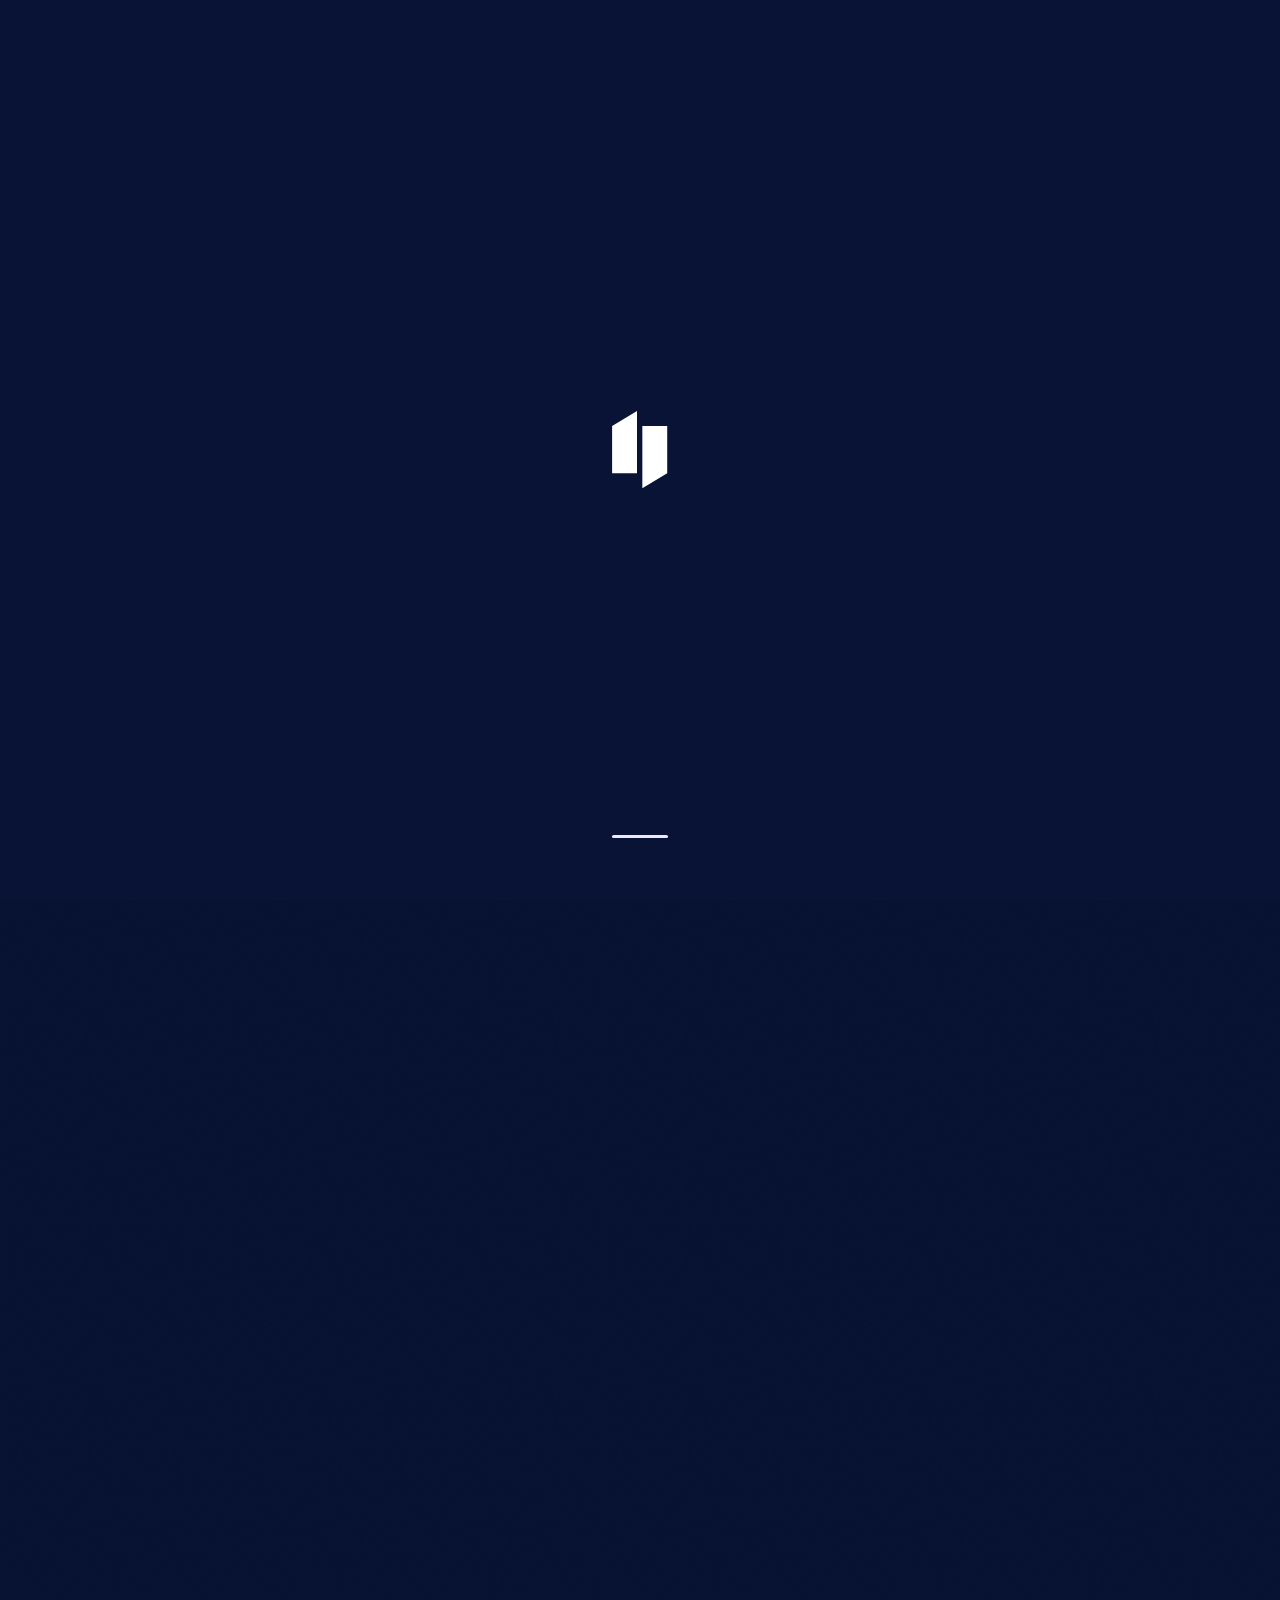
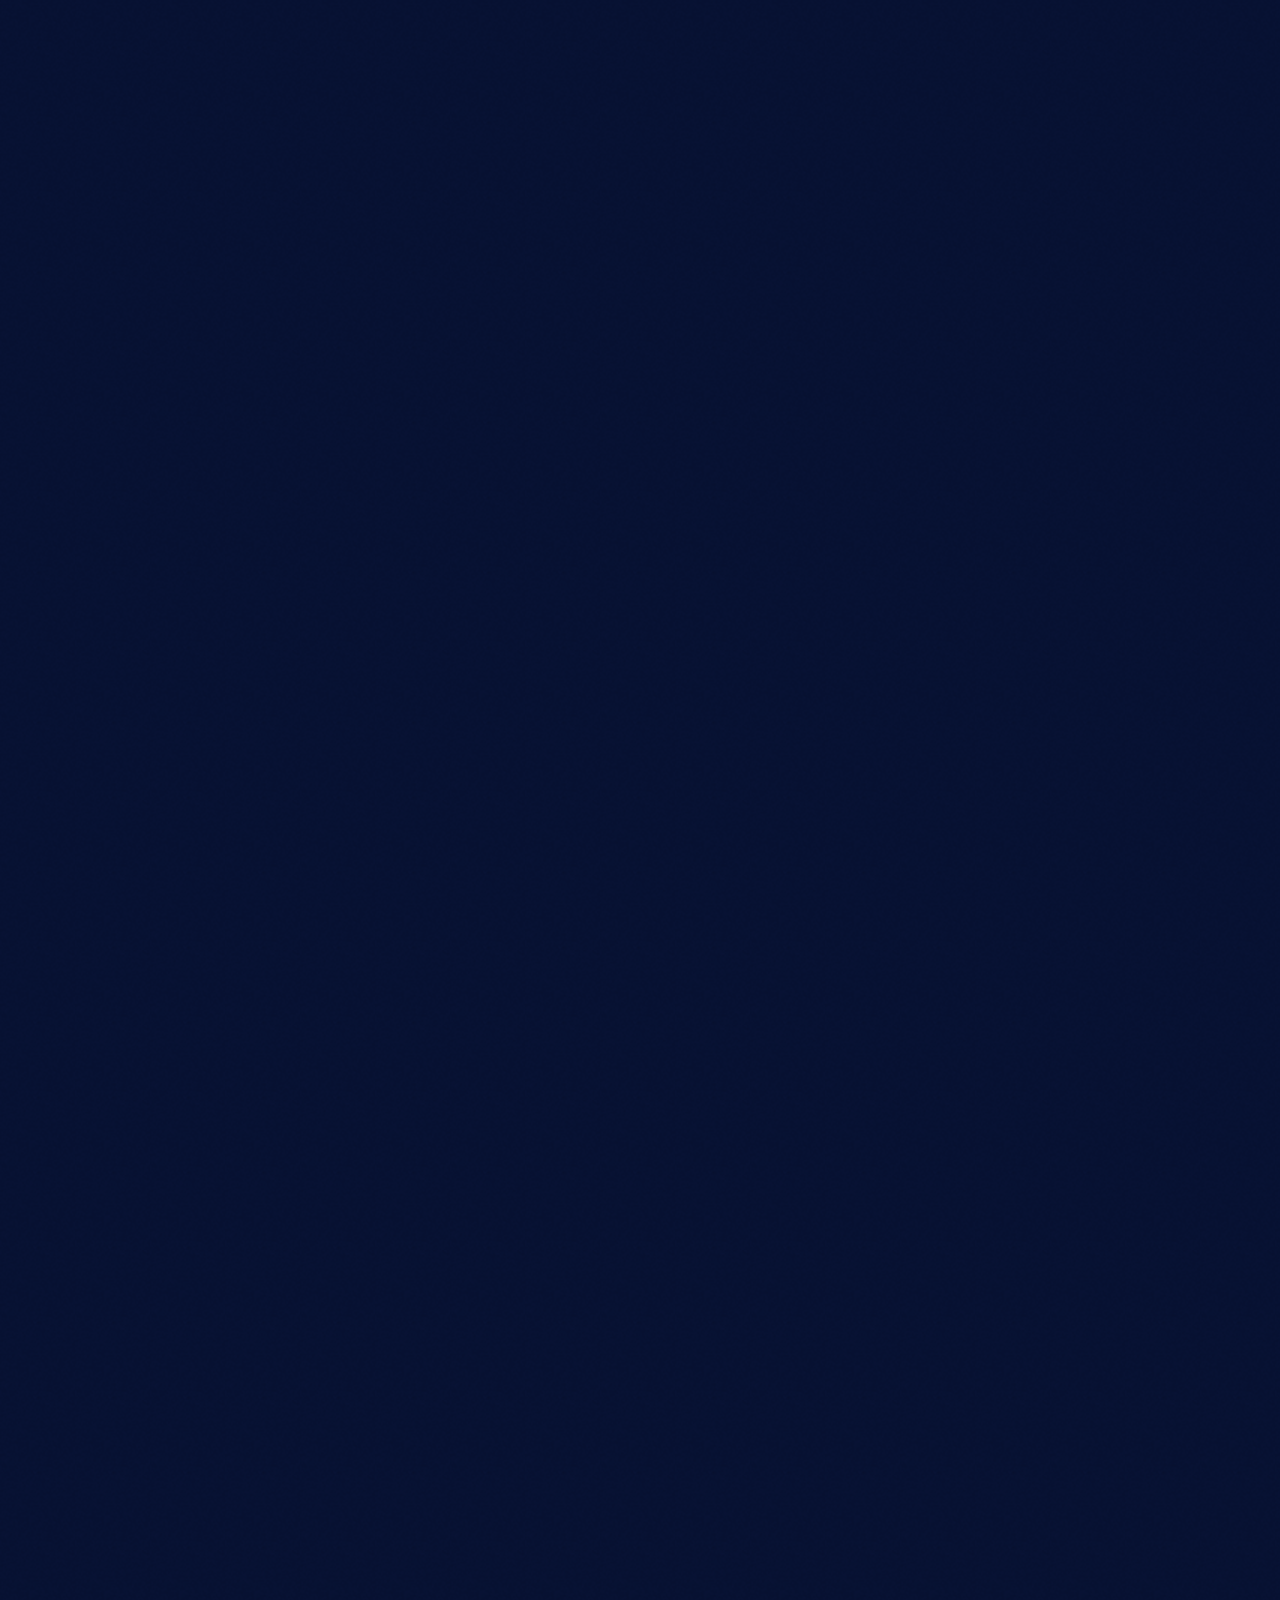
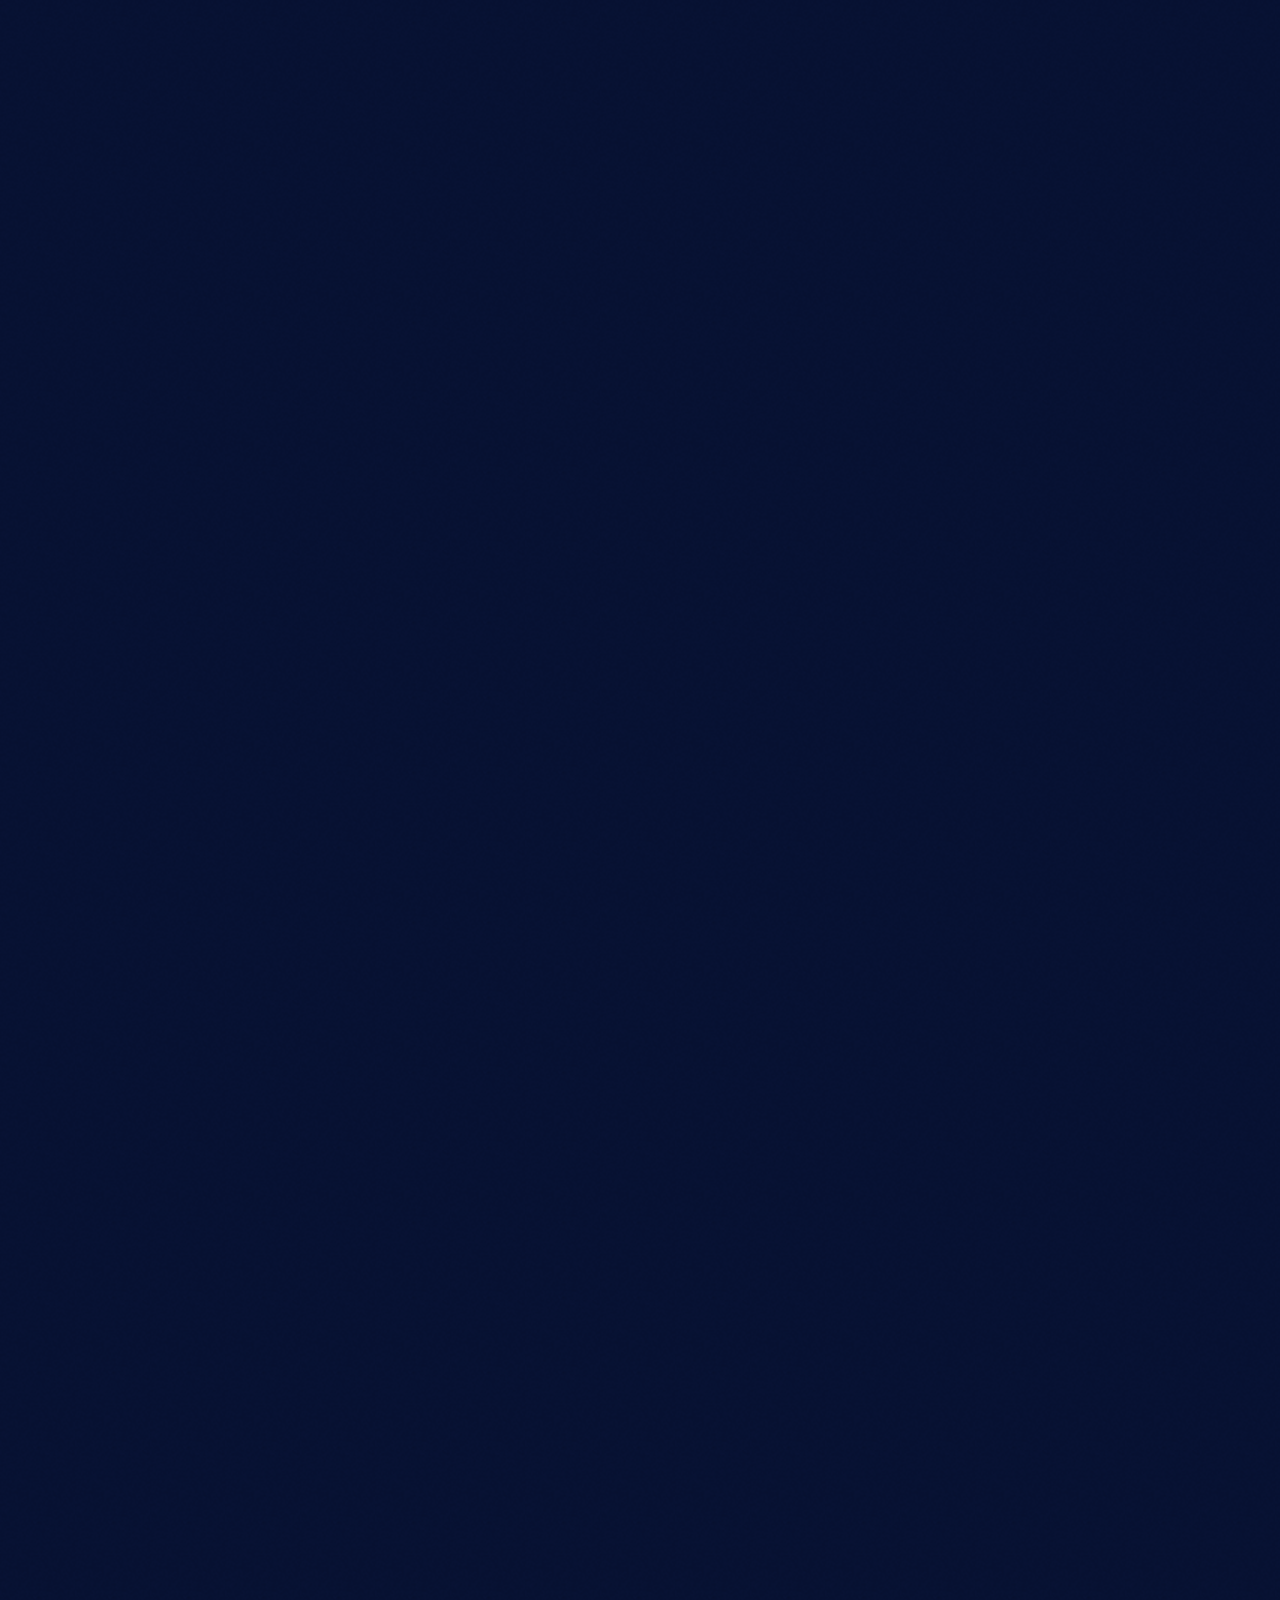
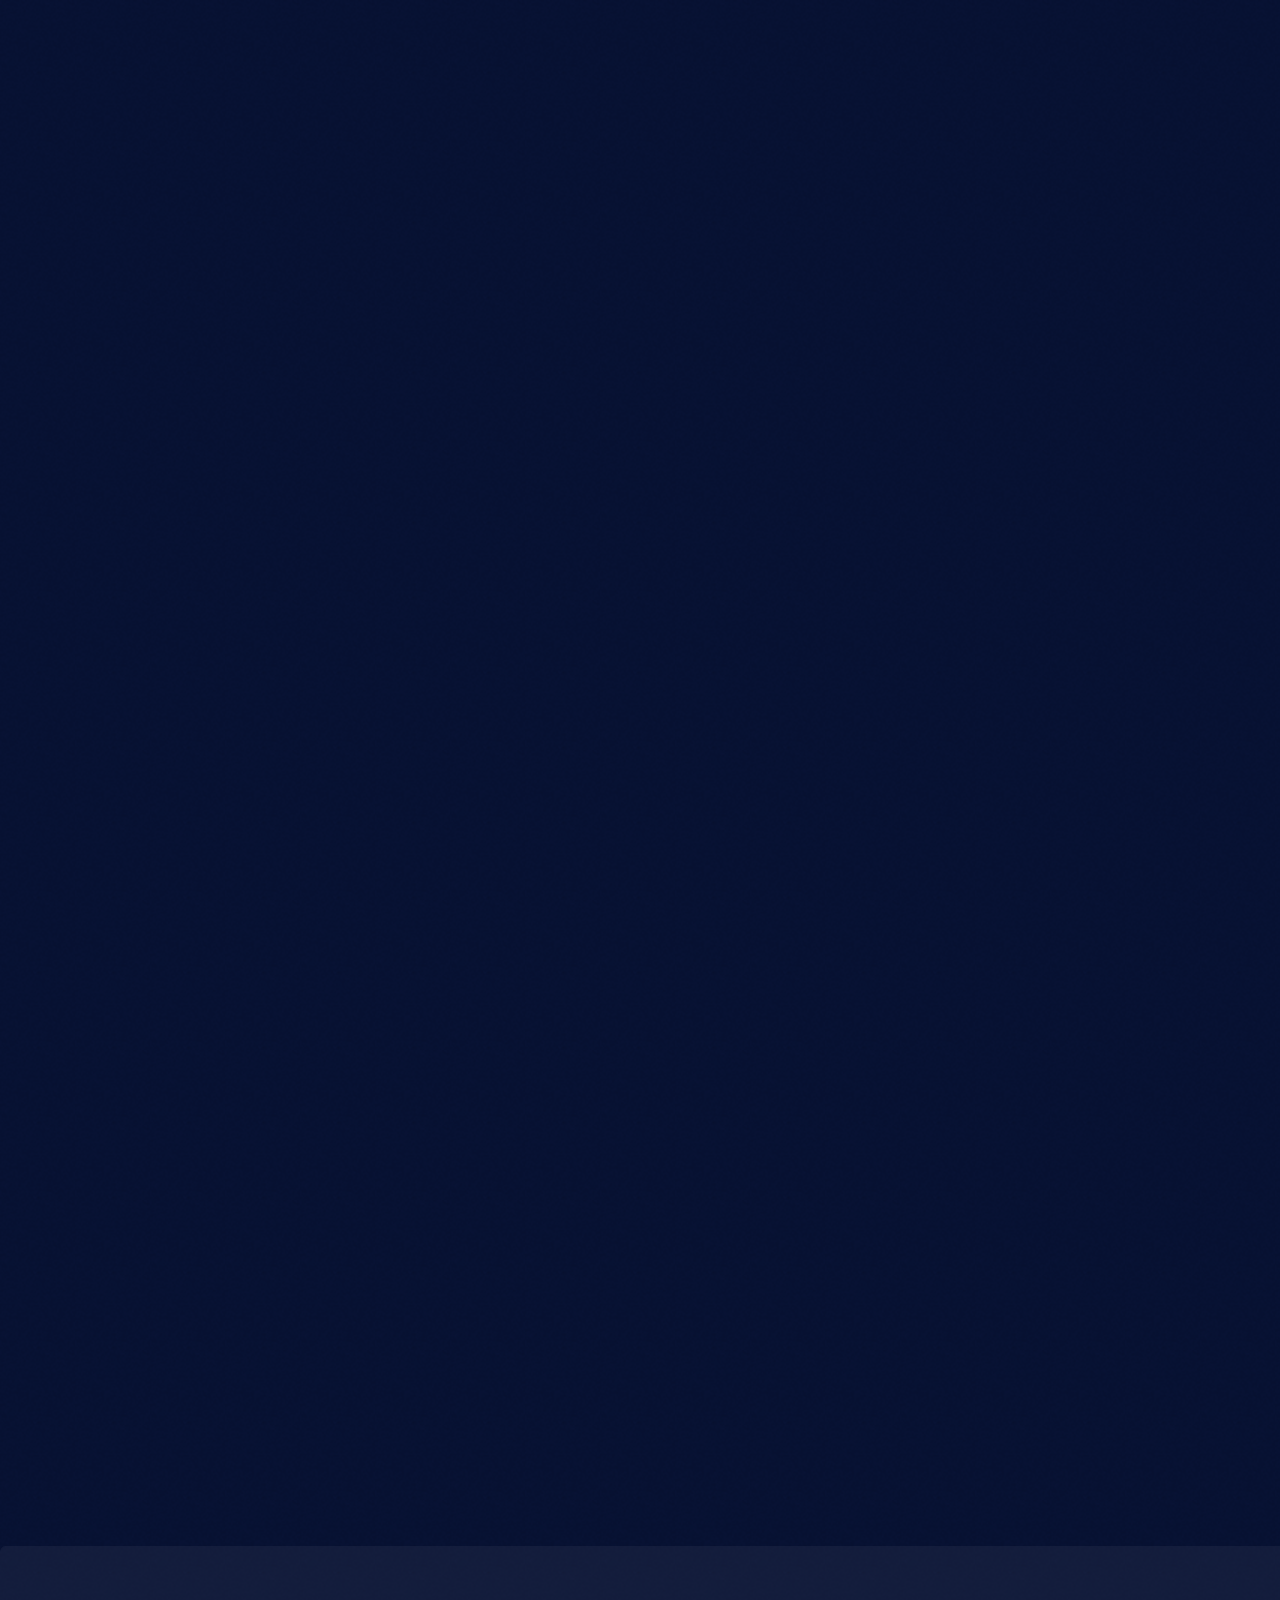
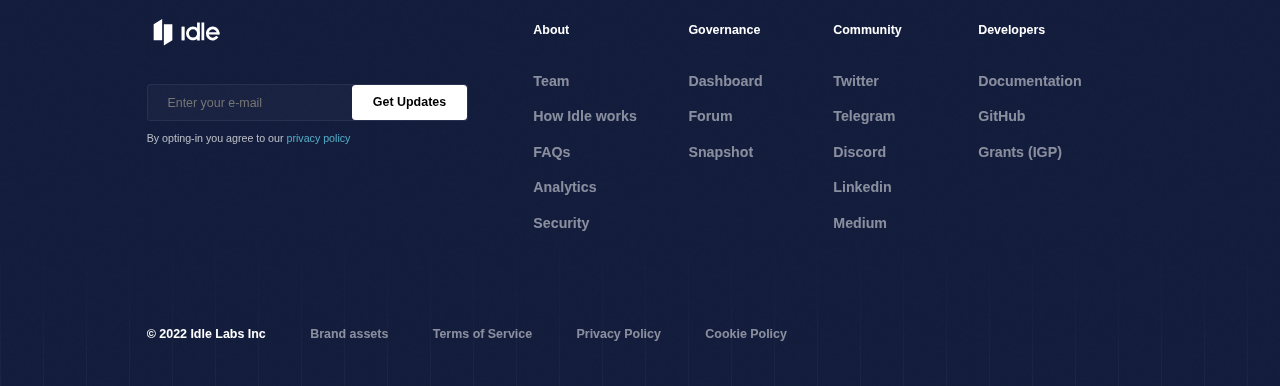
==== index.html @ 17ee65b5 "initial commit" ====
<!DOCTYPE html>
<html lang=en>

<head>
    <meta charset=utf-8>
    <title>Idle Finance - The Yield Automation Protocol</title>
    <meta http-equiv=X-UA-Compatible content="IE=edge">
    <meta name=viewport content="width=device-width,initial-scale=1,maximum-scale=1">
    <meta name=description content="Idle offers first-rate yield optimization and risk tranching strategies. Get the best yield by using, integrating or building on top of Idle’s products.">
    <meta property=og:description content="Idle offers first-rate yield optimization and risk tranching strategies. Get the best yield by using, integrating or building on top of Idle’s products.">
    <meta property=og:title content="Idle Finance - The Yield Automation Protocol">
    <meta property=og:type content=website>
    <meta property=og:url content=http://localhost:8080/>
    <meta property=og:site_name content="Idle Finance - The Yield Automation Protocol">
    <meta property=og:title content="Idle Finance - The Yield Automation Protocol">
    <meta property=og:description content="Idle offers first-rate yield optimization and risk tranching strategies. Get the best yield by using, integrating or building on top of Idle’s products.">
    <meta property=og:image:width content=1200>
    <meta property=og:image:height content=630>
    <meta property=og:image content=http://localhost:8080/assets/img/og-image.3ed44d.png>
    <meta property=og:image:alt content="Idle offers first-rate yield optimization and risk tranching strategies. Get the best yield by using, integrating or building on top of Idle’s products.">
    <meta name=twitter:card content=summary>
    <meta name=twitter:image content=http://localhost:8080/assets/img/og-image.3ed44d.png>
    <meta name=twitter:title content="Idle Finance - The Yield Automation Protocol">
    <meta name=twitter:description content="Idle offers first-rate yield optimization and risk tranching strategies. Get the best yield by using, integrating or building on top of Idle’s products.">
    <noscript>
<meta http-equiv=refresh content="0;url=/no-script.html">
</noscript>
    <link rel=alternate hreflang=x-default href=http://localhost:8080/>
    <link rel=preload as=image href=/assets/img/bgCircles-desktop1.813090.svg>
    <link rel=preload as=image href=/assets/img/bgCircles-tablet1.5742b5.svg>
    <link rel=preload as=image href=/assets/img/video-placeholder.2851c4.png>
    <link rel=apple-touch-icon sizes=180x180 href=/assets/img/apple-touch-icon.627d3f.png>
    <link rel=icon type=image/png sizes=32x32 href=/assets/img/favicon-32x32.289f89.png>
    <link rel=icon type=image/png sizes=16x16 href=/assets/img/favicon-16x16.7bce08.png>
    <link rel=manifest href=/assets/site.webmanifest>
    <link rel=mask-icon href=/assets/img/safari-pinned-tab.f50ffe.svg color=#5bbad5>
    <meta name=msapplication-TileColor content=#2b5797>
    <meta name=theme-color content=#ffffff>
    <script id=window.appReady>
        "use strict";
        var ild = !1,
            cbs = [],
            w = window,
            ercbs = [];
        w.addEventListener("load", (function() {
            ild = !0, cbs.forEach((function(c) {
                try {
                    c()
                } catch (c) {
                    ercbs.forEach((function(n) {
                        return n(c)
                    }))
                }
            })), cbs = null
        })), w.appReady = function(c) {
            c && (ild ? c() : cbs.push(c))
        }, w.appReady.addErrorHandler = function(c) {
            ercbs.push(c)
        }
    </script>
    <link href=/24.f4e182.css rel=stylesheet>
    <link href=/home.3cb82a.css rel=stylesheet>
    <script>
        window.ga = window.ga || function() {
            (ga.q = ga.q || []).push(arguments)
        }, ga.l = +new Date, ga("create", "UA-156373850-1", "auto"), ga("send", "pageview")
    </script>
    <script async src=https://www.google-analytics.com/analytics.js></script>
</head>

<body class=locale-en>
    <div class=preloader>
        <div class=preloader__logo-wrap>
            <svg fill=none height=87 viewBox="0 0 62 87" width=62 xmlns=http://www.w3.org/2000/svg><g clip-rule=evenodd fill=#fff fill-rule=evenodd><path d="M28 0v70H0V16.97zM34 87V17h28v53.132z"/></g></svg>
        </div>
        <div class=loading-line> </div>
    </div>
    <header id=header class=header>
        <div class=bg></div>
        <a class=logo href=/ aria-label="Idle finance">
<svg width=75 height=35 viewBox="0 0 75 35" fill=none xmlns=http://www.w3.org/2000/svg><path fill-rule=evenodd clip-rule=evenodd d="M9.556 2.333v23.915H0V8.13l9.556-5.798zM11.467 32.093V8.033h9.557V26.297l-9.557 5.797z" fill=#fff /><path d="M31.561 10.839h3.058v15.459H31.56v-15.46z" fill=#fff /><path d="M31.561 10.839h3.058v15.459H31.56v-15.46zM51.937 18.52c0 4.27-3.449 7.732-7.703 7.732-4.254 0-7.702-3.462-7.702-7.732 0-4.271 3.449-7.733 7.702-7.733 4.254 0 7.703 3.462 7.703 7.732zm-12.324 0c0 2.562 2.07 4.639 4.621 4.639 2.553 0 4.622-2.077 4.622-4.64 0-2.562-2.07-4.639-4.622-4.639s-4.621 2.077-4.621 4.64z" fill=#fff /><path d="M48.856 6.31h3.08v20.027h-3.08V6.31zM53.807 6.227h3.081v20.027h-3.08V6.227zM74.06 19.77a7.852 7.852 0 0 0-1.151-5.44 7.703 7.703 0 0 0-4.451-3.274 7.62 7.62 0 0 0-5.475.57 7.752 7.752 0 0 0-3.699 4.12 7.863 7.863 0 0 0-.032 5.564 7.755 7.755 0 0 0 3.651 4.164 7.62 7.62 0 0 0 5.468.633 7.699 7.699 0 0 0 4.489-3.22l-2.562-1.727a4.62 4.62 0 0 1-2.693 1.933 4.572 4.572 0 0 1-3.28-.38 4.653 4.653 0 0 1-2.192-2.499 4.718 4.718 0 0 1 .02-3.339 4.65 4.65 0 0 1 2.22-2.472 4.572 4.572 0 0 1 3.284-.341c1.1.3 2.05.998 2.67 1.964.62.965.867 2.128.691 3.265l3.042.48z" fill=#fff /><path d="M60.24 17.074h13.617l.192 2.694h-13.81v-2.694z" fill=#fff /></svg>
</a>
        <div class=navigation>
            <div class=navigation__link>
                <a class="navigation__link-text label-1" href=https://app.idle.finance/#/stats target=_blank>
Analytics
</a>
            </div>
            <div class=navigation__link>
                <a class="navigation__link-text label-1" href=https://docs.idle.finance/ target=_blank>
Docs
</a>
            </div>
            <div class=navigation__link>
                <div class="navigation__link-text label-1 anchor-item" data-anchor=community href="">
                    Governance
                </div>
            </div>
            <div class=navigation__link>
                <a class="navigation__link-text label-1" href=https://docs.idle.finance/developers/security target=_blank>
Security
</a>
            </div>
        </div>
        <div class=buttons-block>
            <a class="btn btn-main" href=https://app.idle.finance target=_blank>
<span class="btn-label btn-label-2">Enter App</span>
</a>
            <div class=mobile-menu-button>
                <div class=burger-btn></div>
            </div>
        </div>
    </header>
    <div class=bg-noise></div>
    <main id=main data-page-id=home>
        <section class=hero-section id=hero>
            <div class=hero-background>
                <div class=bg-ellipse1>
                    <img data-src=/assets/img/Ellipse1.ee547e.png class=lazy data-load-priority=5 alt="">
                </div>
                <div class=bg-ellipse2>
                    <img data-src=/assets/img/Ellipse2.6ad222.png class=lazy data-load-priority=5 alt="">
                </div>
                <div class=bg-circles>
                    <picture>
                        <source data-srcset=/assets/img/bgCircles-tablet1.5742b5.svg media="(max-width: 1024px)">
                        <source data-srcset=/assets/img/bgCircles-desktop1.813090.svg media="(min-width: 1025px)">
                        <img class=lazy data-load-priority=0 alt=circles>
                    </picture>
                </div>
            </div>
            <div class=video-block>
                <div class=video-block__placeholder>
                    <img class="img-placeholder imagePreloader0" alt="placeholder image" data-load-priority=0 src=/assets/img/video-placeholder.2851c4.png>
                </div>
                <video class="video-block__hero-video video-js lazy" playsinline autoplay loop muted data-load-priority=0 title="Idle finance">
<source type='video/webm; codecs="vp9, vorbis"' src=# data-src=/assets/video/hero-mobile.410f60.webm data-src481=/assets/video/hero-tablet.54cf78.webm data-src1025=/assets/video/hero-desktop.5cddc7.webm>
<source type=video/mp4 src=# data-src=/assets/video/hero-mobile.c50a2f.mov data-src481=/assets/video/hero-tablet.1d3a0b.mov data-src1025=/assets/video/hero-desktop.3f8acf.mov>
Your browser does not support the video tag.
</video>
            </div>
            <div class=container>
                <div class=hero-text>
                    <div class=text-block>
                        <h1 class="title-h1 title-anim-js">The Yield Automation Protocol</h1>
                        <p class="desc-1 anim-item-js">DeFi yields aren’t easy to manage.<br>Idle makes you feel like they are</p>
                    </div>
                    <div class=buttons-block>
                        <div class="button anim-item-js">
                            <a class="btn btn-main" href=https://app.idle.finance/ target=_blank aria-label="Enter App">
<span class="btn-label btn-label-2">Enter App</span>
</a>
                        </div>
                        <div class="button anim-item-js">
                            <a class="btn btn-arrow" href=https://docs.idle.finance/ target=_blank aria-label="Read The Documentation">
<span class="btn-label btn-label-2">Read The Documentation</span>
<div class=btn-icon>
<div class=btn-icon__image>
<svg fill=none height=16 viewBox="0 0 12 16" width=12 xmlns=http://www.w3.org/2000/svg><path clip-rule=evenodd d="M2.828 13.641 4 14.813l5.656-5.657L4 3.5 2.828 4.671l4.485 4.485z" fill=#fff fill-rule=evenodd /></svg>
</div>
</div>
</a>
                        </div>
                    </div>
                </div>
            </div>
            <div class="hero-discover-more anchor-item" data-anchor=product>
                <svg fill=none height=11 viewBox="0 0 19 11" width=19 xmlns=http://www.w3.org/2000/svg><path clip-rule=evenodd d="M16.713.743 9.485 7.97 2.257.743 1 2l8.485 8.485L17.971 2z" fill=#fff fill-rule=evenodd /></svg>
                <a href=# class=desc-2>Discover more</a>
            </div>
        </section>
        <section class=product-section id=product>
            <div class=product-background>
                <div class=bg-circles>
                    <picture>
                        <source data-srcset=/assets/img/bgCircles-tablet2.8b6c7d.svg media="(max-width: 1024px)">
                        <source data-srcset=/assets/img/bgCircles-desktop2.0c667e.svg media="(min-width: 1025px)">
                        <img class=lazy data-load-priority=5 alt="">
                    </picture>
                </div>
                <div class=bg-ellipse>
                    <img data-src=/assets/img/Ellipse3.d7a1c0.png class=lazy data-load-priority=5 alt="">
                </div>
            </div>
            <div class=container>
                <div class=text-block>
                    <div class=left-wrap>
                        <h5 class=subtitle-anim-js><span class=subtitle-1>Yield optimization and risk tranching</span></h5>
                        <h2 class="title-anim-js title-h2">Get the yield best suited for your needs</h2>
                    </div>
                    <div class="right-wrap desc-anim-js">
                        <p class=desc-2>Achieve capital efficiency with Idle’s products: as a leading DeFi yield aggregator, Idle offers first-rate yield optimization and risk tranching strategies. Get the best yield by using, integrating or building on top of Idle’s
                            products. Money should never sit still.</p>
                    </div>
                </div>
            </div>
            <div class=slider-container>
                <div class=splide>
                    <div class="splide__arrows nav-anim-js">
                        <button class="splide__arrow splide__arrow--prev">
<svg fill=none height=16 viewBox="0 0 10 16" width=10 xmlns=http://www.w3.org/2000/svg><path clip-rule=evenodd d="m9.15 13.565-1.333 1.333L.813 7.895 7.817.89 9.15 2.224l-5.67 5.67z" fill=#202835 fill-rule=evenodd /></svg>
</button>
                        <button class="splide__arrow splide__arrow--next">
<svg fill=none height=16 viewBox="0 0 10 16" width=10 xmlns=http://www.w3.org/2000/svg><path clip-rule=evenodd d="m.85 13.565 1.333 1.333 7.004-7.003L2.183.89.85 2.224l5.67 5.67z" fill=#202835 fill-rule=evenodd /></svg>
</button>
                    </div>
                    <div class=splide__track>
                        <div class=splide__list>
                            <div class="splide__slide best-yield-strategy card card-anim-js card-lottie">
                                <div class=card__bg-gradient style=background-image:url(/assets/img/best-yield-bg.60f8a6.png)></div>
                                <div class=card__bg-lines></div>
                                <div class=card__logo-wrap>
                                    <div class="logo-lottie lazy" data-lottie-path=../../../assets/lottie/robot-best-yield/lottie.json data-load-priority=1>
                                    </div>
                                    <div class=logo>
                                        <picture>
                                            <source type=image/webp data-srcset=/assets/img/bestYieldRobot.15f65a.webp>
                                            <source type=image/png data-srcset=/assets/img/bestYieldRobot.9c0c55.png>
                                            <img src=# class=lazy data-load-priority=1 alt="Best Yield logo">
                                        </picture>
                                    </div>
                                </div>
                                <div class=card__text>
                                    <h2 class="card__title title-h3">Best Yield</h2>
                                    <p class="card__desc desc-3">Best Yield vaults are designed to maximize yields. Like robo-advisors, deposits are routed through different strategies which seek out the highest yield available in DeFi.</p>
                                </div>
                                <div class=card__carousel>
                                    <div class=carousel_slider>
                                    </div>
                                    <div class="carousel_progress best-yield"></div>
                                </div>
                                <div class=card__features>
                                    <div class=card__feature>
                                        <svg width=24 height=24 viewBox="0 0 24 24" fill=none xmlns=http://www.w3.org/2000/svg><path d="m8.793 15.875-4.17-4.17-1.42 1.41 5.59 5.59 12-12-1.41-1.41-10.59 10.58z" fill=#4DE3B0 /></svg>
                                        <span class=desc-3>Automated and algorithmic rebalance</span>
                                    </div>
                                    <div class=card__feature>
                                        <svg width=24 height=24 viewBox="0 0 24 24" fill=none xmlns=http://www.w3.org/2000/svg><path d="m8.793 15.875-4.17-4.17-1.42 1.41 5.59 5.59 12-12-1.41-1.41-10.59 10.58z" fill=#4DE3B0 /></svg>
                                        <span class=desc-3>Zero gas cost for optimization</span>
                                    </div>
                                    <div class=card__feature>
                                        <svg width=24 height=24 viewBox="0 0 24 24" fill=none xmlns=http://www.w3.org/2000/svg><path d="m8.793 15.875-4.17-4.17-1.42 1.41 5.59 5.59 12-12-1.41-1.41-10.59 10.58z" fill=#4DE3B0 /></svg>
                                        <span class=desc-3>Aggregated Senior/Junior risk exposure</span>
                                    </div>
                                </div>
                                <div class=card__buttons>
                                    <a class="btn btn-border" href=https://docs.idle.finance/developers/best-yield target=_blank aria-label=Integrate>
<span class="btn-label btn-label-2">Integrate</span>
</a>
                                    <a class="btn btn-main" href=https://app.idle.finance/#/earn/best-yield target=_blank aria-label=Enter>
<span class="btn-label btn-label-2">Enter</span>
</a>
                                </div>
                                <div class=card__partners>
                                    <div class=card__partner-logo>
                                        <svg fill=none height=19 viewBox="0 0 81 19" width=81 xmlns=http://www.w3.org/2000/svg><g clip-rule=evenodd fill=#374254 fill-rule=evenodd><path d="M75.541 10.883c0-1.017-.558-1.782-1.44-1.782-.88 0-1.44.765-1.44 1.782 0 1.016.56 1.78 1.44 1.78.884.003 1.44-.762 1.44-1.78zm-.043-2.464V5.757a.38.38 0 0 1 .269-.372l1.317-.377v9.008h-1.461v-.765c-.368.574-1.028.91-1.853.91-1.696 0-2.69-1.459-2.69-3.277 0-1.817.994-3.276 2.69-3.276.823-.002 1.428.38 1.728.811zm-8.991-.67v.765c.268-.539.87-.91 1.74-.91 1.407 0 2.154 1.005 2.154 2.5v3.912h-1.584v-3.719c0-.73-.29-1.232-.993-1.232-.77 0-1.193.525-1.193 1.364v3.587h-1.584V7.749zm-5.164 6.412c-1.707 0-2.657-.79-2.657-2.823V7.75h1.584v3.613c0 .873.368 1.278 1.071 1.278s1.07-.407 1.07-1.278V7.749h1.585v3.587c.003 2.035-.946 2.825-2.653 2.825zm-7.887-3.278c0 1.124.647 1.78 1.483 1.78.836 0 1.484-.658 1.484-1.78S55.775 9.1 54.939 9.1c-.834 0-1.483.657-1.483 1.782zm1.485 3.278c-1.874 0-3.07-1.495-3.07-3.277 0-1.78 1.194-3.276 3.07-3.276 1.874 0 3.07 1.495 3.07 3.276-.002 1.782-1.196 3.277-3.07 3.277zm-7.898-3.278c0 1.016.559 1.78 1.44 1.78.882 0 1.44-.764 1.44-1.78 0-1.017-.558-1.782-1.44-1.782-.881 0-1.44.765-1.44 1.782zm.045 2.465v2.606a.38.38 0 0 1-.268.372l-1.316.371V7.75h1.462v.765c.367-.574 1.027-.91 1.852-.91 1.696 0 2.69 1.459 2.69 3.277 0 1.817-.994 3.276-2.69 3.276-.827.004-1.429-.379-1.73-.81zm-6.29-2.896v3.564h-1.584v-3.719c0-.693-.234-1.232-.937-1.232-.738 0-1.14.514-1.14 1.352v3.6h-1.584V7.75h1.462v.765c.268-.539.849-.91 1.685-.91.793 0 1.36.334 1.696.885.514-.61 1.105-.885 1.941-.885 1.406 0 2.12 1.041 2.12 2.5v3.912h-1.585v-3.719c0-.693-.234-1.232-.937-1.232-.748 0-1.137.514-1.137 1.387zm-10.531.43c0 1.125.647 1.782 1.483 1.782.837 0 1.484-.66 1.484-1.781S32.587 9.1 31.75 9.1c-.836 0-1.483.657-1.483 1.782zm1.483 3.279c-1.874 0-3.069-1.495-3.069-3.277 0-1.78 1.193-3.276 3.07-3.276s3.069 1.495 3.069 3.276c0 1.782-1.195 3.277-3.07 3.277zM20.46 9.758c0-2.654 1.707-4.414 3.984-4.414 1.975 0 3.538 1.256 3.839 3.325h-1.741c-.235-1.065-1.038-1.664-2.098-1.664-1.451 0-2.266 1.076-2.266 2.751 0 1.675.815 2.751 2.266 2.751 1.06 0 1.863-.599 2.098-1.663h1.74c-.3 2.069-1.863 3.325-3.838 3.325-2.277.003-3.983-1.755-3.983-4.41zM4.87 14.543a1.484 1.484 0 0 1-.65-1.242v-2.827c0-.108.026-.212.077-.305a.545.545 0 0 1 .775-.218l5.951 3.719c.348.218.562.616.562 1.049v2.928a.774.774 0 0 1-.099.38c-.196.345-.614.453-.935.242zm8.871-5.367c.348.219.562.617.562 1.05v5.942a.49.49 0 0 1-.23.423l-1.304.786a.254.254 0 0 1-.052.023v-3.3c0-.426-.209-.822-.551-1.043L6.939 9.706V5.98c0-.108.027-.212.078-.305a.545.545 0 0 1 .775-.218zm2.604-4.389c.35.217.564.618.564 1.051v8.68a.494.494 0 0 1-.237.427l-1.235.714V9.617c0-.427-.209-.821-.55-1.041L9.545 5.14V1.607c0-.108.027-.212.076-.305a.547.547 0 0 1 .775-.22z"/></g></svg>
                                    </div>
                                    <div class=card__partner-logo>
                                        <svg fill=none height=19 viewBox="0 0 42 19" width=42 xmlns=http://www.w3.org/2000/svg><g fill=#374254><path d="M25.835 14.567 21.824 4.136a.976.976 0 0 1-.05-.296.854.854 0 0 1 .196-.58.688.688 0 0 1 .244-.173.648.648 0 0 1 .289-.049.69.69 0 0 1 .414.148c.125.1.223.236.284.39l3.815 10.206 3.816-10.205a.934.934 0 0 1 .287-.39.69.69 0 0 1 .414-.149.649.649 0 0 1 .287.05.69.69 0 0 1 .243.172.854.854 0 0 1 .199.58c-.001.1-.018.2-.05.296l-4.011 10.431c-.069.23-.203.43-.383.574s-.397.223-.622.228h-.356c-.225-.005-.442-.085-.623-.228s-.313-.345-.382-.574zM33.968 15.05a.806.806 0 0 1-.207-.559V3.926c-.002-.106.015-.211.05-.31s.089-.189.157-.265a.686.686 0 0 1 .238-.175.646.646 0 0 1 .284-.056h6.519a.61.61 0 0 1 .267.055.65.65 0 0 1 .223.167.754.754 0 0 1 .207.526.712.712 0 0 1-.05.284.672.672 0 0 1-.157.234.688.688 0 0 1-.227.16.65.65 0 0 1-.267.054H35.24v3.847h5.185a.61.61 0 0 1 .267.055.65.65 0 0 1 .224.167c.065.068.118.15.153.24.036.091.054.188.054.286a.712.712 0 0 1-.05.284.672.672 0 0 1-.157.234.69.69 0 0 1-.226.16.65.65 0 0 1-.265.054H35.24v3.864h5.764a.61.61 0 0 1 .27.053.65.65 0 0 1 .224.169c.067.068.12.15.156.241.036.092.053.19.051.289a.712.712 0 0 1-.05.283.673.673 0 0 1-.157.235.649.649 0 0 1-.495.21H34.49a.606.606 0 0 1-.285-.048.645.645 0 0 1-.237-.175zM22.733 14.272 18.718 3.841a1.156 1.156 0 0 0-.38-.573 1.032 1.032 0 0 0-.62-.229h-.353a1.032 1.032 0 0 0-.622.228c-.18.144-.314.344-.383.574l-1.745 4.545h-1.323c-.19.003-.372.085-.506.23s-.21.34-.21.543v.008c0 .204.076.4.21.544s.316.227.506.23h.71l-1.665 4.331a.975.975 0 0 0-.05.296.854.854 0 0 0 .196.58.69.69 0 0 0 .244.173c.092.038.19.055.29.049a.688.688 0 0 0 .413-.148.935.935 0 0 0 .284-.39l1.837-4.892h1.262c.19-.002.372-.084.506-.229s.21-.34.21-.544v-.02c0-.204-.076-.4-.21-.544s-.316-.227-.506-.229h-.683l1.411-3.748 3.816 10.205c.06.155.158.29.284.39.12.095.265.146.414.149.099.006.198-.01.29-.049a.69.69 0 0 0 .247-.173c.131-.16.2-.367.191-.58a.745.745 0 0 0-.046-.296zM10.745 14.272 6.734 3.841c-.069-.23-.203-.431-.384-.575s-.4-.223-.625-.227h-.352a1.032 1.032 0 0 0-.623.228c-.18.144-.313.344-.382.574L2.623 8.386H1.3c-.19.003-.372.085-.506.23s-.21.34-.21.543v.008c0 .204.076.4.21.544s.316.227.506.23h.71L.345 14.271a.975.975 0 0 0-.05.296.854.854 0 0 0 .196.58.69.69 0 0 0 .244.173c.092.038.19.055.29.049a.689.689 0 0 0 .413-.148.935.935 0 0 0 .284-.39L3.559 9.94h1.27a.701.701 0 0 0 .508-.227.806.806 0 0 0 .212-.546v-.02a.806.806 0 0 0-.212-.545.701.701 0 0 0-.509-.228H4.15l1.4-3.748L9.365 14.83c.06.155.158.29.283.39.12.095.265.146.414.149.1.006.199-.01.292-.049a.689.689 0 0 0 .245-.173c.132-.16.2-.367.192-.58a.745.745 0 0 0-.046-.296z"/></g></svg>
                                    </div>
                                </div>
                            </div>
                            <div class="splide__slide tranches-strategy card card-anim-js card-lottie">
                                <div class=card__bg-gradient style=background-image:url(/assets/img/tranches-bg.a353cd.png)></div>
                                <div class=card__bg-lines></div>
                                <div class=card__logo-wrap>
                                    <div class="logo-lottie lazy pos-1" data-lottie-path=../../../assets/lottie/robot-senior/lottie.json data-load-priority=1>
                                    </div>
                                    <div class="logo-lottie lazy pos-2" data-lottie-path=../../../assets/lottie/robot-junior/lottie.json data-load-priority=1>
                                    </div>
                                    <div class=logo>
                                        <picture>
                                            <source type=image/webp data-srcset=/assets/img/tranches.7013ab.webp>
                                            <source type=image/png data-srcset=/assets/img/tranches.7bcf15.png>
                                            <img src=# class=lazy data-load-priority=1 alt="Yield Tranches logo">
                                        </picture>
                                    </div>
                                </div>
                                <div class=card__text>
                                    <h2 class="card__title title-h3">Yield Tranches</h2>
                                    <p class="card__desc desc-3">Diversify your DeFi exposure with Yield Tranches - split your yield source into Senior for stable returns with built-in coverage, and Junior for higher returns while minimizing the risk of loss to the Senior class.</p>
                                </div>
                                <div class=card__carousel>
                                    <div class=carousel_slider>
                                    </div>
                                    <div class="carousel_progress tranches"></div>
                                </div>
                                <div class=card__features>
                                    <div class=card__feature>
                                        <svg width=24 height=24 viewBox="0 0 24 24" fill=none xmlns=http://www.w3.org/2000/svg><path d="m8.793 15.875-4.17-4.17-1.42 1.41 5.59 5.59 12-12-1.41-1.41-10.59 10.58z" fill=#4DE3B0 /></svg>
                                        <span class=desc-3>DeFi risk diversification</span>
                                    </div>
                                    <div class=card__feature>
                                        <svg width=24 height=24 viewBox="0 0 24 24" fill=none xmlns=http://www.w3.org/2000/svg><path d="m8.793 15.875-4.17-4.17-1.42 1.41 5.59 5.59 12-12-1.41-1.41-10.59 10.58z" fill=#4DE3B0 /></svg>
                                        <span class=desc-3>Fully on-chain default settlement</span>
                                    </div>
                                    <div class=card__feature>
                                        <svg width=24 height=24 viewBox="0 0 24 24" fill=none xmlns=http://www.w3.org/2000/svg><path d="m8.793 15.875-4.17-4.17-1.42 1.41 5.59 5.59 12-12-1.41-1.41-10.59 10.58z" fill=#4DE3B0 /></svg>
                                        <span class=desc-3>Adaptive yield split to scale liquidity</span>
                                    </div>
                                </div>
                                <div class=card__buttons>
                                    <a class="btn btn-border" href=https://docs.idle.finance/developers/perpetual-yield-tranches target=_blank aria-label=Integrate>
<span class="btn-label btn-label-2">Integrate</span>
</a>
                                    <a class="btn btn-main" href=https://app.idle.finance/#/earn/yield-tranches target=_blank aria-label=Enter>
<span class="btn-label btn-label-2">Enter</span>
</a>
                                </div>
                                <div class=card__partners>
                                    <div class=card__partner-logo>
                                        <svg width=96 height=23 viewBox="0 0 96 23" fill=none xmlns=http://www.w3.org/2000/svg><path d="M34.09 6.186h2.082l3.928 8.479 3.93-8.48h2.081v11.577h-2.015v-7.519l-3.492 7.519h-1.007l-3.492-7.519v7.519H34.09V6.186zM52.505 18.01c-.94 0-1.768-.166-2.484-.497a3.889 3.889 0 0 1-1.645-1.458c-.392-.64-.588-1.396-.588-2.268 0-.85.19-1.59.57-2.22.392-.64.947-1.131 1.663-1.473.716-.354 1.544-.53 2.484-.53s1.764.176 2.469.53c.716.342 1.27.833 1.662 1.474.392.629.587 1.369.587 2.219 0 .872-.195 1.628-.587 2.268-.392.63-.946 1.116-1.662 1.458-.705.331-1.528.497-2.468.497zm0-1.64c.773 0 1.389-.237 1.847-.712.46-.486.689-1.11.689-1.871 0-.806-.23-1.436-.688-1.888-.448-.464-1.064-.696-1.848-.696-.783 0-1.404.232-1.863.696-.448.453-.672 1.082-.672 1.888 0 .761.23 1.385.689 1.871.459.475 1.074.712 1.846.712zM58.895 9.811h2.049v1.275c.324-.43.783-.75 1.376-.96.605-.21 1.293-.315 2.065-.315v1.59c-.817 0-1.527.127-2.132.38-.593.244-1.007.63-1.242 1.16v4.82h-2.116V9.81zM65.732 9.812h2.048v.96a4.4 4.4 0 0 1 1.427-.91c.515-.199 1.103-.298 1.763-.298.817 0 1.545.176 2.183.53.649.342 1.153.833 1.51 1.474.37.629.555 1.363.555 2.202 0 .828-.185 1.562-.554 2.203a3.861 3.861 0 0 1-1.511 1.507c-.638.353-1.366.53-2.183.53a6.011 6.011 0 0 1-1.746-.249 3.807 3.807 0 0 1-1.377-.778v4.405h-2.115V9.812zm4.718 6.558c.76 0 1.387-.243 1.88-.729.493-.485.739-1.11.739-1.87 0-.763-.246-1.38-.739-1.856-.493-.474-1.12-.712-1.88-.712-.605 0-1.142.16-1.612.48-.47.32-.8.751-.99 1.292v1.607c.178.54.503.977.973 1.308.481.32 1.024.48 1.629.48zM76.898 5.522h2.115v5.3c.761-.84 1.746-1.26 2.955-1.26 1.086 0 1.897.293 2.435.878.537.574.805 1.341.805 2.302v5.018h-2.115v-4.82c0-1.159-.549-1.738-1.645-1.738-.482 0-.935.116-1.36.348-.425.22-.784.557-1.075 1.01v5.2h-2.115V5.522zM91.282 18.01c-.94 0-1.768-.166-2.485-.497a3.889 3.889 0 0 1-1.645-1.458c-.392-.64-.588-1.396-.588-2.268 0-.85.19-1.59.571-2.22.392-.64.946-1.131 1.662-1.473.717-.354 1.545-.53 2.486-.53.94 0 1.762.176 2.468.53.716.342 1.27.833 1.661 1.474.392.629.588 1.369.588 2.219 0 .872-.196 1.628-.588 2.268-.39.63-.945 1.116-1.661 1.458-.706.331-1.529.497-2.469.497zm0-1.64c.773 0 1.388-.237 1.847-.712.459-.486.689-1.11.689-1.871 0-.806-.23-1.436-.689-1.888-.448-.464-1.063-.696-1.847-.696-.783 0-1.404.232-1.863.696-.448.453-.672 1.082-.672 1.888 0 .761.23 1.385.689 1.871.458.475 1.074.712 1.846.712z" fill=#374254 /><path opacity=.9 d="M6.5 15.374v5.515c0 .34.293.48.384.512.09.039.396.122.669-.128l4.785-4.522c.442-.563.604-.916.604-.916.26-.518.26-1.018.007-1.518-.377-.742-1.338-1.498-2.786-2.216L7.69 13.46c-.734.41-1.188 1.134-1.188 1.915z" fill=#374254 /><g filter=url(#a)><path d="M4.02 3.11v5.784a1.65 1.65 0 0 0 1.194 1.57c2.39.678 6.552 2.138 7.559 4.284.13.282.207.557.233.845a6.727 6.727 0 0 0 .831-3.97 6.797 6.797 0 0 0-2.922-4.926l-5.928-4.08a.589.589 0 0 0-.35-.115.596.596 0 0 0-.293.07.616.616 0 0 0-.324.538z" fill=#374254 /></g><path opacity=.9 d="M22.28 15.374v5.515c0 .34-.291.48-.382.512a.633.633 0 0 1-.67-.128l-4.785-4.522c-.441-.563-.604-.916-.604-.916-.26-.518-.26-1.018-.006-1.518.376-.742 1.338-1.498 2.786-2.216l2.474 1.358c.74.41 1.188 1.134 1.188 1.915z" fill=#374254 /><g filter=url(#b)><path d="M24.765 3.108v5.784a1.65 1.65 0 0 1-1.195 1.57c-2.39.678-6.552 2.139-7.558 4.284-.13.282-.208.557-.234.846a6.726 6.726 0 0 1-.831-3.972 6.797 6.797 0 0 1 2.922-4.925l5.928-4.08a.589.589 0 0 1 .351-.115c.104 0 .195.02.292.07a.616.616 0 0 1 .325.538z" fill=#374254 /></g><defs><filter id=a x=-5.98 y=-3.498 width=29.852 height=33.092 filterUnits=userSpaceOnUse color-interpolation-filters=sRGB><feFlood flood-opacity=0 result=BackgroundImageFix /><feColorMatrix in=SourceAlpha values="0 0 0 0 0 0 0 0 0 0 0 0 0 0 0 0 0 0 127 0" result=hardAlpha /><feOffset dy=4 /><feGaussianBlur stdDeviation=5 /><feComposite in2=hardAlpha operator=out /><feColorMatrix values="0 0 0 0 0 0 0 0 0 0 0 0 0 0 0 0 0 0 0.2 0"/><feBlend in2=BackgroundImageFix result=effect1_dropShadow_1_19 /><feBlend in=SourceGraphic in2=effect1_dropShadow_1_19 result=shape /></filter><filter id=b x=4.913 y=-3.5 width=29.852 height=33.092 filterUnits=userSpaceOnUse color-interpolation-filters=sRGB><feFlood flood-opacity=0 result=BackgroundImageFix /><feColorMatrix in=SourceAlpha values="0 0 0 0 0 0 0 0 0 0 0 0 0 0 0 0 0 0 127 0" result=hardAlpha /><feOffset dy=4 /><feGaussianBlur stdDeviation=5 /><feComposite in2=hardAlpha operator=out /><feColorMatrix values="0 0 0 0 0 0 0 0 0 0 0 0 0 0 0 0 0 0 0.2 0"/><feBlend in2=BackgroundImageFix result=effect1_dropShadow_1_19 /><feBlend in=SourceGraphic in2=effect1_dropShadow_1_19 result=shape /></filter></defs></svg>
                                    </div>
                                    <div class=card__partner-logo>
                                        <svg fill=none height=19 viewBox="0 0 69 19" width=69 xmlns=http://www.w3.org/2000/svg><g fill=#777fc2><path d="M20.51 4.664h1.742v7.473h4.28v1.668h-6.021zM34.143 4.664h1.74v9.141h-1.74zM44.219 4.664h2.902c.6 0 1.17.126 1.712.377.542.242 1.02.571 1.436.987.416.416.745.9.987 1.451s.363 1.137.363 1.756-.121 1.204-.363 1.755a4.705 4.705 0 0 1-.987 1.451c-.416.416-.894.75-1.436 1.002a4.153 4.153 0 0 1-1.712.362h-2.902zm2.902 7.473c.358 0 .701-.078 1.03-.232a2.88 2.88 0 0 0 .885-.624c.261-.262.464-.566.61-.915.154-.358.231-.735.231-1.131a2.72 2.72 0 0 0-.232-1.118 2.768 2.768 0 0 0-.609-.928 2.878 2.878 0 0 0-.885-.624 2.392 2.392 0 0 0-1.03-.232H45.96v5.804zM63.372 13.878c-.6 0-1.17-.116-1.712-.348a4.626 4.626 0 0 1-1.408-.987 5.13 5.13 0 0 1-.958-1.48 4.735 4.735 0 0 1-.348-1.828c0-.648.116-1.253.349-1.814.241-.57.56-1.064.957-1.48a4.312 4.312 0 0 1 1.408-.986c.541-.242 1.112-.363 1.712-.363s1.165.12 1.697.363a4.118 4.118 0 0 1 1.408.986c.406.416.725.91.958 1.48.241.561.362 1.166.362 1.814a4.57 4.57 0 0 1-.362 1.828 4.758 4.758 0 0 1-.958 1.48 4.402 4.402 0 0 1-1.408.987 4.199 4.199 0 0 1-1.697.348zm0-1.669a2.564 2.564 0 0 0 1.886-.827c.242-.27.435-.585.58-.943.146-.367.218-.769.218-1.204 0-.435-.073-.832-.218-1.19a2.981 2.981 0 0 0-.58-.943 2.525 2.525 0 0 0-1.886-.842 2.56 2.56 0 0 0-1.045.218c-.32.145-.6.353-.841.624a2.981 2.981 0 0 0-.58.943 3.137 3.137 0 0 0-.218 1.19c0 .435.072.837.217 1.204.145.358.339.673.58.943.242.262.523.465.842.61a2.56 2.56 0 0 0 1.045.217z"/><path clip-rule=evenodd d="m6.789.957 3.997 6.256-3.997 2.33-3.997-2.33zm-2.773 5.96 2.773-4.34 2.773 4.34-2.773 1.617z" fill-rule=evenodd /><path d="M6.783 10.92 2.146 8.216l-.126.198a5.653 5.653 0 1 0 9.527 0l-.127-.198-4.637 2.702z"/></g></svg>
                                    </div>
                                    <div class=card__partner-logo>
                                        <svg width=93 height=19 viewBox="0 0 93 19" fill=none xmlns=http://www.w3.org/2000/svg><path d="M11.633 10.775c-.81 1.506-2.383 2.526-4.19 2.526-2.615 0-4.764-2.15-4.764-4.801 0-2.636 2.133-4.801 4.765-4.801 1.806 0 3.38 1.02 4.189 2.526L14 4.938C12.739 2.585 10.278 1 7.444 1 3.333 1 0 4.358 0 8.5 0 12.642 3.333 16 7.444 16c2.834 0 5.295-1.6 6.556-3.938l-2.367-1.287zM16 0h2v16h-2V0zM25.303 13.95c1.167 0 2.038-.573 2.51-1.304l1.73 1.08C28.64 15.143 27.192 16 25.287 16 22.083 16 20 13.632 20 10.5 20 7.4 22.083 5 25.126 5 28.02 5 30 7.512 30 10.516c0 .318-.044.652-.074.938h-7.725c.325 1.669 1.55 2.495 3.102 2.495zm2.585-4.308c-.296-1.797-1.522-2.576-2.777-2.576-1.58 0-2.644 1.002-2.94 2.576h5.717zM43 5.286V15.73h-2.235v-1.51c-.787 1.112-2.014 1.78-3.62 1.78C34.33 16 32 13.6 32 10.5 32 7.384 34.345 5 37.146 5c1.62 0 2.832.668 3.62 1.749V5.27H43v.016zm-2.235 5.23c0-1.94-1.4-3.338-3.273-3.338-1.857 0-3.273 1.399-3.273 3.338 0 1.94 1.4 3.338 3.273 3.338 1.857 0 3.273-1.399 3.273-3.338zM51 5v2.532c-1.617-.115-3.53.609-3.53 3.025V16H45V5.18h2.47v1.81C48.165 5.543 49.557 5 51 5zM64 10.164c0 2.91-2.586 5.164-5.741 5.164-1.931 0-3.38-.746-4.294-1.94V19H52V5.254h1.965V6.94C54.88 5.746 56.328 5 58.26 5 61.414 5 64 7.254 64 10.164zm-1.983 0c0-2-1.741-3.507-4.017-3.507-2.293 0-4.035 1.507-4.035 3.507s1.742 3.508 4.035 3.508c2.276 0 4.017-1.508 4.017-3.508zM65 10.5C65 7.4 67.444 5 70.492 5S76 7.4 76 10.5 73.54 16 70.492 16A5.458 5.458 0 0 1 65 10.5zm9.19 0c0-2.114-1.603-3.72-3.698-3.72-2.063 0-3.667 1.606-3.667 3.72s1.604 3.72 3.667 3.72c2.08 0 3.698-1.622 3.698-3.72zM78 10.5C78 7.4 80.444 5 83.492 5S89 7.4 89 10.5 86.54 16 83.492 16C80.43 16 78 13.584 78 10.5zm9.175 0c0-2.114-1.604-3.72-3.699-3.72-2.063 0-3.666 1.606-3.666 3.72s1.603 3.72 3.666 3.72c2.095 0 3.699-1.622 3.699-3.72zM91 0h2v16h-2V0z" fill=#374254 /></svg>
                                    </div>
                                </div>
                            </div>
                        </div>
                    </div>
                </div>
            </div>
        </section>
        <section class=stats-section id=stats>
            <div class=stats-background>
                <div class=bg-ellipse>
                    <img data-src=/assets/img/Ellipse7.ad5b1b.png class=lazy data-load-priority=5 alt="">
                </div>
            </div>
            <div class=container>
                <div class=text-block>
                    <h2 class="title-h2 anim-item-js">Grow, save and automate</h2>
                </div>
                <div class=values-block>
                    <div class=value>
                        <h2 id=total-locked-value class="value__title value-1 anim-item-js">-</h2>
                        <div class="value__subtitle anim-item-js"><span class=subtitle-2>Total Value Locked (TVL)</span></div>
                    </div>
                    <div class=value>
                        <h2 id=interests-value class="value__title value-1 anim-item-js">$9.5M</h2>
                        <div class="value__subtitle anim-item-js"><span class=subtitle-2>Interest generated for LPs</span></div>
                    </div>
                    <div class=value>
                        <h2 id=gas-saved-value class="value__title value-1 anim-item-js">+10K</h2>
                        <div class="value__subtitle anim-item-js"><span class=subtitle-2>Rebalance performed</span></div>
                    </div>
                </div>
            </div>
        </section>
        <section class=integration-section id=inegration>
            <div class=container>
                <div class=text-block>
                    <h2 class="title-h2 title-anim-js">The power of DeFi in a single protocol</h2>
                    <div class=desc-anim-js>
                        <p class=desc-2>A one-stop solution for your funds. Stay ahead of the curve with a range of robust DeFi yield products. Scalable, secure and easy to use</p>
                    </div>
                </div>
                <div class=integration-block>
                    <div class=integration>
                        <div class="integration__logo card-icon-anim-js">
                            <div class="logo-lottie lazy" data-lottie-path=../../../assets/lottie/icons/integration/icon1/lottie.json data-load-priority=2>
                            </div>
                        </div>
                        <h4 class="integration__title title-h4 card-title-anim-js">Smart optimizations</h4>
                        <div class=card-desc-anim-js>
                            <p class=desc-3>Maximize yields across several DeFi protocols, diversify your risk and shield liquidity providers from losses</p>
                        </div>
                    </div>
                    <div class=integration>
                        <div class="integration__logo card-icon-anim-js">
                            <div class="logo-lottie lazy" data-lottie-path=../../../assets/lottie/icons/integration/icon2/lottie.json data-load-priority=2>
                            </div>
                        </div>
                        <h4 class="integration__title title-h4 card-title-anim-js">Seamless yield monitoring</h4>
                        <div class=card-desc-anim-js>
                            <p class=desc-3>Use our built-in dashboard to easily track and manage your assets. Real-time and historic performance data just one click away</p>
                        </div>
                    </div>
                    <div class=integration>
                        <div class="integration__logo card-icon-anim-js">
                            <div class="logo-lottie lazy" data-lottie-path=../../../assets/lottie/icons/integration/icon3/lottie.json data-load-priority=2>
                            </div>
                        </div>
                        <h4 class="integration__title title-h4 card-title-anim-js">Easy integration</h4>
                        <div class=card-desc-anim-js>
                            <p class=desc-3>No need to stitch together disparate protocols or spend months integrating and updating yield functionality</p>
                        </div>
                    </div>
                    <div class=integration>
                        <div class="integration__logo card-icon-anim-js">
                            <div class="logo-lottie lazy" data-lottie-path=../../../assets/lottie/icons/integration/icon4/lottie.json data-load-priority=2>
                            </div>
                        </div>
                        <h4 class="integration__title title-h4 card-title-anim-js">Battle-tested reliability</h4>
                        <div class=card-desc-anim-js>
                            <p class=desc-3>Time is the true judge. Considerable effort was invested to create resilient products, with countless reviews and audits</p>
                        </div>
                    </div>
                    <div class=integration>
                        <div class="integration__logo card-icon-anim-js">
                            <div class="logo-lottie lazy" data-lottie-path=../../../assets/lottie/icons/integration/icon5/lottie.json data-load-priority=2>
                            </div>
                        </div>
                        <h4 class="integration__title title-h4 card-title-anim-js">Fast-improving protocol</h4>
                        <div class=card-desc-anim-js>
                            <p class=desc-3>Idle DAO and Leagues release hundreds of features and improvements each year to help you stay ahead of industry shifts</p>
                        </div>
                    </div>
                    <div class=integration>
                        <div class="integration__logo card-icon-anim-js">
                            <div class="logo-lottie lazy" data-lottie-path=../../../assets/lottie/icons/integration/icon6/lottie.json data-load-priority=2>
                            </div>
                        </div>
                        <h4 class="integration__title title-h4 card-title-anim-js">Transparent by design</h4>
                        <div class=card-desc-anim-js>
                            <p class=desc-3>The smart contracts are trustless, decentralized and non-custodial. The code is publicly available and data is verifiable on-chain</p>
                        </div>
                    </div>
                </div>
            </div>
        </section>
        <section class=security-section id=security>
            <div class=security-background>
                <div class=bg-circles>
                    <picture>
                        <source data-srcset=/assets/img/bgCircles-tablet3.54707b.svg media="(max-width: 1024px)">
                        <source data-srcset=/assets/img/bgCircles-desktop3.d6ea7a.svg media="(min-width: 1025px)">
                        <img class=lazy data-load-priority=5 alt="">
                    </picture>
                </div>
                <div class=bg-ellipse>
                    <img data-src=/assets/img/Ellipse4.b4c1ed.png class=lazy data-load-priority=5 alt="">
                </div>
            </div>
            <div class=container>
                <div class=text-block>
                    <div class=subtitle-anim-js></div>
                    <h2 class="title-h2 title-anim-js">Your assets, secured</h2>
                    <p class="desc-2 desc-anim-js">One of the longest-running and battle-tested DeFi protocol, going strong since 2019</p>
                </div>
                <div class=card-block>
                    <div class="card left-card card-anim-js">
                        <div class=card__bg></div>
                        <div class=card-text>
                            <h2 class=title-h2>Security audits</h2>
                            <p class=desc-2>Performed by world-leading security companies</p>
                        </div>
                        <div class=audits>
                            <span class="audits__subtitle subtitle-2">Security reports:</span>
                            <ul class=audits__list>
                                <li class=audits__item>
                                    <a href=https://certificate.quantstamp.com/full/idle-finance class=audits__link target=_blank aria-label="Protocol audit"></a>
                                    <div class="audits__logo logo-lottie lazy" data-lottie-path=../../../assets/lottie/icons/security/icon1/lottie.json data-load-priority=2>
                                    </div>
                                    <div class=audits__text>
                                        <span class="audits__data subtitle-4">December 2019 - April 2021</span>
                                        <h3 class=title-h4>Protocol audit</h3>
                                        <span class="audits__by subtitle-4">by Quantstamp</span>
                                    </div>
                                    <div class=audits__arrow>
                                        <svg fill=none height=16 viewBox="0 0 12 16" width=12 xmlns=http://www.w3.org/2000/svg><path clip-rule=evenodd d="M2.828 13.641 4 14.813l5.656-5.657L4 3.5 2.828 4.671l4.485 4.485z" fill=#fff fill-rule=evenodd /></svg>
                                    </div>
                                </li>
                                <li class=audits__item>
                                    <a href=https://certificate.quantstamp.com/full/idle-goverance class=audits__link target=_blank aria-label="Governance audit"></a>
                                    <div class="audits__logo logo-lottie lazy" data-lottie-path=../../../assets/lottie/icons/security/icon2/lottie.json data-load-priority=2>
                                    </div>
                                    <div class=audits__text>
                                        <span class="audits__data subtitle-4">November 2020</span>
                                        <h3 class=title-h4>Governance audit</h3>
                                        <span class="audits__by subtitle-4">by Quantstamp</span>
                                    </div>
                                    <div class=audits__arrow>
                                        <svg fill=none height=16 viewBox="0 0 12 16" width=12 xmlns=http://www.w3.org/2000/svg><path clip-rule=evenodd d="M2.828 13.641 4 14.813l5.656-5.657L4 3.5 2.828 4.671l4.485 4.485z" fill=#fff fill-rule=evenodd /></svg>
                                    </div>
                                </li>
                                <li class=audits__item>
                                    <a href=https://docs.idle.finance/developers/security/audits class=audits__link target=_blank aria-label="Tranches audit"></a>
                                    <div class="audits__logo logo-lottie lazy" data-lottie-path=../../../assets/lottie/icons/security/icon3/lottie.json data-load-priority=2>
                                    </div>
                                    <div class=audits__text>
                                        <span class="audits__data subtitle-4">December 2021</span>
                                        <h3 class=title-h4>Tranches audit</h3>
                                        <span class="audits__by subtitle-4">by Certik and Consensys Diligence</span>
                                    </div>
                                    <div class=audits__arrow>
                                        <svg fill=none height=16 viewBox="0 0 12 16" width=12 xmlns=http://www.w3.org/2000/svg><path clip-rule=evenodd d="M2.828 13.641 4 14.813l5.656-5.657L4 3.5 2.828 4.671l4.485 4.485z" fill=#fff fill-rule=evenodd /></svg>
                                    </div>
                                </li>
                            </ul>
                            <div class=audits__info>
                                <div class=tooltip>
                                    <div class=tooltip__icon>
                                        <svg fill=none height=9 viewBox="0 0 9 9" width=9 xmlns=http://www.w3.org/2000/svg><circle cx=4.5 cy=4.5 fill=#fff opacity=.2 r=4.5 /><g fill=#fefefe><path d="M3.861 3.857h1.286v3.215H3.861zM3.862 1.93h1.286v1.286H3.862z"/></g></svg>
                                    </div>
                                    <div class=tooltip__dropdown>
                                        <div class=tooltip__info>
                                            <p class=desc-3>Minimum standard requirements needed to implement a new yield source or an asset in Idle protocol include meeting the safety criteria in terms of due diligence, audits & performance of the protocol</p>
                                            <a href=https://docs.idle.finance/developers/security/integration-standard-requirements class=tooltip__link target=_blank>
Security guidelines
<svg fill=none height=11 viewBox="0 0 9 11" width=9 xmlns=http://www.w3.org/2000/svg><path clip-rule=evenodd d="m2.073 9.287.86.86L7.08 5.998 2.933 1.85l-.86.86 3.29 3.288z" fill=#04107a fill-rule=evenodd /></svg>
</a>
                                        </div>
                                    </div>
                                </div>
                                <span class=subtitle-2>Idle also follows strict integration guidelines</span>
                            </div>
                        </div>
                    </div>
                    <div class="card right-card card-anim-js">
                        <div class=card__bg></div>
                        <h2 class=title-h2>Fortified by $100K bug bounty program</h2>
                        <div class=card-logo>
                            <picture>
                                <source type=image/webp media="(max-width: 480px)" data-srcset=/assets/img/safe-mobile.dc6a67.webp>
                                <source type=image/png media="(max-width: 480px)" data-srcset=/assets/img/safe-mobile.410a02.png>
                                <source type=image/webp media="(min-width: 481px) and (max-width: 1024px)" data-srcset=/assets/img/safe-tablet.42c122.webp>
                                <source type=image/png media="(min-width: 481px) and (max-width: 1024px)" data-srcset=/assets/img/safe-tablet.d81b2c.png>
                                <source type=image/webp media="(min-width: 1025px)" data-srcset=/assets/img/safe-desktop.b0d668.webp>
                                <source type=image/png media="(min-width: 1025px)" data-srcset=/assets/img/safe-desktop.256e67.png>
                                <img src=# class=lazy data-load-priority=2 alt="Safe picture">
                            </picture>
                        </div>
                        <div class=desc-large>Highest security standards mean audits alone are not enough. Find a smart contract bug or a security vulnerability and get rewarded</div>
                        <div class=button>
                            <a class="btn btn-main" href=https://immunefi.com/bounty/idlefinance/ target=_blank aria-label="Bounty details">
<span class="btn-label btn-label-2">Bounty details</span>
</a>
                        </div>
                    </div>
                </div>
            </div>
        </section>
        <section class=protocols-section id=protocols>
            <div class=protocols-background>
                <div class=bg-ellipse1>
                    <img data-src=/assets/img/Ellipse5.599df2.png class=lazy data-load-priority=5 alt="">
                </div>
                <div class=bg-ellipse2>
                    <img data-src=/assets/img/Ellipse6.1344e9.png class=lazy data-load-priority=5 alt="">
                </div>
            </div>
            <div class=container>
                <div class=text-block>
                    <h2 class="title-h2 anim-item-js">An ecosystem full of yield</h2>
                    <p class="desc-2 anim-item-js">Growing list of partners, integrators and protocols collaborating with Idle DAO</p>
                </div>
                <div class=protocols>
                    <a class=protocols__logo href=https://ethereum.org/ target=_blank aria-label=https://ethereum.org/>
                    <div class="logo logo-anim-js-1">
                        <img data-src=/assets/img/ethereum.493faa.svg class=lazy data-load-priority=3 alt="">
                    </div>
                    </a>
                    <a class=protocols__logo href=https://lido.fi/ target=_blank aria-label=https://lido.fi/>
                    <div class="logo logo-anim-js-2">
                        <img data-src=/assets/img/lido.39a7d2.svg class=lazy data-load-priority=3 alt="">
                    </div>
                    </a>
                    <a class=protocols__logo href=https://enzyme.finance/ target=_blank aria-label=https://enzyme.finance/>
                    <div class="logo logo-anim-js-3">
                        <img data-src=/assets/img/enzyme.b4a796.svg class=lazy data-load-priority=3 alt="">
                    </div>
                    </a>
                    <a class=protocols__logo href=https://polygon.technology/ target=_blank aria-label=https://polygon.technology/>
                    <div class="logo logo-anim-js-4">
                        <img data-src=/assets/img/polygon.6efe9b.svg class=lazy data-load-priority=3 alt="">
                    </div>
                    </a>
                    <a class=protocols__logo href=https://harvest.finance/ target=_blank aria-label=https://harvest.finance/>
                    <div class="logo logo-anim-js-5">
                        <img data-src=/assets/img/harvest.8674ae.png class=lazy data-load-priority=3 alt="">
                    </div>
                    </a>
                    <a class=protocols__logo href=https://p.network/ target=_blank aria-label=https://p.network/>
                    <div class="logo logo-anim-js-6">
                        <img data-src=/assets/img/pnetwork.0f3b80.png class=lazy data-load-priority=3 alt="">
                    </div>
                    </a>
                </div>
            </div>
        </section>
        <section class=players-section id=players>
            <div class=players-background>
                <div class=bg-circles>
                    <picture>
                        <source data-srcset=/assets/img/bgCircles-tablet4.799b19.svg media="(max-width: 1024px)">
                        <source data-srcset=/assets/img/bgCircles-desktop4.806815.svg media="(min-width: 1025px)">
                        <img class=lazy data-load-priority=5 alt="">
                    </picture>
                </div>
            </div>
            <div class=container>
                <div class=text-block>
                    <div class="text-block__subtitle subtitle-anim-js">
                        <span class=subtitle-1></span>
                    </div>
                    <h2 class="title-h2 title-anim-js">Made for the next generation of financial players</h2>
                </div>
                <div class=points>
                    <div class=point>
                        <div class="point__logo card-icon-anim-js logo-lottie lazy" data-lottie-path=../../../assets/lottie/icons/players/icon1/lottie.json data-load-priority=3>
                        </div>
                        <div class="point__title card-title-anim-js">
                            <h4 class=title-h4>DeFi developers</h4>
                        </div>
                        <div class="point__desc card-desc-anim-js">
                            <p class=desc-3>Avoid the need to integrate multiple yield sources, and achieve the best risk adjusted yield with just one integration. Check the <a href=https://docs.idle.finance/developers/introduction target=_blank>documentation</a> for
                                more info or get help at #dev-support <a href=https://discord.gg/j6QyJQu target=_blank>Discord</a> channel</p>
                        </div>
                    </div>
                    <div class=point>
                        <div class="point__logo card-icon-anim-js logo-lottie lazy" data-lottie-path=../../../assets/lottie/icons/players/icon2/lottie.json data-load-priority=3>
                        </div>
                        <div class="point__title card-title-anim-js">
                            <h4 class=title-h4>Institutionals and DAO treasury managers</h4>
                        </div>
                        <div class="point__desc card-desc-anim-js">
                            <p class=desc-3>Perfect treasury diversification and yield automation solution for any risk profile. Idle’s strategies are scalable as the size of the deposit doesn’t affect the sustainability of the yields. The performance can be tracked
                                in real-time. Visit the <a href=https://app.idle.finance/#/earn/yield-tranches target=_blank>dashboard</a> or fill out <a href=https://docs.google.com/forms/d/e/1FAIpQLSe1NnQLhy5k07WnbjxSE5kff_XT74Rc3GwMyWFsCDnTcEKz1A/viewform
                                    target=_blank>this form</a></p>
                        </div>
                    </div>
                    <div class=point>
                        <div class="point__logo card-icon-anim-js logo-lottie lazy" data-lottie-path=../../../assets/lottie/icons/players/icon3/lottie.json data-load-priority=3>
                        </div>
                        <div class="point__title card-title-anim-js">
                            <h4 class=title-h4>Individual<br>DeFi users</h4>
                        </div>
                        <div class="point__desc card-desc-anim-js">
                            <p class=desc-3>You want the best yield for your savings? Reliable security? Not to think about your yields on a day-to-day basis? All of that is available in one place. Visit the <a href=https://app.idle.finance/#/earn/yield-tranches target=_blank>dashboard</a>,
                                connect your wallet and deposit your funds today!</p>
                        </div>
                    </div>
                </div>
            </div>
        </section>
        <section class=community-section id=community>
            <div class=community-background>
                <div class=bg-ellipse>
                    <img data-src=/assets/img/Ellipse9.4ed048.png class=lazy data-load-priority=5 alt="">
                </div>
            </div>
            <div class=container>
                <div class=text-block>
                    <h2 class="title-h2 anim-item-js">Governance and community</h2>
                    <p class="desc-2 anim-item-js">Idle is a fully decentralized, community-governed protocol</p>
                </div>
                <div class=values-block>
                    <div class=value>
                        <h2 class="value__title value-1 anim-item-js">3.7K</h2>
                        <div class="value__subtitle anim-item-js"><span class=subtitle-2>Token holders</span></div>
                    </div>
                    <div class=value>
                        <h2 class="value__title value-1 anim-item-js">3.6M</h2>
                        <div class="value__subtitle anim-item-js"><span class=subtitle-2>Votes delegated</span></div>
                    </div>
                    <div class=value>
                        <h2 class="value__title value-1 anim-item-js">115</h2>
                        <div class="value__subtitle anim-item-js"><span class=subtitle-2>Delegated addresses</span></div>
                    </div>
                    <div class=value>
                        <h2 class="value__title value-1 anim-item-js">22</h2>
                        <div class="value__subtitle anim-item-js"><span class=subtitle-2>Proposals</span></div>
                    </div>
                </div>
                <div class=buttons-block>
                    <a class="btn btn-border anim-item-js" href=https://gov.idle.finance target=_blank aria-label="Visit Forum">
<span class="btn-label btn-label-2">Visit Forum</span>
</a>
                    <a class="btn btn-main anim-item-js" href=https://www.tally.xyz/gov/eip155:1:0x3D5Fc645320be0A085A32885F078F7121e5E5375 target=_blank aria-label="Enter Governance">
<span class="btn-label btn-label-2">Enter Governance</span>
</a>
                </div>
            </div>
        </section>
        <section class=investors-section id=investors>
            <div class=investors-background>
                <div class=bg-circles>
                    <picture>
                        <source data-srcset=/assets/img/bgCircles-tablet5.362ce1.svg media="(max-width: 1024px)">
                        <source data-srcset=/assets/img/bgCircles-desktop5.d1a29f.svg media="(min-width: 1025px)">
                        <img class=lazy data-load-priority=5 alt="">
                    </picture>
                </div>
            </div>
            <div class=container>
                <div class=text-block>
                    <div class="text-block__subtitle-wrap anim-item-js">
                        <span class=subtitle-1></span>
                    </div>
                    <h2 class="title-h2 anim-item-js">Backed by industry pioneers</h2>
                </div>
                <div class=investors>
                    <div class="investors-wrap desktop">
                        <div class=row>
                            <div class="investors__item desktop-anim-item-js">
                                <a class=investors__logo href=https://consensys.net/ target=_blank>
                                    <picture>
                                        <source type=image/webp media="(min-width: 481px) and (max-width: 1024px)" data-srcset=/assets/img/consensys-tablet.f62e16.webp>
                                        <source type=image/png media="(min-width: 481px) and (max-width: 1024px)" data-srcset=/assets/img/consensys-tablet.1247a7.png>
                                        <source type=image/webp media="(min-width: 1025px)" data-srcset=/assets/img/consensys-desktop.a60329.webp>
                                        <source type=image/png media="(min-width: 1025px)" data-srcset=/assets/img/consensys-desktop.20c01e.png>
                                        <img src=# class=lazy data-load-priority=4 alt="Investor logo">
                                    </picture>
                                </a>
                            </div>
                            <div class="investors__item desktop-anim-item-js">
                                <a class=investors__logo href=https://www.gumi-cryptos.com/ target=_blank>
                                    <picture>
                                        <source type=image/webp media="(min-width: 481px) and (max-width: 1024px)" data-srcset=/assets/img/gumi-tablet.3c31a4.webp>
                                        <source type=image/png media="(min-width: 481px) and (max-width: 1024px)" data-srcset=/assets/img/gumi-tablet.dd9703.png>
                                        <source type=image/webp media="(min-width: 1025px)" data-srcset=/assets/img/gumi-desktop.8bb134.webp>
                                        <source type=image/png media="(min-width: 1025px)" data-srcset=/assets/img/gumi-desktop.476057.png>
                                        <img src=# class=lazy data-load-priority=4 alt="Investor logo">
                                    </picture>
                                </a>
                            </div>
                            <div class="investors__item desktop-anim-item-js">
                                <a class=investors__logo href=https://www.greenfield.one/ target=_blank>
                                    <picture>
                                        <source type=image/webp media="(min-width: 481px) and (max-width: 1024px)" data-srcset=/assets/img/green-tablet.e9d7d8.webp>
                                        <source type=image/png media="(min-width: 481px) and (max-width: 1024px)" data-srcset=/assets/img/green-tablet.20b302.png>
                                        <source type=image/webp media="(min-width: 1025px)" data-srcset=/assets/img/green-desktop.2168e3.webp>
                                        <source type=image/png media="(min-width: 1025px)" data-srcset=/assets/img/green-desktop.eb09a9.png>
                                        <img src=# class=lazy data-load-priority=4 alt="Investor logo">
                                    </picture>
                                </a>
                            </div>
                        </div>
                        <div class=row>
                            <div class="investors__item desktop-anim-item-js">
                                <a class=investors__logo href=https://dialectic.ch/ target=_blank>
                                    <picture>
                                        <source type=image/webp media="(min-width: 481px) and (max-width: 1024px)" data-srcset=/assets/img/dialectic-tablet.092ee5.webp>
                                        <source type=image/png media="(min-width: 481px) and (max-width: 1024px)" data-srcset=/assets/img/dialectic-tablet.23ccb5.png>
                                        <source type=image/webp media="(min-width: 1025px)" data-srcset=/assets/img/dialectic-desktop.404b76.webp>
                                        <source type=image/png media="(min-width: 1025px)" data-srcset=/assets/img/dialectic-desktop.30e8d4.png>
                                        <img src=# class=lazy data-load-priority=4 alt="Investor logo">
                                    </picture>
                                </a>
                            </div>
                            <div class="investors__item desktop-anim-item-js">
                                <a class=investors__logo href=https://www.longhashventures.com/ target=_blank>
                                    <picture>
                                        <source type=image/webp media="(min-width: 481px) and (max-width: 1024px)" data-srcset=/assets/img/longhash-tablet.1a046e.webp>
                                        <source type=image/png media="(min-width: 481px) and (max-width: 1024px)" data-srcset=/assets/img/longhash-tablet.82c795.png>
                                        <source type=image/webp media="(min-width: 1025px)" data-srcset=/assets/img/longhash-desktop.0d4bf8.webp>
                                        <source type=image/png media="(min-width: 1025px)" data-srcset=/assets/img/longhash-desktop.e840d5.png>
                                        <img src=# class=lazy data-load-priority=4 alt="Investor logo">
                                    </picture>
                                </a>
                            </div>
                            <div class="investors__item desktop-anim-item-js">
                                <a class=investors__logo href=https://www.thelao.io/ target=_blank>
                                    <picture>
                                        <source type=image/webp media="(min-width: 481px) and (max-width: 1024px)" data-srcset=/assets/img/lao-tablet.fd217a.webp>
                                        <source type=image/png media="(min-width: 481px) and (max-width: 1024px)" data-srcset=/assets/img/lao-tablet.a654a3.png>
                                        <source type=image/webp media="(min-width: 1025px)" data-srcset=/assets/img/lao-desktop.cef4ad.webp>
                                        <source type=image/png media="(min-width: 1025px)" data-srcset=/assets/img/lao-desktop.7c4a43.png>
                                        <img src=# class=lazy data-load-priority=4 alt="Investor logo">
                                    </picture>
                                </a>
                            </div>
                            <div class="investors__item desktop-anim-item-js">
                                <a class=investors__logo href=https://br.capital/ target=_blank>
                                    <picture>
                                        <source type=image/webp media="(min-width: 481px) and (max-width: 1024px)" data-srcset=/assets/img/brcapital-tablet.b8a0e3.webp>
                                        <source type=image/png media="(min-width: 481px) and (max-width: 1024px)" data-srcset=/assets/img/brcapital-tablet.a35b6e.png>
                                        <source type=image/webp media="(min-width: 1025px)" data-srcset=/assets/img/brcapital-desktop.cc2ac9.webp>
                                        <source type=image/png media="(min-width: 1025px)" data-srcset=/assets/img/brcapital-desktop.c2b414.png>
                                        <img src=# class=lazy data-load-priority=4 alt="Investor logo">
                                    </picture>
                                </a>
                            </div>
                        </div>
                    </div>
                    <div class="investors-wrap mobile">
                        <a class="investors__logo mobile-anim-item-js" href=https://consensys.net/ target=_blank>
                            <picture>
                                <source type=image/webp media="(max-width: 480px)" data-srcset=/assets/img/consensys-mobile.d657a3.webp>
                                <source type=image/png media="(max-width: 480px)" data-srcset=/assets/img/consensys-mobile.c8d77c.png>
                                <img src=# class=lazy data-load-priority=4 alt="Investor logo">
                            </picture>
                        </a>
                        <a class="investors__logo mobile-anim-item-js" href=https://www.gumi-cryptos.com/ target=_blank>
                            <picture>
                                <source type=image/webp media="(max-width: 480px)" data-srcset=/assets/img/gumi-mobile.eb7169.webp>
                                <source type=image/png media="(max-width: 480px)" data-srcset=/assets/img/gumi-mobile.32fc57.png>
                                <img src=# class=lazy data-load-priority=4 alt="Investor logo">
                            </picture>
                        </a>
                        <a class="investors__logo mobile-anim-item-js" href=https://www.greenfield.one/ target=_blank>
                            <picture>
                                <source type=image/webp media="(max-width: 480px)" data-srcset=/assets/img/green-mobile.d0bd3f.webp>
                                <source type=image/png media="(max-width: 480px)" data-srcset=/assets/img/green-mobile.fdd117.png>
                                <img src=# class=lazy data-load-priority=4 alt="Investor logo">
                            </picture>
                        </a>
                        <a class="investors__logo mobile-anim-item-js" href=https://dialectic.ch/ target=_blank>
                            <picture>
                                <source type=image/webp media="(max-width: 480px)" data-srcset=/assets/img/dialectic-mobile.f12c61.webp>
                                <source type=image/png media="(max-width: 480px)" data-srcset=/assets/img/dialectic-mobile.e44c68.png>
                                <img src=# class=lazy data-load-priority=4 alt="Investor logo">
                            </picture>
                        </a>
                        <a class="investors__logo mobile-anim-item-js" href=https://www.longhashventures.com/ target=_blank>
                            <picture>
                                <source type=image/webp media="(max-width: 480px)" data-srcset=/assets/img/longhash-mobile.7c3ac7.webp>
                                <source type=image/png media="(max-width: 480px)" data-srcset=/assets/img/longhash-mobile.489de3.png>
                                <img src=# class=lazy data-load-priority=4 alt="Investor logo">
                            </picture>
                        </a>
                        <a class="investors__logo mobile-anim-item-js" href=https://www.thelao.io/ target=_blank>
                            <picture>
                                <source type=image/webp media="(max-width: 480px)" data-srcset=/assets/img/lao-mobile.597cce.webp>
                                <source type=image/png media="(max-width: 480px)" data-srcset=/assets/img/lao-mobile.24f0b5.png>
                                <img src=# class=lazy data-load-priority=4 alt="Investor logo">
                            </picture>
                        </a>
                        <a class="investors__logo mobile-anim-item-js" href=https://br.capital/ target=_blank>
                            <picture>
                                <source type=image/webp media="(max-width: 480px)" data-srcset=/assets/img/brcapital-mobile.60cdf8.webp>
                                <source type=image/png media="(max-width: 480px)" data-srcset=/assets/img/brcapital-mobile.84cfc6.png>
                                <img src=# class=lazy data-load-priority=4 alt="Investor logo">
                            </picture>
                        </a>
                    </div>
                </div>
            </div>
        </section>
    </main>
    <div class=scroll-top-button>
        <div class=scroll-top-button__icon>
            <svg width=16 height=16 viewBox="0 0 16 16" fill=none xmlns=http://www.w3.org/2000/svg><path fill-rule=evenodd clip-rule=evenodd d="m13.565 9.15 1.333-1.333L7.895.813.89 7.817 2.224 9.15l5.67-5.67 5.671 5.67z" fill=#202835 /><path d="M8 2v13" stroke=#202835 stroke-width=1.9 /></svg>
        </div>
    </div>
    <footer class=footer>
        <div class=footer-background>
            <div class=bg-ellipse1>
                <picture>
                    <source data-srcset=/assets/img/Ellipse10-mobile.5c9f70.png media="(max-width: 1024px)">
                    <source data-srcset=/assets/img/Ellipse10.dc0798.png media="(min-width: 1025px)">
                    <img class=lazy data-load-priority=5 alt="">
                </picture>
            </div>
            <div class=bg-ellipse2>
                <picture>
                    <source data-srcset=/assets/img/Ellipse11-mobile.f8ee05.png media="(max-width: 1024px)">
                    <source data-srcset=/assets/img/Ellipse11.728b00.png media="(min-width: 1025px)">
                    <img class=lazy data-load-priority=5 alt="">
                </picture>
            </div>
        </div>
        <div class=footer__bg></div>
        <div class=container>
            <div class=left-wrap>
                <div class=logo>
                    <svg width=75 height=35 viewBox="0 0 75 35" fill=none xmlns=http://www.w3.org/2000/svg><path fill-rule=evenodd clip-rule=evenodd d="M9.556 2.333v23.915H0V8.13l9.556-5.798zM11.467 32.093V8.033h9.557V26.297l-9.557 5.797z" fill=#fff /><path d="M31.561 10.839h3.058v15.459H31.56v-15.46z" fill=#fff /><path d="M31.561 10.839h3.058v15.459H31.56v-15.46zM51.937 18.52c0 4.27-3.449 7.732-7.703 7.732-4.254 0-7.702-3.462-7.702-7.732 0-4.271 3.449-7.733 7.702-7.733 4.254 0 7.703 3.462 7.703 7.732zm-12.324 0c0 2.562 2.07 4.639 4.621 4.639 2.553 0 4.622-2.077 4.622-4.64 0-2.562-2.07-4.639-4.622-4.639s-4.621 2.077-4.621 4.64z" fill=#fff /><path d="M48.856 6.31h3.08v20.027h-3.08V6.31zM53.807 6.227h3.081v20.027h-3.08V6.227zM74.06 19.77a7.852 7.852 0 0 0-1.151-5.44 7.703 7.703 0 0 0-4.451-3.274 7.62 7.62 0 0 0-5.475.57 7.752 7.752 0 0 0-3.699 4.12 7.863 7.863 0 0 0-.032 5.564 7.755 7.755 0 0 0 3.651 4.164 7.62 7.62 0 0 0 5.468.633 7.699 7.699 0 0 0 4.489-3.22l-2.562-1.727a4.62 4.62 0 0 1-2.693 1.933 4.572 4.572 0 0 1-3.28-.38 4.653 4.653 0 0 1-2.192-2.499 4.718 4.718 0 0 1 .02-3.339 4.65 4.65 0 0 1 2.22-2.472 4.572 4.572 0 0 1 3.284-.341c1.1.3 2.05.998 2.67 1.964.62.965.867 2.128.691 3.265l3.042.48z" fill=#fff /><path d="M60.24 17.074h13.617l.192 2.694h-13.81v-2.694z" fill=#fff /></svg>
                </div>
                <form class=newsletter-form method=POST action=https://dev.lapisgroup.it/idle/newsletter.php onsubmit=return!1>
                    <div class="email email-desktop email-container">
                        <div class=email__input>
                            <input class=email-input type=email placeholder="Enter your e-mail" required>
                            <button type=submit class="btn btn-main" href=# aria-label="Get Updates">
<span class="btn-label btn-label-2">Get Updates</span>
</button>
                        </div>
                        <span class=subtitle-2>By opting-in you agree to our <a href=/privacy-policy target=_blank>privacy policy</a></span>
                    </div>
                </form>
                <form class=newsletter-form method=POST action=https://dev.lapisgroup.it/idle/newsletter.php onsubmit=return!1>
                    <div class="email email-tablet email-container">
                        <div class=email__input>
                            <input class=email-input type=email placeholder="Enter your e-mail" required>
                            <button type=submit class="btn btn-main" href=# target=_blank aria-label="Get Updates">
<span class="btn-label btn-label-2">Get Updates</span>
</button>
                        </div>
                        <span class=subtitle-2>By opting-in you agree to our <a href=/privacy-policy target=_blank>privacy policy</a></span>
                    </div>
                </form>
                <form class=newsletter-form method=POST action=https://dev.lapisgroup.it/idle/newsletter.php onsubmit=return!1>
                    <div class="email email-mobile email-container">
                        <div class=email__input>
                            <input class=email-input type=email placeholder="Enter your e-mail" required>
                        </div>
                        <button type=submit class="btn btn-main" href=# aria-label="Get Updates">
<span class="btn-label btn-label-2">Get Updates</span>
</button>
                        <span class=subtitle-2>By opting-in you agree to our <a href=/privacy-policy target=_blank>privacy policy</a></span>
                    </div>
                </form>
            </div>
            <div class=right-wrap>
                <div class=navigation>
                    <ul class="navigation__list main">
                        <li class="navigation__header label-3">About</li>
                        <li class=navigation__link>
                            <a class=label-2 target=_blank href="https://www.notion.so/idlelabs/ffe8115b7b53489ab0a7f84e656e4bb0?v=916250f54ff24daabad72cf095fd6d88">Team</a>
                        </li>
                        <li class=navigation__link>
                            <a class=label-2 target=_blank href=https://docs.idle.finance/products/introduction>How Idle works</a>
                        </li>
                        <li class=navigation__link>
                            <a class=label-2 target=_blank href=https://docs.idle.finance/other/faqs>FAQs</a>
                        </li>
                        <li class=navigation__link>
                            <a class=label-2 target=_blank href=https://app.idle.finance/#/stats>Analytics</a>
                        </li>
                        <li class=navigation__link>
                            <a class=label-2 target=_blank href=https://docs.idle.finance/developers/security>Security</a>
                        </li>
                    </ul>
                    <ul class="navigation__list about">
                        <li class="navigation__header label-3">Governance</li>
                        <li class=navigation__link>
                            <a class=label-2 target=_blank href=https://idle.finance/#/governance>Dashboard</a>
                        </li>
                        <li class=navigation__link>
                            <a class=label-2 target=_blank href=https://gov.idle.finance/>Forum</a>
                        </li>
                        <li class=navigation__link>
                            <a class=label-2 target=_blank href=https://snapshot.org/#/idlefinance.eth>Snapshot</a>
                        </li>
                    </ul>
                    <ul class="navigation__list community">
                        <li class="navigation__header label-3">Community</li>
                        <li class=navigation__link>
                            <a class=label-2 href=https://twitter.com/idlefinance target=_blank>Twitter</a>
                        </li>
                        <li class=navigation__link>
                            <a class=label-2 href=https://t.me/idlefinance target=_blank>Telegram</a>
                        </li>
                        <li class=navigation__link>
                            <a class=label-2 href=https://discord.gg/mpySAJp target=_blank>Discord</a>
                        </li>
                        <li class=navigation__link>
                            <a class=label-2 href=https://www.linkedin.com/company/idlefinance target=_blank>Linkedin</a>
                        </li>
                        <li class=navigation__link>
                            <a class=label-2 href=https://medium.com/idle-finance target=_blank>Medium</a>
                        </li>
                    </ul>
                    <ul class="navigation__list developers">
                        <li class="navigation__header label-3">Developers</li>
                        <li class=navigation__link>
                            <a class=label-2 href=https://docs.idle.finance/ target=_blank>Documentation</a>
                        </li>
                        <li class=navigation__link>
                            <a class=label-2 href=https://github.com/Idle-Finance/ target=_blank>GitHub</a>
                        </li>
                        <li class=navigation__link>
                            <a class=label-2 href=https://docs.idle.finance/governance/idle-grants-program target=_blank>Grants (IGP)</a>
                        </li>
                    </ul>
                </div>
            </div>
        </div>
        <div class="container copyright">
            <p class="desc-2 copyright">© 2022 Idle Labs Inc</p>
            <li class=navigation__link>
                <a class=label-2 href=https://docs.idle.finance/other/brand-assets target=_blank>Brand assets</a>
            </li>
            <li class=navigation__link>
                <a class=label-2 href=/terms-of-service target=_self>Terms of Service</a>
            </li>
            <li class=navigation__link>
                <a class=label-2 href=/privacy-policy target=_self>Privacy Policy</a>
            </li>
            <li class=navigation__link>
                <a class=label-2 href=https://www.iubenda.com/privacy-policy/61211749/cookie-policy target=_blank>Cookie Policy</a>
            </li>
        </div>
    </footer>
    <div id=mobile-menu class="mobile-menu s-visible">
        <div class=bg-noise></div>
        <div class=mobile-menu-background>
            <div class=bg-ellipse>
                <img data-src=/assets/img/Ellipse3.d7a1c0.png class=lazy data-load-priority=0 alt="">
            </div>
        </div>
        <div class=mobile-menu__header>
            <a class=logo href=# aria-label="Idle finance">
<svg width=75 height=35 viewBox="0 0 75 35" fill=none xmlns=http://www.w3.org/2000/svg><path fill-rule=evenodd clip-rule=evenodd d="M9.556 2.333v23.915H0V8.13l9.556-5.798zM11.467 32.093V8.033h9.557V26.297l-9.557 5.797z" fill=#fff /><path d="M31.561 10.839h3.058v15.459H31.56v-15.46z" fill=#fff /><path d="M31.561 10.839h3.058v15.459H31.56v-15.46zM51.937 18.52c0 4.27-3.449 7.732-7.703 7.732-4.254 0-7.702-3.462-7.702-7.732 0-4.271 3.449-7.733 7.702-7.733 4.254 0 7.703 3.462 7.703 7.732zm-12.324 0c0 2.562 2.07 4.639 4.621 4.639 2.553 0 4.622-2.077 4.622-4.64 0-2.562-2.07-4.639-4.622-4.639s-4.621 2.077-4.621 4.64z" fill=#fff /><path d="M48.856 6.31h3.08v20.027h-3.08V6.31zM53.807 6.227h3.081v20.027h-3.08V6.227zM74.06 19.77a7.852 7.852 0 0 0-1.151-5.44 7.703 7.703 0 0 0-4.451-3.274 7.62 7.62 0 0 0-5.475.57 7.752 7.752 0 0 0-3.699 4.12 7.863 7.863 0 0 0-.032 5.564 7.755 7.755 0 0 0 3.651 4.164 7.62 7.62 0 0 0 5.468.633 7.699 7.699 0 0 0 4.489-3.22l-2.562-1.727a4.62 4.62 0 0 1-2.693 1.933 4.572 4.572 0 0 1-3.28-.38 4.653 4.653 0 0 1-2.192-2.499 4.718 4.718 0 0 1 .02-3.339 4.65 4.65 0 0 1 2.22-2.472 4.572 4.572 0 0 1 3.284-.341c1.1.3 2.05.998 2.67 1.964.62.965.867 2.128.691 3.265l3.042.48z" fill=#fff /><path d="M60.24 17.074h13.617l.192 2.694h-13.81v-2.694z" fill=#fff /></svg>
</a>
            <div class=mobile-menu-button>
                <div class=close-btn></div>
            </div>
        </div>
        <div class=mobile-menu__content>
            <div class=navigation>
                <div class=navigation__link>
                    <a class="navigation__link-text label-1" href=https://app.idle.finance/#/stats target=_blank>
Analytics
</a>
                </div>
                <div class=navigation__link>
                    <a class="navigation__link-text label-1" href=https://docs.idle.finance/ target=_blank>
Docs
</a>
                </div>
                <div class=navigation__link>
                    <div class="navigation__link-text label-1 anchor-item" data-anchor=community href="">
                        Governance
                    </div>
                </div>
                <div class=navigation__link>
                    <a class="navigation__link-text label-1" href=https://docs.idle.finance/developers/security target=_blank>
Security
</a>
                </div>
            </div>
            <div class=button>
                <a class="btn btn-main" href=https://app.idle.finance/ target=_blank aria-label="Enter App">
<span class="btn-label btn-label-1">Enter App</span>
</a>
            </div>
        </div>
    </div>
    <style id=css-variable-test-style>
        html {
            --css-variable-test-val: 1
        }

        #css-variable-test-el {
            display: none;
            opacity: var(--css-variable-test-val)
        }
    </style>
    <span id=css-variable-test-el></span>
    <script id=css-variable-test>
        "use strict";
        window.supportsCssVars = function() {
            var t = document.getElementById("css-variable-test-el");
            if (t) return "1" === window.getComputedStyle(t, null).opacity
        }()
    </script>
    <script id=not-supported-fn>
        "use strict";
        var nsl = !1;
        window.loadNotSupported = function() {
            if (!nsl) {
                nsl = !0;
                var e = document.querySelector("body");
                e.querySelectorAll("main, header, footer, #mobile-menu, #preloader").forEach((function(e) {
                    e.parentNode.removeChild(e)
                })), e.style.cursor = "default";
                var o = document.createElement("main");
                e.insertBefore(o, e.firstChild).classList.add("ie__main"),
                    function(e, o) {
                        var t = new XMLHttpRequest;
                        t.onload = function() {
                            o(this.responseText)
                        }, t.open("GET", e), t.send()
                    }("/not-supported.html", (function(e) {
                        throw o.innerHTML = e, new Error("The browser is not supported. Follow links on the screen or contact site administrator.")
                    }))
            }
        }, ["supportsCssVars"].forEach((function(e) {
            window[e] || window.loadNotSupported()
        }))
    </script>
    <script nomodule id=not-supported>
        window.loadNotSupported()
    </script>
    <script type=module defer=defer src=/runtime~polyfills.362ec9.js></script>
    <script type=module defer=defer src=/594.f8a9fd.js></script>
    <script type=module defer=defer src=/polyfills.07b194.js></script>
    <script type=module defer=defer src=/380.efc47f.js></script>
    <script type=module defer=defer src=/808.09a7ac.js></script>
    <script type=module defer=defer src=/24.defa14.js></script>
    <script type=module defer=defer src=/700.fb30ce.js></script>
    <script type=module defer=defer src=/home.af4871.js></script>
</body>

</html>
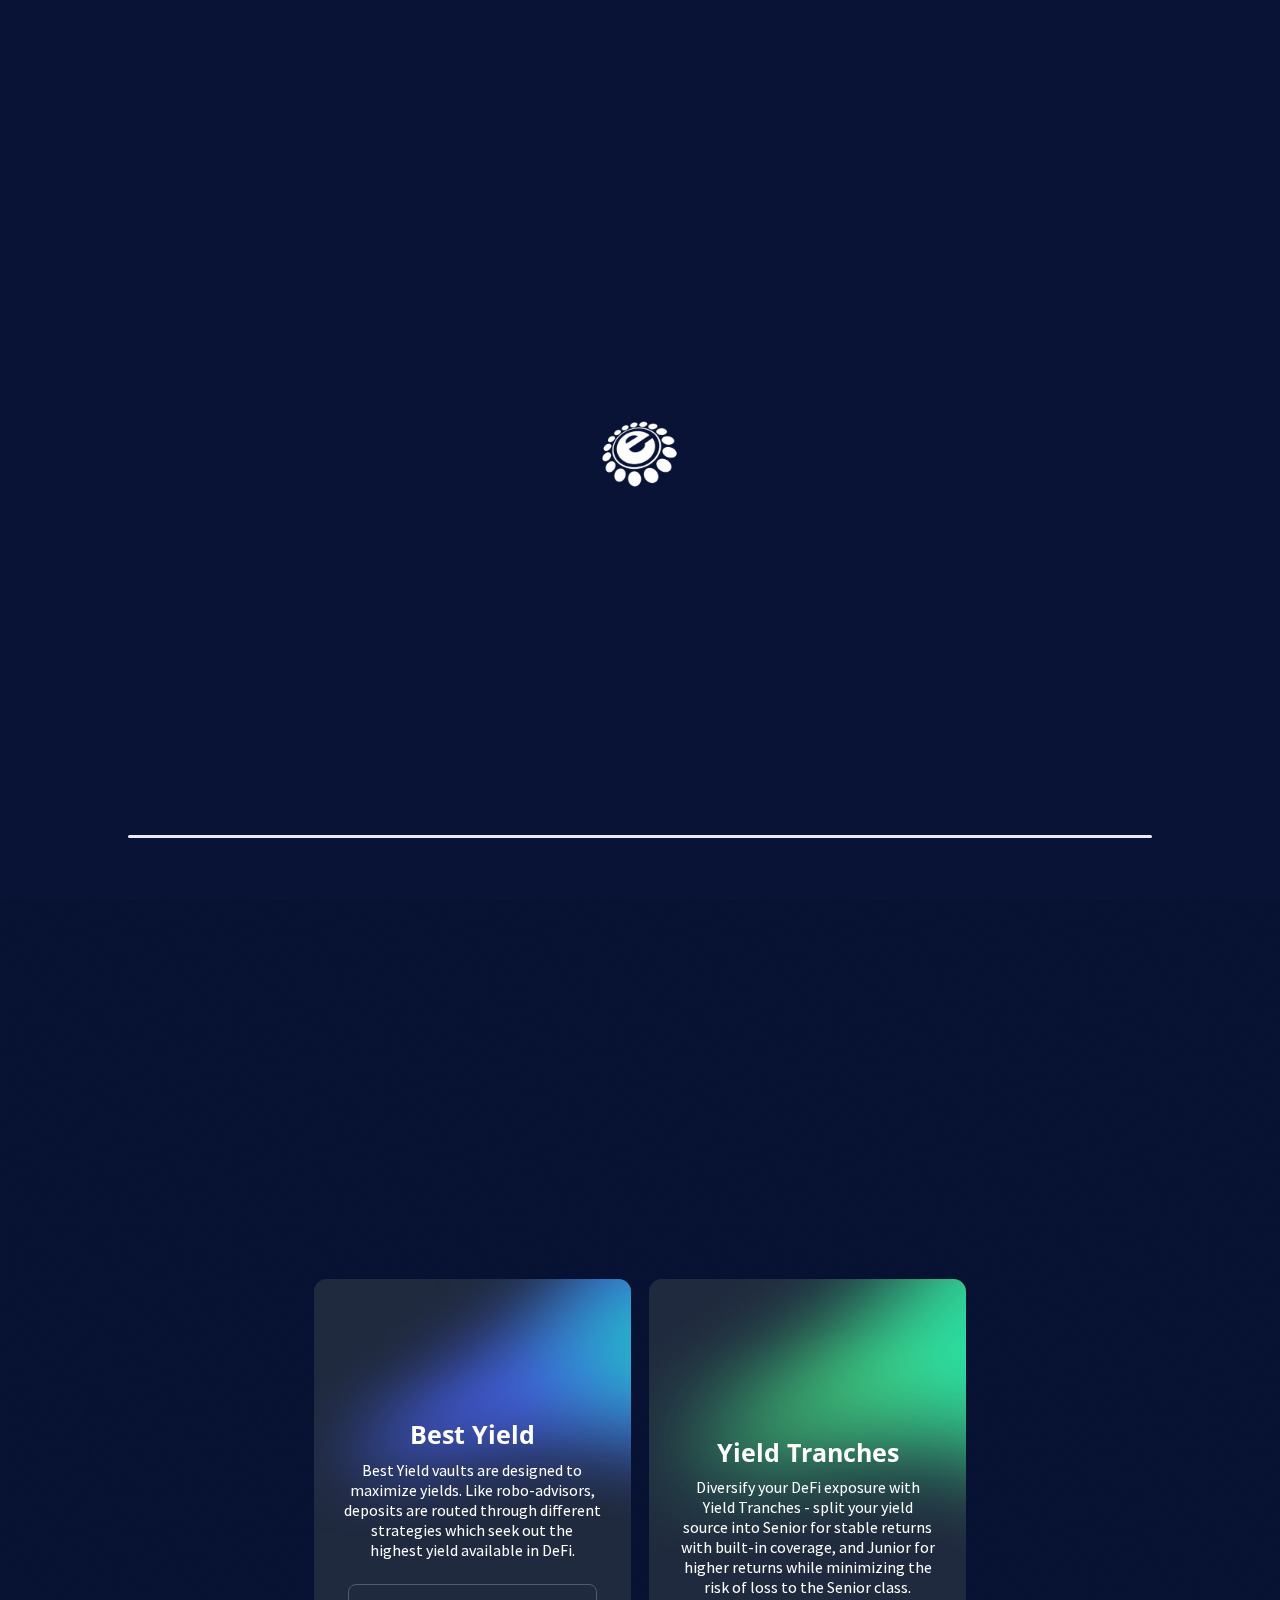
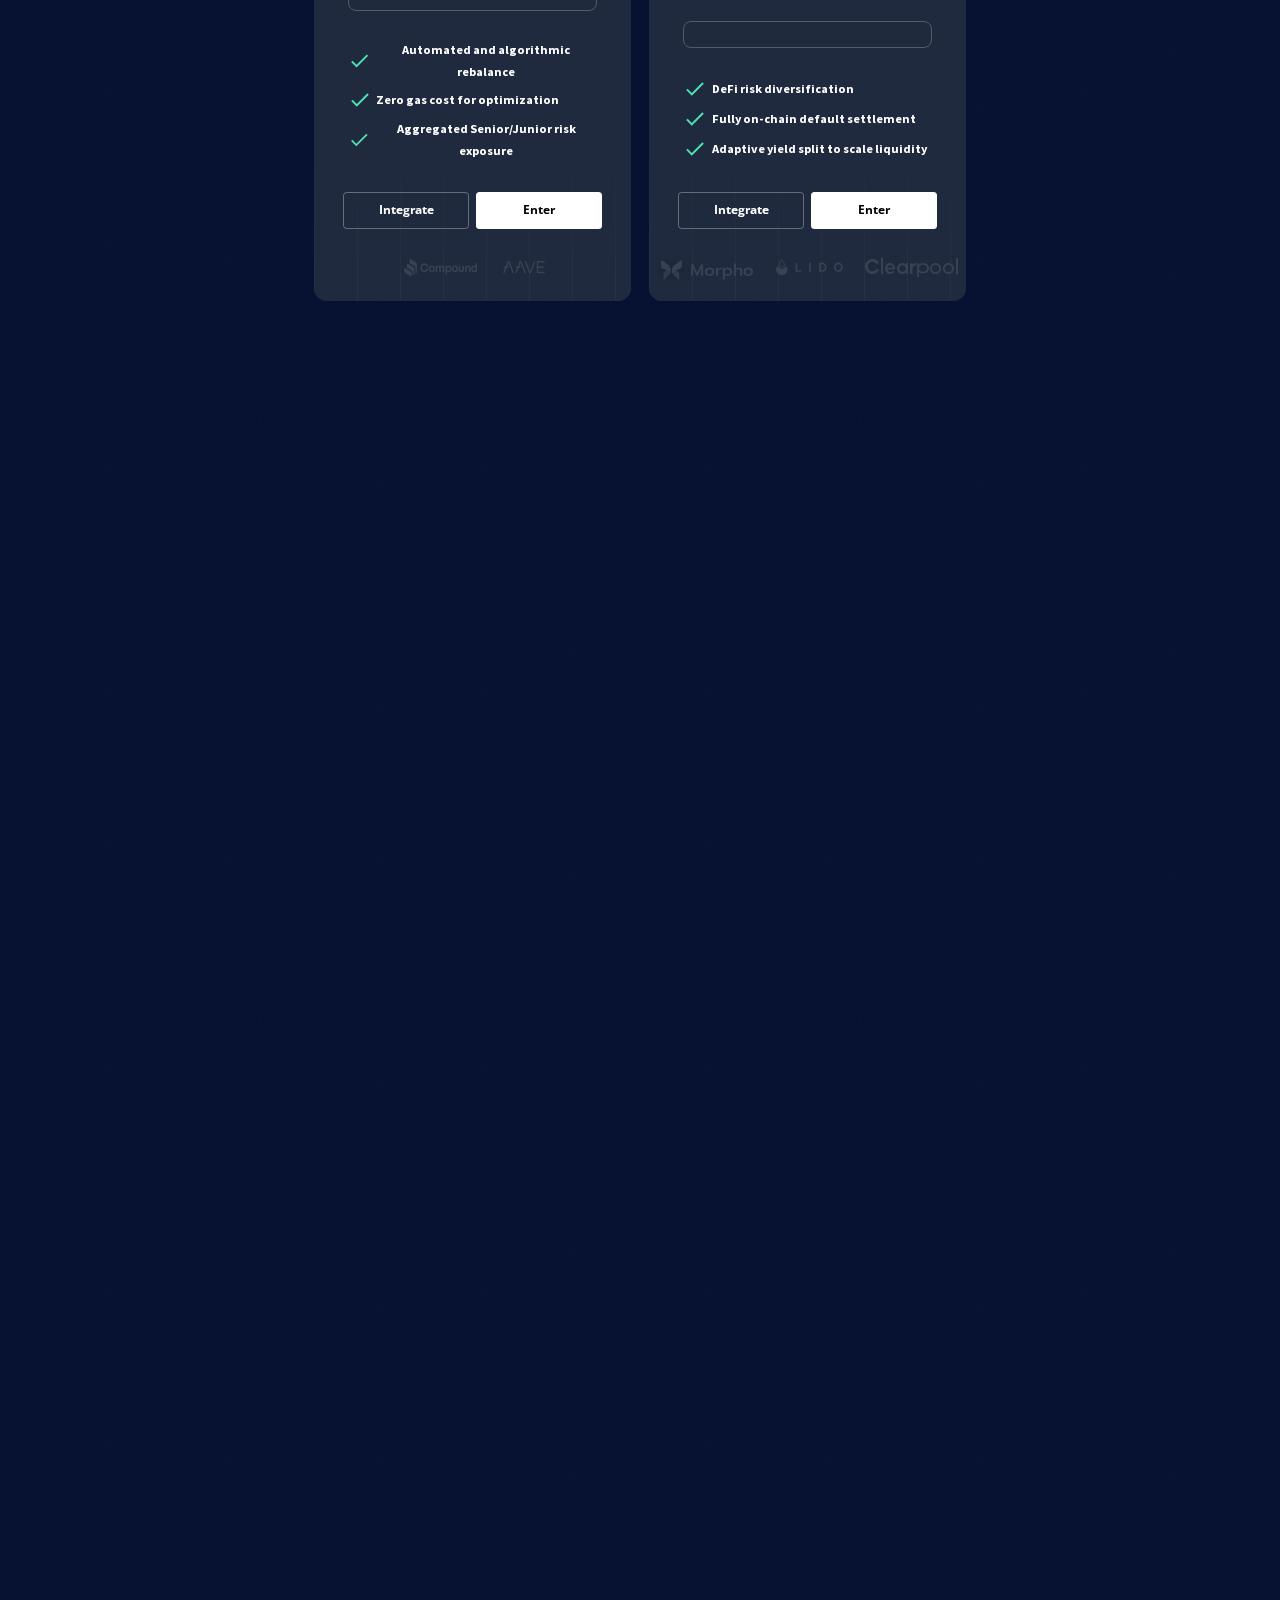
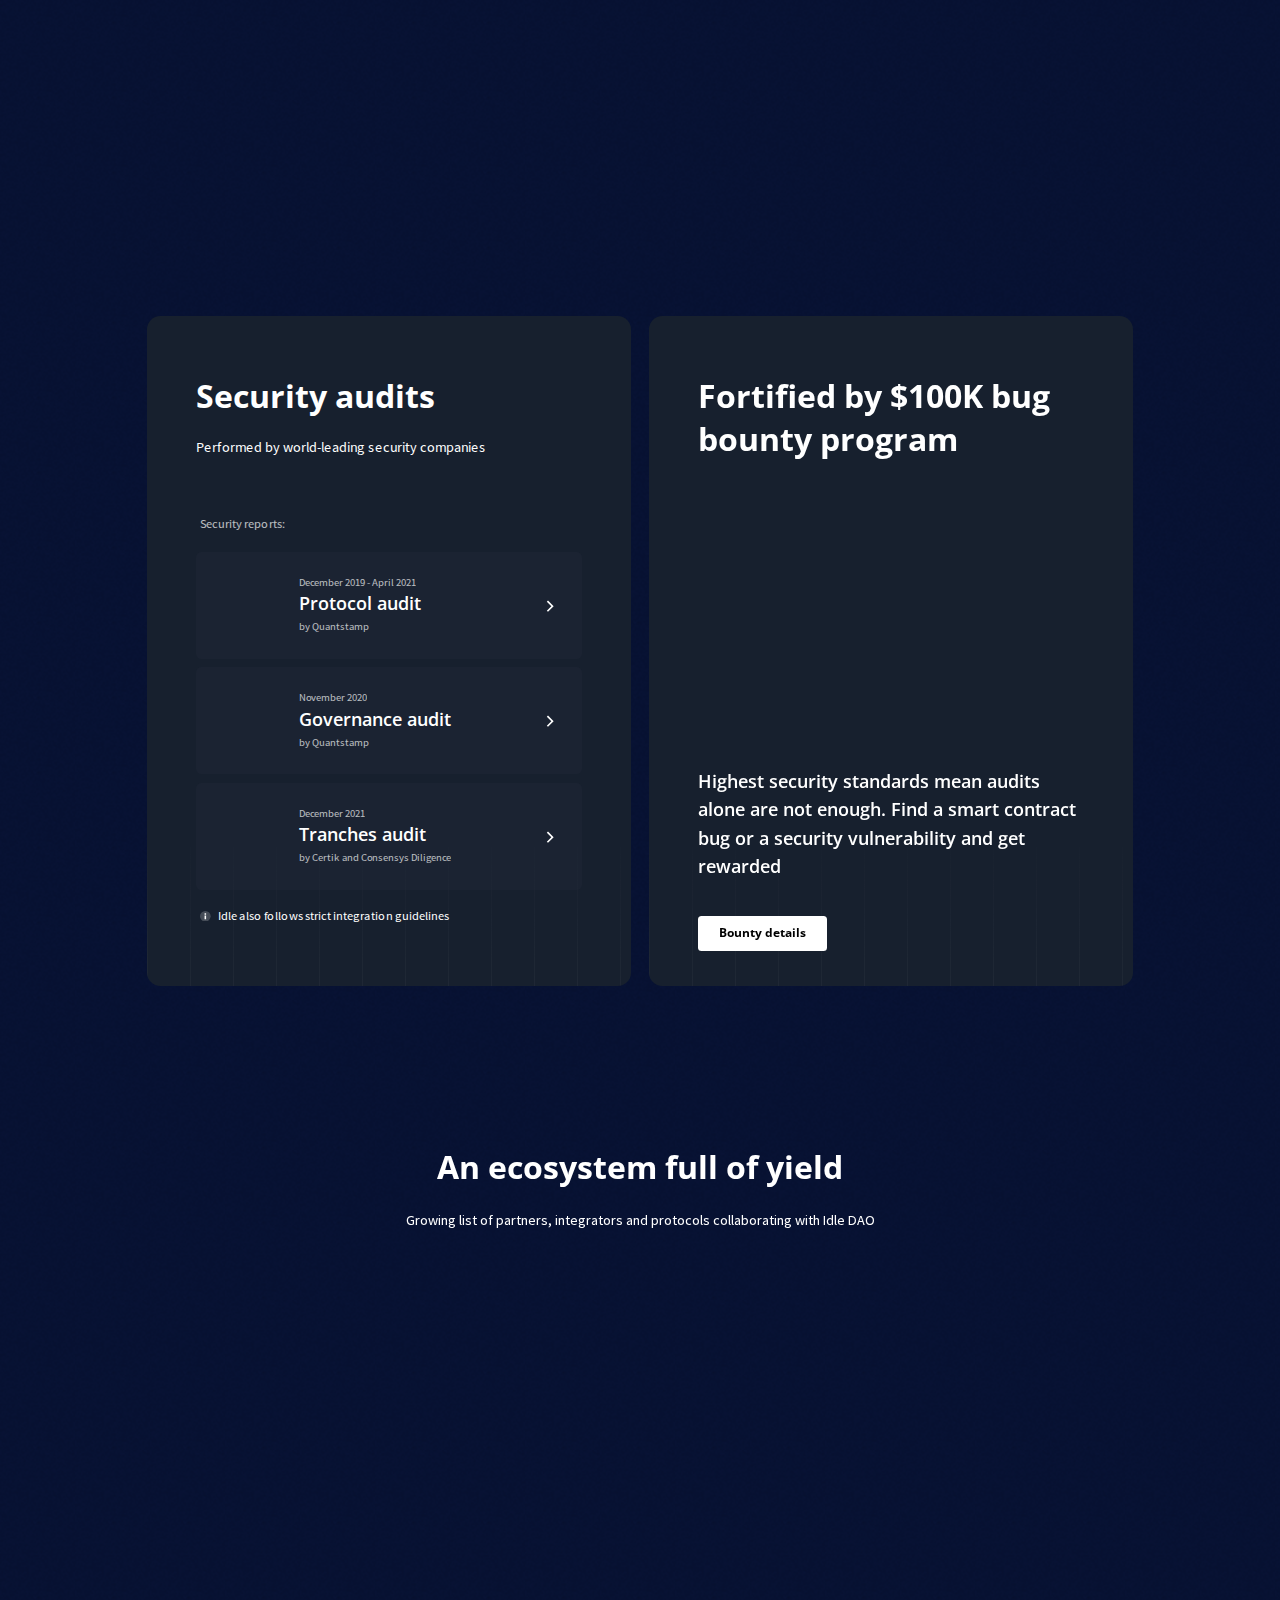
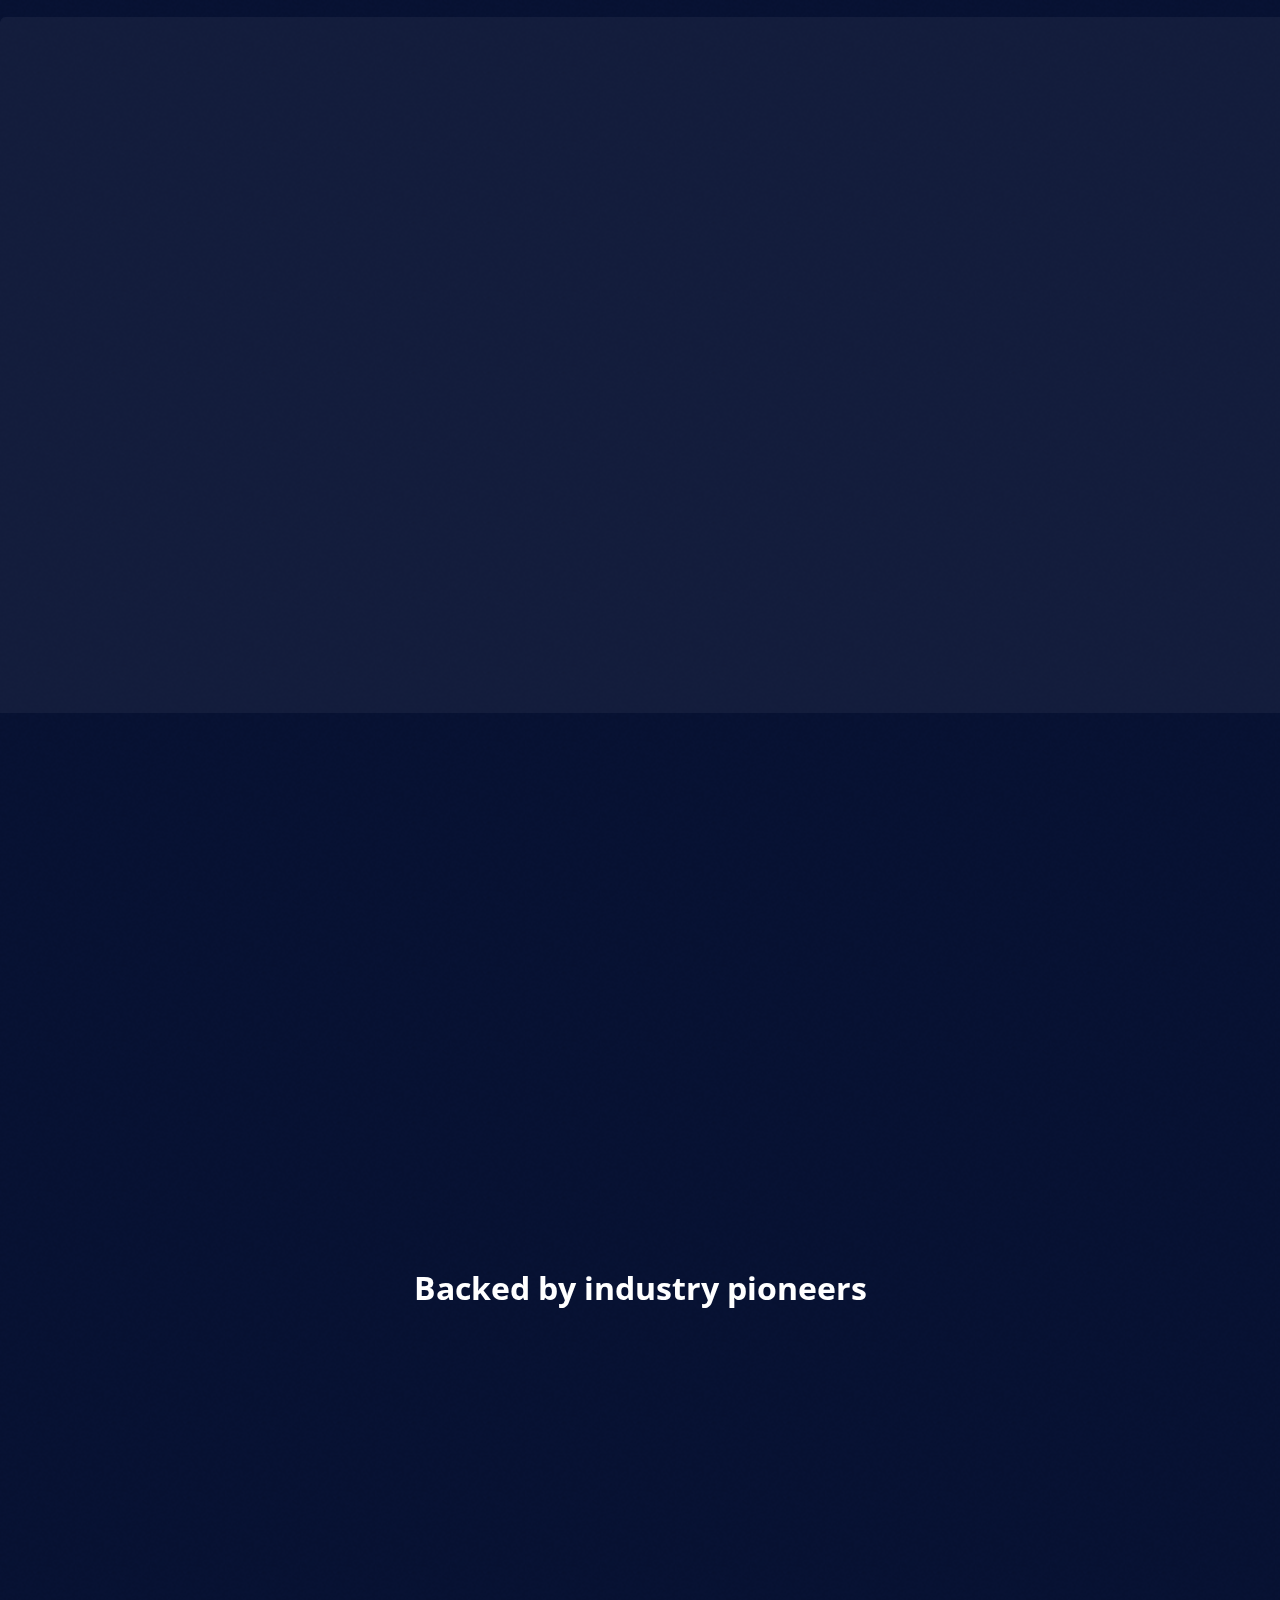
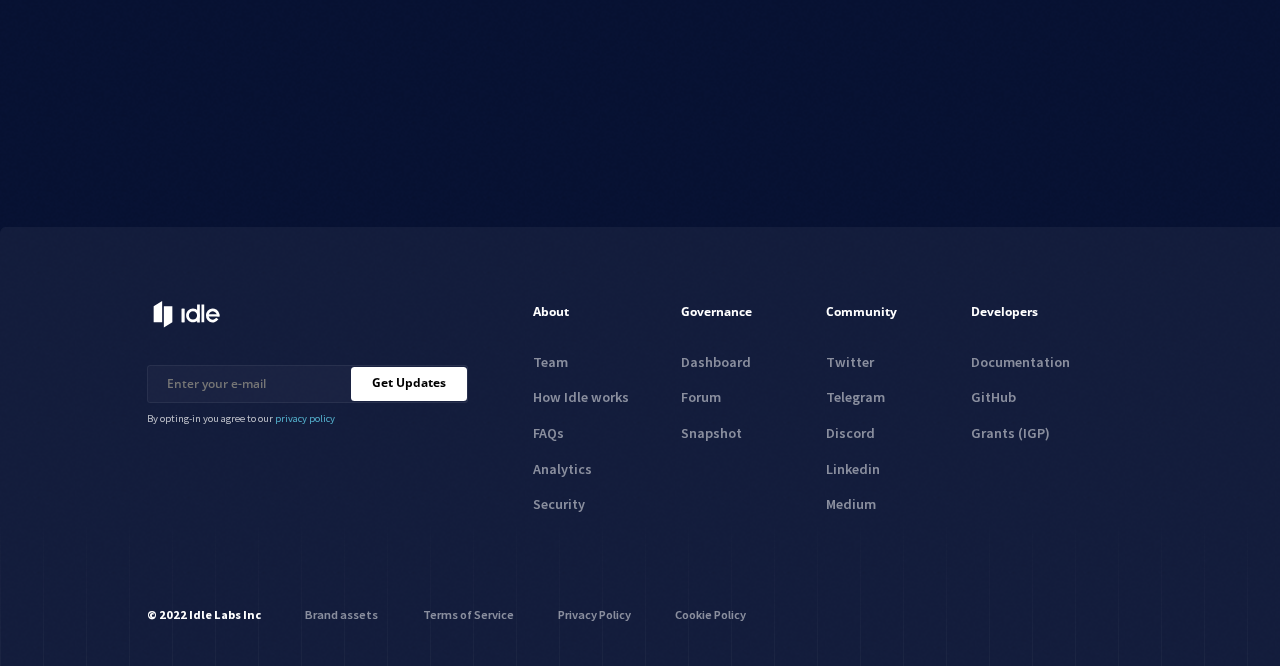
==== commit 6b922070: "initial commit" ====
--- a/index.html
+++ b/index.html
@@ -1,1079 +1,1013 @@
+
 <!DOCTYPE html>
 <html lang=en>
-
 <head>
-    <meta charset=utf-8>
-    <title>Idle Finance - The Yield Automation Protocol</title>
-    <meta http-equiv=X-UA-Compatible content="IE=edge">
-    <meta name=viewport content="width=device-width,initial-scale=1,maximum-scale=1">
-    <meta name=description content="Idle offers first-rate yield optimization and risk tranching strategies. Get the best yield by using, integrating or building on top of Idle’s products.">
-    <meta property=og:description content="Idle offers first-rate yield optimization and risk tranching strategies. Get the best yield by using, integrating or building on top of Idle’s products.">
-    <meta property=og:title content="Idle Finance - The Yield Automation Protocol">
-    <meta property=og:type content=website>
-    <meta property=og:url content=http://localhost:8080/>
-    <meta property=og:site_name content="Idle Finance - The Yield Automation Protocol">
-    <meta property=og:title content="Idle Finance - The Yield Automation Protocol">
-    <meta property=og:description content="Idle offers first-rate yield optimization and risk tranching strategies. Get the best yield by using, integrating or building on top of Idle’s products.">
-    <meta property=og:image:width content=1200>
-    <meta property=og:image:height content=630>
-    <meta property=og:image content=http://localhost:8080/assets/img/og-image.3ed44d.png>
-    <meta property=og:image:alt content="Idle offers first-rate yield optimization and risk tranching strategies. Get the best yield by using, integrating or building on top of Idle’s products.">
-    <meta name=twitter:card content=summary>
-    <meta name=twitter:image content=http://localhost:8080/assets/img/og-image.3ed44d.png>
-    <meta name=twitter:title content="Idle Finance - The Yield Automation Protocol">
-    <meta name=twitter:description content="Idle offers first-rate yield optimization and risk tranching strategies. Get the best yield by using, integrating or building on top of Idle’s products.">
-    <noscript>
-<meta http-equiv=refresh content="0;url=/no-script.html">
+<meta charset=utf-8>
+<title>Idle Finance - The Yield Automation Protocol</title>
+<meta http-equiv=X-UA-Compatible content="IE=edge">
+<meta name=viewport content="width=device-width,initial-scale=1,maximum-scale=1">
+<meta name=description content="Idle offers first-rate yield optimization and risk tranching strategies. Get the best yield by using, integrating or building on top of Idle’s products.">
+<meta property=og:description content="Idle offers first-rate yield optimization and risk tranching strategies. Get the best yield by using, integrating or building on top of Idle’s products.">
+<meta property=og:title content="Idle Finance - The Yield Automation Protocol">
+<meta property=og:type content=website>
+<meta property=og:url content=http://localhost:8080/ >
+<meta property=og:site_name content="Idle Finance - The Yield Automation Protocol">
+<meta property=og:title content="Idle Finance - The Yield Automation Protocol">
+<meta property=og:description content="Idle offers first-rate yield optimization and risk tranching strategies. Get the best yield by using, integrating or building on top of Idle’s products.">
+<meta property=og:image:width content=1200>
+<meta property=og:image:height content=630>
+<meta property=og:image content=http://localhost:8080/assets/img/og-image.3ed44d.png>
+<meta property=og:image:alt content="Idle offers first-rate yield optimization and risk tranching strategies. Get the best yield by using, integrating or building on top of Idle’s products.">
+<meta name=twitter:card content=summary>
+<meta name=twitter:image content=http://localhost:8080/assets/img/og-image.3ed44d.png>
+<meta name=twitter:title content="Idle Finance - The Yield Automation Protocol">
+<meta name=twitter:description content="Idle offers first-rate yield optimization and risk tranching strategies. Get the best yield by using, integrating or building on top of Idle’s products.">
+<noscript>
+<meta http-equiv=refresh content="0; URL=no-script.html">
 </noscript>
-    <link rel=alternate hreflang=x-default href=http://localhost:8080/>
-    <link rel=preload as=image href=/assets/img/bgCircles-desktop1.813090.svg>
-    <link rel=preload as=image href=/assets/img/bgCircles-tablet1.5742b5.svg>
-    <link rel=preload as=image href=/assets/img/video-placeholder.2851c4.png>
-    <link rel=apple-touch-icon sizes=180x180 href=/assets/img/apple-touch-icon.627d3f.png>
-    <link rel=icon type=image/png sizes=32x32 href=/assets/img/favicon-32x32.289f89.png>
-    <link rel=icon type=image/png sizes=16x16 href=/assets/img/favicon-16x16.7bce08.png>
-    <link rel=manifest href=/assets/site.webmanifest>
-    <link rel=mask-icon href=/assets/img/safari-pinned-tab.f50ffe.svg color=#5bbad5>
-    <meta name=msapplication-TileColor content=#2b5797>
-    <meta name=theme-color content=#ffffff>
-    <script id=window.appReady>
-        "use strict";
-        var ild = !1,
-            cbs = [],
-            w = window,
-            ercbs = [];
-        w.addEventListener("load", (function() {
-            ild = !0, cbs.forEach((function(c) {
-                try {
-                    c()
-                } catch (c) {
-                    ercbs.forEach((function(n) {
-                        return n(c)
-                    }))
-                }
-            })), cbs = null
-        })), w.appReady = function(c) {
-            c && (ild ? c() : cbs.push(c))
-        }, w.appReady.addErrorHandler = function(c) {
-            ercbs.push(c)
-        }
-    </script>
-    <link href=/24.f4e182.css rel=stylesheet>
-    <link href=/home.3cb82a.css rel=stylesheet>
-    <script>
-        window.ga = window.ga || function() {
-            (ga.q = ga.q || []).push(arguments)
-        }, ga.l = +new Date, ga("create", "UA-156373850-1", "auto"), ga("send", "pageview")
-    </script>
-    <script async src=https://www.google-analytics.com/analytics.js></script>
+<link rel=alternate hreflang=x-default href=http://localhost:8080/ >
+<link rel=preload as=image href="assets/img/bgCircles-desktop1.813090.svg">
+<link rel=preload as=image href="assets/img/bgCircles-tablet1.5742b5.svg">
+<link rel=preload as=image href="assets/img/video-placeholder.2851c4.png">
+<link rel=apple-touch-icon sizes=180x180 href="assets/img/apple-touch-icon.627d3f.png">
+<link rel=icon type=image/png sizes=32x32 href="assets/img/favicon-32x32.289f89.png">
+<link rel=icon type=image/png sizes=16x16 href="assets/img/favicon-16x16.7bce08.png">
+<link rel=manifest href="assets/site.webmanifest">
+<link rel=mask-icon href="assets/img/safari-pinned-tab.f50ffe.svg" color=#5bbad5>
+<meta name=msapplication-TileColor content=#2b5797>
+<meta name=theme-color content=#ffffff>
+<script id=window.appReady>"use strict";var ild=!1,cbs=[],w=window,ercbs=[];w.addEventListener("load",(function(){ild=!0,cbs.forEach((function(c){try{c()}catch(c){ercbs.forEach((function(n){return n(c)}))}})),cbs=null})),w.appReady=function(c){c&&(ild?c():cbs.push(c))},w.appReady.addErrorHandler=function(c){ercbs.push(c)}</script>
+<link href="24.f4e182.css" rel=stylesheet>
+<link href="home.3cb82a.css" rel=stylesheet>
+<script>window.ga=window.ga||function(){(ga.q=ga.q||[]).push(arguments)},ga.l=+new Date,ga("create","UA-156373850-1","auto"),ga("send","pageview")</script>
 </head>
-
 <body class=locale-en>
-    <div class=preloader>
-        <div class=preloader__logo-wrap>
-            <svg fill=none height=87 viewBox="0 0 62 87" width=62 xmlns=http://www.w3.org/2000/svg><g clip-rule=evenodd fill=#fff fill-rule=evenodd><path d="M28 0v70H0V16.97zM34 87V17h28v53.132z"/></g></svg>
-        </div>
-        <div class=loading-line> </div>
+<div class=preloader>
+<div class=preloader__logo-wrap>
+    <img src="./assets/img/logo.315484.png" style="width:80; height:40;" alt="">
+</div>
+<div class=loading-line> </div>
+</div>
+<header id=header class=header>
+<div class=bg></div>
+<a class=logo href="index.html" aria-label="Idle finance">
+<img src="./assets/img/logo.315484.png" style="width:80; height:40;" alt="">
+</a>
+<div class=navigation>
+<div class=navigation__link>
+<a class="navigation__link-text label-1" href=https://app.idle.finance/#/stats target=_blank>
+Home
+</a>
+</div>
+<div class=navigation__link>
+<a class="navigation__link-text label-1" href=https://docs.idle.finance/ target=_blank>
+About Us
+</a>
+</div>
+<div class=navigation__link>
+    <a class="navigation__link-text label-1" href=https://docs.idle.finance/ target=_blank>
+    Incentives
+    </a>
     </div>
-    <header id=header class=header>
-        <div class=bg></div>
-        <a class=logo href=/ aria-label="Idle finance">
-<svg width=75 height=35 viewBox="0 0 75 35" fill=none xmlns=http://www.w3.org/2000/svg><path fill-rule=evenodd clip-rule=evenodd d="M9.556 2.333v23.915H0V8.13l9.556-5.798zM11.467 32.093V8.033h9.557V26.297l-9.557 5.797z" fill=#fff /><path d="M31.561 10.839h3.058v15.459H31.56v-15.46z" fill=#fff /><path d="M31.561 10.839h3.058v15.459H31.56v-15.46zM51.937 18.52c0 4.27-3.449 7.732-7.703 7.732-4.254 0-7.702-3.462-7.702-7.732 0-4.271 3.449-7.733 7.702-7.733 4.254 0 7.703 3.462 7.703 7.732zm-12.324 0c0 2.562 2.07 4.639 4.621 4.639 2.553 0 4.622-2.077 4.622-4.64 0-2.562-2.07-4.639-4.622-4.639s-4.621 2.077-4.621 4.64z" fill=#fff /><path d="M48.856 6.31h3.08v20.027h-3.08V6.31zM53.807 6.227h3.081v20.027h-3.08V6.227zM74.06 19.77a7.852 7.852 0 0 0-1.151-5.44 7.703 7.703 0 0 0-4.451-3.274 7.62 7.62 0 0 0-5.475.57 7.752 7.752 0 0 0-3.699 4.12 7.863 7.863 0 0 0-.032 5.564 7.755 7.755 0 0 0 3.651 4.164 7.62 7.62 0 0 0 5.468.633 7.699 7.699 0 0 0 4.489-3.22l-2.562-1.727a4.62 4.62 0 0 1-2.693 1.933 4.572 4.572 0 0 1-3.28-.38 4.653 4.653 0 0 1-2.192-2.499 4.718 4.718 0 0 1 .02-3.339 4.65 4.65 0 0 1 2.22-2.472 4.572 4.572 0 0 1 3.284-.341c1.1.3 2.05.998 2.67 1.964.62.965.867 2.128.691 3.265l3.042.48z" fill=#fff /><path d="M60.24 17.074h13.617l.192 2.694h-13.81v-2.694z" fill=#fff /></svg>
-</a>
-        <div class=navigation>
-            <div class=navigation__link>
-                <a class="navigation__link-text label-1" href=https://app.idle.finance/#/stats target=_blank>
-Analytics
-</a>
-            </div>
-            <div class=navigation__link>
-                <a class="navigation__link-text label-1" href=https://docs.idle.finance/ target=_blank>
-Docs
-</a>
-            </div>
-            <div class=navigation__link>
-                <div class="navigation__link-text label-1 anchor-item" data-anchor=community href="">
-                    Governance
-                </div>
-            </div>
-            <div class=navigation__link>
-                <a class="navigation__link-text label-1" href=https://docs.idle.finance/developers/security target=_blank>
-Security
-</a>
-            </div>
-        </div>
-        <div class=buttons-block>
-            <a class="btn btn-main" href=https://app.idle.finance target=_blank>
-<span class="btn-label btn-label-2">Enter App</span>
-</a>
-            <div class=mobile-menu-button>
-                <div class=burger-btn></div>
-            </div>
-        </div>
-    </header>
-    <div class=bg-noise></div>
-    <main id=main data-page-id=home>
-        <section class=hero-section id=hero>
-            <div class=hero-background>
-                <div class=bg-ellipse1>
-                    <img data-src=/assets/img/Ellipse1.ee547e.png class=lazy data-load-priority=5 alt="">
-                </div>
-                <div class=bg-ellipse2>
-                    <img data-src=/assets/img/Ellipse2.6ad222.png class=lazy data-load-priority=5 alt="">
-                </div>
-                <div class=bg-circles>
-                    <picture>
-                        <source data-srcset=/assets/img/bgCircles-tablet1.5742b5.svg media="(max-width: 1024px)">
-                        <source data-srcset=/assets/img/bgCircles-desktop1.813090.svg media="(min-width: 1025px)">
-                        <img class=lazy data-load-priority=0 alt=circles>
-                    </picture>
-                </div>
-            </div>
-            <div class=video-block>
-                <div class=video-block__placeholder>
-                    <img class="img-placeholder imagePreloader0" alt="placeholder image" data-load-priority=0 src=/assets/img/video-placeholder.2851c4.png>
-                </div>
-                <video class="video-block__hero-video video-js lazy" playsinline autoplay loop muted data-load-priority=0 title="Idle finance">
-<source type='video/webm; codecs="vp9, vorbis"' src=# data-src=/assets/video/hero-mobile.410f60.webm data-src481=/assets/video/hero-tablet.54cf78.webm data-src1025=/assets/video/hero-desktop.5cddc7.webm>
-<source type=video/mp4 src=# data-src=/assets/video/hero-mobile.c50a2f.mov data-src481=/assets/video/hero-tablet.1d3a0b.mov data-src1025=/assets/video/hero-desktop.3f8acf.mov>
+<div class=navigation__link>
+<div class="navigation__link-text label-1 anchor-item" data-anchor=community href="">
+Associates
+</div>
+</div>
+<div class=navigation__link>
+<a class="navigation__link-text label-1" href=https://docs.idle.finance/developers/security target=_blank>
+Contact Us
+</a>
+</div>
+</div>
+<div class=buttons-block>
+<a class="btn btn-main" href=https://app.idle.finance target=_blank>
+<span class="btn-label btn-label-2">Sign In/Sign Up</span>
+</a>
+<div class=mobile-menu-button>
+<div class=burger-btn></div>
+</div>
+</div>
+</header>
+<div class=bg-noise></div>
+<main id=main data-page-id=home>
+<section class=hero-section id=hero>
+<div class=hero-background>
+<div class=bg-ellipse1>
+<img data-src=/assets/img/Ellipse1.ee547e.png class=lazy data-load-priority=5 alt="">
+</div>
+<div class=bg-ellipse2>
+<img data-src=/assets/img/Ellipse2.6ad222.png class=lazy data-load-priority=5 alt="">
+</div>
+<div class=bg-circles>
+<picture>
+<source data-srcset=/assets/img/bgCircles-tablet1.5742b5.svg media="(max-width: 1024px)">
+<source data-srcset=/assets/img/bgCircles-desktop1.813090.svg media="(min-width: 1025px)">
+<img class=lazy data-load-priority=0 alt=circles>
+</picture>
+</div>
+</div>
+<div class=video-block>
+<div class=video-block__placeholder>
+<img class="img-placeholder imagePreloader0" alt="placeholder image" data-load-priority=0 src="assets/img/video-placeholder.2851c4.png">
+</div>
+<video class="video-block__hero-video video-js lazy" playsinline autoplay loop muted data-load-priority=0 title="Idle finance">
+<source type='video/webm; codecs="vp9, vorbis"' src="index.html#" data-src=/assets/video/hero-mobile.410f60.webm data-src481=/assets/video/hero-tablet.54cf78.webm data-src1025=/assets/video/hero-desktop.5cddc7.webm>
+<source type=video/mp4 src="index.html#" data-src=/assets/video/hero-mobile.c50a2f.mov data-src481=/assets/video/hero-tablet.1d3a0b.mov data-src1025=/assets/video/hero-desktop.3f8acf.mov>
 Your browser does not support the video tag.
 </video>
-            </div>
-            <div class=container>
-                <div class=hero-text>
-                    <div class=text-block>
-                        <h1 class="title-h1 title-anim-js">The Yield Automation Protocol</h1>
-                        <p class="desc-1 anim-item-js">DeFi yields aren’t easy to manage.<br>Idle makes you feel like they are</p>
-                    </div>
-                    <div class=buttons-block>
-                        <div class="button anim-item-js">
-                            <a class="btn btn-main" href=https://app.idle.finance/ target=_blank aria-label="Enter App">
-<span class="btn-label btn-label-2">Enter App</span>
-</a>
-                        </div>
-                        <div class="button anim-item-js">
-                            <a class="btn btn-arrow" href=https://docs.idle.finance/ target=_blank aria-label="Read The Documentation">
-<span class="btn-label btn-label-2">Read The Documentation</span>
+</div>
+<div class=container>
+<div class=hero-text>
+<div class=text-block>
+    <p class="desc-1 anim-item-js"><img src="./assets/img/logo.315484.png" style="width:50px; height:50px;" alt=""><br>presents</p>
+<h1 class="title-h1 title-anim-js">Campus Ambassador Programme</h1>
+<p class="desc-1 anim-item-js">Entrepreneurship Cell IIT Kharagpur is one of the largest student run non-profit organization of India, <br>which works for the sole motive of fostering the spirit of entrepreneurship among the youth of the nation.</p>
+</div>
+<div class=buttons-block>
+<div class="button anim-item-js">
+<a class="btn btn-main" href=https://app.idle.finance/ target=_blank aria-label="Enter App">
+<span class="btn-label btn-label-2">Register Now</span>
+</a>
+</div>
+<div class="button anim-item-js">
+<a class="btn btn-arrow" href=https://docs.idle.finance/ target=_blank aria-label="Read The Documentation">
+<span class="btn-label btn-label-2">More About Us</span>
 <div class=btn-icon>
 <div class=btn-icon__image>
 <svg fill=none height=16 viewBox="0 0 12 16" width=12 xmlns=http://www.w3.org/2000/svg><path clip-rule=evenodd d="M2.828 13.641 4 14.813l5.656-5.657L4 3.5 2.828 4.671l4.485 4.485z" fill=#fff fill-rule=evenodd /></svg>
 </div>
 </div>
 </a>
-                        </div>
-                    </div>
-                </div>
-            </div>
-            <div class="hero-discover-more anchor-item" data-anchor=product>
-                <svg fill=none height=11 viewBox="0 0 19 11" width=19 xmlns=http://www.w3.org/2000/svg><path clip-rule=evenodd d="M16.713.743 9.485 7.97 2.257.743 1 2l8.485 8.485L17.971 2z" fill=#fff fill-rule=evenodd /></svg>
-                <a href=# class=desc-2>Discover more</a>
-            </div>
-        </section>
-        <section class=product-section id=product>
-            <div class=product-background>
-                <div class=bg-circles>
-                    <picture>
-                        <source data-srcset=/assets/img/bgCircles-tablet2.8b6c7d.svg media="(max-width: 1024px)">
-                        <source data-srcset=/assets/img/bgCircles-desktop2.0c667e.svg media="(min-width: 1025px)">
-                        <img class=lazy data-load-priority=5 alt="">
-                    </picture>
-                </div>
-                <div class=bg-ellipse>
-                    <img data-src=/assets/img/Ellipse3.d7a1c0.png class=lazy data-load-priority=5 alt="">
-                </div>
-            </div>
-            <div class=container>
-                <div class=text-block>
-                    <div class=left-wrap>
-                        <h5 class=subtitle-anim-js><span class=subtitle-1>Yield optimization and risk tranching</span></h5>
-                        <h2 class="title-anim-js title-h2">Get the yield best suited for your needs</h2>
-                    </div>
-                    <div class="right-wrap desc-anim-js">
-                        <p class=desc-2>Achieve capital efficiency with Idle’s products: as a leading DeFi yield aggregator, Idle offers first-rate yield optimization and risk tranching strategies. Get the best yield by using, integrating or building on top of Idle’s
-                            products. Money should never sit still.</p>
-                    </div>
-                </div>
-            </div>
-            <div class=slider-container>
-                <div class=splide>
-                    <div class="splide__arrows nav-anim-js">
-                        <button class="splide__arrow splide__arrow--prev">
+</div>
+</div>
+</div>
+</div>
+<div class="hero-discover-more anchor-item" data-anchor=product>
+<svg fill=none height=11 viewBox="0 0 19 11" width=19 xmlns=http://www.w3.org/2000/svg><path clip-rule=evenodd d="M16.713.743 9.485 7.97 2.257.743 1 2l8.485 8.485L17.971 2z" fill=#fff fill-rule=evenodd /></svg>
+<a href="index.html#" class=desc-2>Discover more</a>
+</div>
+</section>
+<section class=product-section id=product>
+<div class=product-background>
+<div class=bg-circles>
+<picture>
+<source data-srcset=/assets/img/bgCircles-tablet2.8b6c7d.svg media="(max-width: 1024px)">
+<source data-srcset=/assets/img/bgCircles-desktop2.0c667e.svg media="(min-width: 1025px)">
+<img class=lazy data-load-priority=5 alt="">
+</picture>
+</div>
+<div class=bg-ellipse>
+<img data-src=/assets/img/Ellipse3.d7a1c0.png class=lazy data-load-priority=5 alt="">
+</div>
+</div>
+<div class=container>
+<div class=text-block>
+<div class=left-wrap>
+<h5 class=subtitle-anim-js><span class=subtitle-1>Yield optimization and risk tranching</span></h5>
+<h2 class="title-anim-js title-h2">Get the yield best suited for your needs</h2>
+</div>
+<div class="right-wrap desc-anim-js">
+<p class=desc-2>Achieve capital efficiency with Idle’s products: as a leading DeFi yield aggregator, Idle offers first-rate yield optimization and risk tranching strategies. Get the best yield by using, integrating or building on top of Idle’s products. Money should never sit still.</p>
+</div>
+</div>
+</div>
+<div class=slider-container>
+<div class=splide>
+<div class="splide__arrows nav-anim-js">
+<button class="splide__arrow splide__arrow--prev">
 <svg fill=none height=16 viewBox="0 0 10 16" width=10 xmlns=http://www.w3.org/2000/svg><path clip-rule=evenodd d="m9.15 13.565-1.333 1.333L.813 7.895 7.817.89 9.15 2.224l-5.67 5.67z" fill=#202835 fill-rule=evenodd /></svg>
 </button>
-                        <button class="splide__arrow splide__arrow--next">
+<button class="splide__arrow splide__arrow--next">
 <svg fill=none height=16 viewBox="0 0 10 16" width=10 xmlns=http://www.w3.org/2000/svg><path clip-rule=evenodd d="m.85 13.565 1.333 1.333 7.004-7.003L2.183.89.85 2.224l5.67 5.67z" fill=#202835 fill-rule=evenodd /></svg>
 </button>
-                    </div>
-                    <div class=splide__track>
-                        <div class=splide__list>
-                            <div class="splide__slide best-yield-strategy card card-anim-js card-lottie">
-                                <div class=card__bg-gradient style=background-image:url(/assets/img/best-yield-bg.60f8a6.png)></div>
-                                <div class=card__bg-lines></div>
-                                <div class=card__logo-wrap>
-                                    <div class="logo-lottie lazy" data-lottie-path=../../../assets/lottie/robot-best-yield/lottie.json data-load-priority=1>
-                                    </div>
-                                    <div class=logo>
-                                        <picture>
-                                            <source type=image/webp data-srcset=/assets/img/bestYieldRobot.15f65a.webp>
-                                            <source type=image/png data-srcset=/assets/img/bestYieldRobot.9c0c55.png>
-                                            <img src=# class=lazy data-load-priority=1 alt="Best Yield logo">
-                                        </picture>
-                                    </div>
-                                </div>
-                                <div class=card__text>
-                                    <h2 class="card__title title-h3">Best Yield</h2>
-                                    <p class="card__desc desc-3">Best Yield vaults are designed to maximize yields. Like robo-advisors, deposits are routed through different strategies which seek out the highest yield available in DeFi.</p>
-                                </div>
-                                <div class=card__carousel>
-                                    <div class=carousel_slider>
-                                    </div>
-                                    <div class="carousel_progress best-yield"></div>
-                                </div>
-                                <div class=card__features>
-                                    <div class=card__feature>
-                                        <svg width=24 height=24 viewBox="0 0 24 24" fill=none xmlns=http://www.w3.org/2000/svg><path d="m8.793 15.875-4.17-4.17-1.42 1.41 5.59 5.59 12-12-1.41-1.41-10.59 10.58z" fill=#4DE3B0 /></svg>
-                                        <span class=desc-3>Automated and algorithmic rebalance</span>
-                                    </div>
-                                    <div class=card__feature>
-                                        <svg width=24 height=24 viewBox="0 0 24 24" fill=none xmlns=http://www.w3.org/2000/svg><path d="m8.793 15.875-4.17-4.17-1.42 1.41 5.59 5.59 12-12-1.41-1.41-10.59 10.58z" fill=#4DE3B0 /></svg>
-                                        <span class=desc-3>Zero gas cost for optimization</span>
-                                    </div>
-                                    <div class=card__feature>
-                                        <svg width=24 height=24 viewBox="0 0 24 24" fill=none xmlns=http://www.w3.org/2000/svg><path d="m8.793 15.875-4.17-4.17-1.42 1.41 5.59 5.59 12-12-1.41-1.41-10.59 10.58z" fill=#4DE3B0 /></svg>
-                                        <span class=desc-3>Aggregated Senior/Junior risk exposure</span>
-                                    </div>
-                                </div>
-                                <div class=card__buttons>
-                                    <a class="btn btn-border" href=https://docs.idle.finance/developers/best-yield target=_blank aria-label=Integrate>
+</div>
+<div class=splide__track>
+<div class=splide__list>
+<div class="splide__slide best-yield-strategy card card-anim-js card-lottie">
+<div class=card__bg-gradient style=background-image:url(assets/img/best-yield-bg.60f8a6.png)></div>
+<div class=card__bg-lines></div>
+<div class=card__logo-wrap>
+<div class="logo-lottie lazy" data-lottie-path=../../../assets/lottie/robot-best-yield/lottie.json data-load-priority=1>
+</div>
+<div class=logo>
+<picture>
+<source type=image/webp data-srcset=/assets/img/bestYieldRobot.15f65a.webp>
+<source type=image/png data-srcset=/assets/img/bestYieldRobot.9c0c55.png>
+<img src="index.html#" class=lazy data-load-priority=1 alt="Best Yield logo">
+</picture>
+</div>
+</div>
+<div class=card__text>
+<h2 class="card__title title-h3">Best Yield</h2>
+<p class="card__desc desc-3">Best Yield vaults are designed to maximize yields. Like robo-advisors, deposits are routed through different strategies which seek out the highest yield available in DeFi.</p>
+</div>
+<div class=card__carousel>
+<div class=carousel_slider>
+</div>
+<div class="carousel_progress best-yield"></div>
+</div>
+<div class=card__features>
+<div class=card__feature>
+<svg width=24 height=24 viewBox="0 0 24 24" fill=none xmlns=http://www.w3.org/2000/svg><path d="m8.793 15.875-4.17-4.17-1.42 1.41 5.59 5.59 12-12-1.41-1.41-10.59 10.58z" fill=#4DE3B0 /></svg>
+<span class=desc-3>Automated and algorithmic rebalance</span>
+</div>
+<div class=card__feature>
+<svg width=24 height=24 viewBox="0 0 24 24" fill=none xmlns=http://www.w3.org/2000/svg><path d="m8.793 15.875-4.17-4.17-1.42 1.41 5.59 5.59 12-12-1.41-1.41-10.59 10.58z" fill=#4DE3B0 /></svg>
+<span class=desc-3>Zero gas cost for optimization</span>
+</div>
+<div class=card__feature>
+<svg width=24 height=24 viewBox="0 0 24 24" fill=none xmlns=http://www.w3.org/2000/svg><path d="m8.793 15.875-4.17-4.17-1.42 1.41 5.59 5.59 12-12-1.41-1.41-10.59 10.58z" fill=#4DE3B0 /></svg>
+<span class=desc-3>Aggregated Senior/Junior risk exposure</span>
+</div>
+</div>
+<div class=card__buttons>
+<a class="btn btn-border" href=https://docs.idle.finance/developers/best-yield target=_blank aria-label=Integrate>
 <span class="btn-label btn-label-2">Integrate</span>
 </a>
-                                    <a class="btn btn-main" href=https://app.idle.finance/#/earn/best-yield target=_blank aria-label=Enter>
+<a class="btn btn-main" href=https://app.idle.finance/#/earn/best-yield target=_blank aria-label=Enter>
 <span class="btn-label btn-label-2">Enter</span>
 </a>
-                                </div>
-                                <div class=card__partners>
-                                    <div class=card__partner-logo>
-                                        <svg fill=none height=19 viewBox="0 0 81 19" width=81 xmlns=http://www.w3.org/2000/svg><g clip-rule=evenodd fill=#374254 fill-rule=evenodd><path d="M75.541 10.883c0-1.017-.558-1.782-1.44-1.782-.88 0-1.44.765-1.44 1.782 0 1.016.56 1.78 1.44 1.78.884.003 1.44-.762 1.44-1.78zm-.043-2.464V5.757a.38.38 0 0 1 .269-.372l1.317-.377v9.008h-1.461v-.765c-.368.574-1.028.91-1.853.91-1.696 0-2.69-1.459-2.69-3.277 0-1.817.994-3.276 2.69-3.276.823-.002 1.428.38 1.728.811zm-8.991-.67v.765c.268-.539.87-.91 1.74-.91 1.407 0 2.154 1.005 2.154 2.5v3.912h-1.584v-3.719c0-.73-.29-1.232-.993-1.232-.77 0-1.193.525-1.193 1.364v3.587h-1.584V7.749zm-5.164 6.412c-1.707 0-2.657-.79-2.657-2.823V7.75h1.584v3.613c0 .873.368 1.278 1.071 1.278s1.07-.407 1.07-1.278V7.749h1.585v3.587c.003 2.035-.946 2.825-2.653 2.825zm-7.887-3.278c0 1.124.647 1.78 1.483 1.78.836 0 1.484-.658 1.484-1.78S55.775 9.1 54.939 9.1c-.834 0-1.483.657-1.483 1.782zm1.485 3.278c-1.874 0-3.07-1.495-3.07-3.277 0-1.78 1.194-3.276 3.07-3.276 1.874 0 3.07 1.495 3.07 3.276-.002 1.782-1.196 3.277-3.07 3.277zm-7.898-3.278c0 1.016.559 1.78 1.44 1.78.882 0 1.44-.764 1.44-1.78 0-1.017-.558-1.782-1.44-1.782-.881 0-1.44.765-1.44 1.782zm.045 2.465v2.606a.38.38 0 0 1-.268.372l-1.316.371V7.75h1.462v.765c.367-.574 1.027-.91 1.852-.91 1.696 0 2.69 1.459 2.69 3.277 0 1.817-.994 3.276-2.69 3.276-.827.004-1.429-.379-1.73-.81zm-6.29-2.896v3.564h-1.584v-3.719c0-.693-.234-1.232-.937-1.232-.738 0-1.14.514-1.14 1.352v3.6h-1.584V7.75h1.462v.765c.268-.539.849-.91 1.685-.91.793 0 1.36.334 1.696.885.514-.61 1.105-.885 1.941-.885 1.406 0 2.12 1.041 2.12 2.5v3.912h-1.585v-3.719c0-.693-.234-1.232-.937-1.232-.748 0-1.137.514-1.137 1.387zm-10.531.43c0 1.125.647 1.782 1.483 1.782.837 0 1.484-.66 1.484-1.781S32.587 9.1 31.75 9.1c-.836 0-1.483.657-1.483 1.782zm1.483 3.279c-1.874 0-3.069-1.495-3.069-3.277 0-1.78 1.193-3.276 3.07-3.276s3.069 1.495 3.069 3.276c0 1.782-1.195 3.277-3.07 3.277zM20.46 9.758c0-2.654 1.707-4.414 3.984-4.414 1.975 0 3.538 1.256 3.839 3.325h-1.741c-.235-1.065-1.038-1.664-2.098-1.664-1.451 0-2.266 1.076-2.266 2.751 0 1.675.815 2.751 2.266 2.751 1.06 0 1.863-.599 2.098-1.663h1.74c-.3 2.069-1.863 3.325-3.838 3.325-2.277.003-3.983-1.755-3.983-4.41zM4.87 14.543a1.484 1.484 0 0 1-.65-1.242v-2.827c0-.108.026-.212.077-.305a.545.545 0 0 1 .775-.218l5.951 3.719c.348.218.562.616.562 1.049v2.928a.774.774 0 0 1-.099.38c-.196.345-.614.453-.935.242zm8.871-5.367c.348.219.562.617.562 1.05v5.942a.49.49 0 0 1-.23.423l-1.304.786a.254.254 0 0 1-.052.023v-3.3c0-.426-.209-.822-.551-1.043L6.939 9.706V5.98c0-.108.027-.212.078-.305a.545.545 0 0 1 .775-.218zm2.604-4.389c.35.217.564.618.564 1.051v8.68a.494.494 0 0 1-.237.427l-1.235.714V9.617c0-.427-.209-.821-.55-1.041L9.545 5.14V1.607c0-.108.027-.212.076-.305a.547.547 0 0 1 .775-.22z"/></g></svg>
-                                    </div>
-                                    <div class=card__partner-logo>
-                                        <svg fill=none height=19 viewBox="0 0 42 19" width=42 xmlns=http://www.w3.org/2000/svg><g fill=#374254><path d="M25.835 14.567 21.824 4.136a.976.976 0 0 1-.05-.296.854.854 0 0 1 .196-.58.688.688 0 0 1 .244-.173.648.648 0 0 1 .289-.049.69.69 0 0 1 .414.148c.125.1.223.236.284.39l3.815 10.206 3.816-10.205a.934.934 0 0 1 .287-.39.69.69 0 0 1 .414-.149.649.649 0 0 1 .287.05.69.69 0 0 1 .243.172.854.854 0 0 1 .199.58c-.001.1-.018.2-.05.296l-4.011 10.431c-.069.23-.203.43-.383.574s-.397.223-.622.228h-.356c-.225-.005-.442-.085-.623-.228s-.313-.345-.382-.574zM33.968 15.05a.806.806 0 0 1-.207-.559V3.926c-.002-.106.015-.211.05-.31s.089-.189.157-.265a.686.686 0 0 1 .238-.175.646.646 0 0 1 .284-.056h6.519a.61.61 0 0 1 .267.055.65.65 0 0 1 .223.167.754.754 0 0 1 .207.526.712.712 0 0 1-.05.284.672.672 0 0 1-.157.234.688.688 0 0 1-.227.16.65.65 0 0 1-.267.054H35.24v3.847h5.185a.61.61 0 0 1 .267.055.65.65 0 0 1 .224.167c.065.068.118.15.153.24.036.091.054.188.054.286a.712.712 0 0 1-.05.284.672.672 0 0 1-.157.234.69.69 0 0 1-.226.16.65.65 0 0 1-.265.054H35.24v3.864h5.764a.61.61 0 0 1 .27.053.65.65 0 0 1 .224.169c.067.068.12.15.156.241.036.092.053.19.051.289a.712.712 0 0 1-.05.283.673.673 0 0 1-.157.235.649.649 0 0 1-.495.21H34.49a.606.606 0 0 1-.285-.048.645.645 0 0 1-.237-.175zM22.733 14.272 18.718 3.841a1.156 1.156 0 0 0-.38-.573 1.032 1.032 0 0 0-.62-.229h-.353a1.032 1.032 0 0 0-.622.228c-.18.144-.314.344-.383.574l-1.745 4.545h-1.323c-.19.003-.372.085-.506.23s-.21.34-.21.543v.008c0 .204.076.4.21.544s.316.227.506.23h.71l-1.665 4.331a.975.975 0 0 0-.05.296.854.854 0 0 0 .196.58.69.69 0 0 0 .244.173c.092.038.19.055.29.049a.688.688 0 0 0 .413-.148.935.935 0 0 0 .284-.39l1.837-4.892h1.262c.19-.002.372-.084.506-.229s.21-.34.21-.544v-.02c0-.204-.076-.4-.21-.544s-.316-.227-.506-.229h-.683l1.411-3.748 3.816 10.205c.06.155.158.29.284.39.12.095.265.146.414.149.099.006.198-.01.29-.049a.69.69 0 0 0 .247-.173c.131-.16.2-.367.191-.58a.745.745 0 0 0-.046-.296zM10.745 14.272 6.734 3.841c-.069-.23-.203-.431-.384-.575s-.4-.223-.625-.227h-.352a1.032 1.032 0 0 0-.623.228c-.18.144-.313.344-.382.574L2.623 8.386H1.3c-.19.003-.372.085-.506.23s-.21.34-.21.543v.008c0 .204.076.4.21.544s.316.227.506.23h.71L.345 14.271a.975.975 0 0 0-.05.296.854.854 0 0 0 .196.58.69.69 0 0 0 .244.173c.092.038.19.055.29.049a.689.689 0 0 0 .413-.148.935.935 0 0 0 .284-.39L3.559 9.94h1.27a.701.701 0 0 0 .508-.227.806.806 0 0 0 .212-.546v-.02a.806.806 0 0 0-.212-.545.701.701 0 0 0-.509-.228H4.15l1.4-3.748L9.365 14.83c.06.155.158.29.283.39.12.095.265.146.414.149.1.006.199-.01.292-.049a.689.689 0 0 0 .245-.173c.132-.16.2-.367.192-.58a.745.745 0 0 0-.046-.296z"/></g></svg>
-                                    </div>
-                                </div>
-                            </div>
-                            <div class="splide__slide tranches-strategy card card-anim-js card-lottie">
-                                <div class=card__bg-gradient style=background-image:url(/assets/img/tranches-bg.a353cd.png)></div>
-                                <div class=card__bg-lines></div>
-                                <div class=card__logo-wrap>
-                                    <div class="logo-lottie lazy pos-1" data-lottie-path=../../../assets/lottie/robot-senior/lottie.json data-load-priority=1>
-                                    </div>
-                                    <div class="logo-lottie lazy pos-2" data-lottie-path=../../../assets/lottie/robot-junior/lottie.json data-load-priority=1>
-                                    </div>
-                                    <div class=logo>
-                                        <picture>
-                                            <source type=image/webp data-srcset=/assets/img/tranches.7013ab.webp>
-                                            <source type=image/png data-srcset=/assets/img/tranches.7bcf15.png>
-                                            <img src=# class=lazy data-load-priority=1 alt="Yield Tranches logo">
-                                        </picture>
-                                    </div>
-                                </div>
-                                <div class=card__text>
-                                    <h2 class="card__title title-h3">Yield Tranches</h2>
-                                    <p class="card__desc desc-3">Diversify your DeFi exposure with Yield Tranches - split your yield source into Senior for stable returns with built-in coverage, and Junior for higher returns while minimizing the risk of loss to the Senior class.</p>
-                                </div>
-                                <div class=card__carousel>
-                                    <div class=carousel_slider>
-                                    </div>
-                                    <div class="carousel_progress tranches"></div>
-                                </div>
-                                <div class=card__features>
-                                    <div class=card__feature>
-                                        <svg width=24 height=24 viewBox="0 0 24 24" fill=none xmlns=http://www.w3.org/2000/svg><path d="m8.793 15.875-4.17-4.17-1.42 1.41 5.59 5.59 12-12-1.41-1.41-10.59 10.58z" fill=#4DE3B0 /></svg>
-                                        <span class=desc-3>DeFi risk diversification</span>
-                                    </div>
-                                    <div class=card__feature>
-                                        <svg width=24 height=24 viewBox="0 0 24 24" fill=none xmlns=http://www.w3.org/2000/svg><path d="m8.793 15.875-4.17-4.17-1.42 1.41 5.59 5.59 12-12-1.41-1.41-10.59 10.58z" fill=#4DE3B0 /></svg>
-                                        <span class=desc-3>Fully on-chain default settlement</span>
-                                    </div>
-                                    <div class=card__feature>
-                                        <svg width=24 height=24 viewBox="0 0 24 24" fill=none xmlns=http://www.w3.org/2000/svg><path d="m8.793 15.875-4.17-4.17-1.42 1.41 5.59 5.59 12-12-1.41-1.41-10.59 10.58z" fill=#4DE3B0 /></svg>
-                                        <span class=desc-3>Adaptive yield split to scale liquidity</span>
-                                    </div>
-                                </div>
-                                <div class=card__buttons>
-                                    <a class="btn btn-border" href=https://docs.idle.finance/developers/perpetual-yield-tranches target=_blank aria-label=Integrate>
+</div>
+<div class=card__partners>
+<div class=card__partner-logo>
+<svg fill=none height=19 viewBox="0 0 81 19" width=81 xmlns=http://www.w3.org/2000/svg><g clip-rule=evenodd fill=#374254 fill-rule=evenodd><path d="M75.541 10.883c0-1.017-.558-1.782-1.44-1.782-.88 0-1.44.765-1.44 1.782 0 1.016.56 1.78 1.44 1.78.884.003 1.44-.762 1.44-1.78zm-.043-2.464V5.757a.38.38 0 0 1 .269-.372l1.317-.377v9.008h-1.461v-.765c-.368.574-1.028.91-1.853.91-1.696 0-2.69-1.459-2.69-3.277 0-1.817.994-3.276 2.69-3.276.823-.002 1.428.38 1.728.811zm-8.991-.67v.765c.268-.539.87-.91 1.74-.91 1.407 0 2.154 1.005 2.154 2.5v3.912h-1.584v-3.719c0-.73-.29-1.232-.993-1.232-.77 0-1.193.525-1.193 1.364v3.587h-1.584V7.749zm-5.164 6.412c-1.707 0-2.657-.79-2.657-2.823V7.75h1.584v3.613c0 .873.368 1.278 1.071 1.278s1.07-.407 1.07-1.278V7.749h1.585v3.587c.003 2.035-.946 2.825-2.653 2.825zm-7.887-3.278c0 1.124.647 1.78 1.483 1.78.836 0 1.484-.658 1.484-1.78S55.775 9.1 54.939 9.1c-.834 0-1.483.657-1.483 1.782zm1.485 3.278c-1.874 0-3.07-1.495-3.07-3.277 0-1.78 1.194-3.276 3.07-3.276 1.874 0 3.07 1.495 3.07 3.276-.002 1.782-1.196 3.277-3.07 3.277zm-7.898-3.278c0 1.016.559 1.78 1.44 1.78.882 0 1.44-.764 1.44-1.78 0-1.017-.558-1.782-1.44-1.782-.881 0-1.44.765-1.44 1.782zm.045 2.465v2.606a.38.38 0 0 1-.268.372l-1.316.371V7.75h1.462v.765c.367-.574 1.027-.91 1.852-.91 1.696 0 2.69 1.459 2.69 3.277 0 1.817-.994 3.276-2.69 3.276-.827.004-1.429-.379-1.73-.81zm-6.29-2.896v3.564h-1.584v-3.719c0-.693-.234-1.232-.937-1.232-.738 0-1.14.514-1.14 1.352v3.6h-1.584V7.75h1.462v.765c.268-.539.849-.91 1.685-.91.793 0 1.36.334 1.696.885.514-.61 1.105-.885 1.941-.885 1.406 0 2.12 1.041 2.12 2.5v3.912h-1.585v-3.719c0-.693-.234-1.232-.937-1.232-.748 0-1.137.514-1.137 1.387zm-10.531.43c0 1.125.647 1.782 1.483 1.782.837 0 1.484-.66 1.484-1.781S32.587 9.1 31.75 9.1c-.836 0-1.483.657-1.483 1.782zm1.483 3.279c-1.874 0-3.069-1.495-3.069-3.277 0-1.78 1.193-3.276 3.07-3.276s3.069 1.495 3.069 3.276c0 1.782-1.195 3.277-3.07 3.277zM20.46 9.758c0-2.654 1.707-4.414 3.984-4.414 1.975 0 3.538 1.256 3.839 3.325h-1.741c-.235-1.065-1.038-1.664-2.098-1.664-1.451 0-2.266 1.076-2.266 2.751 0 1.675.815 2.751 2.266 2.751 1.06 0 1.863-.599 2.098-1.663h1.74c-.3 2.069-1.863 3.325-3.838 3.325-2.277.003-3.983-1.755-3.983-4.41zM4.87 14.543a1.484 1.484 0 0 1-.65-1.242v-2.827c0-.108.026-.212.077-.305a.545.545 0 0 1 .775-.218l5.951 3.719c.348.218.562.616.562 1.049v2.928a.774.774 0 0 1-.099.38c-.196.345-.614.453-.935.242zm8.871-5.367c.348.219.562.617.562 1.05v5.942a.49.49 0 0 1-.23.423l-1.304.786a.254.254 0 0 1-.052.023v-3.3c0-.426-.209-.822-.551-1.043L6.939 9.706V5.98c0-.108.027-.212.078-.305a.545.545 0 0 1 .775-.218zm2.604-4.389c.35.217.564.618.564 1.051v8.68a.494.494 0 0 1-.237.427l-1.235.714V9.617c0-.427-.209-.821-.55-1.041L9.545 5.14V1.607c0-.108.027-.212.076-.305a.547.547 0 0 1 .775-.22z"/></g></svg>
+</div>
+<div class=card__partner-logo>
+<svg fill=none height=19 viewBox="0 0 42 19" width=42 xmlns=http://www.w3.org/2000/svg><g fill=#374254><path d="M25.835 14.567 21.824 4.136a.976.976 0 0 1-.05-.296.854.854 0 0 1 .196-.58.688.688 0 0 1 .244-.173.648.648 0 0 1 .289-.049.69.69 0 0 1 .414.148c.125.1.223.236.284.39l3.815 10.206 3.816-10.205a.934.934 0 0 1 .287-.39.69.69 0 0 1 .414-.149.649.649 0 0 1 .287.05.69.69 0 0 1 .243.172.854.854 0 0 1 .199.58c-.001.1-.018.2-.05.296l-4.011 10.431c-.069.23-.203.43-.383.574s-.397.223-.622.228h-.356c-.225-.005-.442-.085-.623-.228s-.313-.345-.382-.574zM33.968 15.05a.806.806 0 0 1-.207-.559V3.926c-.002-.106.015-.211.05-.31s.089-.189.157-.265a.686.686 0 0 1 .238-.175.646.646 0 0 1 .284-.056h6.519a.61.61 0 0 1 .267.055.65.65 0 0 1 .223.167.754.754 0 0 1 .207.526.712.712 0 0 1-.05.284.672.672 0 0 1-.157.234.688.688 0 0 1-.227.16.65.65 0 0 1-.267.054H35.24v3.847h5.185a.61.61 0 0 1 .267.055.65.65 0 0 1 .224.167c.065.068.118.15.153.24.036.091.054.188.054.286a.712.712 0 0 1-.05.284.672.672 0 0 1-.157.234.69.69 0 0 1-.226.16.65.65 0 0 1-.265.054H35.24v3.864h5.764a.61.61 0 0 1 .27.053.65.65 0 0 1 .224.169c.067.068.12.15.156.241.036.092.053.19.051.289a.712.712 0 0 1-.05.283.673.673 0 0 1-.157.235.649.649 0 0 1-.495.21H34.49a.606.606 0 0 1-.285-.048.645.645 0 0 1-.237-.175zM22.733 14.272 18.718 3.841a1.156 1.156 0 0 0-.38-.573 1.032 1.032 0 0 0-.62-.229h-.353a1.032 1.032 0 0 0-.622.228c-.18.144-.314.344-.383.574l-1.745 4.545h-1.323c-.19.003-.372.085-.506.23s-.21.34-.21.543v.008c0 .204.076.4.21.544s.316.227.506.23h.71l-1.665 4.331a.975.975 0 0 0-.05.296.854.854 0 0 0 .196.58.69.69 0 0 0 .244.173c.092.038.19.055.29.049a.688.688 0 0 0 .413-.148.935.935 0 0 0 .284-.39l1.837-4.892h1.262c.19-.002.372-.084.506-.229s.21-.34.21-.544v-.02c0-.204-.076-.4-.21-.544s-.316-.227-.506-.229h-.683l1.411-3.748 3.816 10.205c.06.155.158.29.284.39.12.095.265.146.414.149.099.006.198-.01.29-.049a.69.69 0 0 0 .247-.173c.131-.16.2-.367.191-.58a.745.745 0 0 0-.046-.296zM10.745 14.272 6.734 3.841c-.069-.23-.203-.431-.384-.575s-.4-.223-.625-.227h-.352a1.032 1.032 0 0 0-.623.228c-.18.144-.313.344-.382.574L2.623 8.386H1.3c-.19.003-.372.085-.506.23s-.21.34-.21.543v.008c0 .204.076.4.21.544s.316.227.506.23h.71L.345 14.271a.975.975 0 0 0-.05.296.854.854 0 0 0 .196.58.69.69 0 0 0 .244.173c.092.038.19.055.29.049a.689.689 0 0 0 .413-.148.935.935 0 0 0 .284-.39L3.559 9.94h1.27a.701.701 0 0 0 .508-.227.806.806 0 0 0 .212-.546v-.02a.806.806 0 0 0-.212-.545.701.701 0 0 0-.509-.228H4.15l1.4-3.748L9.365 14.83c.06.155.158.29.283.39.12.095.265.146.414.149.1.006.199-.01.292-.049a.689.689 0 0 0 .245-.173c.132-.16.2-.367.192-.58a.745.745 0 0 0-.046-.296z"/></g></svg>
+</div>
+</div>
+</div>
+<div class="splide__slide tranches-strategy card card-anim-js card-lottie">
+<div class=card__bg-gradient style=background-image:url(assets/img/tranches-bg.a353cd.png)></div>
+<div class=card__bg-lines></div>
+<div class=card__logo-wrap>
+<div class="logo-lottie lazy pos-1" data-lottie-path=../../../assets/lottie/robot-senior/lottie.json data-load-priority=1>
+</div>
+<div class="logo-lottie lazy pos-2" data-lottie-path=../../../assets/lottie/robot-junior/lottie.json data-load-priority=1>
+</div>
+<div class=logo>
+<picture>
+<source type=image/webp data-srcset=/assets/img/tranches.7013ab.webp>
+<source type=image/png data-srcset=/assets/img/tranches.7bcf15.png>
+<img src="index.html#" class=lazy data-load-priority=1 alt="Yield Tranches logo">
+</picture>
+</div>
+</div>
+<div class=card__text>
+<h2 class="card__title title-h3">Yield Tranches</h2>
+<p class="card__desc desc-3">Diversify your DeFi exposure with Yield Tranches - split your yield source into Senior for stable returns with built-in coverage, and Junior for higher returns while minimizing the risk of loss to the Senior class.</p>
+</div>
+<div class=card__carousel>
+<div class=carousel_slider>
+</div>
+<div class="carousel_progress tranches"></div>
+</div>
+<div class=card__features>
+<div class=card__feature>
+<svg width=24 height=24 viewBox="0 0 24 24" fill=none xmlns=http://www.w3.org/2000/svg><path d="m8.793 15.875-4.17-4.17-1.42 1.41 5.59 5.59 12-12-1.41-1.41-10.59 10.58z" fill=#4DE3B0 /></svg>
+<span class=desc-3>DeFi risk diversification</span>
+</div>
+<div class=card__feature>
+<svg width=24 height=24 viewBox="0 0 24 24" fill=none xmlns=http://www.w3.org/2000/svg><path d="m8.793 15.875-4.17-4.17-1.42 1.41 5.59 5.59 12-12-1.41-1.41-10.59 10.58z" fill=#4DE3B0 /></svg>
+<span class=desc-3>Fully on-chain default settlement</span>
+</div>
+<div class=card__feature>
+<svg width=24 height=24 viewBox="0 0 24 24" fill=none xmlns=http://www.w3.org/2000/svg><path d="m8.793 15.875-4.17-4.17-1.42 1.41 5.59 5.59 12-12-1.41-1.41-10.59 10.58z" fill=#4DE3B0 /></svg>
+<span class=desc-3>Adaptive yield split to scale liquidity</span>
+</div>
+</div>
+<div class=card__buttons>
+<a class="btn btn-border" href=https://docs.idle.finance/developers/perpetual-yield-tranches target=_blank aria-label=Integrate>
 <span class="btn-label btn-label-2">Integrate</span>
 </a>
-                                    <a class="btn btn-main" href=https://app.idle.finance/#/earn/yield-tranches target=_blank aria-label=Enter>
+<a class="btn btn-main" href=https://app.idle.finance/#/earn/yield-tranches target=_blank aria-label=Enter>
 <span class="btn-label btn-label-2">Enter</span>
 </a>
-                                </div>
-                                <div class=card__partners>
-                                    <div class=card__partner-logo>
-                                        <svg width=96 height=23 viewBox="0 0 96 23" fill=none xmlns=http://www.w3.org/2000/svg><path d="M34.09 6.186h2.082l3.928 8.479 3.93-8.48h2.081v11.577h-2.015v-7.519l-3.492 7.519h-1.007l-3.492-7.519v7.519H34.09V6.186zM52.505 18.01c-.94 0-1.768-.166-2.484-.497a3.889 3.889 0 0 1-1.645-1.458c-.392-.64-.588-1.396-.588-2.268 0-.85.19-1.59.57-2.22.392-.64.947-1.131 1.663-1.473.716-.354 1.544-.53 2.484-.53s1.764.176 2.469.53c.716.342 1.27.833 1.662 1.474.392.629.587 1.369.587 2.219 0 .872-.195 1.628-.587 2.268-.392.63-.946 1.116-1.662 1.458-.705.331-1.528.497-2.468.497zm0-1.64c.773 0 1.389-.237 1.847-.712.46-.486.689-1.11.689-1.871 0-.806-.23-1.436-.688-1.888-.448-.464-1.064-.696-1.848-.696-.783 0-1.404.232-1.863.696-.448.453-.672 1.082-.672 1.888 0 .761.23 1.385.689 1.871.459.475 1.074.712 1.846.712zM58.895 9.811h2.049v1.275c.324-.43.783-.75 1.376-.96.605-.21 1.293-.315 2.065-.315v1.59c-.817 0-1.527.127-2.132.38-.593.244-1.007.63-1.242 1.16v4.82h-2.116V9.81zM65.732 9.812h2.048v.96a4.4 4.4 0 0 1 1.427-.91c.515-.199 1.103-.298 1.763-.298.817 0 1.545.176 2.183.53.649.342 1.153.833 1.51 1.474.37.629.555 1.363.555 2.202 0 .828-.185 1.562-.554 2.203a3.861 3.861 0 0 1-1.511 1.507c-.638.353-1.366.53-2.183.53a6.011 6.011 0 0 1-1.746-.249 3.807 3.807 0 0 1-1.377-.778v4.405h-2.115V9.812zm4.718 6.558c.76 0 1.387-.243 1.88-.729.493-.485.739-1.11.739-1.87 0-.763-.246-1.38-.739-1.856-.493-.474-1.12-.712-1.88-.712-.605 0-1.142.16-1.612.48-.47.32-.8.751-.99 1.292v1.607c.178.54.503.977.973 1.308.481.32 1.024.48 1.629.48zM76.898 5.522h2.115v5.3c.761-.84 1.746-1.26 2.955-1.26 1.086 0 1.897.293 2.435.878.537.574.805 1.341.805 2.302v5.018h-2.115v-4.82c0-1.159-.549-1.738-1.645-1.738-.482 0-.935.116-1.36.348-.425.22-.784.557-1.075 1.01v5.2h-2.115V5.522zM91.282 18.01c-.94 0-1.768-.166-2.485-.497a3.889 3.889 0 0 1-1.645-1.458c-.392-.64-.588-1.396-.588-2.268 0-.85.19-1.59.571-2.22.392-.64.946-1.131 1.662-1.473.717-.354 1.545-.53 2.486-.53.94 0 1.762.176 2.468.53.716.342 1.27.833 1.661 1.474.392.629.588 1.369.588 2.219 0 .872-.196 1.628-.588 2.268-.39.63-.945 1.116-1.661 1.458-.706.331-1.529.497-2.469.497zm0-1.64c.773 0 1.388-.237 1.847-.712.459-.486.689-1.11.689-1.871 0-.806-.23-1.436-.689-1.888-.448-.464-1.063-.696-1.847-.696-.783 0-1.404.232-1.863.696-.448.453-.672 1.082-.672 1.888 0 .761.23 1.385.689 1.871.458.475 1.074.712 1.846.712z" fill=#374254 /><path opacity=.9 d="M6.5 15.374v5.515c0 .34.293.48.384.512.09.039.396.122.669-.128l4.785-4.522c.442-.563.604-.916.604-.916.26-.518.26-1.018.007-1.518-.377-.742-1.338-1.498-2.786-2.216L7.69 13.46c-.734.41-1.188 1.134-1.188 1.915z" fill=#374254 /><g filter=url(#a)><path d="M4.02 3.11v5.784a1.65 1.65 0 0 0 1.194 1.57c2.39.678 6.552 2.138 7.559 4.284.13.282.207.557.233.845a6.727 6.727 0 0 0 .831-3.97 6.797 6.797 0 0 0-2.922-4.926l-5.928-4.08a.589.589 0 0 0-.35-.115.596.596 0 0 0-.293.07.616.616 0 0 0-.324.538z" fill=#374254 /></g><path opacity=.9 d="M22.28 15.374v5.515c0 .34-.291.48-.382.512a.633.633 0 0 1-.67-.128l-4.785-4.522c-.441-.563-.604-.916-.604-.916-.26-.518-.26-1.018-.006-1.518.376-.742 1.338-1.498 2.786-2.216l2.474 1.358c.74.41 1.188 1.134 1.188 1.915z" fill=#374254 /><g filter=url(#b)><path d="M24.765 3.108v5.784a1.65 1.65 0 0 1-1.195 1.57c-2.39.678-6.552 2.139-7.558 4.284-.13.282-.208.557-.234.846a6.726 6.726 0 0 1-.831-3.972 6.797 6.797 0 0 1 2.922-4.925l5.928-4.08a.589.589 0 0 1 .351-.115c.104 0 .195.02.292.07a.616.616 0 0 1 .325.538z" fill=#374254 /></g><defs><filter id=a x=-5.98 y=-3.498 width=29.852 height=33.092 filterUnits=userSpaceOnUse color-interpolation-filters=sRGB><feFlood flood-opacity=0 result=BackgroundImageFix /><feColorMatrix in=SourceAlpha values="0 0 0 0 0 0 0 0 0 0 0 0 0 0 0 0 0 0 127 0" result=hardAlpha /><feOffset dy=4 /><feGaussianBlur stdDeviation=5 /><feComposite in2=hardAlpha operator=out /><feColorMatrix values="0 0 0 0 0 0 0 0 0 0 0 0 0 0 0 0 0 0 0.2 0"/><feBlend in2=BackgroundImageFix result=effect1_dropShadow_1_19 /><feBlend in=SourceGraphic in2=effect1_dropShadow_1_19 result=shape /></filter><filter id=b x=4.913 y=-3.5 width=29.852 height=33.092 filterUnits=userSpaceOnUse color-interpolation-filters=sRGB><feFlood flood-opacity=0 result=BackgroundImageFix /><feColorMatrix in=SourceAlpha values="0 0 0 0 0 0 0 0 0 0 0 0 0 0 0 0 0 0 127 0" result=hardAlpha /><feOffset dy=4 /><feGaussianBlur stdDeviation=5 /><feComposite in2=hardAlpha operator=out /><feColorMatrix values="0 0 0 0 0 0 0 0 0 0 0 0 0 0 0 0 0 0 0.2 0"/><feBlend in2=BackgroundImageFix result=effect1_dropShadow_1_19 /><feBlend in=SourceGraphic in2=effect1_dropShadow_1_19 result=shape /></filter></defs></svg>
-                                    </div>
-                                    <div class=card__partner-logo>
-                                        <svg fill=none height=19 viewBox="0 0 69 19" width=69 xmlns=http://www.w3.org/2000/svg><g fill=#777fc2><path d="M20.51 4.664h1.742v7.473h4.28v1.668h-6.021zM34.143 4.664h1.74v9.141h-1.74zM44.219 4.664h2.902c.6 0 1.17.126 1.712.377.542.242 1.02.571 1.436.987.416.416.745.9.987 1.451s.363 1.137.363 1.756-.121 1.204-.363 1.755a4.705 4.705 0 0 1-.987 1.451c-.416.416-.894.75-1.436 1.002a4.153 4.153 0 0 1-1.712.362h-2.902zm2.902 7.473c.358 0 .701-.078 1.03-.232a2.88 2.88 0 0 0 .885-.624c.261-.262.464-.566.61-.915.154-.358.231-.735.231-1.131a2.72 2.72 0 0 0-.232-1.118 2.768 2.768 0 0 0-.609-.928 2.878 2.878 0 0 0-.885-.624 2.392 2.392 0 0 0-1.03-.232H45.96v5.804zM63.372 13.878c-.6 0-1.17-.116-1.712-.348a4.626 4.626 0 0 1-1.408-.987 5.13 5.13 0 0 1-.958-1.48 4.735 4.735 0 0 1-.348-1.828c0-.648.116-1.253.349-1.814.241-.57.56-1.064.957-1.48a4.312 4.312 0 0 1 1.408-.986c.541-.242 1.112-.363 1.712-.363s1.165.12 1.697.363a4.118 4.118 0 0 1 1.408.986c.406.416.725.91.958 1.48.241.561.362 1.166.362 1.814a4.57 4.57 0 0 1-.362 1.828 4.758 4.758 0 0 1-.958 1.48 4.402 4.402 0 0 1-1.408.987 4.199 4.199 0 0 1-1.697.348zm0-1.669a2.564 2.564 0 0 0 1.886-.827c.242-.27.435-.585.58-.943.146-.367.218-.769.218-1.204 0-.435-.073-.832-.218-1.19a2.981 2.981 0 0 0-.58-.943 2.525 2.525 0 0 0-1.886-.842 2.56 2.56 0 0 0-1.045.218c-.32.145-.6.353-.841.624a2.981 2.981 0 0 0-.58.943 3.137 3.137 0 0 0-.218 1.19c0 .435.072.837.217 1.204.145.358.339.673.58.943.242.262.523.465.842.61a2.56 2.56 0 0 0 1.045.217z"/><path clip-rule=evenodd d="m6.789.957 3.997 6.256-3.997 2.33-3.997-2.33zm-2.773 5.96 2.773-4.34 2.773 4.34-2.773 1.617z" fill-rule=evenodd /><path d="M6.783 10.92 2.146 8.216l-.126.198a5.653 5.653 0 1 0 9.527 0l-.127-.198-4.637 2.702z"/></g></svg>
-                                    </div>
-                                    <div class=card__partner-logo>
-                                        <svg width=93 height=19 viewBox="0 0 93 19" fill=none xmlns=http://www.w3.org/2000/svg><path d="M11.633 10.775c-.81 1.506-2.383 2.526-4.19 2.526-2.615 0-4.764-2.15-4.764-4.801 0-2.636 2.133-4.801 4.765-4.801 1.806 0 3.38 1.02 4.189 2.526L14 4.938C12.739 2.585 10.278 1 7.444 1 3.333 1 0 4.358 0 8.5 0 12.642 3.333 16 7.444 16c2.834 0 5.295-1.6 6.556-3.938l-2.367-1.287zM16 0h2v16h-2V0zM25.303 13.95c1.167 0 2.038-.573 2.51-1.304l1.73 1.08C28.64 15.143 27.192 16 25.287 16 22.083 16 20 13.632 20 10.5 20 7.4 22.083 5 25.126 5 28.02 5 30 7.512 30 10.516c0 .318-.044.652-.074.938h-7.725c.325 1.669 1.55 2.495 3.102 2.495zm2.585-4.308c-.296-1.797-1.522-2.576-2.777-2.576-1.58 0-2.644 1.002-2.94 2.576h5.717zM43 5.286V15.73h-2.235v-1.51c-.787 1.112-2.014 1.78-3.62 1.78C34.33 16 32 13.6 32 10.5 32 7.384 34.345 5 37.146 5c1.62 0 2.832.668 3.62 1.749V5.27H43v.016zm-2.235 5.23c0-1.94-1.4-3.338-3.273-3.338-1.857 0-3.273 1.399-3.273 3.338 0 1.94 1.4 3.338 3.273 3.338 1.857 0 3.273-1.399 3.273-3.338zM51 5v2.532c-1.617-.115-3.53.609-3.53 3.025V16H45V5.18h2.47v1.81C48.165 5.543 49.557 5 51 5zM64 10.164c0 2.91-2.586 5.164-5.741 5.164-1.931 0-3.38-.746-4.294-1.94V19H52V5.254h1.965V6.94C54.88 5.746 56.328 5 58.26 5 61.414 5 64 7.254 64 10.164zm-1.983 0c0-2-1.741-3.507-4.017-3.507-2.293 0-4.035 1.507-4.035 3.507s1.742 3.508 4.035 3.508c2.276 0 4.017-1.508 4.017-3.508zM65 10.5C65 7.4 67.444 5 70.492 5S76 7.4 76 10.5 73.54 16 70.492 16A5.458 5.458 0 0 1 65 10.5zm9.19 0c0-2.114-1.603-3.72-3.698-3.72-2.063 0-3.667 1.606-3.667 3.72s1.604 3.72 3.667 3.72c2.08 0 3.698-1.622 3.698-3.72zM78 10.5C78 7.4 80.444 5 83.492 5S89 7.4 89 10.5 86.54 16 83.492 16C80.43 16 78 13.584 78 10.5zm9.175 0c0-2.114-1.604-3.72-3.699-3.72-2.063 0-3.666 1.606-3.666 3.72s1.603 3.72 3.666 3.72c2.095 0 3.699-1.622 3.699-3.72zM91 0h2v16h-2V0z" fill=#374254 /></svg>
-                                    </div>
-                                </div>
-                            </div>
-                        </div>
-                    </div>
-                </div>
-            </div>
-        </section>
-        <section class=stats-section id=stats>
-            <div class=stats-background>
-                <div class=bg-ellipse>
-                    <img data-src=/assets/img/Ellipse7.ad5b1b.png class=lazy data-load-priority=5 alt="">
-                </div>
-            </div>
-            <div class=container>
-                <div class=text-block>
-                    <h2 class="title-h2 anim-item-js">Grow, save and automate</h2>
-                </div>
-                <div class=values-block>
-                    <div class=value>
-                        <h2 id=total-locked-value class="value__title value-1 anim-item-js">-</h2>
-                        <div class="value__subtitle anim-item-js"><span class=subtitle-2>Total Value Locked (TVL)</span></div>
-                    </div>
-                    <div class=value>
-                        <h2 id=interests-value class="value__title value-1 anim-item-js">$9.5M</h2>
-                        <div class="value__subtitle anim-item-js"><span class=subtitle-2>Interest generated for LPs</span></div>
-                    </div>
-                    <div class=value>
-                        <h2 id=gas-saved-value class="value__title value-1 anim-item-js">+10K</h2>
-                        <div class="value__subtitle anim-item-js"><span class=subtitle-2>Rebalance performed</span></div>
-                    </div>
-                </div>
-            </div>
-        </section>
-        <section class=integration-section id=inegration>
-            <div class=container>
-                <div class=text-block>
-                    <h2 class="title-h2 title-anim-js">The power of DeFi in a single protocol</h2>
-                    <div class=desc-anim-js>
-                        <p class=desc-2>A one-stop solution for your funds. Stay ahead of the curve with a range of robust DeFi yield products. Scalable, secure and easy to use</p>
-                    </div>
-                </div>
-                <div class=integration-block>
-                    <div class=integration>
-                        <div class="integration__logo card-icon-anim-js">
-                            <div class="logo-lottie lazy" data-lottie-path=../../../assets/lottie/icons/integration/icon1/lottie.json data-load-priority=2>
-                            </div>
-                        </div>
-                        <h4 class="integration__title title-h4 card-title-anim-js">Smart optimizations</h4>
-                        <div class=card-desc-anim-js>
-                            <p class=desc-3>Maximize yields across several DeFi protocols, diversify your risk and shield liquidity providers from losses</p>
-                        </div>
-                    </div>
-                    <div class=integration>
-                        <div class="integration__logo card-icon-anim-js">
-                            <div class="logo-lottie lazy" data-lottie-path=../../../assets/lottie/icons/integration/icon2/lottie.json data-load-priority=2>
-                            </div>
-                        </div>
-                        <h4 class="integration__title title-h4 card-title-anim-js">Seamless yield monitoring</h4>
-                        <div class=card-desc-anim-js>
-                            <p class=desc-3>Use our built-in dashboard to easily track and manage your assets. Real-time and historic performance data just one click away</p>
-                        </div>
-                    </div>
-                    <div class=integration>
-                        <div class="integration__logo card-icon-anim-js">
-                            <div class="logo-lottie lazy" data-lottie-path=../../../assets/lottie/icons/integration/icon3/lottie.json data-load-priority=2>
-                            </div>
-                        </div>
-                        <h4 class="integration__title title-h4 card-title-anim-js">Easy integration</h4>
-                        <div class=card-desc-anim-js>
-                            <p class=desc-3>No need to stitch together disparate protocols or spend months integrating and updating yield functionality</p>
-                        </div>
-                    </div>
-                    <div class=integration>
-                        <div class="integration__logo card-icon-anim-js">
-                            <div class="logo-lottie lazy" data-lottie-path=../../../assets/lottie/icons/integration/icon4/lottie.json data-load-priority=2>
-                            </div>
-                        </div>
-                        <h4 class="integration__title title-h4 card-title-anim-js">Battle-tested reliability</h4>
-                        <div class=card-desc-anim-js>
-                            <p class=desc-3>Time is the true judge. Considerable effort was invested to create resilient products, with countless reviews and audits</p>
-                        </div>
-                    </div>
-                    <div class=integration>
-                        <div class="integration__logo card-icon-anim-js">
-                            <div class="logo-lottie lazy" data-lottie-path=../../../assets/lottie/icons/integration/icon5/lottie.json data-load-priority=2>
-                            </div>
-                        </div>
-                        <h4 class="integration__title title-h4 card-title-anim-js">Fast-improving protocol</h4>
-                        <div class=card-desc-anim-js>
-                            <p class=desc-3>Idle DAO and Leagues release hundreds of features and improvements each year to help you stay ahead of industry shifts</p>
-                        </div>
-                    </div>
-                    <div class=integration>
-                        <div class="integration__logo card-icon-anim-js">
-                            <div class="logo-lottie lazy" data-lottie-path=../../../assets/lottie/icons/integration/icon6/lottie.json data-load-priority=2>
-                            </div>
-                        </div>
-                        <h4 class="integration__title title-h4 card-title-anim-js">Transparent by design</h4>
-                        <div class=card-desc-anim-js>
-                            <p class=desc-3>The smart contracts are trustless, decentralized and non-custodial. The code is publicly available and data is verifiable on-chain</p>
-                        </div>
-                    </div>
-                </div>
-            </div>
-        </section>
-        <section class=security-section id=security>
-            <div class=security-background>
-                <div class=bg-circles>
-                    <picture>
-                        <source data-srcset=/assets/img/bgCircles-tablet3.54707b.svg media="(max-width: 1024px)">
-                        <source data-srcset=/assets/img/bgCircles-desktop3.d6ea7a.svg media="(min-width: 1025px)">
-                        <img class=lazy data-load-priority=5 alt="">
-                    </picture>
-                </div>
-                <div class=bg-ellipse>
-                    <img data-src=/assets/img/Ellipse4.b4c1ed.png class=lazy data-load-priority=5 alt="">
-                </div>
-            </div>
-            <div class=container>
-                <div class=text-block>
-                    <div class=subtitle-anim-js></div>
-                    <h2 class="title-h2 title-anim-js">Your assets, secured</h2>
-                    <p class="desc-2 desc-anim-js">One of the longest-running and battle-tested DeFi protocol, going strong since 2019</p>
-                </div>
-                <div class=card-block>
-                    <div class="card left-card card-anim-js">
-                        <div class=card__bg></div>
-                        <div class=card-text>
-                            <h2 class=title-h2>Security audits</h2>
-                            <p class=desc-2>Performed by world-leading security companies</p>
-                        </div>
-                        <div class=audits>
-                            <span class="audits__subtitle subtitle-2">Security reports:</span>
-                            <ul class=audits__list>
-                                <li class=audits__item>
-                                    <a href=https://certificate.quantstamp.com/full/idle-finance class=audits__link target=_blank aria-label="Protocol audit"></a>
-                                    <div class="audits__logo logo-lottie lazy" data-lottie-path=../../../assets/lottie/icons/security/icon1/lottie.json data-load-priority=2>
-                                    </div>
-                                    <div class=audits__text>
-                                        <span class="audits__data subtitle-4">December 2019 - April 2021</span>
-                                        <h3 class=title-h4>Protocol audit</h3>
-                                        <span class="audits__by subtitle-4">by Quantstamp</span>
-                                    </div>
-                                    <div class=audits__arrow>
-                                        <svg fill=none height=16 viewBox="0 0 12 16" width=12 xmlns=http://www.w3.org/2000/svg><path clip-rule=evenodd d="M2.828 13.641 4 14.813l5.656-5.657L4 3.5 2.828 4.671l4.485 4.485z" fill=#fff fill-rule=evenodd /></svg>
-                                    </div>
-                                </li>
-                                <li class=audits__item>
-                                    <a href=https://certificate.quantstamp.com/full/idle-goverance class=audits__link target=_blank aria-label="Governance audit"></a>
-                                    <div class="audits__logo logo-lottie lazy" data-lottie-path=../../../assets/lottie/icons/security/icon2/lottie.json data-load-priority=2>
-                                    </div>
-                                    <div class=audits__text>
-                                        <span class="audits__data subtitle-4">November 2020</span>
-                                        <h3 class=title-h4>Governance audit</h3>
-                                        <span class="audits__by subtitle-4">by Quantstamp</span>
-                                    </div>
-                                    <div class=audits__arrow>
-                                        <svg fill=none height=16 viewBox="0 0 12 16" width=12 xmlns=http://www.w3.org/2000/svg><path clip-rule=evenodd d="M2.828 13.641 4 14.813l5.656-5.657L4 3.5 2.828 4.671l4.485 4.485z" fill=#fff fill-rule=evenodd /></svg>
-                                    </div>
-                                </li>
-                                <li class=audits__item>
-                                    <a href=https://docs.idle.finance/developers/security/audits class=audits__link target=_blank aria-label="Tranches audit"></a>
-                                    <div class="audits__logo logo-lottie lazy" data-lottie-path=../../../assets/lottie/icons/security/icon3/lottie.json data-load-priority=2>
-                                    </div>
-                                    <div class=audits__text>
-                                        <span class="audits__data subtitle-4">December 2021</span>
-                                        <h3 class=title-h4>Tranches audit</h3>
-                                        <span class="audits__by subtitle-4">by Certik and Consensys Diligence</span>
-                                    </div>
-                                    <div class=audits__arrow>
-                                        <svg fill=none height=16 viewBox="0 0 12 16" width=12 xmlns=http://www.w3.org/2000/svg><path clip-rule=evenodd d="M2.828 13.641 4 14.813l5.656-5.657L4 3.5 2.828 4.671l4.485 4.485z" fill=#fff fill-rule=evenodd /></svg>
-                                    </div>
-                                </li>
-                            </ul>
-                            <div class=audits__info>
-                                <div class=tooltip>
-                                    <div class=tooltip__icon>
-                                        <svg fill=none height=9 viewBox="0 0 9 9" width=9 xmlns=http://www.w3.org/2000/svg><circle cx=4.5 cy=4.5 fill=#fff opacity=.2 r=4.5 /><g fill=#fefefe><path d="M3.861 3.857h1.286v3.215H3.861zM3.862 1.93h1.286v1.286H3.862z"/></g></svg>
-                                    </div>
-                                    <div class=tooltip__dropdown>
-                                        <div class=tooltip__info>
-                                            <p class=desc-3>Minimum standard requirements needed to implement a new yield source or an asset in Idle protocol include meeting the safety criteria in terms of due diligence, audits & performance of the protocol</p>
-                                            <a href=https://docs.idle.finance/developers/security/integration-standard-requirements class=tooltip__link target=_blank>
+</div>
+<div class=card__partners>
+<div class=card__partner-logo>
+<svg width=96 height=23 viewBox="0 0 96 23" fill=none xmlns=http://www.w3.org/2000/svg><path d="M34.09 6.186h2.082l3.928 8.479 3.93-8.48h2.081v11.577h-2.015v-7.519l-3.492 7.519h-1.007l-3.492-7.519v7.519H34.09V6.186zM52.505 18.01c-.94 0-1.768-.166-2.484-.497a3.889 3.889 0 0 1-1.645-1.458c-.392-.64-.588-1.396-.588-2.268 0-.85.19-1.59.57-2.22.392-.64.947-1.131 1.663-1.473.716-.354 1.544-.53 2.484-.53s1.764.176 2.469.53c.716.342 1.27.833 1.662 1.474.392.629.587 1.369.587 2.219 0 .872-.195 1.628-.587 2.268-.392.63-.946 1.116-1.662 1.458-.705.331-1.528.497-2.468.497zm0-1.64c.773 0 1.389-.237 1.847-.712.46-.486.689-1.11.689-1.871 0-.806-.23-1.436-.688-1.888-.448-.464-1.064-.696-1.848-.696-.783 0-1.404.232-1.863.696-.448.453-.672 1.082-.672 1.888 0 .761.23 1.385.689 1.871.459.475 1.074.712 1.846.712zM58.895 9.811h2.049v1.275c.324-.43.783-.75 1.376-.96.605-.21 1.293-.315 2.065-.315v1.59c-.817 0-1.527.127-2.132.38-.593.244-1.007.63-1.242 1.16v4.82h-2.116V9.81zM65.732 9.812h2.048v.96a4.4 4.4 0 0 1 1.427-.91c.515-.199 1.103-.298 1.763-.298.817 0 1.545.176 2.183.53.649.342 1.153.833 1.51 1.474.37.629.555 1.363.555 2.202 0 .828-.185 1.562-.554 2.203a3.861 3.861 0 0 1-1.511 1.507c-.638.353-1.366.53-2.183.53a6.011 6.011 0 0 1-1.746-.249 3.807 3.807 0 0 1-1.377-.778v4.405h-2.115V9.812zm4.718 6.558c.76 0 1.387-.243 1.88-.729.493-.485.739-1.11.739-1.87 0-.763-.246-1.38-.739-1.856-.493-.474-1.12-.712-1.88-.712-.605 0-1.142.16-1.612.48-.47.32-.8.751-.99 1.292v1.607c.178.54.503.977.973 1.308.481.32 1.024.48 1.629.48zM76.898 5.522h2.115v5.3c.761-.84 1.746-1.26 2.955-1.26 1.086 0 1.897.293 2.435.878.537.574.805 1.341.805 2.302v5.018h-2.115v-4.82c0-1.159-.549-1.738-1.645-1.738-.482 0-.935.116-1.36.348-.425.22-.784.557-1.075 1.01v5.2h-2.115V5.522zM91.282 18.01c-.94 0-1.768-.166-2.485-.497a3.889 3.889 0 0 1-1.645-1.458c-.392-.64-.588-1.396-.588-2.268 0-.85.19-1.59.571-2.22.392-.64.946-1.131 1.662-1.473.717-.354 1.545-.53 2.486-.53.94 0 1.762.176 2.468.53.716.342 1.27.833 1.661 1.474.392.629.588 1.369.588 2.219 0 .872-.196 1.628-.588 2.268-.39.63-.945 1.116-1.661 1.458-.706.331-1.529.497-2.469.497zm0-1.64c.773 0 1.388-.237 1.847-.712.459-.486.689-1.11.689-1.871 0-.806-.23-1.436-.689-1.888-.448-.464-1.063-.696-1.847-.696-.783 0-1.404.232-1.863.696-.448.453-.672 1.082-.672 1.888 0 .761.23 1.385.689 1.871.458.475 1.074.712 1.846.712z" fill=#374254 /><path opacity=.9 d="M6.5 15.374v5.515c0 .34.293.48.384.512.09.039.396.122.669-.128l4.785-4.522c.442-.563.604-.916.604-.916.26-.518.26-1.018.007-1.518-.377-.742-1.338-1.498-2.786-2.216L7.69 13.46c-.734.41-1.188 1.134-1.188 1.915z" fill=#374254 /><g filter=url(#a)><path d="M4.02 3.11v5.784a1.65 1.65 0 0 0 1.194 1.57c2.39.678 6.552 2.138 7.559 4.284.13.282.207.557.233.845a6.727 6.727 0 0 0 .831-3.97 6.797 6.797 0 0 0-2.922-4.926l-5.928-4.08a.589.589 0 0 0-.35-.115.596.596 0 0 0-.293.07.616.616 0 0 0-.324.538z" fill=#374254 /></g><path opacity=.9 d="M22.28 15.374v5.515c0 .34-.291.48-.382.512a.633.633 0 0 1-.67-.128l-4.785-4.522c-.441-.563-.604-.916-.604-.916-.26-.518-.26-1.018-.006-1.518.376-.742 1.338-1.498 2.786-2.216l2.474 1.358c.74.41 1.188 1.134 1.188 1.915z" fill=#374254 /><g filter=url(#b)><path d="M24.765 3.108v5.784a1.65 1.65 0 0 1-1.195 1.57c-2.39.678-6.552 2.139-7.558 4.284-.13.282-.208.557-.234.846a6.726 6.726 0 0 1-.831-3.972 6.797 6.797 0 0 1 2.922-4.925l5.928-4.08a.589.589 0 0 1 .351-.115c.104 0 .195.02.292.07a.616.616 0 0 1 .325.538z" fill=#374254 /></g><defs><filter id=a x=-5.98 y=-3.498 width=29.852 height=33.092 filterUnits=userSpaceOnUse color-interpolation-filters=sRGB><feFlood flood-opacity=0 result=BackgroundImageFix /><feColorMatrix in=SourceAlpha values="0 0 0 0 0 0 0 0 0 0 0 0 0 0 0 0 0 0 127 0" result=hardAlpha /><feOffset dy=4 /><feGaussianBlur stdDeviation=5 /><feComposite in2=hardAlpha operator=out /><feColorMatrix values="0 0 0 0 0 0 0 0 0 0 0 0 0 0 0 0 0 0 0.2 0"/><feBlend in2=BackgroundImageFix result=effect1_dropShadow_1_19 /><feBlend in=SourceGraphic in2=effect1_dropShadow_1_19 result=shape /></filter><filter id=b x=4.913 y=-3.5 width=29.852 height=33.092 filterUnits=userSpaceOnUse color-interpolation-filters=sRGB><feFlood flood-opacity=0 result=BackgroundImageFix /><feColorMatrix in=SourceAlpha values="0 0 0 0 0 0 0 0 0 0 0 0 0 0 0 0 0 0 127 0" result=hardAlpha /><feOffset dy=4 /><feGaussianBlur stdDeviation=5 /><feComposite in2=hardAlpha operator=out /><feColorMatrix values="0 0 0 0 0 0 0 0 0 0 0 0 0 0 0 0 0 0 0.2 0"/><feBlend in2=BackgroundImageFix result=effect1_dropShadow_1_19 /><feBlend in=SourceGraphic in2=effect1_dropShadow_1_19 result=shape /></filter></defs></svg>
+</div>
+<div class=card__partner-logo>
+<svg fill=none height=19 viewBox="0 0 69 19" width=69 xmlns=http://www.w3.org/2000/svg><g fill=#777fc2><path d="M20.51 4.664h1.742v7.473h4.28v1.668h-6.021zM34.143 4.664h1.74v9.141h-1.74zM44.219 4.664h2.902c.6 0 1.17.126 1.712.377.542.242 1.02.571 1.436.987.416.416.745.9.987 1.451s.363 1.137.363 1.756-.121 1.204-.363 1.755a4.705 4.705 0 0 1-.987 1.451c-.416.416-.894.75-1.436 1.002a4.153 4.153 0 0 1-1.712.362h-2.902zm2.902 7.473c.358 0 .701-.078 1.03-.232a2.88 2.88 0 0 0 .885-.624c.261-.262.464-.566.61-.915.154-.358.231-.735.231-1.131a2.72 2.72 0 0 0-.232-1.118 2.768 2.768 0 0 0-.609-.928 2.878 2.878 0 0 0-.885-.624 2.392 2.392 0 0 0-1.03-.232H45.96v5.804zM63.372 13.878c-.6 0-1.17-.116-1.712-.348a4.626 4.626 0 0 1-1.408-.987 5.13 5.13 0 0 1-.958-1.48 4.735 4.735 0 0 1-.348-1.828c0-.648.116-1.253.349-1.814.241-.57.56-1.064.957-1.48a4.312 4.312 0 0 1 1.408-.986c.541-.242 1.112-.363 1.712-.363s1.165.12 1.697.363a4.118 4.118 0 0 1 1.408.986c.406.416.725.91.958 1.48.241.561.362 1.166.362 1.814a4.57 4.57 0 0 1-.362 1.828 4.758 4.758 0 0 1-.958 1.48 4.402 4.402 0 0 1-1.408.987 4.199 4.199 0 0 1-1.697.348zm0-1.669a2.564 2.564 0 0 0 1.886-.827c.242-.27.435-.585.58-.943.146-.367.218-.769.218-1.204 0-.435-.073-.832-.218-1.19a2.981 2.981 0 0 0-.58-.943 2.525 2.525 0 0 0-1.886-.842 2.56 2.56 0 0 0-1.045.218c-.32.145-.6.353-.841.624a2.981 2.981 0 0 0-.58.943 3.137 3.137 0 0 0-.218 1.19c0 .435.072.837.217 1.204.145.358.339.673.58.943.242.262.523.465.842.61a2.56 2.56 0 0 0 1.045.217z"/><path clip-rule=evenodd d="m6.789.957 3.997 6.256-3.997 2.33-3.997-2.33zm-2.773 5.96 2.773-4.34 2.773 4.34-2.773 1.617z" fill-rule=evenodd /><path d="M6.783 10.92 2.146 8.216l-.126.198a5.653 5.653 0 1 0 9.527 0l-.127-.198-4.637 2.702z"/></g></svg>
+</div>
+<div class=card__partner-logo>
+<svg width=93 height=19 viewBox="0 0 93 19" fill=none xmlns=http://www.w3.org/2000/svg><path d="M11.633 10.775c-.81 1.506-2.383 2.526-4.19 2.526-2.615 0-4.764-2.15-4.764-4.801 0-2.636 2.133-4.801 4.765-4.801 1.806 0 3.38 1.02 4.189 2.526L14 4.938C12.739 2.585 10.278 1 7.444 1 3.333 1 0 4.358 0 8.5 0 12.642 3.333 16 7.444 16c2.834 0 5.295-1.6 6.556-3.938l-2.367-1.287zM16 0h2v16h-2V0zM25.303 13.95c1.167 0 2.038-.573 2.51-1.304l1.73 1.08C28.64 15.143 27.192 16 25.287 16 22.083 16 20 13.632 20 10.5 20 7.4 22.083 5 25.126 5 28.02 5 30 7.512 30 10.516c0 .318-.044.652-.074.938h-7.725c.325 1.669 1.55 2.495 3.102 2.495zm2.585-4.308c-.296-1.797-1.522-2.576-2.777-2.576-1.58 0-2.644 1.002-2.94 2.576h5.717zM43 5.286V15.73h-2.235v-1.51c-.787 1.112-2.014 1.78-3.62 1.78C34.33 16 32 13.6 32 10.5 32 7.384 34.345 5 37.146 5c1.62 0 2.832.668 3.62 1.749V5.27H43v.016zm-2.235 5.23c0-1.94-1.4-3.338-3.273-3.338-1.857 0-3.273 1.399-3.273 3.338 0 1.94 1.4 3.338 3.273 3.338 1.857 0 3.273-1.399 3.273-3.338zM51 5v2.532c-1.617-.115-3.53.609-3.53 3.025V16H45V5.18h2.47v1.81C48.165 5.543 49.557 5 51 5zM64 10.164c0 2.91-2.586 5.164-5.741 5.164-1.931 0-3.38-.746-4.294-1.94V19H52V5.254h1.965V6.94C54.88 5.746 56.328 5 58.26 5 61.414 5 64 7.254 64 10.164zm-1.983 0c0-2-1.741-3.507-4.017-3.507-2.293 0-4.035 1.507-4.035 3.507s1.742 3.508 4.035 3.508c2.276 0 4.017-1.508 4.017-3.508zM65 10.5C65 7.4 67.444 5 70.492 5S76 7.4 76 10.5 73.54 16 70.492 16A5.458 5.458 0 0 1 65 10.5zm9.19 0c0-2.114-1.603-3.72-3.698-3.72-2.063 0-3.667 1.606-3.667 3.72s1.604 3.72 3.667 3.72c2.08 0 3.698-1.622 3.698-3.72zM78 10.5C78 7.4 80.444 5 83.492 5S89 7.4 89 10.5 86.54 16 83.492 16C80.43 16 78 13.584 78 10.5zm9.175 0c0-2.114-1.604-3.72-3.699-3.72-2.063 0-3.666 1.606-3.666 3.72s1.603 3.72 3.666 3.72c2.095 0 3.699-1.622 3.699-3.72zM91 0h2v16h-2V0z" fill=#374254 /></svg>
+</div>
+</div>
+</div>
+</div>
+</div>
+</div>
+</div>
+</section>
+<section class=stats-section id=stats>
+<div class=stats-background>
+<div class=bg-ellipse>
+<img data-src=/assets/img/Ellipse7.ad5b1b.png class=lazy data-load-priority=5 alt="">
+</div>
+</div>
+<div class=container>
+<div class=text-block>
+<h2 class="title-h2 anim-item-js">Grow, save and automate</h2>
+</div>
+<div class=values-block>
+<div class=value>
+<h2 id=total-locked-value class="value__title value-1 anim-item-js">-</h2>
+<div class="value__subtitle anim-item-js"><span class=subtitle-2>Total Value Locked (TVL)</span></div>
+</div>
+<div class=value>
+<h2 id=interests-value class="value__title value-1 anim-item-js">$9.5M</h2>
+<div class="value__subtitle anim-item-js"><span class=subtitle-2>Interest generated for LPs</span></div>
+</div>
+<div class=value>
+<h2 id=gas-saved-value class="value__title value-1 anim-item-js">+10K</h2>
+<div class="value__subtitle anim-item-js"><span class=subtitle-2>Rebalance performed</span></div>
+</div>
+</div>
+</div>
+</section>
+<section class=integration-section id=inegration>
+<div class=container>
+<div class=text-block>
+<h2 class="title-h2 title-anim-js">Incentives</h2>
+<div class=desc-anim-js>
+<p class=desc-2>A one-stop solution for your funds. Stay ahead of the curve with a range of robust DeFi yield products.</p>
+</div>
+</div>
+<div class=integration-block>
+<div class=integration>
+<div class="integration__logo card-icon-anim-js">
+<div class="logo-lottie lazy" data-lottie-path=../../../assets/lottie/icons/integration/icon1/lottie.json data-load-priority=2>
+    <img src="./assets/img/logos/American_Tourister_logo.svg.png" style="width: 100px" alt="">
+</div>
+</div>
+<h4 class="integration__title title-h4 card-title-anim-js">American Tourister</h4>
+<div class=card-desc-anim-js>
+<p class=desc-3>Top performing CAs to get Bags worth more than 1,50,000 INR!</p>
+</div>
+</div>
+<div class=integration>
+<div class="integration__logo card-icon-anim-js">
+<div class="logo-lottie lazy" data-lottie-path=../../../assets/lottie/icons/integration/icon2/lottie.json data-load-priority=2>
+    <img src="./assets/img/logos/startin_svg.png" style="width: 100px" alt="">
+</div>
+</div>
+<h4 class="integration__title title-h4 card-title-anim-js">Entry in Start-In</h4>
+<div class=card-desc-anim-js>
+<p class=desc-3>Top CAs to get entry in Start-In: Internship dashboard, exclusive for IIT Kharagpur students, in highly prospective startups.</p>
+</div>
+</div>
+<div class=integration>
+<div class="integration__logo card-icon-anim-js">
+<div class="logo-lottie lazy" data-lottie-path=../../../assets/lottie/icons/integration/icon3/lottie.json data-load-priority=2>
+</div>
+</div>
+<h4 class="integration__title title-h4 card-title-anim-js">Elearnmarkets</h4>
+<div class=card-desc-anim-js>
+<p class=desc-3> Top 40 CAs to get courses worth INR 2,00,000!</p>
+</div>
+</div>
+<div class=integration>
+<div class="integration__logo card-icon-anim-js">
+<div class="logo-lottie lazy" data-lottie-path=../../../assets/lottie/icons/integration/icon4/lottie.json data-load-priority=2>
+</div>
+</div>
+<h4 class="integration__title title-h4 card-title-anim-js">Battle-tested reliability</h4>
+<div class=card-desc-anim-js>
+<p class=desc-3>Time is the true judge. Considerable effort was invested to create resilient products, with countless reviews and audits</p>
+</div>
+</div>
+<div class=integration>
+<div class="integration__logo card-icon-anim-js">
+<div class="logo-lottie lazy" data-lottie-path=../../../assets/lottie/icons/integration/icon5/lottie.json data-load-priority=2>
+</div>
+</div>
+<h4 class="integration__title title-h4 card-title-anim-js">Fast-improving protocol</h4>
+<div class=card-desc-anim-js>
+<p class=desc-3>Idle DAO and Leagues release hundreds of features and improvements each year to help you stay ahead of industry shifts</p>
+</div>
+</div>
+<div class=integration>
+<div class="integration__logo card-icon-anim-js">
+<div class="logo-lottie lazy" data-lottie-path=../../../assets/lottie/icons/integration/icon6/lottie.json data-load-priority=2>
+</div>
+</div>
+<h4 class="integration__title title-h4 card-title-anim-js">Transparent by design</h4>
+<div class=card-desc-anim-js>
+<p class=desc-3>The smart contracts are trustless, decentralized and non-custodial. The code is publicly available and data is verifiable on-chain</p>
+</div>
+</div>
+</div>
+</div>
+</section>
+<section class=security-section id=security>
+<div class=security-background>
+<div class=bg-circles>
+<picture>
+<source data-srcset=/assets/img/bgCircles-tablet3.54707b.svg media="(max-width: 1024px)">
+<source data-srcset=/assets/img/bgCircles-desktop3.d6ea7a.svg media="(min-width: 1025px)">
+<img class=lazy data-load-priority=5 alt="">
+</picture>
+</div>
+<div class=bg-ellipse>
+<img data-src=/assets/img/Ellipse4.b4c1ed.png class=lazy data-load-priority=5 alt="">
+</div>
+</div>
+<div class=container>
+<div class=text-block>
+<div class=subtitle-anim-js></div>
+<h2 class="title-h2 title-anim-js">Your assets, secured</h2>
+<p class="desc-2 desc-anim-js">One of the longest-running and battle-tested DeFi protocol, going strong since 2019</p>
+</div>
+<div class=card-block>
+<div class="card left-card card-anim-js">
+<div class=card__bg></div>
+<div class=card-text>
+<h2 class=title-h2>Security audits</h2>
+<p class=desc-2>Performed by world-leading security companies</p>
+</div>
+<div class=audits>
+<span class="audits__subtitle subtitle-2">Security reports:</span>
+<ul class=audits__list>
+<li class=audits__item>
+<a href=https://certificate.quantstamp.com/full/idle-finance class=audits__link target=_blank aria-label="Protocol audit"></a>
+<div class="audits__logo logo-lottie lazy" data-lottie-path=../../../assets/lottie/icons/security/icon1/lottie.json data-load-priority=2>
+</div>
+<div class=audits__text>
+<span class="audits__data subtitle-4">December 2019 - April 2021</span>
+<h3 class=title-h4>Protocol audit</h3>
+<span class="audits__by subtitle-4">by Quantstamp</span>
+</div>
+<div class=audits__arrow>
+<svg fill=none height=16 viewBox="0 0 12 16" width=12 xmlns=http://www.w3.org/2000/svg><path clip-rule=evenodd d="M2.828 13.641 4 14.813l5.656-5.657L4 3.5 2.828 4.671l4.485 4.485z" fill=#fff fill-rule=evenodd /></svg>
+</div>
+</li>
+<li class=audits__item>
+<a href=https://certificate.quantstamp.com/full/idle-goverance class=audits__link target=_blank aria-label="Governance audit"></a>
+<div class="audits__logo logo-lottie lazy" data-lottie-path=../../../assets/lottie/icons/security/icon2/lottie.json data-load-priority=2>
+</div>
+<div class=audits__text>
+<span class="audits__data subtitle-4">November 2020</span>
+<h3 class=title-h4>Governance audit</h3>
+<span class="audits__by subtitle-4">by Quantstamp</span>
+</div>
+<div class=audits__arrow>
+<svg fill=none height=16 viewBox="0 0 12 16" width=12 xmlns=http://www.w3.org/2000/svg><path clip-rule=evenodd d="M2.828 13.641 4 14.813l5.656-5.657L4 3.5 2.828 4.671l4.485 4.485z" fill=#fff fill-rule=evenodd /></svg>
+</div>
+</li>
+<li class=audits__item>
+<a href=https://docs.idle.finance/developers/security/audits class=audits__link target=_blank aria-label="Tranches audit"></a>
+<div class="audits__logo logo-lottie lazy" data-lottie-path=../../../assets/lottie/icons/security/icon3/lottie.json data-load-priority=2>
+</div>
+<div class=audits__text>
+<span class="audits__data subtitle-4">December 2021</span>
+<h3 class=title-h4>Tranches audit</h3>
+<span class="audits__by subtitle-4">by Certik and Consensys Diligence</span>
+</div>
+<div class=audits__arrow>
+<svg fill=none height=16 viewBox="0 0 12 16" width=12 xmlns=http://www.w3.org/2000/svg><path clip-rule=evenodd d="M2.828 13.641 4 14.813l5.656-5.657L4 3.5 2.828 4.671l4.485 4.485z" fill=#fff fill-rule=evenodd /></svg>
+</div>
+</li>
+</ul>
+<div class=audits__info>
+<div class=tooltip>
+<div class=tooltip__icon>
+<svg fill=none height=9 viewBox="0 0 9 9" width=9 xmlns=http://www.w3.org/2000/svg><circle cx=4.5 cy=4.5 fill=#fff opacity=.2 r=4.5 /><g fill=#fefefe><path d="M3.861 3.857h1.286v3.215H3.861zM3.862 1.93h1.286v1.286H3.862z"/></g></svg>
+</div>
+<div class=tooltip__dropdown>
+<div class=tooltip__info>
+<p class=desc-3>Minimum standard requirements needed to implement a new yield source or an asset in Idle protocol include meeting the safety criteria in terms of due diligence, audits & performance of the protocol</p>
+<a href=https://docs.idle.finance/developers/security/integration-standard-requirements class=tooltip__link target=_blank>
 Security guidelines
 <svg fill=none height=11 viewBox="0 0 9 11" width=9 xmlns=http://www.w3.org/2000/svg><path clip-rule=evenodd d="m2.073 9.287.86.86L7.08 5.998 2.933 1.85l-.86.86 3.29 3.288z" fill=#04107a fill-rule=evenodd /></svg>
 </a>
-                                        </div>
-                                    </div>
-                                </div>
-                                <span class=subtitle-2>Idle also follows strict integration guidelines</span>
-                            </div>
-                        </div>
-                    </div>
-                    <div class="card right-card card-anim-js">
-                        <div class=card__bg></div>
-                        <h2 class=title-h2>Fortified by $100K bug bounty program</h2>
-                        <div class=card-logo>
-                            <picture>
-                                <source type=image/webp media="(max-width: 480px)" data-srcset=/assets/img/safe-mobile.dc6a67.webp>
-                                <source type=image/png media="(max-width: 480px)" data-srcset=/assets/img/safe-mobile.410a02.png>
-                                <source type=image/webp media="(min-width: 481px) and (max-width: 1024px)" data-srcset=/assets/img/safe-tablet.42c122.webp>
-                                <source type=image/png media="(min-width: 481px) and (max-width: 1024px)" data-srcset=/assets/img/safe-tablet.d81b2c.png>
-                                <source type=image/webp media="(min-width: 1025px)" data-srcset=/assets/img/safe-desktop.b0d668.webp>
-                                <source type=image/png media="(min-width: 1025px)" data-srcset=/assets/img/safe-desktop.256e67.png>
-                                <img src=# class=lazy data-load-priority=2 alt="Safe picture">
-                            </picture>
-                        </div>
-                        <div class=desc-large>Highest security standards mean audits alone are not enough. Find a smart contract bug or a security vulnerability and get rewarded</div>
-                        <div class=button>
-                            <a class="btn btn-main" href=https://immunefi.com/bounty/idlefinance/ target=_blank aria-label="Bounty details">
+</div>
+</div>
+</div>
+<span class=subtitle-2>Idle also follows strict integration guidelines</span>
+</div>
+</div>
+</div>
+<div class="card right-card card-anim-js">
+<div class=card__bg></div>
+<h2 class=title-h2>Fortified by $100K bug bounty program</h2>
+<div class=card-logo>
+<picture>
+<source type=image/webp media="(max-width: 480px)" data-srcset=/assets/img/safe-mobile.dc6a67.webp>
+<source type=image/png media="(max-width: 480px)" data-srcset=/assets/img/safe-mobile.410a02.png>
+<source type=image/webp media="(min-width: 481px) and (max-width: 1024px)" data-srcset=/assets/img/safe-tablet.42c122.webp>
+<source type=image/png media="(min-width: 481px) and (max-width: 1024px)" data-srcset=/assets/img/safe-tablet.d81b2c.png>
+<source type=image/webp media="(min-width: 1025px)" data-srcset=/assets/img/safe-desktop.b0d668.webp>
+<source type=image/png media="(min-width: 1025px)" data-srcset=/assets/img/safe-desktop.256e67.png>
+<img src="index.html#" class=lazy data-load-priority=2 alt="Safe picture">
+</picture>
+</div>
+<div class=desc-large>Highest security standards mean audits alone are not enough. Find a smart contract bug or a security vulnerability and get rewarded</div>
+<div class=button>
+<a class="btn btn-main" href=https://immunefi.com/bounty/idlefinance/ target=_blank aria-label="Bounty details">
 <span class="btn-label btn-label-2">Bounty details</span>
 </a>
-                        </div>
-                    </div>
-                </div>
-            </div>
-        </section>
-        <section class=protocols-section id=protocols>
-            <div class=protocols-background>
-                <div class=bg-ellipse1>
-                    <img data-src=/assets/img/Ellipse5.599df2.png class=lazy data-load-priority=5 alt="">
-                </div>
-                <div class=bg-ellipse2>
-                    <img data-src=/assets/img/Ellipse6.1344e9.png class=lazy data-load-priority=5 alt="">
-                </div>
-            </div>
-            <div class=container>
-                <div class=text-block>
-                    <h2 class="title-h2 anim-item-js">An ecosystem full of yield</h2>
-                    <p class="desc-2 anim-item-js">Growing list of partners, integrators and protocols collaborating with Idle DAO</p>
-                </div>
-                <div class=protocols>
-                    <a class=protocols__logo href=https://ethereum.org/ target=_blank aria-label=https://ethereum.org/>
-                    <div class="logo logo-anim-js-1">
-                        <img data-src=/assets/img/ethereum.493faa.svg class=lazy data-load-priority=3 alt="">
-                    </div>
-                    </a>
-                    <a class=protocols__logo href=https://lido.fi/ target=_blank aria-label=https://lido.fi/>
-                    <div class="logo logo-anim-js-2">
-                        <img data-src=/assets/img/lido.39a7d2.svg class=lazy data-load-priority=3 alt="">
-                    </div>
-                    </a>
-                    <a class=protocols__logo href=https://enzyme.finance/ target=_blank aria-label=https://enzyme.finance/>
-                    <div class="logo logo-anim-js-3">
-                        <img data-src=/assets/img/enzyme.b4a796.svg class=lazy data-load-priority=3 alt="">
-                    </div>
-                    </a>
-                    <a class=protocols__logo href=https://polygon.technology/ target=_blank aria-label=https://polygon.technology/>
-                    <div class="logo logo-anim-js-4">
-                        <img data-src=/assets/img/polygon.6efe9b.svg class=lazy data-load-priority=3 alt="">
-                    </div>
-                    </a>
-                    <a class=protocols__logo href=https://harvest.finance/ target=_blank aria-label=https://harvest.finance/>
-                    <div class="logo logo-anim-js-5">
-                        <img data-src=/assets/img/harvest.8674ae.png class=lazy data-load-priority=3 alt="">
-                    </div>
-                    </a>
-                    <a class=protocols__logo href=https://p.network/ target=_blank aria-label=https://p.network/>
-                    <div class="logo logo-anim-js-6">
-                        <img data-src=/assets/img/pnetwork.0f3b80.png class=lazy data-load-priority=3 alt="">
-                    </div>
-                    </a>
-                </div>
-            </div>
-        </section>
-        <section class=players-section id=players>
-            <div class=players-background>
-                <div class=bg-circles>
-                    <picture>
-                        <source data-srcset=/assets/img/bgCircles-tablet4.799b19.svg media="(max-width: 1024px)">
-                        <source data-srcset=/assets/img/bgCircles-desktop4.806815.svg media="(min-width: 1025px)">
-                        <img class=lazy data-load-priority=5 alt="">
-                    </picture>
-                </div>
-            </div>
-            <div class=container>
-                <div class=text-block>
-                    <div class="text-block__subtitle subtitle-anim-js">
-                        <span class=subtitle-1></span>
-                    </div>
-                    <h2 class="title-h2 title-anim-js">Made for the next generation of financial players</h2>
-                </div>
-                <div class=points>
-                    <div class=point>
-                        <div class="point__logo card-icon-anim-js logo-lottie lazy" data-lottie-path=../../../assets/lottie/icons/players/icon1/lottie.json data-load-priority=3>
-                        </div>
-                        <div class="point__title card-title-anim-js">
-                            <h4 class=title-h4>DeFi developers</h4>
-                        </div>
-                        <div class="point__desc card-desc-anim-js">
-                            <p class=desc-3>Avoid the need to integrate multiple yield sources, and achieve the best risk adjusted yield with just one integration. Check the <a href=https://docs.idle.finance/developers/introduction target=_blank>documentation</a> for
-                                more info or get help at #dev-support <a href=https://discord.gg/j6QyJQu target=_blank>Discord</a> channel</p>
-                        </div>
-                    </div>
-                    <div class=point>
-                        <div class="point__logo card-icon-anim-js logo-lottie lazy" data-lottie-path=../../../assets/lottie/icons/players/icon2/lottie.json data-load-priority=3>
-                        </div>
-                        <div class="point__title card-title-anim-js">
-                            <h4 class=title-h4>Institutionals and DAO treasury managers</h4>
-                        </div>
-                        <div class="point__desc card-desc-anim-js">
-                            <p class=desc-3>Perfect treasury diversification and yield automation solution for any risk profile. Idle’s strategies are scalable as the size of the deposit doesn’t affect the sustainability of the yields. The performance can be tracked
-                                in real-time. Visit the <a href=https://app.idle.finance/#/earn/yield-tranches target=_blank>dashboard</a> or fill out <a href=https://docs.google.com/forms/d/e/1FAIpQLSe1NnQLhy5k07WnbjxSE5kff_XT74Rc3GwMyWFsCDnTcEKz1A/viewform
-                                    target=_blank>this form</a></p>
-                        </div>
-                    </div>
-                    <div class=point>
-                        <div class="point__logo card-icon-anim-js logo-lottie lazy" data-lottie-path=../../../assets/lottie/icons/players/icon3/lottie.json data-load-priority=3>
-                        </div>
-                        <div class="point__title card-title-anim-js">
-                            <h4 class=title-h4>Individual<br>DeFi users</h4>
-                        </div>
-                        <div class="point__desc card-desc-anim-js">
-                            <p class=desc-3>You want the best yield for your savings? Reliable security? Not to think about your yields on a day-to-day basis? All of that is available in one place. Visit the <a href=https://app.idle.finance/#/earn/yield-tranches target=_blank>dashboard</a>,
-                                connect your wallet and deposit your funds today!</p>
-                        </div>
-                    </div>
-                </div>
-            </div>
-        </section>
-        <section class=community-section id=community>
-            <div class=community-background>
-                <div class=bg-ellipse>
-                    <img data-src=/assets/img/Ellipse9.4ed048.png class=lazy data-load-priority=5 alt="">
-                </div>
-            </div>
-            <div class=container>
-                <div class=text-block>
-                    <h2 class="title-h2 anim-item-js">Governance and community</h2>
-                    <p class="desc-2 anim-item-js">Idle is a fully decentralized, community-governed protocol</p>
-                </div>
-                <div class=values-block>
-                    <div class=value>
-                        <h2 class="value__title value-1 anim-item-js">3.7K</h2>
-                        <div class="value__subtitle anim-item-js"><span class=subtitle-2>Token holders</span></div>
-                    </div>
-                    <div class=value>
-                        <h2 class="value__title value-1 anim-item-js">3.6M</h2>
-                        <div class="value__subtitle anim-item-js"><span class=subtitle-2>Votes delegated</span></div>
-                    </div>
-                    <div class=value>
-                        <h2 class="value__title value-1 anim-item-js">115</h2>
-                        <div class="value__subtitle anim-item-js"><span class=subtitle-2>Delegated addresses</span></div>
-                    </div>
-                    <div class=value>
-                        <h2 class="value__title value-1 anim-item-js">22</h2>
-                        <div class="value__subtitle anim-item-js"><span class=subtitle-2>Proposals</span></div>
-                    </div>
-                </div>
-                <div class=buttons-block>
-                    <a class="btn btn-border anim-item-js" href=https://gov.idle.finance target=_blank aria-label="Visit Forum">
+</div>
+</div>
+</div>
+</div>
+</section>
+<section class=protocols-section id=protocols>
+<div class=protocols-background>
+<div class=bg-ellipse1>
+<img data-src=/assets/img/Ellipse5.599df2.png class=lazy data-load-priority=5 alt="">
+</div>
+<div class=bg-ellipse2>
+<img data-src=/assets/img/Ellipse6.1344e9.png class=lazy data-load-priority=5 alt="">
+</div>
+</div>
+<div class=container>
+<div class=text-block>
+<h2 class="title-h2 anim-item-js">An ecosystem full of yield</h2>
+<p class="desc-2 anim-item-js">Growing list of partners, integrators and protocols collaborating with Idle DAO</p>
+</div>
+<div class=protocols>
+<a class=protocols__logo href=https://ethereum.org/ target=_blank aria-label=https://ethereum.org/ >
+<div class="logo logo-anim-js-1">
+<img data-src=/assets/img/ethereum.493faa.svg class=lazy data-load-priority=3 alt="">
+</div>
+</a>
+<a class=protocols__logo href=https://lido.fi/ target=_blank aria-label=https://lido.fi/ >
+<div class="logo logo-anim-js-2">
+<img data-src=/assets/img/lido.39a7d2.svg class=lazy data-load-priority=3 alt="">
+</div>
+</a>
+<a class=protocols__logo href=https://enzyme.finance/ target=_blank aria-label=https://enzyme.finance/ >
+<div class="logo logo-anim-js-3">
+<img data-src=/assets/img/enzyme.b4a796.svg class=lazy data-load-priority=3 alt="">
+</div>
+</a>
+<a class=protocols__logo href=https://polygon.technology/ target=_blank aria-label=https://polygon.technology/ >
+<div class="logo logo-anim-js-4">
+<img data-src=/assets/img/polygon.6efe9b.svg class=lazy data-load-priority=3 alt="">
+</div>
+</a>
+<a class=protocols__logo href=https://harvest.finance/ target=_blank aria-label=https://harvest.finance/ >
+<div class="logo logo-anim-js-5">
+<img data-src=/assets/img/harvest.8674ae.png class=lazy data-load-priority=3 alt="">
+</div>
+</a>
+<a class=protocols__logo href=https://p.network/ target=_blank aria-label=https://p.network/ >
+<div class="logo logo-anim-js-6">
+<img data-src=/assets/img/pnetwork.0f3b80.png class=lazy data-load-priority=3 alt="">
+</div>
+</a>
+</div>
+</div>
+</section>
+<section class=players-section id=players>
+<div class=players-background>
+<div class=bg-circles>
+<picture>
+<source data-srcset=/assets/img/bgCircles-tablet4.799b19.svg media="(max-width: 1024px)">
+<source data-srcset=/assets/img/bgCircles-desktop4.806815.svg media="(min-width: 1025px)">
+<img class=lazy data-load-priority=5 alt="">
+</picture>
+</div>
+</div>
+<div class=container>
+<div class=text-block>
+<div class="text-block__subtitle subtitle-anim-js">
+<span class=subtitle-1></span>
+</div>
+<h2 class="title-h2 title-anim-js">Made for the next generation of financial players</h2>
+</div>
+<div class=points>
+<div class=point>
+<div class="point__logo card-icon-anim-js logo-lottie lazy" data-lottie-path=../../../assets/lottie/icons/players/icon1/lottie.json data-load-priority=3>
+</div>
+<div class="point__title card-title-anim-js">
+<h4 class=title-h4>DeFi developers</h4>
+</div>
+<div class="point__desc card-desc-anim-js">
+<p class=desc-3>Avoid the need to integrate multiple yield sources, and achieve the best risk adjusted yield with just one integration. Check the <a href=https://docs.idle.finance/developers/introduction target=_blank>documentation</a> for more info or get help at #dev-support <a href=https://discord.gg/j6QyJQu target=_blank>Discord</a> channel</p>
+</div>
+</div>
+<div class=point>
+<div class="point__logo card-icon-anim-js logo-lottie lazy" data-lottie-path=../../../assets/lottie/icons/players/icon2/lottie.json data-load-priority=3>
+</div>
+<div class="point__title card-title-anim-js">
+<h4 class=title-h4>Institutionals and DAO treasury managers</h4>
+</div>
+<div class="point__desc card-desc-anim-js">
+<p class=desc-3>Perfect treasury diversification and yield automation solution for any risk profile. Idle’s strategies are scalable as the size of the deposit doesn’t affect the sustainability of the yields. The performance can be tracked in real-time. Visit the <a href=https://app.idle.finance/#/earn/yield-tranches target=_blank>dashboard</a> or fill out <a href=https://docs.google.com/forms/d/e/1FAIpQLSe1NnQLhy5k07WnbjxSE5kff_XT74Rc3GwMyWFsCDnTcEKz1A/viewform target=_blank>this form</a></p>
+</div>
+</div>
+<div class=point>
+<div class="point__logo card-icon-anim-js logo-lottie lazy" data-lottie-path=../../../assets/lottie/icons/players/icon3/lottie.json data-load-priority=3>
+</div>
+<div class="point__title card-title-anim-js">
+<h4 class=title-h4>Individual<br>DeFi users</h4>
+</div>
+<div class="point__desc card-desc-anim-js">
+<p class=desc-3>You want the best yield for your savings? Reliable security? Not to think about your yields on a day-to-day basis? All of that is available in one place. Visit the <a href=https://app.idle.finance/#/earn/yield-tranches target=_blank>dashboard</a>, connect your wallet and deposit your funds today!</p>
+</div>
+</div>
+</div>
+</div>
+</section>
+<section class=community-section id=community>
+<div class=community-background>
+<div class=bg-ellipse>
+<img data-src=/assets/img/Ellipse9.4ed048.png class=lazy data-load-priority=5 alt="">
+</div>
+</div>
+<div class=container>
+<div class=text-block>
+<h2 class="title-h2 anim-item-js">Governance and community</h2>
+<p class="desc-2 anim-item-js">Idle is a fully decentralized, community-governed protocol</p>
+</div>
+<div class=values-block>
+<div class=value>
+<h2 class="value__title value-1 anim-item-js">3.7K</h2>
+<div class="value__subtitle anim-item-js"><span class=subtitle-2>Token holders</span></div>
+</div>
+<div class=value>
+<h2 class="value__title value-1 anim-item-js">3.6M</h2>
+<div class="value__subtitle anim-item-js"><span class=subtitle-2>Votes delegated</span></div>
+</div>
+<div class=value>
+<h2 class="value__title value-1 anim-item-js">115</h2>
+<div class="value__subtitle anim-item-js"><span class=subtitle-2>Delegated addresses</span></div>
+</div>
+<div class=value>
+<h2 class="value__title value-1 anim-item-js">22</h2>
+<div class="value__subtitle anim-item-js"><span class=subtitle-2>Proposals</span></div>
+</div>
+</div>
+<div class=buttons-block>
+<a class="btn btn-border anim-item-js" href=https://gov.idle.finance target=_blank aria-label="Visit Forum">
 <span class="btn-label btn-label-2">Visit Forum</span>
 </a>
-                    <a class="btn btn-main anim-item-js" href=https://www.tally.xyz/gov/eip155:1:0x3D5Fc645320be0A085A32885F078F7121e5E5375 target=_blank aria-label="Enter Governance">
+<a class="btn btn-main anim-item-js" href=https://www.tally.xyz/gov/eip155:1:0x3D5Fc645320be0A085A32885F078F7121e5E5375 target=_blank aria-label="Enter Governance">
 <span class="btn-label btn-label-2">Enter Governance</span>
 </a>
-                </div>
-            </div>
-        </section>
-        <section class=investors-section id=investors>
-            <div class=investors-background>
-                <div class=bg-circles>
-                    <picture>
-                        <source data-srcset=/assets/img/bgCircles-tablet5.362ce1.svg media="(max-width: 1024px)">
-                        <source data-srcset=/assets/img/bgCircles-desktop5.d1a29f.svg media="(min-width: 1025px)">
-                        <img class=lazy data-load-priority=5 alt="">
-                    </picture>
-                </div>
-            </div>
-            <div class=container>
-                <div class=text-block>
-                    <div class="text-block__subtitle-wrap anim-item-js">
-                        <span class=subtitle-1></span>
-                    </div>
-                    <h2 class="title-h2 anim-item-js">Backed by industry pioneers</h2>
-                </div>
-                <div class=investors>
-                    <div class="investors-wrap desktop">
-                        <div class=row>
-                            <div class="investors__item desktop-anim-item-js">
-                                <a class=investors__logo href=https://consensys.net/ target=_blank>
-                                    <picture>
-                                        <source type=image/webp media="(min-width: 481px) and (max-width: 1024px)" data-srcset=/assets/img/consensys-tablet.f62e16.webp>
-                                        <source type=image/png media="(min-width: 481px) and (max-width: 1024px)" data-srcset=/assets/img/consensys-tablet.1247a7.png>
-                                        <source type=image/webp media="(min-width: 1025px)" data-srcset=/assets/img/consensys-desktop.a60329.webp>
-                                        <source type=image/png media="(min-width: 1025px)" data-srcset=/assets/img/consensys-desktop.20c01e.png>
-                                        <img src=# class=lazy data-load-priority=4 alt="Investor logo">
-                                    </picture>
-                                </a>
-                            </div>
-                            <div class="investors__item desktop-anim-item-js">
-                                <a class=investors__logo href=https://www.gumi-cryptos.com/ target=_blank>
-                                    <picture>
-                                        <source type=image/webp media="(min-width: 481px) and (max-width: 1024px)" data-srcset=/assets/img/gumi-tablet.3c31a4.webp>
-                                        <source type=image/png media="(min-width: 481px) and (max-width: 1024px)" data-srcset=/assets/img/gumi-tablet.dd9703.png>
-                                        <source type=image/webp media="(min-width: 1025px)" data-srcset=/assets/img/gumi-desktop.8bb134.webp>
-                                        <source type=image/png media="(min-width: 1025px)" data-srcset=/assets/img/gumi-desktop.476057.png>
-                                        <img src=# class=lazy data-load-priority=4 alt="Investor logo">
-                                    </picture>
-                                </a>
-                            </div>
-                            <div class="investors__item desktop-anim-item-js">
-                                <a class=investors__logo href=https://www.greenfield.one/ target=_blank>
-                                    <picture>
-                                        <source type=image/webp media="(min-width: 481px) and (max-width: 1024px)" data-srcset=/assets/img/green-tablet.e9d7d8.webp>
-                                        <source type=image/png media="(min-width: 481px) and (max-width: 1024px)" data-srcset=/assets/img/green-tablet.20b302.png>
-                                        <source type=image/webp media="(min-width: 1025px)" data-srcset=/assets/img/green-desktop.2168e3.webp>
-                                        <source type=image/png media="(min-width: 1025px)" data-srcset=/assets/img/green-desktop.eb09a9.png>
-                                        <img src=# class=lazy data-load-priority=4 alt="Investor logo">
-                                    </picture>
-                                </a>
-                            </div>
-                        </div>
-                        <div class=row>
-                            <div class="investors__item desktop-anim-item-js">
-                                <a class=investors__logo href=https://dialectic.ch/ target=_blank>
-                                    <picture>
-                                        <source type=image/webp media="(min-width: 481px) and (max-width: 1024px)" data-srcset=/assets/img/dialectic-tablet.092ee5.webp>
-                                        <source type=image/png media="(min-width: 481px) and (max-width: 1024px)" data-srcset=/assets/img/dialectic-tablet.23ccb5.png>
-                                        <source type=image/webp media="(min-width: 1025px)" data-srcset=/assets/img/dialectic-desktop.404b76.webp>
-                                        <source type=image/png media="(min-width: 1025px)" data-srcset=/assets/img/dialectic-desktop.30e8d4.png>
-                                        <img src=# class=lazy data-load-priority=4 alt="Investor logo">
-                                    </picture>
-                                </a>
-                            </div>
-                            <div class="investors__item desktop-anim-item-js">
-                                <a class=investors__logo href=https://www.longhashventures.com/ target=_blank>
-                                    <picture>
-                                        <source type=image/webp media="(min-width: 481px) and (max-width: 1024px)" data-srcset=/assets/img/longhash-tablet.1a046e.webp>
-                                        <source type=image/png media="(min-width: 481px) and (max-width: 1024px)" data-srcset=/assets/img/longhash-tablet.82c795.png>
-                                        <source type=image/webp media="(min-width: 1025px)" data-srcset=/assets/img/longhash-desktop.0d4bf8.webp>
-                                        <source type=image/png media="(min-width: 1025px)" data-srcset=/assets/img/longhash-desktop.e840d5.png>
-                                        <img src=# class=lazy data-load-priority=4 alt="Investor logo">
-                                    </picture>
-                                </a>
-                            </div>
-                            <div class="investors__item desktop-anim-item-js">
-                                <a class=investors__logo href=https://www.thelao.io/ target=_blank>
-                                    <picture>
-                                        <source type=image/webp media="(min-width: 481px) and (max-width: 1024px)" data-srcset=/assets/img/lao-tablet.fd217a.webp>
-                                        <source type=image/png media="(min-width: 481px) and (max-width: 1024px)" data-srcset=/assets/img/lao-tablet.a654a3.png>
-                                        <source type=image/webp media="(min-width: 1025px)" data-srcset=/assets/img/lao-desktop.cef4ad.webp>
-                                        <source type=image/png media="(min-width: 1025px)" data-srcset=/assets/img/lao-desktop.7c4a43.png>
-                                        <img src=# class=lazy data-load-priority=4 alt="Investor logo">
-                                    </picture>
-                                </a>
-                            </div>
-                            <div class="investors__item desktop-anim-item-js">
-                                <a class=investors__logo href=https://br.capital/ target=_blank>
-                                    <picture>
-                                        <source type=image/webp media="(min-width: 481px) and (max-width: 1024px)" data-srcset=/assets/img/brcapital-tablet.b8a0e3.webp>
-                                        <source type=image/png media="(min-width: 481px) and (max-width: 1024px)" data-srcset=/assets/img/brcapital-tablet.a35b6e.png>
-                                        <source type=image/webp media="(min-width: 1025px)" data-srcset=/assets/img/brcapital-desktop.cc2ac9.webp>
-                                        <source type=image/png media="(min-width: 1025px)" data-srcset=/assets/img/brcapital-desktop.c2b414.png>
-                                        <img src=# class=lazy data-load-priority=4 alt="Investor logo">
-                                    </picture>
-                                </a>
-                            </div>
-                        </div>
-                    </div>
-                    <div class="investors-wrap mobile">
-                        <a class="investors__logo mobile-anim-item-js" href=https://consensys.net/ target=_blank>
-                            <picture>
-                                <source type=image/webp media="(max-width: 480px)" data-srcset=/assets/img/consensys-mobile.d657a3.webp>
-                                <source type=image/png media="(max-width: 480px)" data-srcset=/assets/img/consensys-mobile.c8d77c.png>
-                                <img src=# class=lazy data-load-priority=4 alt="Investor logo">
-                            </picture>
-                        </a>
-                        <a class="investors__logo mobile-anim-item-js" href=https://www.gumi-cryptos.com/ target=_blank>
-                            <picture>
-                                <source type=image/webp media="(max-width: 480px)" data-srcset=/assets/img/gumi-mobile.eb7169.webp>
-                                <source type=image/png media="(max-width: 480px)" data-srcset=/assets/img/gumi-mobile.32fc57.png>
-                                <img src=# class=lazy data-load-priority=4 alt="Investor logo">
-                            </picture>
-                        </a>
-                        <a class="investors__logo mobile-anim-item-js" href=https://www.greenfield.one/ target=_blank>
-                            <picture>
-                                <source type=image/webp media="(max-width: 480px)" data-srcset=/assets/img/green-mobile.d0bd3f.webp>
-                                <source type=image/png media="(max-width: 480px)" data-srcset=/assets/img/green-mobile.fdd117.png>
-                                <img src=# class=lazy data-load-priority=4 alt="Investor logo">
-                            </picture>
-                        </a>
-                        <a class="investors__logo mobile-anim-item-js" href=https://dialectic.ch/ target=_blank>
-                            <picture>
-                                <source type=image/webp media="(max-width: 480px)" data-srcset=/assets/img/dialectic-mobile.f12c61.webp>
-                                <source type=image/png media="(max-width: 480px)" data-srcset=/assets/img/dialectic-mobile.e44c68.png>
-                                <img src=# class=lazy data-load-priority=4 alt="Investor logo">
-                            </picture>
-                        </a>
-                        <a class="investors__logo mobile-anim-item-js" href=https://www.longhashventures.com/ target=_blank>
-                            <picture>
-                                <source type=image/webp media="(max-width: 480px)" data-srcset=/assets/img/longhash-mobile.7c3ac7.webp>
-                                <source type=image/png media="(max-width: 480px)" data-srcset=/assets/img/longhash-mobile.489de3.png>
-                                <img src=# class=lazy data-load-priority=4 alt="Investor logo">
-                            </picture>
-                        </a>
-                        <a class="investors__logo mobile-anim-item-js" href=https://www.thelao.io/ target=_blank>
-                            <picture>
-                                <source type=image/webp media="(max-width: 480px)" data-srcset=/assets/img/lao-mobile.597cce.webp>
-                                <source type=image/png media="(max-width: 480px)" data-srcset=/assets/img/lao-mobile.24f0b5.png>
-                                <img src=# class=lazy data-load-priority=4 alt="Investor logo">
-                            </picture>
-                        </a>
-                        <a class="investors__logo mobile-anim-item-js" href=https://br.capital/ target=_blank>
-                            <picture>
-                                <source type=image/webp media="(max-width: 480px)" data-srcset=/assets/img/brcapital-mobile.60cdf8.webp>
-                                <source type=image/png media="(max-width: 480px)" data-srcset=/assets/img/brcapital-mobile.84cfc6.png>
-                                <img src=# class=lazy data-load-priority=4 alt="Investor logo">
-                            </picture>
-                        </a>
-                    </div>
-                </div>
-            </div>
-        </section>
-    </main>
-    <div class=scroll-top-button>
-        <div class=scroll-top-button__icon>
-            <svg width=16 height=16 viewBox="0 0 16 16" fill=none xmlns=http://www.w3.org/2000/svg><path fill-rule=evenodd clip-rule=evenodd d="m13.565 9.15 1.333-1.333L7.895.813.89 7.817 2.224 9.15l5.67-5.67 5.671 5.67z" fill=#202835 /><path d="M8 2v13" stroke=#202835 stroke-width=1.9 /></svg>
-        </div>
-    </div>
-    <footer class=footer>
-        <div class=footer-background>
-            <div class=bg-ellipse1>
-                <picture>
-                    <source data-srcset=/assets/img/Ellipse10-mobile.5c9f70.png media="(max-width: 1024px)">
-                    <source data-srcset=/assets/img/Ellipse10.dc0798.png media="(min-width: 1025px)">
-                    <img class=lazy data-load-priority=5 alt="">
-                </picture>
-            </div>
-            <div class=bg-ellipse2>
-                <picture>
-                    <source data-srcset=/assets/img/Ellipse11-mobile.f8ee05.png media="(max-width: 1024px)">
-                    <source data-srcset=/assets/img/Ellipse11.728b00.png media="(min-width: 1025px)">
-                    <img class=lazy data-load-priority=5 alt="">
-                </picture>
-            </div>
-        </div>
-        <div class=footer__bg></div>
-        <div class=container>
-            <div class=left-wrap>
-                <div class=logo>
-                    <svg width=75 height=35 viewBox="0 0 75 35" fill=none xmlns=http://www.w3.org/2000/svg><path fill-rule=evenodd clip-rule=evenodd d="M9.556 2.333v23.915H0V8.13l9.556-5.798zM11.467 32.093V8.033h9.557V26.297l-9.557 5.797z" fill=#fff /><path d="M31.561 10.839h3.058v15.459H31.56v-15.46z" fill=#fff /><path d="M31.561 10.839h3.058v15.459H31.56v-15.46zM51.937 18.52c0 4.27-3.449 7.732-7.703 7.732-4.254 0-7.702-3.462-7.702-7.732 0-4.271 3.449-7.733 7.702-7.733 4.254 0 7.703 3.462 7.703 7.732zm-12.324 0c0 2.562 2.07 4.639 4.621 4.639 2.553 0 4.622-2.077 4.622-4.64 0-2.562-2.07-4.639-4.622-4.639s-4.621 2.077-4.621 4.64z" fill=#fff /><path d="M48.856 6.31h3.08v20.027h-3.08V6.31zM53.807 6.227h3.081v20.027h-3.08V6.227zM74.06 19.77a7.852 7.852 0 0 0-1.151-5.44 7.703 7.703 0 0 0-4.451-3.274 7.62 7.62 0 0 0-5.475.57 7.752 7.752 0 0 0-3.699 4.12 7.863 7.863 0 0 0-.032 5.564 7.755 7.755 0 0 0 3.651 4.164 7.62 7.62 0 0 0 5.468.633 7.699 7.699 0 0 0 4.489-3.22l-2.562-1.727a4.62 4.62 0 0 1-2.693 1.933 4.572 4.572 0 0 1-3.28-.38 4.653 4.653 0 0 1-2.192-2.499 4.718 4.718 0 0 1 .02-3.339 4.65 4.65 0 0 1 2.22-2.472 4.572 4.572 0 0 1 3.284-.341c1.1.3 2.05.998 2.67 1.964.62.965.867 2.128.691 3.265l3.042.48z" fill=#fff /><path d="M60.24 17.074h13.617l.192 2.694h-13.81v-2.694z" fill=#fff /></svg>
-                </div>
-                <form class=newsletter-form method=POST action=https://dev.lapisgroup.it/idle/newsletter.php onsubmit=return!1>
-                    <div class="email email-desktop email-container">
-                        <div class=email__input>
-                            <input class=email-input type=email placeholder="Enter your e-mail" required>
-                            <button type=submit class="btn btn-main" href=# aria-label="Get Updates">
+</div>
+</div>
+</section>
+<section class=investors-section id=investors>
+<div class=investors-background>
+<div class=bg-circles>
+<picture>
+<source data-srcset=/assets/img/bgCircles-tablet5.362ce1.svg media="(max-width: 1024px)">
+<source data-srcset=/assets/img/bgCircles-desktop5.d1a29f.svg media="(min-width: 1025px)">
+<img class=lazy data-load-priority=5 alt="">
+</picture>
+</div>
+</div>
+<div class=container>
+<div class=text-block>
+<div class="text-block__subtitle-wrap anim-item-js">
+<span class=subtitle-1></span>
+</div>
+<h2 class="title-h2 anim-item-js">Backed by industry pioneers</h2>
+</div>
+<div class=investors>
+<div class="investors-wrap desktop">
+<div class=row>
+<div class="investors__item desktop-anim-item-js">
+<a class=investors__logo href=https://consensys.net/ target=_blank>
+<picture>
+<source type=image/webp media="(min-width: 481px) and (max-width: 1024px)" data-srcset=/assets/img/consensys-tablet.f62e16.webp>
+<source type=image/png media="(min-width: 481px) and (max-width: 1024px)" data-srcset=/assets/img/consensys-tablet.1247a7.png>
+<source type=image/webp media="(min-width: 1025px)" data-srcset=/assets/img/consensys-desktop.a60329.webp>
+<source type=image/png media="(min-width: 1025px)" data-srcset=/assets/img/consensys-desktop.20c01e.png>
+<img src="index.html#" class=lazy data-load-priority=4 alt="Investor logo">
+</picture>
+</a>
+</div>
+<div class="investors__item desktop-anim-item-js">
+<a class=investors__logo href=https://www.gumi-cryptos.com/ target=_blank>
+<picture>
+<source type=image/webp media="(min-width: 481px) and (max-width: 1024px)" data-srcset=/assets/img/gumi-tablet.3c31a4.webp>
+<source type=image/png media="(min-width: 481px) and (max-width: 1024px)" data-srcset=/assets/img/gumi-tablet.dd9703.png>
+<source type=image/webp media="(min-width: 1025px)" data-srcset=/assets/img/gumi-desktop.8bb134.webp>
+<source type=image/png media="(min-width: 1025px)" data-srcset=/assets/img/gumi-desktop.476057.png>
+<img src="index.html#" class=lazy data-load-priority=4 alt="Investor logo">
+</picture>
+</a>
+</div>
+<div class="investors__item desktop-anim-item-js">
+<a class=investors__logo href=https://www.greenfield.one/ target=_blank>
+<picture>
+<source type=image/webp media="(min-width: 481px) and (max-width: 1024px)" data-srcset=/assets/img/green-tablet.e9d7d8.webp>
+<source type=image/png media="(min-width: 481px) and (max-width: 1024px)" data-srcset=/assets/img/green-tablet.20b302.png>
+<source type=image/webp media="(min-width: 1025px)" data-srcset=/assets/img/green-desktop.2168e3.webp>
+<source type=image/png media="(min-width: 1025px)" data-srcset=/assets/img/green-desktop.eb09a9.png>
+<img src="index.html#" class=lazy data-load-priority=4 alt="Investor logo">
+</picture>
+</a>
+</div>
+</div>
+<div class=row>
+<div class="investors__item desktop-anim-item-js">
+<a class=investors__logo href=https://dialectic.ch/ target=_blank>
+<picture>
+<source type=image/webp media="(min-width: 481px) and (max-width: 1024px)" data-srcset=/assets/img/dialectic-tablet.092ee5.webp>
+<source type=image/png media="(min-width: 481px) and (max-width: 1024px)" data-srcset=/assets/img/dialectic-tablet.23ccb5.png>
+<source type=image/webp media="(min-width: 1025px)" data-srcset=/assets/img/dialectic-desktop.404b76.webp>
+<source type=image/png media="(min-width: 1025px)" data-srcset=/assets/img/dialectic-desktop.30e8d4.png>
+<img src="index.html#" class=lazy data-load-priority=4 alt="Investor logo">
+</picture>
+</a>
+</div>
+<div class="investors__item desktop-anim-item-js">
+<a class=investors__logo href=https://www.longhashventures.com/ target=_blank>
+<picture>
+<source type=image/webp media="(min-width: 481px) and (max-width: 1024px)" data-srcset=/assets/img/longhash-tablet.1a046e.webp>
+<source type=image/png media="(min-width: 481px) and (max-width: 1024px)" data-srcset=/assets/img/longhash-tablet.82c795.png>
+<source type=image/webp media="(min-width: 1025px)" data-srcset=/assets/img/longhash-desktop.0d4bf8.webp>
+<source type=image/png media="(min-width: 1025px)" data-srcset=/assets/img/longhash-desktop.e840d5.png>
+<img src="index.html#" class=lazy data-load-priority=4 alt="Investor logo">
+</picture>
+</a>
+</div>
+<div class="investors__item desktop-anim-item-js">
+<a class=investors__logo href=https://www.thelao.io/ target=_blank>
+<picture>
+<source type=image/webp media="(min-width: 481px) and (max-width: 1024px)" data-srcset=/assets/img/lao-tablet.fd217a.webp>
+<source type=image/png media="(min-width: 481px) and (max-width: 1024px)" data-srcset=/assets/img/lao-tablet.a654a3.png>
+<source type=image/webp media="(min-width: 1025px)" data-srcset=/assets/img/lao-desktop.cef4ad.webp>
+<source type=image/png media="(min-width: 1025px)" data-srcset=/assets/img/lao-desktop.7c4a43.png>
+<img src="index.html#" class=lazy data-load-priority=4 alt="Investor logo">
+</picture>
+</a>
+</div>
+<div class="investors__item desktop-anim-item-js">
+<a class=investors__logo href=https://br.capital/ target=_blank>
+<picture>
+<source type=image/webp media="(min-width: 481px) and (max-width: 1024px)" data-srcset=/assets/img/brcapital-tablet.b8a0e3.webp>
+<source type=image/png media="(min-width: 481px) and (max-width: 1024px)" data-srcset=/assets/img/brcapital-tablet.a35b6e.png>
+<source type=image/webp media="(min-width: 1025px)" data-srcset=/assets/img/brcapital-desktop.cc2ac9.webp>
+<source type=image/png media="(min-width: 1025px)" data-srcset=/assets/img/brcapital-desktop.c2b414.png>
+<img src="index.html#" class=lazy data-load-priority=4 alt="Investor logo">
+</picture>
+</a>
+</div>
+</div>
+</div>
+<div class="investors-wrap mobile">
+<a class="investors__logo mobile-anim-item-js" href=https://consensys.net/ target=_blank>
+<picture>
+<source type=image/webp media="(max-width: 480px)" data-srcset=/assets/img/consensys-mobile.d657a3.webp>
+<source type=image/png media="(max-width: 480px)" data-srcset=/assets/img/consensys-mobile.c8d77c.png>
+<img src="index.html#" class=lazy data-load-priority=4 alt="Investor logo">
+</picture>
+</a>
+<a class="investors__logo mobile-anim-item-js" href=https://www.gumi-cryptos.com/ target=_blank>
+<picture>
+<source type=image/webp media="(max-width: 480px)" data-srcset=/assets/img/gumi-mobile.eb7169.webp>
+<source type=image/png media="(max-width: 480px)" data-srcset=/assets/img/gumi-mobile.32fc57.png>
+<img src="index.html#" class=lazy data-load-priority=4 alt="Investor logo">
+</picture>
+</a>
+<a class="investors__logo mobile-anim-item-js" href=https://www.greenfield.one/ target=_blank>
+<picture>
+<source type=image/webp media="(max-width: 480px)" data-srcset=/assets/img/green-mobile.d0bd3f.webp>
+<source type=image/png media="(max-width: 480px)" data-srcset=/assets/img/green-mobile.fdd117.png>
+<img src="index.html#" class=lazy data-load-priority=4 alt="Investor logo">
+</picture>
+</a>
+<a class="investors__logo mobile-anim-item-js" href=https://dialectic.ch/ target=_blank>
+<picture>
+<source type=image/webp media="(max-width: 480px)" data-srcset=/assets/img/dialectic-mobile.f12c61.webp>
+<source type=image/png media="(max-width: 480px)" data-srcset=/assets/img/dialectic-mobile.e44c68.png>
+<img src="index.html#" class=lazy data-load-priority=4 alt="Investor logo">
+</picture>
+</a>
+<a class="investors__logo mobile-anim-item-js" href=https://www.longhashventures.com/ target=_blank>
+<picture>
+<source type=image/webp media="(max-width: 480px)" data-srcset=/assets/img/longhash-mobile.7c3ac7.webp>
+<source type=image/png media="(max-width: 480px)" data-srcset=/assets/img/longhash-mobile.489de3.png>
+<img src="index.html#" class=lazy data-load-priority=4 alt="Investor logo">
+</picture>
+</a>
+<a class="investors__logo mobile-anim-item-js" href=https://www.thelao.io/ target=_blank>
+<picture>
+<source type=image/webp media="(max-width: 480px)" data-srcset=/assets/img/lao-mobile.597cce.webp>
+<source type=image/png media="(max-width: 480px)" data-srcset=/assets/img/lao-mobile.24f0b5.png>
+<img src="index.html#" class=lazy data-load-priority=4 alt="Investor logo">
+</picture>
+</a>
+<a class="investors__logo mobile-anim-item-js" href=https://br.capital/ target=_blank>
+<picture>
+<source type=image/webp media="(max-width: 480px)" data-srcset=/assets/img/brcapital-mobile.60cdf8.webp>
+<source type=image/png media="(max-width: 480px)" data-srcset=/assets/img/brcapital-mobile.84cfc6.png>
+<img src="index.html#" class=lazy data-load-priority=4 alt="Investor logo">
+</picture>
+</a>
+</div>
+</div>
+</div>
+</section>
+</main>
+<div class=scroll-top-button>
+<div class=scroll-top-button__icon>
+<svg width=16 height=16 viewBox="0 0 16 16" fill=none xmlns=http://www.w3.org/2000/svg><path fill-rule=evenodd clip-rule=evenodd d="m13.565 9.15 1.333-1.333L7.895.813.89 7.817 2.224 9.15l5.67-5.67 5.671 5.67z" fill=#202835 /><path d="M8 2v13" stroke=#202835 stroke-width=1.9 /></svg>
+</div>
+</div>
+<footer class=footer>
+<div class=footer-background>
+<div class=bg-ellipse1>
+<picture>
+<source data-srcset=/assets/img/Ellipse10-mobile.5c9f70.png media="(max-width: 1024px)">
+<source data-srcset=/assets/img/Ellipse10.dc0798.png media="(min-width: 1025px)">
+<img class=lazy data-load-priority=5 alt="">
+</picture>
+</div>
+<div class=bg-ellipse2>
+<picture>
+<source data-srcset=/assets/img/Ellipse11-mobile.f8ee05.png media="(max-width: 1024px)">
+<source data-srcset=/assets/img/Ellipse11.728b00.png media="(min-width: 1025px)">
+<img class=lazy data-load-priority=5 alt="">
+</picture>
+</div>
+</div>
+<div class=footer__bg></div>
+<div class=container>
+<div class=left-wrap>
+<div class=logo>
+<svg width=75 height=35 viewBox="0 0 75 35" fill=none xmlns=http://www.w3.org/2000/svg><path fill-rule=evenodd clip-rule=evenodd d="M9.556 2.333v23.915H0V8.13l9.556-5.798zM11.467 32.093V8.033h9.557V26.297l-9.557 5.797z" fill=#fff /><path d="M31.561 10.839h3.058v15.459H31.56v-15.46z" fill=#fff /><path d="M31.561 10.839h3.058v15.459H31.56v-15.46zM51.937 18.52c0 4.27-3.449 7.732-7.703 7.732-4.254 0-7.702-3.462-7.702-7.732 0-4.271 3.449-7.733 7.702-7.733 4.254 0 7.703 3.462 7.703 7.732zm-12.324 0c0 2.562 2.07 4.639 4.621 4.639 2.553 0 4.622-2.077 4.622-4.64 0-2.562-2.07-4.639-4.622-4.639s-4.621 2.077-4.621 4.64z" fill=#fff /><path d="M48.856 6.31h3.08v20.027h-3.08V6.31zM53.807 6.227h3.081v20.027h-3.08V6.227zM74.06 19.77a7.852 7.852 0 0 0-1.151-5.44 7.703 7.703 0 0 0-4.451-3.274 7.62 7.62 0 0 0-5.475.57 7.752 7.752 0 0 0-3.699 4.12 7.863 7.863 0 0 0-.032 5.564 7.755 7.755 0 0 0 3.651 4.164 7.62 7.62 0 0 0 5.468.633 7.699 7.699 0 0 0 4.489-3.22l-2.562-1.727a4.62 4.62 0 0 1-2.693 1.933 4.572 4.572 0 0 1-3.28-.38 4.653 4.653 0 0 1-2.192-2.499 4.718 4.718 0 0 1 .02-3.339 4.65 4.65 0 0 1 2.22-2.472 4.572 4.572 0 0 1 3.284-.341c1.1.3 2.05.998 2.67 1.964.62.965.867 2.128.691 3.265l3.042.48z" fill=#fff /><path d="M60.24 17.074h13.617l.192 2.694h-13.81v-2.694z" fill=#fff /></svg>
+</div>
+<form class=newsletter-form method=POST action=https://dev.lapisgroup.it/idle/newsletter.php onsubmit=return!1>
+<div class="email email-desktop email-container">
+<div class=email__input>
+<input class=email-input type=email placeholder="Enter your e-mail" required>
+<button type=submit class="btn btn-main" href=# aria-label="Get Updates">
 <span class="btn-label btn-label-2">Get Updates</span>
 </button>
-                        </div>
-                        <span class=subtitle-2>By opting-in you agree to our <a href=/privacy-policy target=_blank>privacy policy</a></span>
-                    </div>
-                </form>
-                <form class=newsletter-form method=POST action=https://dev.lapisgroup.it/idle/newsletter.php onsubmit=return!1>
-                    <div class="email email-tablet email-container">
-                        <div class=email__input>
-                            <input class=email-input type=email placeholder="Enter your e-mail" required>
-                            <button type=submit class="btn btn-main" href=# target=_blank aria-label="Get Updates">
+</div>
+<span class=subtitle-2>By opting-in you agree to our <a href="privacy-policy.html" target=_blank>privacy policy</a></span>
+</div>
+</form>
+<form class=newsletter-form method=POST action=https://dev.lapisgroup.it/idle/newsletter.php onsubmit=return!1>
+<div class="email email-tablet email-container">
+<div class=email__input>
+<input class=email-input type=email placeholder="Enter your e-mail" required>
+<button type=submit class="btn btn-main" href=# target=_blank aria-label="Get Updates">
 <span class="btn-label btn-label-2">Get Updates</span>
 </button>
-                        </div>
-                        <span class=subtitle-2>By opting-in you agree to our <a href=/privacy-policy target=_blank>privacy policy</a></span>
-                    </div>
-                </form>
-                <form class=newsletter-form method=POST action=https://dev.lapisgroup.it/idle/newsletter.php onsubmit=return!1>
-                    <div class="email email-mobile email-container">
-                        <div class=email__input>
-                            <input class=email-input type=email placeholder="Enter your e-mail" required>
-                        </div>
-                        <button type=submit class="btn btn-main" href=# aria-label="Get Updates">
+</div>
+<span class=subtitle-2>By opting-in you agree to our <a href="privacy-policy.html" target=_blank>privacy policy</a></span>
+</div>
+</form>
+<form class=newsletter-form method=POST action=https://dev.lapisgroup.it/idle/newsletter.php onsubmit=return!1>
+<div class="email email-mobile email-container">
+<div class=email__input>
+<input class=email-input type=email placeholder="Enter your e-mail" required>
+</div>
+<button type=submit class="btn btn-main" href=# aria-label="Get Updates">
 <span class="btn-label btn-label-2">Get Updates</span>
 </button>
-                        <span class=subtitle-2>By opting-in you agree to our <a href=/privacy-policy target=_blank>privacy policy</a></span>
-                    </div>
-                </form>
-            </div>
-            <div class=right-wrap>
-                <div class=navigation>
-                    <ul class="navigation__list main">
-                        <li class="navigation__header label-3">About</li>
-                        <li class=navigation__link>
-                            <a class=label-2 target=_blank href="https://www.notion.so/idlelabs/ffe8115b7b53489ab0a7f84e656e4bb0?v=916250f54ff24daabad72cf095fd6d88">Team</a>
-                        </li>
-                        <li class=navigation__link>
-                            <a class=label-2 target=_blank href=https://docs.idle.finance/products/introduction>How Idle works</a>
-                        </li>
-                        <li class=navigation__link>
-                            <a class=label-2 target=_blank href=https://docs.idle.finance/other/faqs>FAQs</a>
-                        </li>
-                        <li class=navigation__link>
-                            <a class=label-2 target=_blank href=https://app.idle.finance/#/stats>Analytics</a>
-                        </li>
-                        <li class=navigation__link>
-                            <a class=label-2 target=_blank href=https://docs.idle.finance/developers/security>Security</a>
-                        </li>
-                    </ul>
-                    <ul class="navigation__list about">
-                        <li class="navigation__header label-3">Governance</li>
-                        <li class=navigation__link>
-                            <a class=label-2 target=_blank href=https://idle.finance/#/governance>Dashboard</a>
-                        </li>
-                        <li class=navigation__link>
-                            <a class=label-2 target=_blank href=https://gov.idle.finance/>Forum</a>
-                        </li>
-                        <li class=navigation__link>
-                            <a class=label-2 target=_blank href=https://snapshot.org/#/idlefinance.eth>Snapshot</a>
-                        </li>
-                    </ul>
-                    <ul class="navigation__list community">
-                        <li class="navigation__header label-3">Community</li>
-                        <li class=navigation__link>
-                            <a class=label-2 href=https://twitter.com/idlefinance target=_blank>Twitter</a>
-                        </li>
-                        <li class=navigation__link>
-                            <a class=label-2 href=https://t.me/idlefinance target=_blank>Telegram</a>
-                        </li>
-                        <li class=navigation__link>
-                            <a class=label-2 href=https://discord.gg/mpySAJp target=_blank>Discord</a>
-                        </li>
-                        <li class=navigation__link>
-                            <a class=label-2 href=https://www.linkedin.com/company/idlefinance target=_blank>Linkedin</a>
-                        </li>
-                        <li class=navigation__link>
-                            <a class=label-2 href=https://medium.com/idle-finance target=_blank>Medium</a>
-                        </li>
-                    </ul>
-                    <ul class="navigation__list developers">
-                        <li class="navigation__header label-3">Developers</li>
-                        <li class=navigation__link>
-                            <a class=label-2 href=https://docs.idle.finance/ target=_blank>Documentation</a>
-                        </li>
-                        <li class=navigation__link>
-                            <a class=label-2 href=https://github.com/Idle-Finance/ target=_blank>GitHub</a>
-                        </li>
-                        <li class=navigation__link>
-                            <a class=label-2 href=https://docs.idle.finance/governance/idle-grants-program target=_blank>Grants (IGP)</a>
-                        </li>
-                    </ul>
-                </div>
-            </div>
-        </div>
-        <div class="container copyright">
-            <p class="desc-2 copyright">© 2022 Idle Labs Inc</p>
-            <li class=navigation__link>
-                <a class=label-2 href=https://docs.idle.finance/other/brand-assets target=_blank>Brand assets</a>
-            </li>
-            <li class=navigation__link>
-                <a class=label-2 href=/terms-of-service target=_self>Terms of Service</a>
-            </li>
-            <li class=navigation__link>
-                <a class=label-2 href=/privacy-policy target=_self>Privacy Policy</a>
-            </li>
-            <li class=navigation__link>
-                <a class=label-2 href=https://www.iubenda.com/privacy-policy/61211749/cookie-policy target=_blank>Cookie Policy</a>
-            </li>
-        </div>
-    </footer>
-    <div id=mobile-menu class="mobile-menu s-visible">
-        <div class=bg-noise></div>
-        <div class=mobile-menu-background>
-            <div class=bg-ellipse>
-                <img data-src=/assets/img/Ellipse3.d7a1c0.png class=lazy data-load-priority=0 alt="">
-            </div>
-        </div>
-        <div class=mobile-menu__header>
-            <a class=logo href=# aria-label="Idle finance">
+<span class=subtitle-2>By opting-in you agree to our <a href="privacy-policy.html" target=_blank>privacy policy</a></span>
+</div>
+</form>
+</div>
+<div class=right-wrap>
+<div class=navigation>
+<ul class="navigation__list main">
+<li class="navigation__header label-3">About</li>
+<li class=navigation__link>
+<a class=label-2 target=_blank href="https://www.notion.so/idlelabs/ffe8115b7b53489ab0a7f84e656e4bb0?v=916250f54ff24daabad72cf095fd6d88">Team</a>
+</li>
+<li class=navigation__link>
+<a class=label-2 target=_blank href=https://docs.idle.finance/products/introduction>How Idle works</a>
+</li>
+<li class=navigation__link>
+<a class=label-2 target=_blank href=https://docs.idle.finance/other/faqs>FAQs</a>
+</li>
+<li class=navigation__link>
+<a class=label-2 target=_blank href=https://app.idle.finance/#/stats>Analytics</a>
+</li>
+<li class=navigation__link>
+<a class=label-2 target=_blank href=https://docs.idle.finance/developers/security>Security</a>
+</li>
+</ul>
+<ul class="navigation__list about">
+<li class="navigation__header label-3">Governance</li>
+<li class=navigation__link>
+<a class=label-2 target=_blank href="index.html#/governance">Dashboard</a>
+</li>
+<li class=navigation__link>
+<a class=label-2 target=_blank href=https://gov.idle.finance/ >Forum</a>
+</li>
+<li class=navigation__link>
+<a class=label-2 target=_blank href=https://snapshot.org/#/idlefinance.eth>Snapshot</a>
+</li>
+</ul>
+<ul class="navigation__list community">
+<li class="navigation__header label-3">Community</li>
+<li class=navigation__link>
+<a class=label-2 href=https://twitter.com/idlefinance target=_blank>Twitter</a>
+</li>
+<li class=navigation__link>
+<a class=label-2 href=https://t.me/idlefinance target=_blank>Telegram</a>
+</li>
+<li class=navigation__link>
+<a class=label-2 href=https://discord.gg/mpySAJp target=_blank>Discord</a>
+</li>
+<li class=navigation__link>
+<a class=label-2 href=https://www.linkedin.com/company/idlefinance target=_blank>Linkedin</a>
+</li>
+<li class=navigation__link>
+<a class=label-2 href=https://medium.com/idle-finance target=_blank>Medium</a>
+</li>
+</ul>
+<ul class="navigation__list developers">
+<li class="navigation__header label-3">Developers</li>
+<li class=navigation__link>
+<a class=label-2 href=https://docs.idle.finance/ target=_blank>Documentation</a>
+</li>
+<li class=navigation__link>
+<a class=label-2 href=https://github.com/Idle-Finance/ target=_blank>GitHub</a>
+</li>
+<li class=navigation__link>
+<a class=label-2 href=https://docs.idle.finance/governance/idle-grants-program target=_blank>Grants (IGP)</a>
+</li>
+</ul>
+</div>
+</div>
+</div>
+<div class="container copyright">
+<p class="desc-2 copyright">© 2022 Idle Labs Inc</p>
+<li class=navigation__link>
+<a class=label-2 href=https://docs.idle.finance/other/brand-assets target=_blank>Brand assets</a>
+</li>
+<li class=navigation__link>
+<a class=label-2 href="terms-of-service.html" target=_self>Terms of Service</a>
+</li>
+<li class=navigation__link>
+<a class=label-2 href="privacy-policy.html" target=_self>Privacy Policy</a>
+</li>
+<li class=navigation__link>
+<a class=label-2 href=https://www.iubenda.com/privacy-policy/61211749/cookie-policy target=_blank>Cookie Policy</a>
+</li>
+</div>
+</footer>
+<div id=mobile-menu class="mobile-menu s-visible">
+<div class=bg-noise></div>
+<div class=mobile-menu-background>
+<div class=bg-ellipse>
+<img data-src=/assets/img/Ellipse3.d7a1c0.png class=lazy data-load-priority=0 alt="">
+</div>
+</div>
+<div class=mobile-menu__header>
+<a class=logo href="index.html#" aria-label="Idle finance">
 <svg width=75 height=35 viewBox="0 0 75 35" fill=none xmlns=http://www.w3.org/2000/svg><path fill-rule=evenodd clip-rule=evenodd d="M9.556 2.333v23.915H0V8.13l9.556-5.798zM11.467 32.093V8.033h9.557V26.297l-9.557 5.797z" fill=#fff /><path d="M31.561 10.839h3.058v15.459H31.56v-15.46z" fill=#fff /><path d="M31.561 10.839h3.058v15.459H31.56v-15.46zM51.937 18.52c0 4.27-3.449 7.732-7.703 7.732-4.254 0-7.702-3.462-7.702-7.732 0-4.271 3.449-7.733 7.702-7.733 4.254 0 7.703 3.462 7.703 7.732zm-12.324 0c0 2.562 2.07 4.639 4.621 4.639 2.553 0 4.622-2.077 4.622-4.64 0-2.562-2.07-4.639-4.622-4.639s-4.621 2.077-4.621 4.64z" fill=#fff /><path d="M48.856 6.31h3.08v20.027h-3.08V6.31zM53.807 6.227h3.081v20.027h-3.08V6.227zM74.06 19.77a7.852 7.852 0 0 0-1.151-5.44 7.703 7.703 0 0 0-4.451-3.274 7.62 7.62 0 0 0-5.475.57 7.752 7.752 0 0 0-3.699 4.12 7.863 7.863 0 0 0-.032 5.564 7.755 7.755 0 0 0 3.651 4.164 7.62 7.62 0 0 0 5.468.633 7.699 7.699 0 0 0 4.489-3.22l-2.562-1.727a4.62 4.62 0 0 1-2.693 1.933 4.572 4.572 0 0 1-3.28-.38 4.653 4.653 0 0 1-2.192-2.499 4.718 4.718 0 0 1 .02-3.339 4.65 4.65 0 0 1 2.22-2.472 4.572 4.572 0 0 1 3.284-.341c1.1.3 2.05.998 2.67 1.964.62.965.867 2.128.691 3.265l3.042.48z" fill=#fff /><path d="M60.24 17.074h13.617l.192 2.694h-13.81v-2.694z" fill=#fff /></svg>
 </a>
-            <div class=mobile-menu-button>
-                <div class=close-btn></div>
-            </div>
-        </div>
-        <div class=mobile-menu__content>
-            <div class=navigation>
-                <div class=navigation__link>
-                    <a class="navigation__link-text label-1" href=https://app.idle.finance/#/stats target=_blank>
+<div class=mobile-menu-button>
+<div class=close-btn></div>
+</div>
+</div>
+<div class=mobile-menu__content>
+<div class=navigation>
+<div class=navigation__link>
+<a class="navigation__link-text label-1" href=https://app.idle.finance/#/stats target=_blank>
 Analytics
 </a>
-                </div>
-                <div class=navigation__link>
-                    <a class="navigation__link-text label-1" href=https://docs.idle.finance/ target=_blank>
+</div>
+<div class=navigation__link>
+<a class="navigation__link-text label-1" href=https://docs.idle.finance/ target=_blank>
 Docs
 </a>
-                </div>
-                <div class=navigation__link>
-                    <div class="navigation__link-text label-1 anchor-item" data-anchor=community href="">
-                        Governance
-                    </div>
-                </div>
-                <div class=navigation__link>
-                    <a class="navigation__link-text label-1" href=https://docs.idle.finance/developers/security target=_blank>
+</div>
+<div class=navigation__link>
+<div class="navigation__link-text label-1 anchor-item" data-anchor=community href="">
+Governance
+</div>
+</div>
+<div class=navigation__link>
+<a class="navigation__link-text label-1" href=https://docs.idle.finance/developers/security target=_blank>
 Security
 </a>
-                </div>
-            </div>
-            <div class=button>
-                <a class="btn btn-main" href=https://app.idle.finance/ target=_blank aria-label="Enter App">
+</div>
+</div>
+<div class=button>
+<a class="btn btn-main" href=https://app.idle.finance/ target=_blank aria-label="Enter App">
 <span class="btn-label btn-label-1">Enter App</span>
 </a>
-            </div>
-        </div>
-    </div>
-    <style id=css-variable-test-style>
-        html {
-            --css-variable-test-val: 1
-        }
-
-        #css-variable-test-el {
-            display: none;
-            opacity: var(--css-variable-test-val)
-        }
-    </style>
-    <span id=css-variable-test-el></span>
-    <script id=css-variable-test>
-        "use strict";
-        window.supportsCssVars = function() {
-            var t = document.getElementById("css-variable-test-el");
-            if (t) return "1" === window.getComputedStyle(t, null).opacity
-        }()
-    </script>
-    <script id=not-supported-fn>
-        "use strict";
-        var nsl = !1;
-        window.loadNotSupported = function() {
-            if (!nsl) {
-                nsl = !0;
-                var e = document.querySelector("body");
-                e.querySelectorAll("main, header, footer, #mobile-menu, #preloader").forEach((function(e) {
-                    e.parentNode.removeChild(e)
-                })), e.style.cursor = "default";
-                var o = document.createElement("main");
-                e.insertBefore(o, e.firstChild).classList.add("ie__main"),
-                    function(e, o) {
-                        var t = new XMLHttpRequest;
-                        t.onload = function() {
-                            o(this.responseText)
-                        }, t.open("GET", e), t.send()
-                    }("/not-supported.html", (function(e) {
-                        throw o.innerHTML = e, new Error("The browser is not supported. Follow links on the screen or contact site administrator.")
-                    }))
-            }
-        }, ["supportsCssVars"].forEach((function(e) {
-            window[e] || window.loadNotSupported()
-        }))
-    </script>
-    <script nomodule id=not-supported>
-        window.loadNotSupported()
-    </script>
-    <script type=module defer=defer src=/runtime~polyfills.362ec9.js></script>
-    <script type=module defer=defer src=/594.f8a9fd.js></script>
-    <script type=module defer=defer src=/polyfills.07b194.js></script>
-    <script type=module defer=defer src=/380.efc47f.js></script>
-    <script type=module defer=defer src=/808.09a7ac.js></script>
-    <script type=module defer=defer src=/24.defa14.js></script>
-    <script type=module defer=defer src=/700.fb30ce.js></script>
-    <script type=module defer=defer src=/home.af4871.js></script>
+</div>
+</div>
+</div>
+<style id=css-variable-test-style>html{--css-variable-test-val:1}#css-variable-test-el{display:none;opacity:var(--css-variable-test-val)}</style>
+<span id=css-variable-test-el></span>
+<script id=css-variable-test>"use strict";window.supportsCssVars=function(){var t=document.getElementById("css-variable-test-el");if(t)return"1"===window.getComputedStyle(t,null).opacity}()</script>
+<script id=not-supported-fn>"use strict";var nsl=!1;window.loadNotSupported=function(){if(!nsl){nsl=!0;var e=document.querySelector("body");e.querySelectorAll("main, header, footer, #mobile-menu, #preloader").forEach((function(e){e.parentNode.removeChild(e)})),e.style.cursor="default";var o=document.createElement("main");e.insertBefore(o,e.firstChild).classList.add("ie__main"),function(e,o){var t=new XMLHttpRequest;t.onload=function(){o(this.responseText)},t.open("GET",e),t.send()}("/not-supported.html",(function(e){throw o.innerHTML=e,new Error("The browser is not supported. Follow links on the screen or contact site administrator.")}))}},["supportsCssVars"].forEach((function(e){window[e]||window.loadNotSupported()}))</script>
+<script nomodule id=not-supported>window.loadNotSupported()</script>
+<script type=module defer=defer src="runtime~polyfills.362ec9.js"></script>
+<script type=module defer=defer src="594.f8a9fd.js"></script>
+<script type=module defer=defer src="polyfills.07b194.js"></script>
+<script type=module defer=defer src="380.efc47f.js"></script>
+<script type=module defer=defer src="808.09a7ac.js"></script>
+<script type=module defer=defer src="24.defa14.js"></script>
+<script type=module defer=defer src="700.fb30ce.js"></script>
+<script type=module defer=defer src="home.af4871.js"></script>
 </body>
-
-</html>+</html>
--- a/24.f4e182.css
+++ b/24.f4e182.css
@@ -0,0 +1 @@
+a,abbr,acronym,address,applet,article,aside,audio,b,big,blockquote,body,canvas,caption,center,cite,code,dd,del,details,dfn,div,dl,dt,em,embed,fieldset,figcaption,figure,footer,form,h1,h2,h3,h4,h5,h6,header,hgroup,html,i,iframe,img,ins,kbd,label,legend,li,main,mark,menu,nav,object,ol,output,p,pre,q,ruby,s,samp,section,small,span,strike,strong,sub,summary,sup,table,tbody,td,tfoot,th,thead,time,tr,tt,u,ul,var,video{border:0;font-size:100%;font:inherit;margin:0;padding:0;vertical-align:baseline}article,aside,details,figcaption,figure,footer,header,hgroup,main,menu,nav,section{display:block}[hidden]{display:none}body{line-height:1}menu,ol,ul{list-style:none}blockquote,q{quotes:none}blockquote:after,blockquote:before,q:after,q:before{content:"";content:none}table{border-collapse:collapse;border-spacing:0}html{font-size:6.94444vw}@media (max-width:1024px){html{font-size:13.02083vw}}@media (max-width:480px){html{font-size:26.66667vw}}@font-face{font-display:swap;font-family:Open Sans;font-weight:600;src:url(assets/fonts/OpenSansSemiBold.d72615.ttf) format("truetype")}@font-face{font-display:swap;font-family:Open Sans;font-weight:700;src:url(assets/fonts/OpenSansBold.6e2716.ttf) format("truetype")}@font-face{font-display:swap;font-family:Source Sans Pro;font-weight:400;src:url(assets/fonts/SourceSansProRegular.df87f5.ttf) format("truetype")}@font-face{font-display:swap;font-family:Source Sans Pro;font-weight:600;src:url(assets/fonts/SourceSansProSemiBold.f2fa8f.ttf) format("truetype")}@font-face{font-display:swap;font-family:Source Sans Pro;font-weight:700;src:url(assets/fonts/SourceSansProBold.2dec2f.ttf) format("truetype")}@font-face{font-display:swap;font-family:Fira Code;font-weight:400;src:url(assets/fonts/FiraCode-Regular.34d681.ttf) format("truetype")}:root{--main-font:"Open Sans",sans-serif;--sub-font:"Source Sans Pro",sans-serif;--font-size-h1:.72rem;--font-size-h2:.36rem;--font-size-h3:.28rem;--font-size-h4:.2rem;--font-size-sub-1:.16rem;--font-size-sub-2:.14rem;--font-size-sub-3:.12rem;--font-size-sub-4:.12rem;--font-size-desc1:.24rem;--font-size-desc2:.16rem;--font-size-desc3:.14rem;--font-size-desc-large:.2rem;--font-size-btn-label1:.16rem;--font-size-btn-label2:.14rem;--font-size-label1:.16rem;--font-size-label2:.16rem;--font-size-label3:.14rem;--font-size-value1:.54rem;--font-size-value2:.28rem;--font-size-tab-desc1:.14rem;--line-height-h1:.8rem;--line-height-h2:.48rem;--line-height-h3:.44rem;--line-height-h4:.32rem;--line-height-sub-1:.22rem;--line-height-sub-2:.21rem;--line-height-sub-3:.16rem;--line-height-sub-4:.14rem;--line-height-desc1:.4rem;--line-height-desc2:.32rem;--line-height-desc3:.24rem;--line-height-desc-large:.32rem;--line-height-btn-label1:.22rem;--line-height-btn-label2:.19rem;--line-height-label1:.24rem;--line-height-label2:.24rem;--line-height-label3:.3rem;--line-height-value1:.56rem;--line-height-value2:.32rem;--line-height-tab-desc1:.3rem;--font-weight-1:100;--font-weight-2:200;--font-weight-3:300;--font-weight-4:400;--font-weight-5:500;--font-weight-6:600;--font-weight-7:700;--letter-spacing:normal;--letter-spacing-0:0;--letter-spacing-1:-1%;--letter-spacing-2:-2%;--letter-spacing-3:-.02rem;--font-no-script:"Open Sans",sans-serif;--font-size-title-ns:.43rem;--font-size-subtitle-ns:.2rem;--font-size-desc-ns:.16rem;--line-height-title-ns:.52rem;--line-height-subtitle-ns:.26rem;--line-height-desc-ns:.19rem;--letter-spacing-title-ns:-.006rem;--letter-spacing-subtitle-ns:-.002rem;--letter-spacing-desc-ns:-.001rem;--font-page-404:"Open Sans",sans-serif;--font-size-title-404:1.73rem;--font-size-subtitle-404:.2rem;--font-size-label-404:.16rem;--line-height-title-404:2.08rem;--line-height-subtitle-404:.26rem;--line-height-label-404:.19rem;--letter-spacing-title-404:-.047rem;--letter-spacing-subtitle-404:-.0005rem;--letter-spacing-label-404:-.0018rem}@media (max-width:1024px){:root{--font-size-h1:.64rem;--font-size-h3:.26rem;--font-size-desc1:.22rem;--font-size-desc-large:.16rem;--font-size-label1:.32rem;--font-size-label2:.16rem;--font-size-sub-2:.12rem;--font-size-sub-3:.1rem;--font-size-sub-4:.12rem;--font-size-value1:.4rem;--font-size-value2:.26rem;--font-size-tab-desc1:.12rem;--line-height-h1:.68rem;--line-height-h3:.32rem;--line-height-desc1:.36rem;--line-height-desc-large:.28rem;--line-height-label1:.4rem;--line-height-label2:.24rem;--line-height-sub-2:.14rem;--line-height-sub-3:.14rem;--line-height-sub-4:.21rem;--line-height-value1:.44rem;--line-height-value2:.34rem;--line-height-tab-desc1:.28rem;--letter-spacing-title-ns:-.007rem;--letter-spacing-subtitle-ns:-.002rem;--font-size-title-404:1.5rem;--line-height-title-404:1.8rem;--letter-spacing-title-404:-.044rem}}@media (max-width:480px){:root{--font-size-h1:.46rem;--font-size-h2:.34rem;--font-size-h3:.22rem;--font-size-h4:.18rem;--font-size-sub-1:.12rem;--font-size-sub-4:.11rem;--font-size-desc1:.2rem;--font-size-desc2:.16rem;--font-size-label1:.24rem;--font-size-btn-label1:.14rem;--font-size-btn-label2:.12rem;--font-size-value1:.42rem;--font-size-value2:.22rem;--line-height-h1:.54rem;--line-height-h2:.42rem;--line-height-h3:.3rem;--line-height-h4:.3rem;--line-height-sub-1:.2rem;--line-height-desc1:.32rem;--line-height-desc2:.28rem;--line-height-label1:.32rem;--line-height-btn-label1:.19rem;--line-height-value1:.4rem;--line-height-value2:.28rem;--font-size-title-ns:.2rem;--font-size-subtitle-ns:.14rem;--font-size-desc-ns:.12rem;--line-height-title-ns:.24rem;--line-height-subtitle-ns:.18rem;--line-height-desc-ns:.14rem;--letter-spacing-title-ns:-.0033rem;--letter-spacing-subtitle-ns:-.00125rem;--letter-spacing-desc-ns:-.0008rem;--font-size-title-404:1rem;--font-size-subtitle-404:.14rem;--font-size-label-404:.12rem;--line-height-title-404:1.2rem;--line-height-subtitle-404:.18rem;--line-height-label-404:.14rem;--letter-spacing-title-404:-.0275rem;--letter-spacing-label-404:-.001rem}}:root{--color-black:#000;--color-gray:#cdd0d6;--color-white:#fff;--color-white80:hsla(0,0%,100%,0.5019607843137255);--color-white40:hsla(0,0%,100%,0.3764705882352941);--color-main-dark:#081336;--color-underline:#d9d9d9;--color-secondary-dark:#17202e;--color-tertiary-dark:#202a3e;--color-additional-dark:#464d66;--color-main-accent:#9caff6;--color-secondary-accent:#0416d2;--color-primary:#3973cf;--color-product-card-bg:linear-gradient(360deg,#3643b9 -35.85%,#3643b8 -25.95%,#3441b7 -16.05%,#323fb4 -6.15%,#2f3bb0 3.76%,#2a37aa 13.66%,#2532a4 23.56%,#202c9d 33.46%,#1a2795 43.37%,#15218e 53.27%,#101c88 63.17%,#0b1882 73.07%,#08147e 82.98%,#06127b 92.88%,#04107a 102.78%,#041079 112.68%);--color-bg-no-script:#081336;--color-desc-no-script:#7d7d7d;--color-subtitle-no-script:#8a8a8a;--color-link-no-script:#b0b0b0;--color-title-no-script:#eee;--color-bg-page-404:#081336;--color-subtitle-page-404:#8a8a8a;--color-title-page-404:#eee;--container-width:11.1rem;--container-width-small:8rem;--header-height:.76rem}@media (max-width:1024px){:root{--container-width:6.8rem;--container-width-small:6.8rem}}@media (max-width:480px){:root{--container-width:3.15rem;--container-width-small:3.15rem}}a{color:#6ae4ff}a.center-text,article.center-text,blockquote.center-text,body.center-text,button.center-text,div.center-text,footer.center-text,form.center-text,h1.center-text,h2.center-text,h3.center-text,h4.center-text,h5.center-text,h6.center-text,header.center-text,html.center-text,label.center-text,li.center-text,nav.center-text,p.center-text,section.center-text,small.center-text,span.center-text,strong.center-text,ul.center-text{text-align:center}a.left-text,article.left-text,blockquote.left-text,body.left-text,button.left-text,div.left-text,footer.left-text,form.left-text,h1.left-text,h2.left-text,h3.left-text,h4.left-text,h5.left-text,h6.left-text,header.left-text,html.left-text,label.left-text,li.left-text,nav.left-text,p.left-text,section.left-text,small.left-text,span.left-text,strong.left-text,ul.left-text{text-align:left}a.right-text,article.right-text,blockquote.right-text,body.right-text,button.right-text,div.right-text,footer.right-text,form.right-text,h1.right-text,h2.right-text,h3.right-text,h4.right-text,h5.right-text,h6.right-text,header.right-text,html.right-text,label.right-text,li.right-text,nav.right-text,p.right-text,section.right-text,small.right-text,span.right-text,strong.right-text,ul.right-text{text-align:right}a.cap-text,article.cap-text,blockquote.cap-text,body.cap-text,button.cap-text,div.cap-text,footer.cap-text,form.cap-text,h1.cap-text,h2.cap-text,h3.cap-text,h4.cap-text,h5.cap-text,h6.cap-text,header.cap-text,html.cap-text,label.cap-text,li.cap-text,nav.cap-text,p.cap-text,section.cap-text,small.cap-text,span.cap-text,strong.cap-text,ul.cap-text{text-transform:capitalize}a.up-text,article.up-text,blockquote.up-text,body.up-text,button.up-text,div.up-text,footer.up-text,form.up-text,h1.up-text,h2.up-text,h3.up-text,h4.up-text,h5.up-text,h6.up-text,header.up-text,html.up-text,label.up-text,li.up-text,nav.up-text,p.up-text,section.up-text,small.up-text,span.up-text,strong.up-text,ul.up-text{text-transform:uppercase}a.low-text,article.low-text,blockquote.low-text,body.low-text,button.low-text,div.low-text,footer.low-text,form.low-text,h1.low-text,h2.low-text,h3.low-text,h4.low-text,h5.low-text,h6.low-text,header.low-text,html.low-text,label.low-text,li.low-text,nav.low-text,p.low-text,section.low-text,small.low-text,span.low-text,strong.low-text,ul.low-text{text-transform:lowercase}a.title-h1,article.title-h1,blockquote.title-h1,body.title-h1,button.title-h1,div.title-h1,footer.title-h1,form.title-h1,h1.title-h1,h2.title-h1,h3.title-h1,h4.title-h1,h5.title-h1,h6.title-h1,header.title-h1,html.title-h1,label.title-h1,li.title-h1,nav.title-h1,p.title-h1,section.title-h1,small.title-h1,span.title-h1,strong.title-h1,ul.title-h1{color:var(--color-white);font-family:var(--main-font);font-size:var(--font-size-h1);font-weight:var(--font-weight-6);letter-spacing:var(--letter-spacing-3);line-height:var(--line-height-h1)}a.title-h2,article.title-h2,blockquote.title-h2,body.title-h2,button.title-h2,div.title-h2,footer.title-h2,form.title-h2,h1.title-h2,h2.title-h2,h3.title-h2,h4.title-h2,h5.title-h2,h6.title-h2,header.title-h2,html.title-h2,label.title-h2,li.title-h2,nav.title-h2,p.title-h2,section.title-h2,small.title-h2,span.title-h2,strong.title-h2,ul.title-h2{color:var(--color-white);font-family:var(--main-font);font-size:var(--font-size-h2);font-weight:var(--font-weight-7);letter-spacing:var(--letter-spacing-1);line-height:var(--line-height-h2)}a.title-h3,article.title-h3,blockquote.title-h3,body.title-h3,button.title-h3,div.title-h3,footer.title-h3,form.title-h3,h1.title-h3,h2.title-h3,h3.title-h3,h4.title-h3,h5.title-h3,h6.title-h3,header.title-h3,html.title-h3,label.title-h3,li.title-h3,nav.title-h3,p.title-h3,section.title-h3,small.title-h3,span.title-h3,strong.title-h3,ul.title-h3{color:var(--color-white);font-family:var(--main-font);font-size:var(--font-size-h3);font-weight:var(--font-weight-7);letter-spacing:var(--letter-spacing);line-height:var(--line-height-h3)}a.title-h4,article.title-h4,blockquote.title-h4,body.title-h4,button.title-h4,div.title-h4,footer.title-h4,form.title-h4,h1.title-h4,h2.title-h4,h3.title-h4,h4.title-h4,h5.title-h4,h6.title-h4,header.title-h4,html.title-h4,label.title-h4,li.title-h4,nav.title-h4,p.title-h4,section.title-h4,small.title-h4,span.title-h4,strong.title-h4,ul.title-h4{color:var(--color-white);font-family:var(--main-font);font-size:var(--font-size-h4);font-weight:var(--font-weight-6);letter-spacing:var(--letter-spacing-1);line-height:var(--line-height-h4)}a.subtitle-1,article.subtitle-1,blockquote.subtitle-1,body.subtitle-1,button.subtitle-1,div.subtitle-1,footer.subtitle-1,form.subtitle-1,h1.subtitle-1,h2.subtitle-1,h3.subtitle-1,h4.subtitle-1,h5.subtitle-1,h6.subtitle-1,header.subtitle-1,html.subtitle-1,label.subtitle-1,li.subtitle-1,nav.subtitle-1,p.subtitle-1,section.subtitle-1,small.subtitle-1,span.subtitle-1,strong.subtitle-1,ul.subtitle-1{color:var(--color-white);font-family:var(--main-font);font-size:var(--font-size-sub-1);font-weight:var(--font-weight-6);letter-spacing:var(--letter-spacing-1);line-height:var(--line-height-sub-1)}a.subtitle-2,article.subtitle-2,blockquote.subtitle-2,body.subtitle-2,button.subtitle-2,div.subtitle-2,footer.subtitle-2,form.subtitle-2,h1.subtitle-2,h2.subtitle-2,h3.subtitle-2,h4.subtitle-2,h5.subtitle-2,h6.subtitle-2,header.subtitle-2,html.subtitle-2,label.subtitle-2,li.subtitle-2,nav.subtitle-2,p.subtitle-2,section.subtitle-2,small.subtitle-2,span.subtitle-2,strong.subtitle-2,ul.subtitle-2{color:var(--color-white);font-family:var(--sub-font);font-size:var(--font-size-sub-2);font-weight:var(--font-weight-4);letter-spacing:var(--letter-spacing);line-height:var(--line-height-sub-2)}a.subtitle-3,article.subtitle-3,blockquote.subtitle-3,body.subtitle-3,button.subtitle-3,div.subtitle-3,footer.subtitle-3,form.subtitle-3,h1.subtitle-3,h2.subtitle-3,h3.subtitle-3,h4.subtitle-3,h5.subtitle-3,h6.subtitle-3,header.subtitle-3,html.subtitle-3,label.subtitle-3,li.subtitle-3,nav.subtitle-3,p.subtitle-3,section.subtitle-3,small.subtitle-3,span.subtitle-3,strong.subtitle-3,ul.subtitle-3{color:var(--color-white);font-family:var(--main-font);font-size:var(--font-size-sub-3);font-weight:var(--font-weight-6);letter-spacing:var(--letter-spacing);line-height:var(--line-height-sub-3)}a.subtitle-4,article.subtitle-4,blockquote.subtitle-4,body.subtitle-4,button.subtitle-4,div.subtitle-4,footer.subtitle-4,form.subtitle-4,h1.subtitle-4,h2.subtitle-4,h3.subtitle-4,h4.subtitle-4,h5.subtitle-4,h6.subtitle-4,header.subtitle-4,html.subtitle-4,label.subtitle-4,li.subtitle-4,nav.subtitle-4,p.subtitle-4,section.subtitle-4,small.subtitle-4,span.subtitle-4,strong.subtitle-4,ul.subtitle-4{color:var(--color-white);font-family:var(--sub-font);font-size:var(--font-size-sub-4);font-weight:var(--font-weight-4);letter-spacing:var(--letter-spacing);line-height:var(--line-height-sub-4)}a.desc-1,article.desc-1,blockquote.desc-1,body.desc-1,button.desc-1,div.desc-1,footer.desc-1,form.desc-1,h1.desc-1,h2.desc-1,h3.desc-1,h4.desc-1,h5.desc-1,h6.desc-1,header.desc-1,html.desc-1,label.desc-1,li.desc-1,nav.desc-1,p.desc-1,section.desc-1,small.desc-1,span.desc-1,strong.desc-1,ul.desc-1{color:var(--color-white);font-family:var(--sub-font);font-size:var(--font-size-desc1);font-weight:var(--font-weight-4);letter-spacing:var(--letter-spacing);line-height:var(--line-height-desc1)}a.desc-2,article.desc-2,blockquote.desc-2,body.desc-2,button.desc-2,div.desc-2,footer.desc-2,form.desc-2,h1.desc-2,h2.desc-2,h3.desc-2,h4.desc-2,h5.desc-2,h6.desc-2,header.desc-2,html.desc-2,label.desc-2,li.desc-2,nav.desc-2,p.desc-2,section.desc-2,small.desc-2,span.desc-2,strong.desc-2,ul.desc-2{color:var(--color-white);font-family:var(--sub-font);font-size:var(--font-size-desc2);font-weight:var(--font-weight-4);letter-spacing:var(--letter-spacing-1);line-height:var(--line-height-desc2)}a.desc-3,article.desc-3,blockquote.desc-3,body.desc-3,button.desc-3,div.desc-3,footer.desc-3,form.desc-3,h1.desc-3,h2.desc-3,h3.desc-3,h4.desc-3,h5.desc-3,h6.desc-3,header.desc-3,html.desc-3,label.desc-3,li.desc-3,nav.desc-3,p.desc-3,section.desc-3,small.desc-3,span.desc-3,strong.desc-3,ul.desc-3{color:var(--color-white);font-family:var(--sub-font);font-size:var(--font-size-desc3);font-weight:var(--font-weight-4);letter-spacing:var(--letter-spacing);line-height:var(--line-height-desc3)}a.desc-large,article.desc-large,blockquote.desc-large,body.desc-large,button.desc-large,div.desc-large,footer.desc-large,form.desc-large,h1.desc-large,h2.desc-large,h3.desc-large,h4.desc-large,h5.desc-large,h6.desc-large,header.desc-large,html.desc-large,label.desc-large,li.desc-large,nav.desc-large,p.desc-large,section.desc-large,small.desc-large,span.desc-large,strong.desc-large,ul.desc-large{color:var(--color-white);font-family:var(--main-font);font-size:var(--font-size-desc-large);font-weight:var(--font-weight-6);letter-spacing:var(--letter-spacing-1);line-height:var(--line-height-desc-large)}a.btn-label-1,article.btn-label-1,blockquote.btn-label-1,body.btn-label-1,button.btn-label-1,div.btn-label-1,footer.btn-label-1,form.btn-label-1,h1.btn-label-1,h2.btn-label-1,h3.btn-label-1,h4.btn-label-1,h5.btn-label-1,h6.btn-label-1,header.btn-label-1,html.btn-label-1,label.btn-label-1,li.btn-label-1,nav.btn-label-1,p.btn-label-1,section.btn-label-1,small.btn-label-1,span.btn-label-1,strong.btn-label-1,ul.btn-label-1{color:var(--color-white);font-family:var(--main-font);font-size:var(--font-size-btn-label1);font-weight:var(--font-weight-7);letter-spacing:var(--letter-spacing-2);line-height:var(--line-height-btn-label1)}a.btn-label-2,article.btn-label-2,blockquote.btn-label-2,body.btn-label-2,button.btn-label-2,div.btn-label-2,footer.btn-label-2,form.btn-label-2,h1.btn-label-2,h2.btn-label-2,h3.btn-label-2,h4.btn-label-2,h5.btn-label-2,h6.btn-label-2,header.btn-label-2,html.btn-label-2,label.btn-label-2,li.btn-label-2,nav.btn-label-2,p.btn-label-2,section.btn-label-2,small.btn-label-2,span.btn-label-2,strong.btn-label-2,ul.btn-label-2{color:var(--color-white);font-family:var(--main-font);font-size:var(--font-size-btn-label2);font-weight:var(--font-weight-7);letter-spacing:var(--letter-spacing-2);line-height:var(--line-height-btn-label2)}a.label-1,article.label-1,blockquote.label-1,body.label-1,button.label-1,div.label-1,footer.label-1,form.label-1,h1.label-1,h2.label-1,h3.label-1,h4.label-1,h5.label-1,h6.label-1,header.label-1,html.label-1,label.label-1,li.label-1,nav.label-1,p.label-1,section.label-1,small.label-1,span.label-1,strong.label-1,ul.label-1{color:var(--color-white);font-family:var(--sub-font);font-size:var(--font-size-label1);font-weight:var(--font-weight-6);letter-spacing:var(--letter-spacing-1);line-height:var(--line-height-label1)}a.label-2,article.label-2,blockquote.label-2,body.label-2,button.label-2,div.label-2,footer.label-2,form.label-2,h1.label-2,h2.label-2,h3.label-2,h4.label-2,h5.label-2,h6.label-2,header.label-2,html.label-2,label.label-2,li.label-2,nav.label-2,p.label-2,section.label-2,small.label-2,span.label-2,strong.label-2,ul.label-2{color:var(--color-white);font-family:var(--sub-font);font-size:var(--font-size-label2);font-weight:var(--font-weight-6);letter-spacing:var(--letter-spacing-1);line-height:var(--line-height-label2)}a.label-3,article.label-3,blockquote.label-3,body.label-3,button.label-3,div.label-3,footer.label-3,form.label-3,h1.label-3,h2.label-3,h3.label-3,h4.label-3,h5.label-3,h6.label-3,header.label-3,html.label-3,label.label-3,li.label-3,nav.label-3,p.label-3,section.label-3,small.label-3,span.label-3,strong.label-3,ul.label-3{color:var(--color-white);font-family:var(--main-font);font-size:var(--font-size-label3);font-weight:var(--font-weight-7);letter-spacing:var(--letter-spacing-1);line-height:var(--line-height-label3)}a.value-1,article.value-1,blockquote.value-1,body.value-1,button.value-1,div.value-1,footer.value-1,form.value-1,h1.value-1,h2.value-1,h3.value-1,h4.value-1,h5.value-1,h6.value-1,header.value-1,html.value-1,label.value-1,li.value-1,nav.value-1,p.value-1,section.value-1,small.value-1,span.value-1,strong.value-1,ul.value-1{color:var(--color-white);font-family:var(--main-font);font-size:var(--font-size-value1);font-weight:var(--font-weight-7);letter-spacing:var(--letter-spacing-1);line-height:var(--line-height-value1)}a.value-2,article.value-2,blockquote.value-2,body.value-2,button.value-2,div.value-2,footer.value-2,form.value-2,h1.value-2,h2.value-2,h3.value-2,h4.value-2,h5.value-2,h6.value-2,header.value-2,html.value-2,label.value-2,li.value-2,nav.value-2,p.value-2,section.value-2,small.value-2,span.value-2,strong.value-2,ul.value-2{color:var(--color-white);font-family:var(--main-font);font-size:var(--font-size-value2);font-weight:var(--font-weight-7);letter-spacing:var(--letter-spacing-2);line-height:var(--line-height-value2)}a.tab-desc-1,article.tab-desc-1,blockquote.tab-desc-1,body.tab-desc-1,button.tab-desc-1,div.tab-desc-1,footer.tab-desc-1,form.tab-desc-1,h1.tab-desc-1,h2.tab-desc-1,h3.tab-desc-1,h4.tab-desc-1,h5.tab-desc-1,h6.tab-desc-1,header.tab-desc-1,html.tab-desc-1,label.tab-desc-1,li.tab-desc-1,nav.tab-desc-1,p.tab-desc-1,section.tab-desc-1,small.tab-desc-1,span.tab-desc-1,strong.tab-desc-1,ul.tab-desc-1{color:var(--color-white);font-family:var(--main-font);font-size:var(--font-size-tab-desc1);font-weight:var(--font-weight-6);letter-spacing:var(--letter-spacing-1);line-height:var(--line-height-tab-desc1)}a.title-no-script,article.title-no-script,blockquote.title-no-script,body.title-no-script,button.title-no-script,div.title-no-script,footer.title-no-script,form.title-no-script,h1.title-no-script,h2.title-no-script,h3.title-no-script,h4.title-no-script,h5.title-no-script,h6.title-no-script,header.title-no-script,html.title-no-script,label.title-no-script,li.title-no-script,nav.title-no-script,p.title-no-script,section.title-no-script,small.title-no-script,span.title-no-script,strong.title-no-script,ul.title-no-script{color:var(--color-title-no-script);font-family:var(--font-no-script);font-size:var(--font-size-title-ns);font-weight:var(--font-weight-5);letter-spacing:var(--letter-spacing-title-ns);line-height:var(--line-height-title-ns)}a.subtitle-no-script,article.subtitle-no-script,blockquote.subtitle-no-script,body.subtitle-no-script,button.subtitle-no-script,div.subtitle-no-script,footer.subtitle-no-script,form.subtitle-no-script,h1.subtitle-no-script,h2.subtitle-no-script,h3.subtitle-no-script,h4.subtitle-no-script,h5.subtitle-no-script,h6.subtitle-no-script,header.subtitle-no-script,html.subtitle-no-script,label.subtitle-no-script,li.subtitle-no-script,nav.subtitle-no-script,p.subtitle-no-script,section.subtitle-no-script,small.subtitle-no-script,span.subtitle-no-script,strong.subtitle-no-script,ul.subtitle-no-script{color:var(--color-subtitle-no-script);font-family:var(--font-no-script);font-size:var(--font-size-subtitle-ns);font-weight:var(--font-weight-4);letter-spacing:var(--letter-spacing-subtitle-ns);line-height:var(--line-height-subtitle-ns)}a.desc-no-script,article.desc-no-script,blockquote.desc-no-script,body.desc-no-script,button.desc-no-script,div.desc-no-script,footer.desc-no-script,form.desc-no-script,h1.desc-no-script,h2.desc-no-script,h3.desc-no-script,h4.desc-no-script,h5.desc-no-script,h6.desc-no-script,header.desc-no-script,html.desc-no-script,label.desc-no-script,li.desc-no-script,nav.desc-no-script,p.desc-no-script,section.desc-no-script,small.desc-no-script,span.desc-no-script,strong.desc-no-script,ul.desc-no-script{color:var(--color-desc-no-script);font-family:var(--font-no-script);font-size:var(--font-size-desc-ns);font-weight:var(--font-weight-4);letter-spacing:var(--letter-spacing-desc-ns);line-height:var(--line-height-desc-ns)}a.title-page-404,article.title-page-404,blockquote.title-page-404,body.title-page-404,button.title-page-404,div.title-page-404,footer.title-page-404,form.title-page-404,h1.title-page-404,h2.title-page-404,h3.title-page-404,h4.title-page-404,h5.title-page-404,h6.title-page-404,header.title-page-404,html.title-page-404,label.title-page-404,li.title-page-404,nav.title-page-404,p.title-page-404,section.title-page-404,small.title-page-404,span.title-page-404,strong.title-page-404,ul.title-page-404{color:var(--color-title-page-404);font-family:var(--font-page-404);font-size:var(--font-size-title-404);font-weight:var(--font-weight-5);letter-spacing:var(--letter-spacing-title-404);line-height:var(--line-height-title-404)}a.subtitle-page-404,article.subtitle-page-404,blockquote.subtitle-page-404,body.subtitle-page-404,button.subtitle-page-404,div.subtitle-page-404,footer.subtitle-page-404,form.subtitle-page-404,h1.subtitle-page-404,h2.subtitle-page-404,h3.subtitle-page-404,h4.subtitle-page-404,h5.subtitle-page-404,h6.subtitle-page-404,header.subtitle-page-404,html.subtitle-page-404,label.subtitle-page-404,li.subtitle-page-404,nav.subtitle-page-404,p.subtitle-page-404,section.subtitle-page-404,small.subtitle-page-404,span.subtitle-page-404,strong.subtitle-page-404,ul.subtitle-page-404{color:var(--color-subtitle-page-404);font-family:var(--font-page-404);font-size:var(--font-size-subtitle-404);font-weight:var(--font-weight-4);letter-spacing:var(--letter-spacing-subtitle-404);line-height:var(--line-height-subtitle-404)}a.label-page-404,article.label-page-404,blockquote.label-page-404,body.label-page-404,button.label-page-404,div.label-page-404,footer.label-page-404,form.label-page-404,h1.label-page-404,h2.label-page-404,h3.label-page-404,h4.label-page-404,h5.label-page-404,h6.label-page-404,header.label-page-404,html.label-page-404,label.label-page-404,li.label-page-404,nav.label-page-404,p.label-page-404,section.label-page-404,small.label-page-404,span.label-page-404,strong.label-page-404,ul.label-page-404{color:var(--color-title-page-404);font-family:var(--font-page-404);font-size:var(--font-size-label-404);font-weight:var(--font-weight-5);letter-spacing:var(--letter-spacing-label-404);line-height:var(--line-height-label-404)}.preloader{align-items:center;background:var(--color-main-dark);display:flex;height:100vh;justify-content:center;position:fixed;transition:opacity 1s ease;width:100%;z-index:900}.preloader__logo-wrap{height:.87rem;overflow:hidden;position:relative;width:.87rem;z-index:902}.preloader__logo-wrap svg{display:block;height:100%;width:100%}.preloader .loading-line{animation:animation-line 6s ease-in-out both;background-color:#ece9ff;border-radius:.06rem;bottom:.7rem;height:.03rem;max-width:80%;position:absolute;transition:width .5s ease;width:.62rem;will-change:width;z-index:902}.app-ready .preloader{animation:hide-preload .75s both;animation-delay:1s}.app-ready .preloader .loading-line{animation:animation-line-end .5s ease-in-out both;width:100%}@keyframes animation-line{0%{width:.62rem}to{width:60%}}@keyframes animation-line-end{0%{width:70%}to{width:80%}}@keyframes hide-preload{0%{opacity:1;visibility:visible}to{opacity:0;visibility:hidden}}@keyframes load{0%{transform:translateX(-100%)}to{transform:translateX(100%)}}.btn{align-items:center;border-radius:.04rem;cursor:pointer;display:flex;padding:.1rem .24rem;white-space:nowrap;width:fit-content}.btn-main{background:var(--color-white);overflow:hidden;position:relative}.btn-main .btn-label{color:var(--color-black);transition:color .4s cubic-bezier(.66,0,.34,1);z-index:1}.btn-main:after{background:var(--color-primary);border-radius:50%;content:"";height:2rem;left:50%;pointer-events:none;position:absolute;top:100%;transform:translate(-50%);transition:transform .4s cubic-bezier(.66,0,.34,1);width:150%;z-index:0}.btn-main:hover:after{transform:translate(-50%,-55%)}.btn-main:hover .btn-label{color:var(--color-white)}.btn-border{border:1px solid hsla(0,0%,100%,.3137254901960784);transition:border-color 333ms cubic-bezier(.68,0,.83,.83)}.btn-border:hover{border-color:var(--color-white);transition:border-color .5s cubic-bezier(.17,.17,.24,1)}.btn-arrow .btn-icon{overflow:hidden;width:.14rem}.btn-arrow .btn-icon__image{display:flex;height:.17rem}.btn-arrow .btn-icon__image path,.btn-arrow .btn-icon__image svg{animation-duration:.85s;animation-fill-mode:both;animation-name:arrow-move2;animation-timing-function:cubic-bezier(.72,0,.28,1);height:100%;width:100%}.btn-arrow .btn-label{margin-right:.08rem;position:relative}.btn-arrow .btn-label:after{background:var(--color-white);bottom:0;content:"";height:1px;position:absolute;right:0;transition:width .42s cubic-bezier(.57,0,.43,1);width:0}.btn-arrow:hover .btn-label:after{left:0;width:100%}.btn-arrow:hover path,.btn-arrow:hover svg{animation-duration:.85s;animation-fill-mode:both;animation-name:arrow-move;animation-timing-function:cubic-bezier(.72,0,.28,1)}@keyframes arrow-move{0%{transform:translateX(0)}60%{transform:translateX(70%)}61%{opacity:0;transform:translateX(70%)}62%{opacity:1;transform:translateX(-50%)}to{transform:translateX(0)}}@keyframes arrow-move2{0%{transform:translateX(0)}30%{transform:translateX(70%)}31%{opacity:0;transform:translateX(70%)}32%{opacity:1;transform:translateX(-50%)}to{transform:translateX(0)}}.header{align-items:center;display:flex;height:var(--header-height);justify-content:space-between;padding:.17rem .52rem;position:fixed;z-index:10}.header,.header .bg{left:0;top:0;width:100%}.header .bg{backdrop-filter:blur(24px);-webkit-backdrop-filter:blur(24px);background:rgba(4,15,55,.47843137254901963);height:100%;opacity:0;position:absolute;transition:all .5s cubic-bezier(.17,.17,.24,1);visibility:hidden;z-index:-1}.header.show-menu .bg{opacity:1;visibility:visible}.header .logo{align-items:center;display:flex;height:.36rem;justify-content:center;width:.79rem}.header .logo path,.header .logo svg{display:block;height:100%;width:100%}.header .navigation{align-items:center;display:flex;justify-content:space-between;left:50%;position:absolute;transform:translateX(-50%)}.header .navigation__link{align-items:center;cursor:pointer;display:flex;justify-content:center}.header .navigation__link .navigation__link-text{opacity:.6;transition:opacity 333ms cubic-bezier(.68,0,.83,.83)}.header .navigation__link:hover .navigation__link-text{opacity:1;transition:opacity .5s cubic-bezier(.17,.17,.24,1)}.header .navigation__link:not(:last-child){margin-right:.4rem}.header .buttons-block{align-items:center;display:flex}.header .mobile-menu-button{display:none}.header .dropdown{position:relative}.header .dropdown .drop-down-arrow{display:flex}.header .dropdown .drop-down-link{align-items:center;display:flex}.header .dropdown .drop-down-link svg{margin-left:.08rem;opacity:.6;pointer-events:none;transition:all 333ms cubic-bezier(.68,0,.83,.83)}.header .dropdown .drop-down-link:hover{cursor:pointer}.header .dropdown .drop-down-link:hover svg{opacity:1;transition:all .5s cubic-bezier(.17,.17,.24,1)}.header .dropdown.active .drop-down-link .label-1{opacity:1}.header .dropdown.active .drop-down-link svg{opacity:1;transform:rotate(180deg)}.header .dropdown.active .dropdown__list{opacity:1;visibility:visible}.header .dropdown__list{background:rgba(70,77,102,.33725490196078434);border-radius:.04rem;height:1.28rem;left:-.17rem;opacity:0;padding:.16rem;position:absolute;top:.35rem;transition:opacity 333ms cubic-bezier(.68,0,.83,.83);visibility:hidden;width:1.97rem}.header .dropdown__item{margin-bottom:.12rem}.header .dropdown__item .drop-down-link--sub{display:flex;opacity:.6;transition:opacity 333ms cubic-bezier(.68,0,.83,.83)}.header .dropdown__item .drop-down-link--sub:hover{opacity:1;transition:opacity .5s cubic-bezier(.17,.17,.24,1)}@media only screen and (max-width:1024px){.header{padding:.08rem .44rem .1rem}.header .logo{height:.3rem;width:.65rem}.header .navigation{display:none}.header .mobile-menu-button{display:block;margin-left:.32rem}.header .burger-btn{cursor:pointer;height:.24rem;position:relative;width:.24rem}.header .burger-btn:before{top:.05rem}.header .burger-btn:after,.header .burger-btn:before{background:var(--color-white);border-radius:.15rem;content:"";height:.03rem;left:1px;position:absolute;width:.2rem}.header .burger-btn:after{bottom:.06rem}}@media (max-width:480px){.header{padding:.08rem .3rem .1rem}.header .btn-main{display:none}}.footer{background:url(assets/img/blurBg.2e6e8d.png);padding:.8rem 0 .3rem;position:relative}.footer__bg{background-image:url(assets/img/bgLine.6fecf8.png);background-position-y:bottom;background-repeat:repeat-x;bottom:0;height:100%;left:0;position:absolute;width:100%;z-index:0}.footer button{border:0;outline:0}.footer p.copyright{font-weight:700}.footer .footer-background .bg-ellipse1{bottom:0;height:12.65rem;left:-.1rem;overflow:hidden;position:absolute;width:5.84rem;z-index:-2}.footer .footer-background .bg-ellipse1 img{height:100%;width:100%}.footer .footer-background .bg-ellipse2{bottom:0;height:12.15rem;overflow:hidden;position:absolute;right:-.1rem;width:6.56rem;z-index:-2}.footer .footer-background .bg-ellipse2 img{height:100%;width:100%}.footer .container{display:flex;justify-content:space-between}.footer .container.copyright{align-items:baseline;flex-direction:row;justify-content:normal;padding-top:.8rem}.footer .container.copyright a{font-size:.14rem}.footer .container.copyright li,.footer .container.copyright p{font-size:.14rem;padding-right:.5rem}.footer .navigation{display:flex;width:6.75rem}.footer .navigation__list{display:flex;flex-direction:column;min-width:1.05rem}.footer .navigation__list:not(:last-child){margin-right:.58rem}.footer .navigation__header{margin-bottom:.3rem}.footer .navigation__link{cursor:pointer;display:flex;margin-bottom:.16rem;opacity:.5;transition:opacity 333ms cubic-bezier(.68,0,.83,.83);width:max-content}.footer .navigation__link:hover{opacity:1;transition:opacity .5s cubic-bezier(.17,.17,.24,1)}.footer .logo{display:flex;height:.35rem;margin-bottom:.4rem;width:.9rem}.footer .logo svg{height:100%;width:100%}.footer .email{display:flex;flex-direction:column}.footer .email.email-mobile,.footer .email.email-tablet{display:none}.footer .email__input{align-items:center;background:rgba(70,77,102,.15);border:1px solid hsla(0,0%,100%,.06274509803921569);border-radius:.04rem;color:var(--color-white);display:flex;height:.42rem;justify-content:space-between;margin-bottom:.05rem;padding-left:.2rem;width:3.62rem}.footer .email__input input{background:none;border:none;font-family:var(--main-font);font-size:.14rem;width:1.9rem}.footer .email__input input:focus{color:var(--color-white);outline:none}.footer .email__input input:not(:focus){color:var(--color-white)}.footer .email .subtitle-2{font-size:.12rem;line-height:.28rem;opacity:.7}@media only screen and (max-width:1024px){.footer{padding:.8rem 0}.footer .footer-background .bg-ellipse1{bottom:3.7rem;height:8.32rem;left:-.1rem;width:2.96rem}.footer .footer-background .bg-ellipse2{bottom:4.3rem;height:7.6rem;right:-.1rem;width:3.04rem}.footer .container{flex-direction:column}.footer .container.copyright{padding-top:.3rem}.footer .container.copyright a{font-size:.12rem}.footer .container.copyright li,.footer .container.copyright p{font-size:.12rem;padding-right:.22rem}.footer .email.email-desktop{display:none}.footer .email.email-tablet{display:flex;margin-bottom:.2rem}.footer .email__input{margin-bottom:0;width:auto}.footer .logo{margin-bottom:.44rem}.footer .navigation{margin-bottom:.3rem}.footer .navigation__header{margin-bottom:.15rem}.footer .navigation__list:not(:last-child){margin-right:.6rem}}@media (max-width:480px){.footer{padding:.6rem 0 0}.footer .footer-background .bg-ellipse1{bottom:7.5rem;height:auto;left:-.1rem;width:2.16rem}.footer .footer-background .bg-ellipse2{bottom:10.3rem;height:auto;right:-.1rem;width:2.14rem}.footer .navigation{flex-wrap:wrap;justify-content:space-between;margin-bottom:0;width:100%}.footer .navigation__link{margin-bottom:0;margin-top:.16rem}.footer .logo{margin-bottom:.32rem}.footer .navigation__list{margin:0}.footer .navigation__list:last-child{margin-right:.47rem}.footer .navigation__list:not(:last-child){margin:0 0 .38rem}.footer .navigation__list:nth-child(2){margin-right:.07rem}.footer .navigation__header{margin-bottom:.22rem}.footer .container{flex-direction:column}.footer .container.copyright{flex-direction:column;margin-bottom:.24rem;padding-top:.24rem}.footer .container.copyright a,.footer .container.copyright li,.footer .container.copyright p{width:100%}.footer .email.email-tablet{display:none}.footer .email.email-mobile{display:flex;margin-bottom:.32rem;width:100%}.footer .email.email-mobile .email__input{height:auto;margin-bottom:.05rem;padding:.09rem}.footer .email.email-mobile .email__input input{font-size:.12rem;font-weight:400;line-height:.18rem;width:100%}.footer .email.email-mobile .btn{justify-content:center;margin-bottom:.05rem;width:100%}.footer .email.email-mobile .subtitle-2{font-size:.12rem;font-weight:400;line-height:.26rem}}.tooltip{display:flex;position:relative}.tooltip:hover .tooltip__dropdown{opacity:1;visibility:visible}.tooltip__icon{align-items:center;cursor:pointer;display:flex;justify-content:center}.tooltip__icon:hover circle{opacity:1}.tooltip__icon:hover path{fill:var(--color-secondary-dark)}.tooltip__icon svg{height:.09rem;width:.09rem}.tooltip__icon svg circle,.tooltip__icon svg path{transition:all 375ms ease}.tooltip__dropdown{background:#fefefe;border-radius:.08rem;bottom:.18rem;left:-.93rem;min-height:1.6rem;opacity:0;padding:.12rem .12rem .16rem;position:absolute;transition:opacity 375ms ease;visibility:hidden;width:2.88rem;z-index:11}.tooltip__dropdown:after{border-left:.08rem solid transparent;border-right:.08rem solid transparent;border-top:.08rem solid #fefefe;content:"";height:0;left:.9rem;position:absolute;top:99%;width:0}.mobile-menu{background:var(--color-main-dark);height:100vh;overflow-x:hidden;padding:.22rem .44rem .1rem;position:fixed;top:0;transform:translateY(-100%);transition:transform 375ms ease;width:100%;z-index:30}.mobile-menu.opened{transform:translateY(0)}.mobile-menu .bg-noise{background-image:url(assets/img/bgNoise.7219bc.png);background-repeat:repeat;height:100%;left:0;mix-blend-mode:soft-light;pointer-events:none;position:absolute;top:0;width:100%;z-index:0}.mobile-menu-background .bg-ellipse{height:10.2rem;position:absolute;right:-.1rem;top:-1.3rem;width:7.2rem;z-index:-2}.mobile-menu-background .bg-ellipse img{height:100%;width:100%}.mobile-menu .close-btn{cursor:pointer;height:.2rem;position:relative;width:.2rem}.mobile-menu .close-btn:before{transform:rotate(45deg)}.mobile-menu .close-btn:after,.mobile-menu .close-btn:before{background:var(--color-white);border-radius:.15rem;content:"";height:.03rem;left:0;position:absolute;top:50%;width:.2rem}.mobile-menu .close-btn:after{transform:rotate(-45deg)}.mobile-menu .logo{align-items:center;display:flex;height:.3rem;justify-content:center;width:.65rem}.mobile-menu .logo path,.mobile-menu .logo svg{display:block;height:100%;width:100%}.mobile-menu__header{align-items:center;display:flex;justify-content:space-between;margin-bottom:.96rem}.mobile-menu__content{margin:0 auto;position:relative;width:5.64rem}.mobile-menu .navigation{-ms-overflow-style:none;scrollbar-width:none;height:6.16rem;overflow-y:scroll;padding-bottom:.83rem}.mobile-menu .navigation::-webkit-scrollbar{display:none}.mobile-menu .navigation__link{cursor:pointer;display:flex;padding:.24rem 0}.mobile-menu .navigation__link:not(:last-child){border-bottom:1px solid hsla(0,0%,100%,.0784313725490196)}.mobile-menu .navigation__link-text{opacity:.62;transition:opacity 375ms ease}.mobile-menu .navigation__link:hover .navigation__link-text{opacity:1}.mobile-menu .dropdown{flex-direction:column}.mobile-menu .dropdown .drop-down-link{align-items:center;display:flex}.mobile-menu .dropdown .drop-down-arrow{display:flex;height:.26rem;margin-left:.07rem;width:.26rem}.mobile-menu .dropdown .drop-down-arrow svg{display:block;height:100%;pointer-events:none;transition:transform 375ms ease;width:100%}.mobile-menu .dropdown.active .drop-down-link .label-1{opacity:1}.mobile-menu .dropdown.active .drop-down-link svg{opacity:1;transform:rotate(180deg)}.mobile-menu .dropdown.active .dropdown__list{display:block}.mobile-menu .dropdown__list{display:none;margin-top:.24rem}.mobile-menu .dropdown__item a{display:flex;margin-bottom:.2rem}.mobile-menu .dropdown__item:hover .label-1{opacity:1}.mobile-menu .dropdown__item .label-1{font-size:.24rem;font-weight:400;line-height:.32rem;opacity:.62;transition:opacity 375ms ease}.mobile-menu .button{bottom:0;position:absolute;width:100%}.mobile-menu .button .btn{display:flex;height:.81rem;justify-content:center;width:5.64rem}.mobile-menu .button .btn-label{font-size:.24rem;font-weight:700;line-height:.33rem}@media (max-width:480px){.mobile-menu{padding:.22rem .3rem .1rem}.mobile-menu__header{margin-bottom:.7rem}.mobile-menu__content{width:100%}.mobile-menu .navigation{height:5.06rem;padding:0}.mobile-menu .navigation__link{padding:.2rem 0}.mobile-menu .button .btn{height:.6rem;width:100%}.mobile-menu .button .btn-label{font-size:.16rem}}.scroll-top-button{align-items:center;background:#8e97b0;border-radius:50%;bottom:.5rem;cursor:pointer;display:flex;height:.5rem;justify-content:center;position:fixed;right:.52rem;transition:background .5s cubic-bezier(.17,.17,.24,1);width:.5rem;z-index:99}.scroll-top-button:hover{background:#fff}.scroll-top-button__icon{display:flex;height:.16rem;width:.16rem}.scroll-top-button__icon svg{height:100%;width:100%}@media (max-width:1024px){.scroll-top-button{right:.2rem}}@media (max-width:480px){.scroll-top-button{height:.4rem;right:.16rem;width:.4rem}.scroll-top-button__icon{height:.12rem;width:.12rem}}*{box-sizing:border-box}body,html{width:100%}body,html{overflow-x:hidden}body{-webkit-tap-highlight-color:transparent}body::-webkit-scrollbar{display:none}body{-webkit-font-smoothing:antialiased;-moz-osx-font-smoothing:grayscale;background:var(--color-main-dark);background-blend-mode:soft-light;display:flex;flex-direction:column;font-family:var(--main-font);position:relative;text-rendering:optimizeLegibility}body.mobile-menu-open,body.modal-active{overflow:hidden}main{flex:1 0 auto;overflow-x:clip;position:relative;width:100%}.bg-noise{background-image:url(assets/img/bgNoise.7219bc.png);background-repeat:repeat;height:100%;left:0;mix-blend-mode:soft-light;position:absolute;top:0;width:100%;z-index:0}.footer{flex:0 0 auto;width:100%}a{outline:none;text-decoration:none}img{height:auto;max-width:100%}section{background-position:50%;background-repeat:no-repeat;background-size:cover;position:relative;visibility:hidden}.fluid-container{position:relative;width:100%}.container{margin:0 auto;min-width:var(--container-width);position:relative;width:var(--container-width)}.row{display:flex;flex-direction:row}.row-reverse{display:flex;flex-direction:row-reverse}.column{display:flex;flex-direction:column}.column-reverse{display:flex;flex-direction:column-reverse}.s-visible,.xs-visible,.xxs-visible{display:none}.lazy{opacity:0;transition:opacity .4s ease}.lazyLoaded{opacity:1}input::-webkit-input-placeholder,input::placeholder{transition:all .3s}input:focus::-webkit-input-placeholder,input:focus::placeholder{color:transparent}button[type=submit]{cursor:pointer}.imagePreloader0{transition:opacity .5s ease}.lazy-loaded-priority-0 .imagePreloader0{opacity:0}@media only screen and (max-width:1024px){.s-hidden{display:none}.s-visible{display:block}}@media only screen and (max-width:850px){.xs-hidden{display:none}.xs-visible{display:block}}@media only screen and (max-width:690px){body.modal-active{position:fixed}.xxs-visible{display:block}.xxs-hidden{display:none}}--- a/home.3cb82a.css
+++ b/home.3cb82a.css
@@ -0,0 +1 @@
+.hero-section{padding-bottom:.94rem;padding-top:var(--header-height);position:relative}.hero-section .hero-background .bg-ellipse1,.hero-section .hero-background .bg-ellipse2{position:absolute;top:-.1rem;z-index:-2}.hero-section .hero-background .bg-ellipse1 img,.hero-section .hero-background .bg-ellipse2 img{height:100%;width:100%}.hero-section .hero-background .bg-ellipse1{height:9.47rem;left:-.1rem;width:7.12rem}.hero-section .hero-background .bg-ellipse2{height:6.42rem;right:-.1rem;width:4.93rem}.hero-section .hero-background .bg-circles{height:5.79rem;left:0;position:absolute;top:0;transform-origin:top left;width:9.03rem;z-index:-1}.hero-section .hero-background .bg-circles img{display:block;height:100%;width:100%}.hero-section .container{padding-top:.9rem}.hero-section .video-block{height:7.51rem;position:absolute;right:-.05rem;top:-.48rem;width:8.23rem}.hero-section .video-block video{display:block;height:100%;width:100%}.hero-section .video-block__placeholder{height:auto;left:0;overflow:hidden;position:absolute;top:0;width:100%}.hero-section .video-block__placeholder img{height:100%;width:100%}.hero-section .hero-text{display:flex;flex-direction:column;margin-bottom:1.35rem;width:5.07rem}.hero-section .hero-text .text-block .title-h1{margin-bottom:.24rem}.hero-section .hero-text .text-block .desc-1{margin-bottom:.4rem;width:3.7rem}.hero-section .hero-text .buttons-block{display:flex}.hero-section .hero-discover-more{align-items:center;display:flex;flex-direction:column;justify-content:center;left:50%;position:absolute;top:90vh;transform:translateX(-50%);z-index:2}.hero-section .hero-discover-more path,.hero-section .hero-discover-more svg{transition:fill 333ms cubic-bezier(.68,0,.83,.83)}.hero-section .hero-discover-more:hover path,.hero-section .hero-discover-more:hover svg{fill:#00a9fe;transition:fill .5s cubic-bezier(.17,.17,.24,1)}@media only screen and (max-width:1024px){.hero-section{padding-bottom:1.38rem}.hero-section .hero-background .bg-ellipse1{height:8rem;top:-1rem;width:5.12rem}.hero-section .hero-background .bg-circles{height:5.75rem;left:0;top:-.75rem;width:5.78rem}.hero-section .hero-discover-more{top:85vh}.hero-section .video-block{height:5.53rem;right:.48rem;top:-.4rem;width:6.3rem}.hero-section .container{padding-top:4.27rem}.hero-section .hero-text{margin-bottom:.63rem;width:100%}.hero-section .hero-text .text-block{margin:0 auto;text-align:center;width:6.1rem}.hero-section .hero-text .text-block .desc-1{margin:0 auto .4rem;width:3.4rem}.hero-section .hero-text .buttons-block{margin:0 auto}.hero-section .hero-discover-more{display:none}}@media (max-width:480px){.hero-section{padding-bottom:.56rem}.hero-section .hero-background .bg-ellipse1{height:auto;left:0;top:-.16rem;width:3.22rem}.hero-section .hero-background .bg-ellipse2{height:auto;right:0;top:0;width:3.53rem}.hero-section .hero-background .bg-circles{height:auto;left:-.99rem;top:-1.33rem;width:4.19rem}.hero-section .video-block{height:4.3rem;right:-.47rem;top:-.21rem;width:4.8rem}.hero-section .container{padding-top:2.87rem}.hero-section .hero-text .text-block{width:100%}.hero-section .hero-text .text-block .title-h1{margin-bottom:.13rem}.hero-section .hero-text .text-block .desc-1{margin-bottom:.32rem;width:100%}.hero-section .hero-text .buttons-block{flex-wrap:wrap;justify-content:center}.hero-section .hero-text .buttons-block .button:first-child{margin-bottom:.11rem}}.product-section{padding-bottom:2.59rem}.product-section .product-background .bg-ellipse{height:auto;position:absolute;right:-.1rem;top:-1.3rem;width:7.2rem;z-index:-2}.product-section .product-background .bg-ellipse img{height:100%;width:100%}.product-section .product-background .bg-circles{height:13.58rem;position:absolute;right:0;top:-1.53rem;transform-origin:center right;width:10.51rem;z-index:-1}.product-section .product-background .bg-circles img{display:block;height:100%;width:100%}.product-section .text-block{display:flex;justify-content:space-between;margin-bottom:1.13rem}.product-section .text-block .left-wrap{padding-top:.04rem;width:4.3rem}.product-section .text-block .right-wrap{width:4.32rem}.product-section .text-block .subtitle-1{display:flex;margin-bottom:.15rem;opacity:.4}.product-section .text-block .title-h2{width:4rem}.product-section .splide__list{display:flex}.product-section .splide__pagination{display:none}.product-section .splide__arrows{display:none;height:auto;justify-content:flex-end;margin-bottom:.48rem;padding-right:.52rem}.product-section .splide__arrow--next,.product-section .splide__arrow--prev{align-items:center;background:var(--color-white);border:none;border-radius:50%;cursor:pointer;display:flex;height:.5rem;justify-content:center;transition:opacity 333ms cubic-bezier(.68,0,.83,.83);width:.5rem}.product-section .splide__arrow--next svg,.product-section .splide__arrow--prev svg{height:.16rem;width:.1rem}.product-section .splide__arrow--next:disabled,.product-section .splide__arrow--next[disabled],.product-section .splide__arrow--prev:disabled,.product-section .splide__arrow--prev[disabled]{opacity:.4;transition:opacity .5s cubic-bezier(.17,.17,.24,1)}.product-section .splide__arrow--next{margin-left:.22rem}.product-section .card{align-items:center;background-color:var(--color-tertiary-dark);border-radius:.14rem;display:flex;flex-direction:column;height:7rem;min-width:3.57rem;padding:.6rem .4rem .3rem;position:relative;text-align:center;width:3.57rem}.product-section .card__bg-lines{background-image:url(assets/img/bgLine.6fecf8.png);background-position-y:bottom;background-repeat:repeat-x;border-radius:.14rem;bottom:0;height:100%;left:0;position:absolute;width:100%;z-index:1}.product-section .card__bg-gradient{background-position:0 -60%;background-repeat:no-repeat;background-size:200% auto;border-radius:.14rem;height:100%;left:0;opacity:1;position:absolute;top:0;width:100%;z-index:0}.product-section .card .subtitle-2,.product-section .card .subtitle-3{min-height:.16rem;opacity:.7}.product-section .card:not(:last-of-type){margin-right:.2rem}.product-section .card:hover .card__partner-logo circle,.product-section .card:hover .card__partner-logo path,.product-section .card:hover .card__partner-logo svg{fill:#777fc2}.product-section .card__logo-wrap{display:flex;height:1.66rem;justify-content:center;margin-bottom:.1rem;position:relative;width:1.76rem;z-index:2}.product-section .card__logo-wrap .logo-lottie{bottom:0;height:2.9rem;pointer-events:none;position:absolute;width:3.08rem}.product-section .card__logo-wrap .logo-lottie.pos-1{height:2.42rem;margin-left:-1.2rem;width:2.6rem}.product-section .card__logo-wrap .logo-lottie.pos-2{bottom:.2rem;height:2.42rem;margin-left:2.1rem;width:2.6rem}.product-section .card__logo-wrap .logo{bottom:0;height:1.66rem;pointer-events:none;position:absolute;width:1.76rem}.product-section .card__logo-wrap .logo.hidden{display:none}.product-section .card__logo-wrap .logo img{display:block;height:100%;margin:0 auto;width:auto}.product-section .card__text{display:flex;flex-direction:column;margin-bottom:.27rem;z-index:2}.product-section .card__text .title-h3{margin-bottom:.06rem}.product-section .card__text .desc-3{font-size:16px;line-height:20px;width:2.9rem}.product-section .card__carousel{border:1px solid #555b67;border-radius:8px;margin-bottom:.32rem;overflow:hidden;padding:.12rem .12rem .16rem;position:relative;width:2.8rem;z-index:2}.product-section .card__carousel .carousel_progress{bottom:0;height:.04rem;left:3%;position:absolute;transition:width 0s linear;width:0}.product-section .card__carousel .carousel_progress.best-yield{background-color:#6ae4ff}.product-section .card__carousel .carousel_progress.tranches{background-color:#4de3b0}.product-section .card__carousel .carousel_progress.start{transition:width 5s linear;width:94%}.product-section .card__carousel .carousel_slider{display:flex;position:relative;transition:left .5s ease-in-out}.product-section .card__carousel .carousel_slider .carousel_item{align-items:center;display:flex;flex-direction:row;min-width:2.7rem;padding-left:.08rem}.product-section .card__carousel .carousel_slider .carousel_item__token{align-items:center;border-right:1px solid #555b67;display:flex;flex-direction:row;height:.36rem;padding-right:.22rem}.product-section .card__carousel .carousel_slider .carousel_item__token img{height:.36rem;width:.36rem}.product-section .card__carousel .carousel_slider .carousel_item__tvl{align-items:flex-start;display:flex;flex-direction:column;margin-left:.22rem}.product-section .card__carousel .carousel_slider .carousel_item__tvl .subtitle-3{margin-bottom:0}.product-section .card__carousel .carousel_slider .carousel_item__tvl .title-h4{font-size:.175rem}.product-section .card__carousel .carousel_slider .carousel_item__apr{align-items:flex-start;display:flex;flex-direction:column;margin-left:.22rem}.product-section .card__carousel .carousel_slider .carousel_item__apr .subtitle-3{margin-bottom:0}.product-section .card__carousel .carousel_slider .carousel_item__apr .title-h4{font-size:.175rem}.product-section .card__info{display:flex;height:.78rem;justify-content:space-between;margin-bottom:.36rem;min-width:2.65rem;position:relative;z-index:2}.product-section .card__info:after{background:#c4c4c4;content:"";display:block;height:.4rem;left:50%;opacity:.4;position:absolute;top:25%;width:.01rem}.product-section .card__info .apy{align-items:center;display:flex;margin-bottom:.06rem}.product-section .card__info .apy .subtitle-3{margin-right:.04rem}.product-section .card__info .tooltip__info{text-align:left}.product-section .card__info .tooltip__info .desc-3{color:var(--color-secondary-dark)}.product-section .card__info .percent{margin-bottom:.03rem}.product-section .card__info .left-wrap,.product-section .card__info .right-wrap{align-items:center;display:flex;flex-direction:column}.product-section .card__info .left-wrap{min-width:1.01rem}.product-section .card__info .right-wrap{min-width:1rem}.product-section .card__info .token{align-items:center;display:flex;margin-top:.08rem}.product-section .card__info .token .value-2{font-size:.18rem}.product-section .card__info .token__logo{height:.26rem;margin-right:.06rem;width:.26rem}.product-section .card__buttons{display:flex;height:.42rem;justify-content:center;margin-bottom:.32rem;width:3.38rem;z-index:1}.product-section .card__buttons .btn{align-items:center;height:100%;justify-content:center;padding:.11rem .14rem .12rem;text-align:center;width:42%}.product-section .card__buttons .btn:not(:last-child){margin-right:.07rem}.product-section .card__poweredby{display:flex;flex-direction:column;height:.22rem;margin-bottom:.1rem;width:100%}.product-section .card__poweredby .subtitle-3{font-weight:700;opacity:.4}.product-section .card__features{display:flex;flex-direction:column;margin-bottom:.28rem;width:2.8rem;z-index:1}.product-section .card__feature{align-items:center;display:flex;flex-direction:row;margin-bottom:.07rem}.product-section .card__feature .desc-3{font-weight:700;margin-left:.05rem}.product-section .card__partners{display:flex;height:.19rem;justify-content:center;width:2rem;z-index:1}.product-section .card__partner-logo{display:flex;padding:0 .12rem}.product-section .card__partner-logo path,.product-section .card__partner-logo svg{fill:#374254}@media only screen and (max-width:1024px){.product-section{padding-bottom:1.4rem}.product-section .product-background .bg-circles{height:11.58rem;top:-1.01rem;width:6.11rem}.product-section .text-block{flex-direction:column;margin-bottom:1.07rem;text-align:center}.product-section .text-block .subtitle-1{justify-content:center}.product-section .text-block .left-wrap,.product-section .text-block .right-wrap{width:auto}.product-section .text-block .title-h2{margin-bottom:.25rem;width:auto}.product-section .slider-container{margin:0 auto;min-width:var(--container-width);overflow:hidden;position:relative;width:var(--container-width)}.product-section .splide{display:flex;flex-direction:column}.product-section .splide__list{padding-left:0}.product-section .splide__arrows{display:flex;justify-content:center;margin-bottom:0;margin-top:.4rem;order:2;padding-right:0}.product-section .splide__arrow--next{margin-left:.25rem}.product-section .card{height:6.05rem;min-width:3.32rem;padding:.3rem .4rem 0}.product-section .card:not(:last-of-type){margin-right:.16rem}.product-section .card__logo-wrap{height:1.26rem;margin-bottom:.1rem;width:100%}.product-section .card__logo-wrap .logo-lottie{display:none}.product-section .card__logo-wrap .logo{display:block;height:1.26rem;width:100%}.product-section .card__buttons{align-items:center;flex-direction:column;height:auto;margin-bottom:.22rem;width:2.5rem}.product-section .card__buttons .btn{justify-content:center;width:2.5rem}.product-section .card__buttons .btn:not(:last-child){margin-right:0}.product-section .card__buttons .btn:last-child{margin-top:.08rem}.product-section .card__text{min-height:1.04rem}.product-section .card__text .title-h3{margin-bottom:.07rem}.product-section .card__text .desc-3{margin:0 auto;width:2.3rem}.product-section .card__info{margin-bottom:.3rem;min-width:2.25rem}.product-section .card__info .token{margin-top:0}.product-section .card__info .apy{margin-bottom:0}}@media (min-width:481px){.product-section .splide__list{justify-content:center}}@media (max-width:480px){.product-section{padding-bottom:1rem}.product-section .product-background .bg-circles{height:auto;top:-1.12rem;width:2.97rem}.product-section .product-background .bg-ellipse{height:auto;right:0;top:1.9rem;width:3.2rem}.product-section .container{margin-bottom:.28rem}.product-section .text-block{margin-bottom:0;text-align:left}.product-section .text-block .subtitle-1{justify-content:flex-start;margin-bottom:.13rem}.product-section .text-block .title-h2{margin-bottom:.14rem}.product-section .slider-container{overflow:visible}.product-section .card{height:7rem;min-width:3.15rem;padding:.3rem}.product-section .card__bg-gradient{background-position:0 -50%}.product-section .card:not(:last-of-type){margin-right:.3rem}.product-section .card__text{margin-bottom:.08rem;min-height:auto}.product-section .card__carousel,.product-section .card__features{margin-bottom:.16rem}.product-section .card__poweredby{margin-bottom:0}.product-section .card__logo-wrap{margin-bottom:.16rem}.product-section .card__text{margin-bottom:.19rem}.product-section .card__text .desc-3{max-width:100%;width:2.4rem}.product-section .card__info{margin-bottom:.15rem;min-width:2.15rem}.product-section .card__info:after{height:.3rem;left:48%}.product-section .card__info .apy,.product-section .card__info .right-wrap .subtitle-3{margin-bottom:.03rem}.product-section .card__buttons{margin-bottom:.33rem;width:2.07rem}.product-section .card__buttons .btn{width:100%}.product-section .splide__arrows{position:absolute;z-index:1}.product-section .splide__arrow--next,.product-section .splide__arrow--prev{height:.4rem;position:absolute;top:2.2rem;width:.4rem}.product-section .splide__arrow--next{right:-3.35rem}}.integration-section{padding-bottom:.95rem}.integration-section .text-block{margin:0 auto .9rem;text-align:center;width:6.82rem}.integration-section .text-block .title-h2{margin-bottom:.15rem}.integration-section .text-block .desc-2{margin:0 auto;opacity:.8;width:5rem}.integration-section .integration-block{display:flex;flex-wrap:wrap;justify-content:space-between}.integration-section .integration-block .integration{align-items:center;display:flex;flex-direction:column;margin-bottom:.84rem;min-height:2.06rem;text-align:center;width:3.16rem}.integration-section .integration-block .integration__logo{height:.7rem;margin-bottom:.15rem;width:.7rem}.integration-section .integration-block .integration__logo .logo-lottie{display:flex;height:100%;width:100%}.integration-section .integration-block .integration__title{margin-bottom:.17rem}.integration-section .integration-block .integration .desc-3{opacity:.8}@media only screen and (max-width:1024px){.integration-section{padding-bottom:1rem}.integration-section .text-block{margin-bottom:.89rem}.integration-section .text-block .desc-2{margin:0 auto;width:5rem}.integration-section .integration-block{justify-content:space-around}.integration-section .integration-block .integration{margin-bottom:.64rem;min-height:2.02rem;width:2.54rem}.integration-section .integration-block .integration__title{margin-bottom:.12rem}}@media (max-width:480px){.integration-section{padding-bottom:.7rem}.integration-section .text-block{margin-bottom:.27rem;text-align:left;width:100%}.integration-section .text-block .title-h2{width:3rem}.integration-section .text-block .desc-2{width:100%}.integration-section .integration-block{justify-content:flex-start}.integration-section .integration-block .integration{align-items:flex-start;margin-bottom:.3rem;text-align:left;width:100%}.integration-section .integration-block .integration__logo{height:.56rem;width:.56rem}}.security-section{padding-bottom:1.8rem}.security-section .security-background .bg-ellipse{height:13.32rem;position:absolute;right:0;top:-.3rem;width:14.4rem;z-index:-2}.security-section .security-background .bg-ellipse img{height:100%;width:100%}.security-section .security-background .bg-circles{height:13.25rem;position:absolute;right:.6rem;top:-2.36rem;transform-origin:center;width:13.25rem;z-index:-1}.security-section .security-background .bg-circles img{display:block;height:100%;width:100%}.security-section .text-block{margin:0 auto .81rem;text-align:center;width:5.7rem}.security-section .text-block .subtitle-1{margin-bottom:.12rem;opacity:.4}.security-section .text-block .title-h2{margin-bottom:.2rem}.security-section .card-block{display:flex;justify-content:space-between}.security-section .card{background:var(--color-secondary-dark);border-radius:.15rem;height:7.53rem;padding:.66rem .55rem;position:relative;width:5.45rem}.security-section .card__bg{background-image:url(assets/img/bgLine.6fecf8.png);background-position-y:bottom;background-repeat:repeat-x;border-radius:.14rem;border-radius:.15rem;bottom:0;height:100%;left:0;position:absolute;width:100%;z-index:0}.security-section .right-card .title-h2{margin-bottom:1rem}.security-section .right-card .card-logo{border-radius:.06rem;height:2.3rem;margin-bottom:.15rem;overflow:hidden;width:4.35rem}.security-section .right-card .card-logo img{display:block;height:100%;object-fit:cover;width:100%}.security-section .right-card .desc-large{margin-bottom:.4rem}.security-section .left-card .card-text{min-height:.96rem;padding-bottom:.61rem}.security-section .left-card .card-text .title-h2{margin-bottom:.17rem}.security-section .left-card .audits{z-index:1}.security-section .left-card .audits__subtitle{display:flex;margin-bottom:.2rem;margin-left:.05rem;opacity:.7}.security-section .left-card .audits__list{padding-bottom:.19rem}.security-section .left-card .audits__link{height:100%;left:0;position:absolute;top:0;width:100%}.security-section .left-card .audits__item{background:rgba(70,77,102,.08235294117647059);border-radius:.06rem;cursor:pointer;display:flex;height:1.2rem;padding:.28rem .29rem .29rem .31rem;position:relative;transition:background 333ms cubic-bezier(.68,0,.83,.83);width:4.35rem}.security-section .left-card .audits__item:hover{background:rgba(70,77,102,.3764705882352941);transition:background .5s cubic-bezier(.17,.17,.24,1)}.security-section .left-card .audits__item:not(:last-child){margin-bottom:.1rem}.security-section .left-card .audits__logo{display:flex;height:.64rem;margin-right:.21rem;width:.64rem}.security-section .left-card .audits__text{display:flex;flex-direction:column}.security-section .left-card .audits__text .title-h4{margin-bottom:.04rem}.security-section .left-card .audits__text .subtitle-4{opacity:70%}.security-section .left-card .audits__arrow{align-items:center;display:flex;justify-content:center;margin-left:auto}.security-section .left-card .audits__info{align-items:center;display:flex;margin-left:.05rem}.security-section .left-card .audits__info .subtitle-2{margin-bottom:0;margin-left:.08rem}.security-section .left-card .audits .tooltip__icon svg{height:.12rem;width:.12rem}.security-section .left-card .audits .tooltip__dropdown{bottom:.16rem;left:-.22rem}.security-section .left-card .audits .tooltip__dropdown:after{left:.2rem}.security-section .left-card .audits .tooltip__info{text-align:left}.security-section .left-card .audits .tooltip__info .desc-3{color:var(--color-secondary-dark);margin-bottom:.12rem}.security-section .left-card .audits .tooltip__link{align-items:center;color:#04107a;display:flex;font-family:var(--main-font);font-size:.12rem;line-height:.16rem;width:max-content}.security-section .left-card .audits .tooltip__link:hover{text-decoration:underline}.security-section .left-card .audits .tooltip__link svg{margin-left:.04rem}@media only screen and (max-width:1024px){.security-section{padding-bottom:1.4rem}.security-section .security-background .bg-ellipse{right:-3rem;top:0}.security-section .security-background .bg-circles{height:8.42rem;right:0;top:-1.39rem;width:7.68rem}.security-section .text-block .title-h2{margin-bottom:.24rem;margin-top:.16rem}.security-section .card-block{flex-direction:column;justify-content:flex-start}.security-section .card{padding:.56rem .58rem 0;width:auto}.security-section .left-card{height:6.8rem;margin-bottom:.1rem}.security-section .left-card .card-text{padding-bottom:.44rem;text-align:center}.security-section .left-card .card-text .title-h2{margin-bottom:.12rem}.security-section .left-card .card-text .desc-2{font-size:.14rem;line-height:.24rem}.security-section .left-card .audits__subtitle{margin-bottom:.14rem;margin-left:.04rem}.security-section .left-card .audits__list{padding-bottom:.14rem}.security-section .left-card .audits__item{padding:.24rem .31rem 0 .32rem;width:5.64rem}.security-section .left-card .audits__item:not(:last-child){margin-bottom:.08rem}.security-section .left-card .audits__logo{margin-right:.16rem;margin-top:.05rem}.security-section .left-card .audits__arrow{align-items:flex-start;margin-top:.26rem}.security-section .left-card .audits__info .subtitle-2{margin-bottom:0;margin-left:.08rem}.security-section .right-card{display:flex;flex-direction:column;height:6.46rem}.security-section .right-card .card-logo{height:2.6rem;margin-bottom:.32rem;order:1;width:5.64rem}.security-section .right-card .title-h2{margin:0 auto .16rem;order:2;text-align:center;width:4rem}.security-section .right-card .desc-large{margin:0 auto .32rem;order:3;text-align:center;width:4rem}.security-section .right-card .button{margin:0 auto;order:4}}@media (max-width:480px){.security-section{padding-bottom:1.01rem}.security-section .security-background .bg-circles{height:6.36rem;right:-1.24rem;top:-.54rem;width:6.26rem}.security-section .security-background .bg-ellipse{height:auto;right:-2.98rem;top:1.67rem;width:9.9rem}.security-section .text-block{margin-bottom:.4rem;text-align:left;width:100%}.security-section .text-block .subtitle-1{display:block;width:2.35rem}.security-section .text-block .title-h2{margin-bottom:.15rem;margin-top:.14rem}.security-section .card{height:auto;padding:.31rem .27rem .36rem}.security-section .card .title-h2{font-size:.22rem;line-height:.3rem}.security-section .left-card .card-text{padding-bottom:.28rem;text-align:left}.security-section .left-card .card-text .title-h2{margin-bottom:.07rem}.security-section .left-card .audits__list{padding-bottom:.11rem}.security-section .left-card .audits__subtitle{margin-bottom:.1rem}.security-section .left-card .audits__logo{height:.4rem;margin-right:.09rem;margin-top:.11rem;width:.4rem}.security-section .left-card .audits__arrow{margin-top:.22rem}.security-section .left-card .audits__item{height:1rem;padding:.19rem .2rem 0 .19rem;width:100%}.security-section .left-card .audits__item .title-h4{font-size:.16rem;line-height:.22rem;margin-bottom:0}.security-section .right-card .title-h2{margin-bottom:.23rem;order:0;text-align:left;width:100%}.security-section .right-card .card-logo{height:1.5rem;margin-bottom:.19rem;width:100%}.security-section .right-card .desc-large{margin-bottom:.22rem;text-align:left;width:100%}.security-section .right-card .button{margin:0}.security-section .right-card .btn-label{font-size:.12rem;line-height:.18rem}}.protocols-section{padding-bottom:1.8rem}.protocols-section .protocols-background .bg-ellipse1{height:16.64rem;left:-.1rem;position:absolute;top:-3rem;width:7.1rem;z-index:-2}.protocols-section .protocols-background .bg-ellipse1 img{height:100%;width:100%}.protocols-section .protocols-background .bg-ellipse2{height:12.98rem;position:absolute;right:-.1rem;top:-3.9rem;width:7.9rem;z-index:-2}.protocols-section .protocols-background .bg-ellipse2 img{height:100%;width:100%}.protocols-section .text-block{margin:0 auto .9rem;text-align:center;width:6.82rem}.protocols-section .text-block .title-h2{margin-bottom:.2rem}.protocols-section .protocols{display:flex;flex-wrap:wrap;justify-content:space-between;margin:0 auto;width:8.5rem}.protocols-section .protocols__logo{height:.5rem;opacity:1;transition:opacity 333ms cubic-bezier(.68,0,.83,.83);width:1.76rem}.protocols-section .protocols__logo .logo{display:flex;height:auto;width:100%}.protocols-section .protocols__logo .logo svg{height:100%;width:100%}.protocols-section .protocols__logo:not(:nth-child(3n)){margin-right:.5rem}.protocols-section .protocols__logo:first-child{margin-bottom:.6rem}.protocols-section .protocols__logo:hover{opacity:.6;transition:opacity .5s cubic-bezier(.17,.17,.24,1)}.protocols-section .protocols__logo img{display:block;height:100%;min-height:100%;width:100%}@media only screen and (max-width:1024px){.protocols-section{padding-bottom:1.33rem}.protocols-section .protocols-background .bg-ellipse1{height:10.64rem;top:-1.5rem;width:4.5rem}.protocols-section .protocols-background .bg-ellipse2{height:10.98rem;top:-4.9rem;width:3.9rem}.protocols-section .text-block{margin-bottom:.66rem;width:auto}.protocols-section .text-block .title-h2{margin-bottom:.24rem}.protocols-section .protocols{width:5.7rem}.protocols-section .protocols__logo{height:"auto";width:1.5rem}.protocols-section .protocols__logo:not(:nth-child(3n)){margin-right:.3rem}.protocols-section .protocols__logo:first-child{margin-bottom:.5rem}}@media (max-width:480px){.protocols-section{padding-bottom:.86rem}.protocols-section .protocols-background .bg-ellipse1{height:auto;left:-.02rem;top:-.3rem;width:1.9rem}.protocols-section .protocols-background .bg-ellipse2{height:auto;right:-.02rem;top:.7rem;width:2.25rem}.protocols-section .text-block{margin-bottom:.53rem;text-align:center}.protocols-section .text-block .title-h2{margin-bottom:.15rem}.protocols-section .protocols{align-items:center;flex-wrap:wrap;justify-content:space-between;width:100%}.protocols-section .protocols__logo{height:auto;margin-bottom:.56rem!important;margin-left:0!important;margin-right:0!important;width:40%}}.players-section{background:url(assets/img/blurBg.2e6e8d.png);padding:.9rem 0}.players-section .players-background .bg-circles{height:9.74rem;position:absolute;right:0;top:-.66rem;transform-origin:center right;width:5.99rem;z-index:-1}.players-section .players-background .bg-circles img{display:block;height:100%;width:100%}.players-section .text-block{display:flex;flex-direction:column;margin-bottom:.74rem;width:4.3rem}.players-section .text-block__subtitle{display:flex}.players-section .text-block .subtitle-1{margin-bottom:.14rem;opacity:.4}.players-section .points{display:flex;justify-content:space-between}.players-section .point{width:2.86rem}.players-section .point:first-child .point__title{width:1.3rem}.players-section .point__logo{display:flex;height:.7rem;margin-bottom:.3rem;width:.7rem}.players-section .point__logo img{height:100%;width:100%}.players-section .point__title{display:flex;flex-direction:column;margin-bottom:.39rem;min-height:.64rem}.players-section .point__desc{width:2.54rem}.players-section .point__desc .desc-3{opacity:.8}@media only screen and (max-width:1024px){.players-section{padding:.88rem 0}.players-section .players-background .bg-circles{height:7.39rem;right:0;top:1.9rem;width:4.27rem}.players-section .text-block{margin:0 auto .64rem;text-align:center;width:5.6rem}.players-section .text-block__subtitle{justify-content:center}.players-section .text-block .subtitle-1{margin-bottom:.16rem}.players-section .points{flex-direction:column;justify-content:flex-start}.players-section .point{align-items:center;display:flex;flex-direction:column;width:auto}.players-section .point:first-child .point__title{width:auto}.players-section .point:not(:last-child){margin-bottom:.64rem}.players-section .point__logo{margin-bottom:.2rem}.players-section .point__desc{text-align:center;width:5.5rem}.players-section .point__title{margin-bottom:.12rem;min-height:auto}}@media (max-width:480px){.players-section{padding:.8rem 0}.players-section .players-background .bg-circles{height:6.83rem;right:-.35rem;top:1.9rem;width:3.1rem}.players-section .text-block{margin-bottom:.55rem;text-align:left;width:100%}.players-section .text-block__subtitle{justify-content:flex-start}.players-section .point{align-items:flex-start;width:100%}.players-section .point:not(:last-child){margin-bottom:.45rem}.players-section .point__logo{height:.56rem;margin-bottom:.16rem;width:.56rem}.players-section .point__title{width:2.35rem}.players-section .point__desc{text-align:left;width:100%}}.stats-section{padding-bottom:2.59rem}.stats-section .stats-background .bg-ellipse{height:10.76rem;position:absolute;right:-.1rem;top:1.8rem;width:4.32rem;z-index:-2}.stats-section .stats-background .bg-ellipse img{height:100%;width:100%}.stats-section .text-block{margin:0 auto .8rem;text-align:center;width:8.23rem}.stats-section .values-block{align-items:center;display:flex;justify-content:space-between;margin:0 auto;width:8.38rem}.stats-section .values-block .value{display:flex;flex-direction:column;text-align:center}.stats-section .values-block .value .value-1{margin-bottom:.21rem}.stats-section .values-block .value .subtitle-2{opacity:.8}.stats-section .values-block .value__subtitle{display:flex;justify-content:center}@media only screen and (max-width:1024px){.stats-section{padding-bottom:1.4rem}.stats-section .stats-background .bg-ellipse{top:.8rem}.stats-section .text-block{margin-bottom:.73rem;width:auto}.stats-section .values-block{width:5.33rem}.stats-section .values-block .value .value-1{margin-bottom:.11rem}}@media (max-width:480px){.stats-section{padding-bottom:1rem}.stats-section .stats-background{position:relative}.stats-section .stats-background .bg-ellipse{height:auto;right:-.02rem;top:-.4rem;width:3.42rem}.stats-section .text-block{margin:0 0 .49rem;text-align:center;width:3rem}.stats-section .values-block{align-items:center;flex-direction:column;justify-content:center;width:100%}.stats-section .values-block .value{margin-bottom:.46rem;text-align:left;width:auto}.stats-section .values-block .value .value-1{margin-bottom:.08rem}.stats-section .values-block .value__subtitle{justify-content:flex-start}}.about-section{padding-bottom:1.8rem}.about-section .about-background .bg-ellipse{height:15.84rem;left:-.1rem;position:absolute;top:.9rem;width:6.62rem;z-index:-2}.about-section .about-background .bg-ellipse img{height:100%;width:100%}.about-section .text-block{display:flex;flex-direction:column;padding-bottom:.5rem;position:relative}.about-section .text-block__subtitle{display:flex}.about-section .text-block .divider{background:hsla(0,0%,100%,.06274509803921569);bottom:0;content:"";height:1px;position:absolute;width:100%}.about-section .text-block .subtitle-1{margin-bottom:.12rem;opacity:.4}.about-section .tabs-block{display:flex;justify-content:space-between;padding-top:.5rem}.about-section .links-list{width:2rem}.about-section .links-list .link{align-items:center;cursor:pointer;display:flex;height:.4rem;margin-bottom:.25rem}.about-section .links-list .link:hover .tab-desc-1{opacity:1}.about-section .links-list .link:hover .tab-desc-1:after{opacity:1;visibility:visible}.about-section .links-list .link.active .tab-desc-1{background:var(--color-white);color:var(--color-secondary-dark);opacity:1;transition:all .5s cubic-bezier(.17,.17,.24,1)}.about-section .links-list .link.active .tab-desc-1:after{opacity:0}.about-section .links-list .link .tab-desc-1{border-radius:.6rem;cursor:pointer;opacity:.7;padding:.05rem .2rem;position:relative;transition:all 333ms cubic-bezier(.68,0,.83,.83)}.about-section .links-list .link .tab-desc-1:after{border:1px solid hsla(0,0%,100%,.3137254901960784);border-radius:.6rem;content:"";height:100%;left:0;opacity:0;position:absolute;top:0;transition:opacity .5s cubic-bezier(.17,.17,.24,1);visibility:hidden;width:100%}.about-section .right-wrap{margin-top:.06rem;min-height:3.95rem;position:relative;width:7.14rem}.about-section .right-wrap .tab{display:flex;flex-wrap:wrap;justify-content:space-between;left:0;position:absolute;top:0;width:100%}.about-section .right-wrap .tab__item{display:flex;flex-direction:column;margin-bottom:.8rem;width:2.82rem}.about-section .right-wrap .tab__item .title-h4{margin-bottom:.15rem}.about-section .right-wrap .tab__item .desc-3{opacity:.8}@media only screen and (max-width:1024px){.about-section{padding-bottom:1.69rem}.about-section .about-background .bg-ellipse{height:13rem;top:3rem;width:4.5rem}.about-section .text-block{margin:0 auto;padding-bottom:.47rem;text-align:center;width:6rem}.about-section .text-block__subtitle{justify-content:center}.about-section .text-block .subtitle-1{margin-bottom:.16rem}.about-section .tabs-block{flex-direction:column;justify-content:flex-start;padding-top:.31rem}.about-section .links-list{display:flex;justify-content:center;width:auto}.about-section .right-wrap{margin:.3rem auto 0;min-height:3.95rem;position:relative;width:5.96rem}.about-section .right-wrap .tab__item{margin-bottom:.62rem;width:2.48rem}}@media (max-width:480px){.about-section{padding-bottom:1rem}.about-section .about-background .bg-ellipse{bottom:-2.83rem;height:auto;top:inherit;width:1.7rem}.about-section .text-block{padding-bottom:.39rem;text-align:left;width:100%}.about-section .text-block__subtitle{justify-content:flex-start}.about-section .text-block .subtitle-1{margin-bottom:.15rem}.about-section .tabs-block{padding-top:.44rem}.about-section .left-wrap{margin-left:-.3rem}.about-section .links-list{justify-content:flex-start;overflow-x:scroll;overflow-y:visible;padding-left:.3rem;width:3.75rem}.about-section .links-list::-webkit-scrollbar{display:none}.about-section .links-list .link{margin-bottom:0}.about-section .links-list .link .tab-desc-1{white-space:nowrap}.about-section .right-wrap{margin-top:.43rem;min-height:7.18rem;width:100%}.about-section .right-wrap .tab__item{margin-bottom:.32rem;width:100%}.about-section .right-wrap .tab__item .title-h4{margin-bottom:.1rem}}.developers-section{background:url(assets/img/blurBg.2e6e8d.png);padding:1rem 0 1.31rem}.developers-section .text-block{margin:0 auto 1.04rem;text-align:center;width:4.5rem}.developers-section .text-block__desc-wrap{display:flex;justify-content:center}.developers-section .text-block .title-h2{margin-bottom:.2rem}.developers-section .text-block .desc-2{opacity:.8}.developers-section .cards-block{display:flex;justify-content:space-between}.developers-section .cards-block .left-wrap{display:flex;flex-direction:column;width:4.69rem}.developers-section .cards-block .title-block{display:flex;flex-direction:column;margin-bottom:.49rem}.developers-section .cards-block .title-block .title-h4{margin-bottom:.15rem}.developers-section .cards-block .title-block .desc-2{opacity:.8}.developers-section .cards-block .assets-block{display:flex;flex-direction:column}.developers-section .cards-block .assets-block__subtitle-wrap{display:flex}.developers-section .cards-block .assets-block .subtitle-3{margin-bottom:.15rem;opacity:.5}.developers-section .cards-block .assets-block .assets{display:flex;margin-bottom:.6rem}.developers-section .cards-block .assets-block .assets__logo{display:flex;height:.36rem;width:.36rem}.developers-section .cards-block .assets-block .assets__logo:not(:last-child){margin-right:.11rem}.developers-section .cards-block .assets-block .assets__logo svg{display:block;height:100%;width:100%}.developers-section .cards-block .buttons-block{display:flex}.developers-section .code-wrap{display:flex;flex-direction:column;height:3.18rem;padding-top:.05rem;width:5.45rem}.developers-section .code-wrap .code-controller{background:#002240;border-top-left-radius:.06rem;border-top-right-radius:.06rem;display:flex;justify-content:space-between;padding:.09rem .18rem 0 .1rem;width:100%}.developers-section .code-wrap .code-controller .mac-icons{display:flex;height:.13rem;width:.5rem}.developers-section .code-wrap .code-controller .mac-icons svg{height:100%;width:100%}.developers-section .code-wrap .code-controller .copy-button{cursor:pointer;height:.26rem;width:.18rem}.developers-section .code-wrap .code-controller .copy-button svg{height:100%;width:100%}.developers-section .code-wrap .code-controller .copy-button .checked-icon,.developers-section .code-wrap .code-controller .copy-button .copy-icon{display:flex;opacity:0;visibility:hidden}.developers-section .code-wrap .code-controller .copy-button .checked-icon.active,.developers-section .code-wrap .code-controller .copy-button .copy-icon.active{opacity:1;visibility:visible}.developers-section .code-wrap .code-controller .copy-button .checked-icon,.developers-section .code-wrap .code-controller .copy-button .copy-icon{position:absolute;transition:opacity 375ms ease}.developers-section .code-wrap .code-editor{-ms-overflow-style:none;scrollbar-width:none;background:#002240;border:none;border-bottom-left-radius:.06rem;border-bottom-right-radius:.06rem;color:#fff;font-family:Fira Code,"monospace";font-size:.13rem;height:3.18rem;outline:none;padding-left:.12rem;padding-right:.4rem;resize:none;width:5.45rem}.developers-section .code-wrap .code-editor::-webkit-scrollbar{display:none}.developers-section .code-wrap .code-editor .var{color:#ffee80}.developers-section .code-wrap .code-editor .def{color:#fff}.developers-section .code-wrap .code-editor .string{color:#3ad900}.developers-section .code-wrap .code-editor .comment{color:#08f}.developers-section .code-wrap .code-editor .atom{color:#845dc4}@media only screen and (max-width:1024px){.developers-section{padding:.88rem 0}.developers-section .text-block{margin-bottom:.6rem}.developers-section .text-block .title-h2{margin-bottom:.24rem}.developers-section .cards-block{flex-direction:column}.developers-section .cards-block .left-wrap{align-items:center;order:2;text-align:center;width:auto}.developers-section .cards-block .right-wrap{margin-bottom:.9rem;order:1}.developers-section .cards-block .title-block{margin-bottom:.63rem}.developers-section .cards-block .title-block .desc-2{width:5.8rem}.developers-section .cards-block .assets-block__subtitle-wrap{margin:0 auto}.developers-section .cards-block .assets-block .subtitle-3{margin-bottom:.2rem}.developers-section .cards-block .assets-block .assets{margin-bottom:.65rem}.developers-section .code-wrap{margin:0 auto;width:5.64rem}.developers-section .code-wrap .code-editor{width:5.64rem}}@media (max-width:480px){.developers-section{padding:.8rem 0}.developers-section .text-block{margin-bottom:.3rem;text-align:left;width:100%}.developers-section .text-block .title-h2{margin-bottom:.15rem}.developers-section .code-wrap{height:1.84rem;width:100%}.developers-section .code-wrap .code-editor{font-size:.08rem;height:1.84rem;overflow-y:scroll;padding-right:.3rem;width:100%}.developers-section .code-wrap .code-controller{padding:.06rem .09rem 0 .07rem}.developers-section .code-wrap .code-controller .mac-icons{width:.28rem}.developers-section .code-wrap .code-controller .copy-button{height:.17rem;margin-top:.03rem;position:relative;width:.11rem}.developers-section .code-wrap .code-controller .copy-icon{width:100%}.developers-section .code-wrap .CodeMirror-sizer{margin-top:-.03rem;padding-left:.04rem;padding-top:0}.developers-section .code-wrap .CodeMirror pre.CodeMirror-line,.developers-section .code-wrap .CodeMirror pre.CodeMirror-line-like{font-size:.08rem;line-height:.1rem}.developers-section .cards-block .right-wrap{margin-bottom:.66rem}.developers-section .cards-block .left-wrap{text-align:left;width:100%}.developers-section .cards-block .title-block{margin-bottom:.56rem;width:100%}.developers-section .cards-block .title-block .desc-2{width:100%}.developers-section .cards-block .assets-block__subtitle-wrap{margin:0}.developers-section .cards-block .assets-block .assets{flex-wrap:wrap;justify-content:center;margin-bottom:.21rem}.developers-section .cards-block .assets-block .assets__logo{margin-bottom:.17rem}.developers-section .cards-block .assets-block .assets__logo:not(:last-child){margin-right:.33rem}.developers-section .cards-block .assets-block .assets__logo:nth-last-child(-n+4){margin-right:.34rem}.developers-section .cards-block .assets-block .assets__logo:last-child,.developers-section .cards-block .assets-block .assets__logo:nth-child(5){margin-right:0}}.reward-section{padding-bottom:1.8rem;padding-top:1.8rem}.reward-section .container{display:flex;justify-content:space-between;padding:0 .28rem}.reward-section .left-wrap .reward-logo{height:3.86rem;width:4.81rem}.reward-section .left-wrap .reward-logo img{display:block;height:100%;width:100%}.reward-section .right-wrap{width:4.86rem}.reward-section .right-wrap .text-block{padding-top:.4rem}.reward-section .right-wrap .text-block .title-h2{margin-bottom:.3rem}.reward-section .right-wrap .text-block .desc-2{margin-bottom:.4rem;width:4.22rem}@media only screen and (max-width:1024px){.reward-section{padding-bottom:1.4rem;padding-top:1.4rem}.reward-section .container{flex-direction:column}.reward-section .left-wrap{order:2}.reward-section .left-wrap .reward-logo{margin:0 auto}.reward-section .right-wrap{margin-bottom:.58rem;order:1;width:auto}.reward-section .right-wrap .text-block{padding-top:0;text-align:center}.reward-section .right-wrap .text-block .title-h2{margin:0 auto .2rem;width:4.8rem}.reward-section .right-wrap .text-block .desc-2{margin:0 auto .57rem;width:5.5rem}.reward-section .right-wrap .text-block .button{display:flex;justify-content:center}}@media (max-width:480px){.reward-section{padding-bottom:.52rem;padding-top:1rem}.reward-section .container{padding:0}.reward-section .right-wrap .text-block{text-align:left}.reward-section .right-wrap .text-block .desc-2,.reward-section .right-wrap .text-block .title-h2{width:100%}.reward-section .right-wrap .text-block .title-h2{margin-bottom:2.87rem}.reward-section .right-wrap .text-block .desc-2{margin-bottom:.41rem}.reward-section .right-wrap .text-block .button{justify-content:flex-start}.reward-section .left-wrap{position:absolute;top:1.43rem;width:100%}.reward-section .left-wrap .reward-logo{height:auto;width:100%}}.community-section{padding-bottom:1.8rem;padding-top:.9rem}.community-section .community-background .bg-ellipse{height:11.68rem;position:absolute;right:-.1rem;top:-4.3rem;width:4.12rem;z-index:-2}.community-section .community-background .bg-ellipse img{height:100%;width:100%}.community-section .text-block{display:flex;flex-direction:column;margin-bottom:.6rem;text-align:center}.community-section .text-block__subtitle{display:flex}.community-section .values-block{align-items:center;display:flex;justify-content:space-between;margin:0 auto .6rem;width:8.38rem}.community-section .values-block .value{display:flex;flex-direction:column;text-align:center}.community-section .values-block .value .value-1{margin-bottom:.21rem}.community-section .values-block .value .subtitle-2{opacity:.8}.community-section .values-block .value__subtitle{display:flex;justify-content:center}.community-section .governance{align-items:center;background:url(assets/img/blurBg.2e6e8d.png);border-radius:.06rem;display:flex;justify-content:space-between;margin-bottom:.23rem;max-height:2rem;padding:.65rem;position:relative}.community-section .governance:after{background:hsla(0,0%,76.9%,.06274509803921569);content:"";height:1.17rem;left:2.6rem;position:absolute;width:1px}.community-section .governance__logo{display:flex;height:.6rem;width:1.3rem}.community-section .governance__logo svg{display:block;height:100%;width:100%}.community-section .governance__text{display:flex;flex-direction:column;margin-right:.22rem;width:4.37rem}.community-section .governance__text .title-h4{margin-bottom:.08rem}.community-section .governance__text .desc-2{opacity:.8;width:4rem}.community-section .socials{display:flex;justify-content:space-between;margin-bottom:.54rem}.community-section .socials__link{background:url(assets/img/blurBg.2e6e8d.png);border-radius:.06rem;display:flex;flex-direction:column;height:1.68rem;justify-content:space-between;padding:.23rem;width:5.44rem}.community-section .socials__link:hover .socials__logo path{fill:var(--color-white);transition:fill .5s cubic-bezier(.17,.17,.24,1)}.community-section .socials__link:hover .socials__title{opacity:1;transition:opacity .5s cubic-bezier(.17,.17,.24,1)}.community-section .socials__logo{display:flex;height:.5rem;width:.5rem}.community-section .socials__logo path,.community-section .socials__logo svg{display:block;height:100%;transition:fill 333ms cubic-bezier(.68,0,.83,.83);width:100%}.community-section .socials__title{margin-left:.06rem;opacity:.8;transition:opacity 333ms cubic-bezier(.68,0,.83,.83)}.community-section .buttons-block{align-items:center;display:flex;justify-content:center}.community-section .buttons-block .btn:not(:last-child){margin-right:.2rem}@media only screen and (max-width:1024px){.community-section{padding-bottom:1.4rem;padding-top:.88rem}.community-section .community-background .bg-ellipse{top:-9.3rem}.community-section .text-block{margin-bottom:.73rem;text-align:center}.community-section .text-block__subtitle{justify-content:center}.community-section .values-block{width:5.33rem}.community-section .values-block .value .value-1{margin-bottom:.11rem}.community-section .governance{align-items:flex-start;height:2.44rem;margin-bottom:.16rem;max-height:2.44rem;padding:.4rem}.community-section .governance:after{height:1.64rem;left:2.27rem}.community-section .governance__logo{margin-left:.1rem;margin-top:.52rem}.community-section .governance__text{width:3.44rem}.community-section .governance__text .title-h4{margin-bottom:.06rem}.community-section .governance__text .desc-2{font-size:.14rem;line-height:.24rem;margin-bottom:.37rem;width:3.5rem}.community-section .socials{margin-bottom:.48rem}.community-section .socials__link{height:1.66rem;padding:.2rem .25rem .24rem;width:3.32rem}}@media (max-width:480px){.community-section{padding-bottom:.99rem;padding-top:.8rem}.community-section .community-background .bg-ellipse{height:auto;top:-3.8rem;width:3.22rem}.community-section .text-block{margin-bottom:.39rem;text-align:center}.community-section .text-block__subtitle{justify-content:flex-start}.community-section .values-block{flex-direction:column;justify-content:center;margin-bottom:.1rem;width:100%}.community-section .values-block .value{margin-bottom:.36rem;text-align:left;width:auto}.community-section .values-block .value .value-1{margin-bottom:.08rem;text-align:center}.community-section .values-block .value__subtitle{justify-content:flex-start}.community-section .governance{flex-direction:column;height:auto;margin-bottom:.08rem;max-height:inherit;padding:.21rem .21rem .33rem}.community-section .governance:after{display:none}.community-section .governance__logo{height:auto;margin:0 0 .2rem;width:.93rem}.community-section .governance__text{margin-left:.06rem;margin-right:0;padding-top:.22rem;position:relative;width:100%}.community-section .governance__text .desc-2{margin-bottom:.33rem;width:100%}.community-section .governance__text:before{background:hsla(0,0%,76.9%,.06274509803921569);content:"";height:1px;left:0;position:absolute;top:0;width:100%}.community-section .socials{flex-wrap:wrap;margin-bottom:.33rem}.community-section .socials__link{height:1.42rem;margin-bottom:.08rem;padding:.17rem .21rem .18rem;width:1.54rem}.community-section .socials__logo{height:.4rem;width:.4rem}.community-section .buttons-block{flex-wrap:wrap}.community-section .buttons-block .btn{justify-content:center;width:2.61rem}.community-section .buttons-block .btn:not(:last-child){margin-bottom:.1rem;margin-right:0}}.investors-section{padding-bottom:1.41rem}.investors-section .investors-background .bg-circles{height:13.18rem;position:absolute;right:.33rem;top:-2.1rem;transform-origin:center;width:13.75rem;z-index:-1}.investors-section .investors-background .bg-circles img{height:100%;width:100%}.investors-section .text-block{display:flex;flex-direction:column;margin:0 auto 1.43rem;text-align:center;width:8.35rem}.investors-section .text-block__subtitle-wrap{display:flex;justify-content:center}.investors-section .text-block .subtitle-1{margin-bottom:.15rem;opacity:.4}.investors-section .investors{display:flex;justify-content:center}.investors-section .investors .investors-wrap{align-items:center;display:flex;flex-direction:column}.investors-section .investors .investors-wrap.mobile{display:none}.investors-section .investors__item{display:flex}.investors-section .investors__item:not(:last-child){margin-right:.55rem}.investors-section .investors__logo{height:.7rem;opacity:1;transition:opacity 333ms cubic-bezier(.68,0,.83,.83);width:1.98rem}.investors-section .investors__logo img{display:block;height:100%;object-fit:contain;width:100%}.investors-section .investors__logo:first-child{margin-bottom:.79rem}.investors-section .investors__logo:hover{opacity:.6;transition:opacity .5s cubic-bezier(.17,.17,.24,1)}@media only screen and (max-width:1024px){.investors-section{padding-bottom:1.33rem}.investors-section .investors-background .bg-circles{height:8.38rem;right:0;top:-.93rem;width:7.68rem}.investors-section .text-block{margin-bottom:.88rem;width:auto}.investors-section .text-block .title-h2{margin:0 auto;width:6rem}.investors-section .investors__item:not(:last-child){margin-right:.16rem}.investors-section .investors__logo{height:"auto";padding:0;width:1.4rem}.investors-section .investors__logo:first-child{margin-bottom:.47rem}}@media (max-width:480px){.investors-section{padding-bottom:1rem}.investors-section .investors-background .bg-circles{height:auto;right:-.7rem;top:-.63rem;width:5.18rem}.investors-section .text-block{margin-bottom:.48rem;text-align:center}.investors-section .text-block__subtitle-wrap{justify-content:flex-start}.investors-section .text-block .title-h2{width:100%}.investors-section .investors__item:not(:last-child){margin-right:.08rem}.investors-section .investors .investors-wrap.mobile{align-items:center;display:flex;flex-direction:row;flex-wrap:wrap;justify-content:space-between;width:100%}.investors-section .investors .investors-wrap.desktop{display:none}.investors-section .investors__logo{height:.42rem;margin-bottom:.48rem!important;margin-right:0;width:40%}}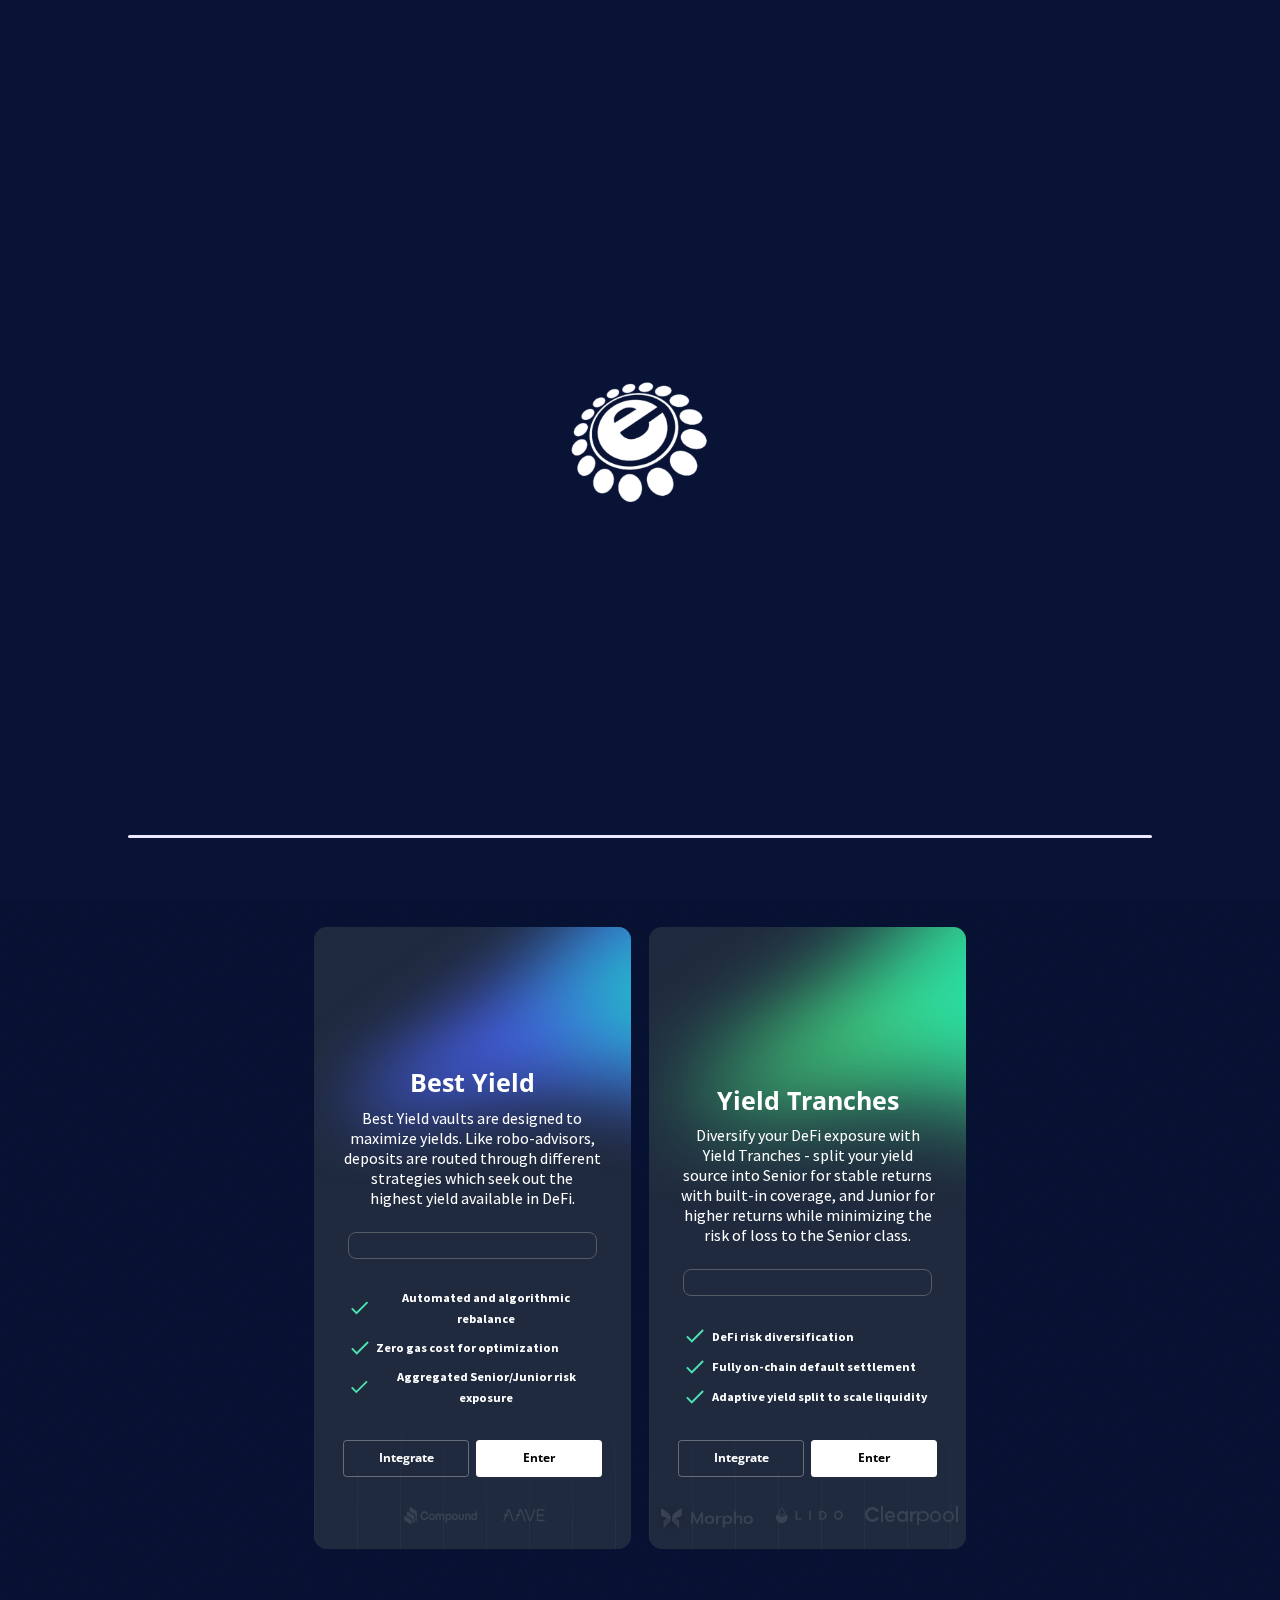
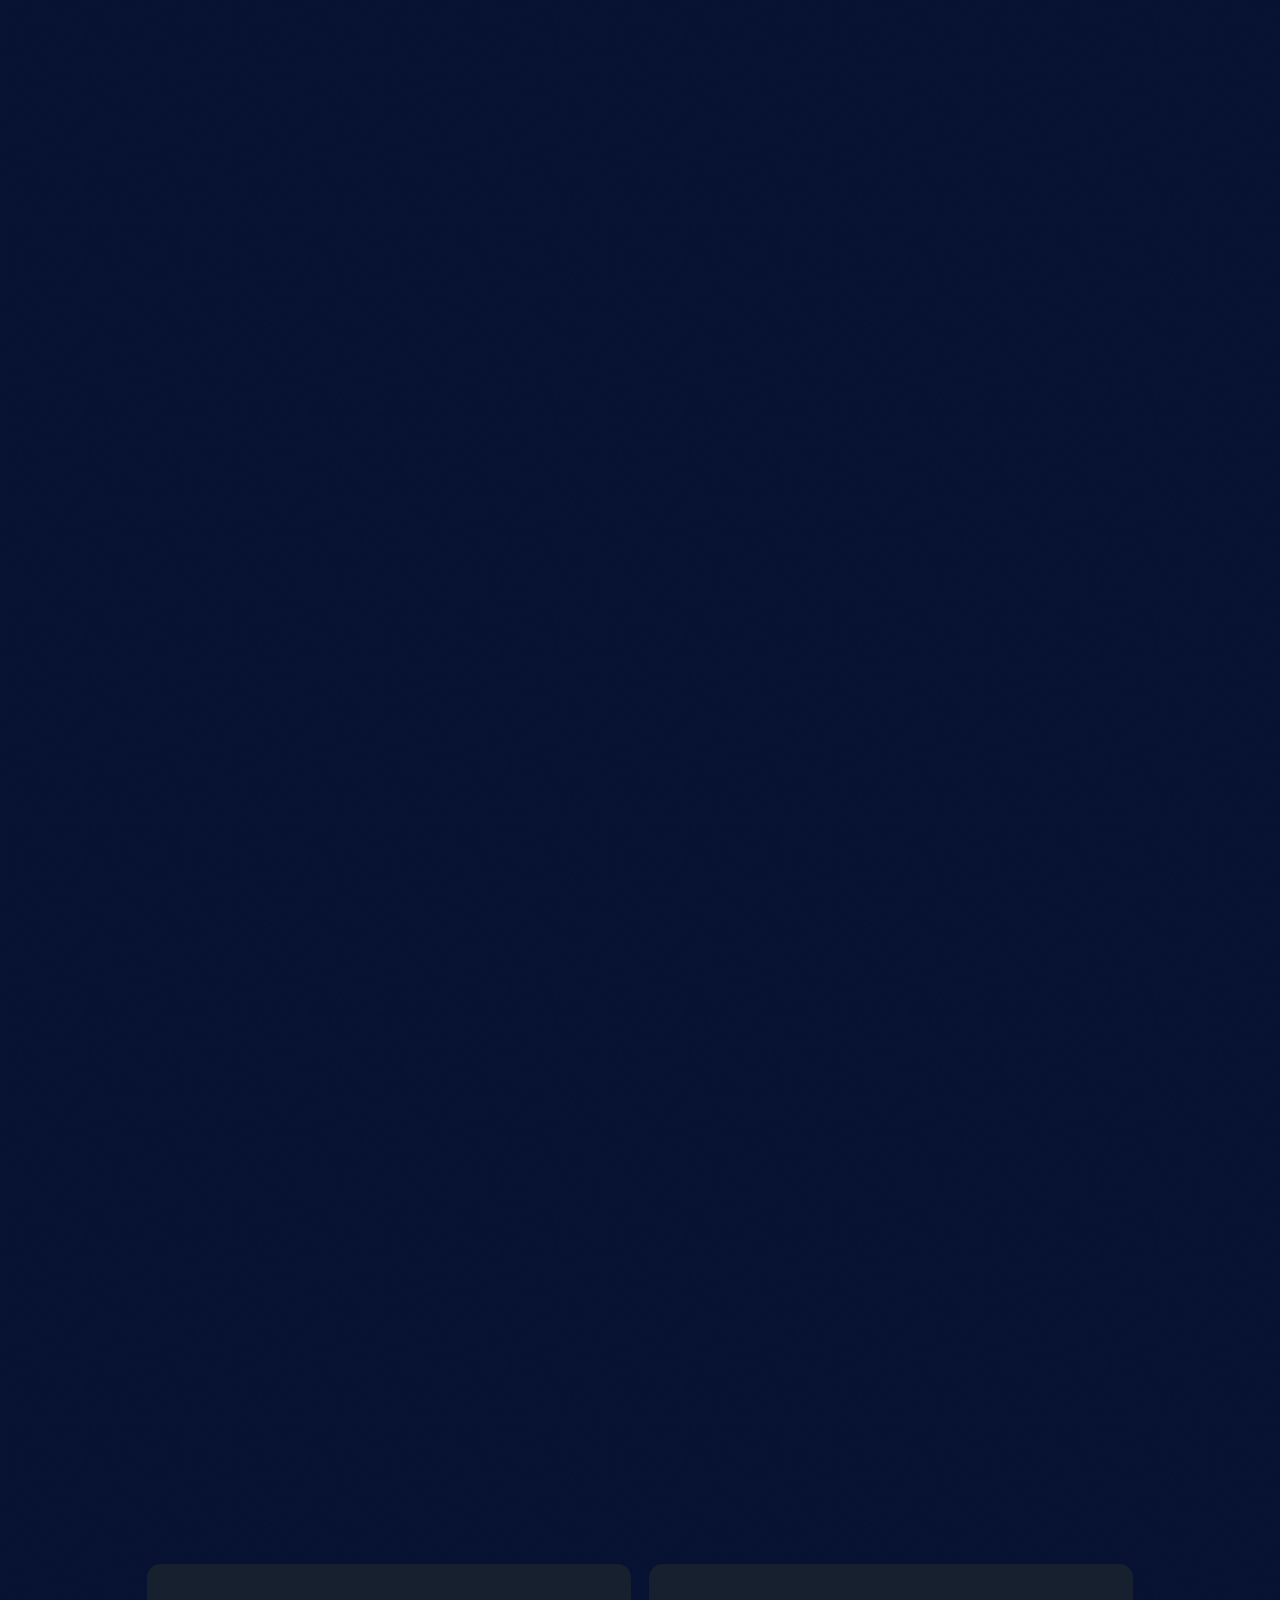
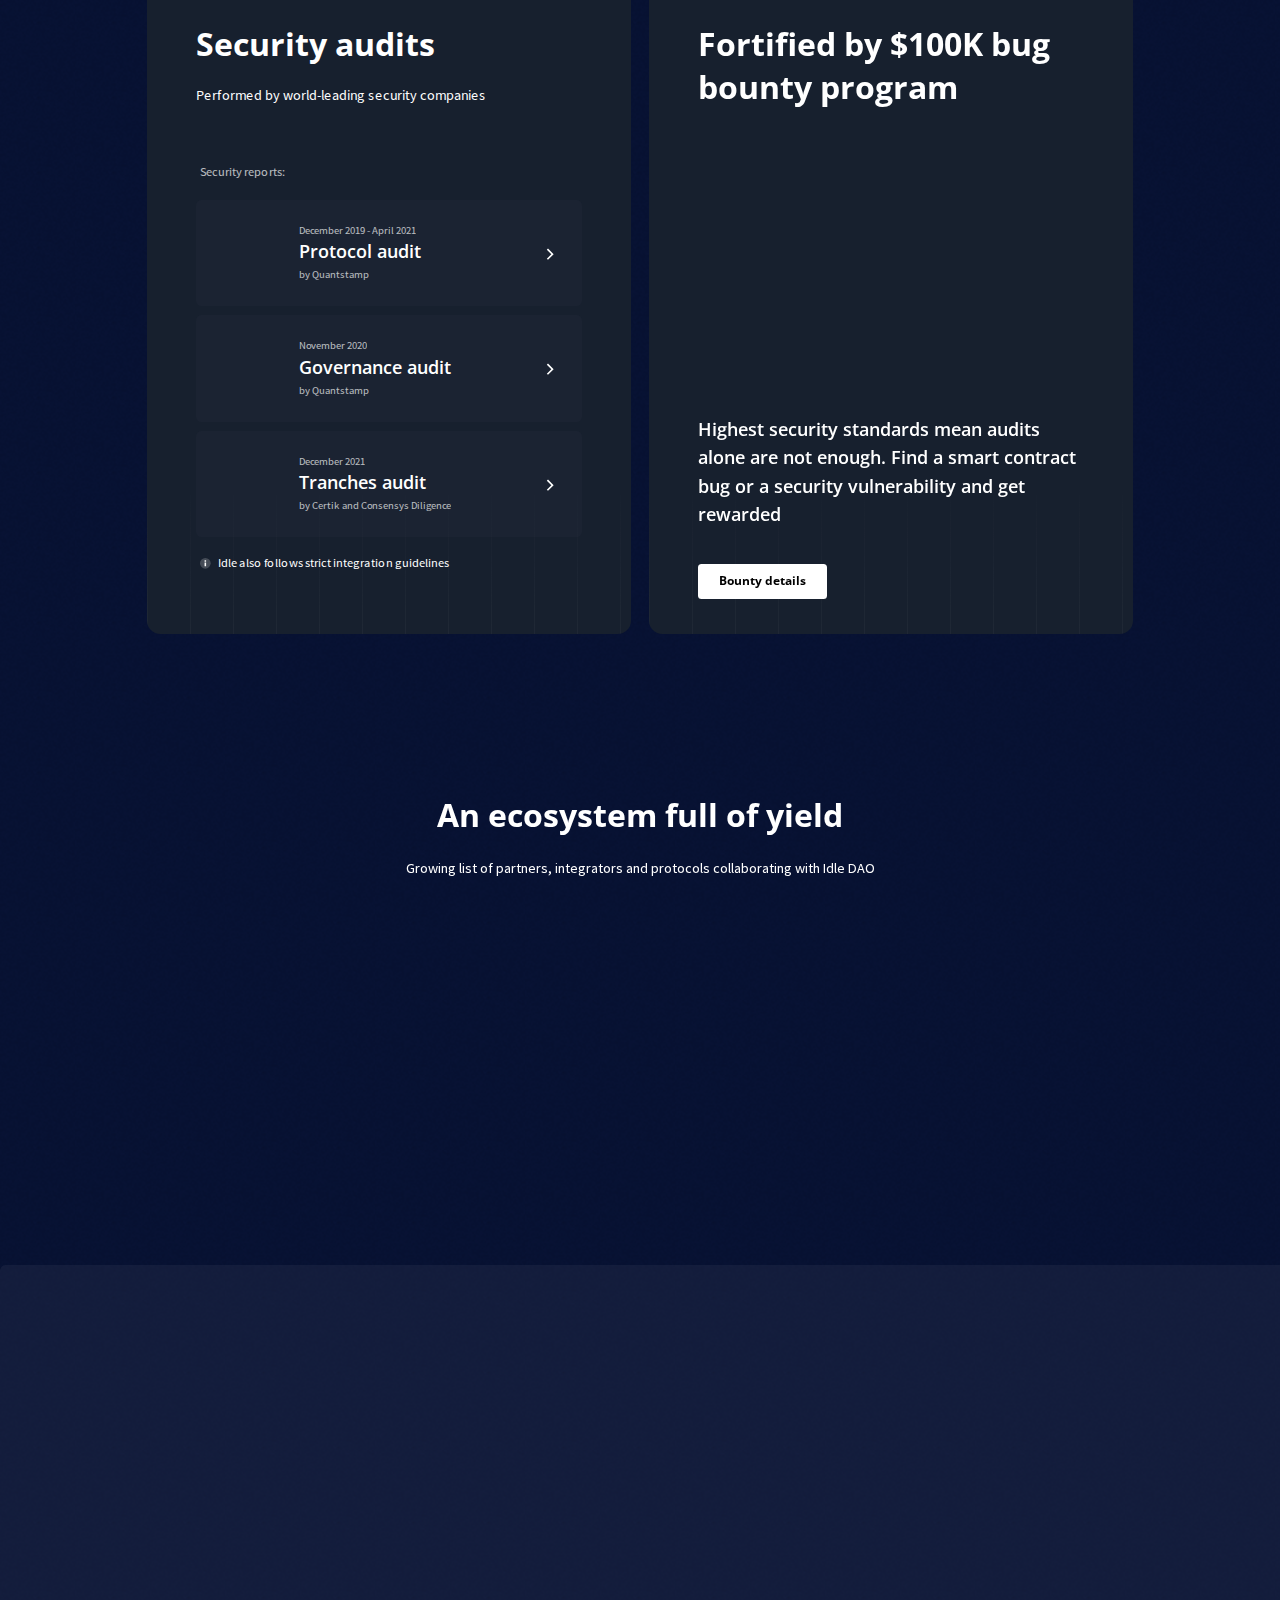
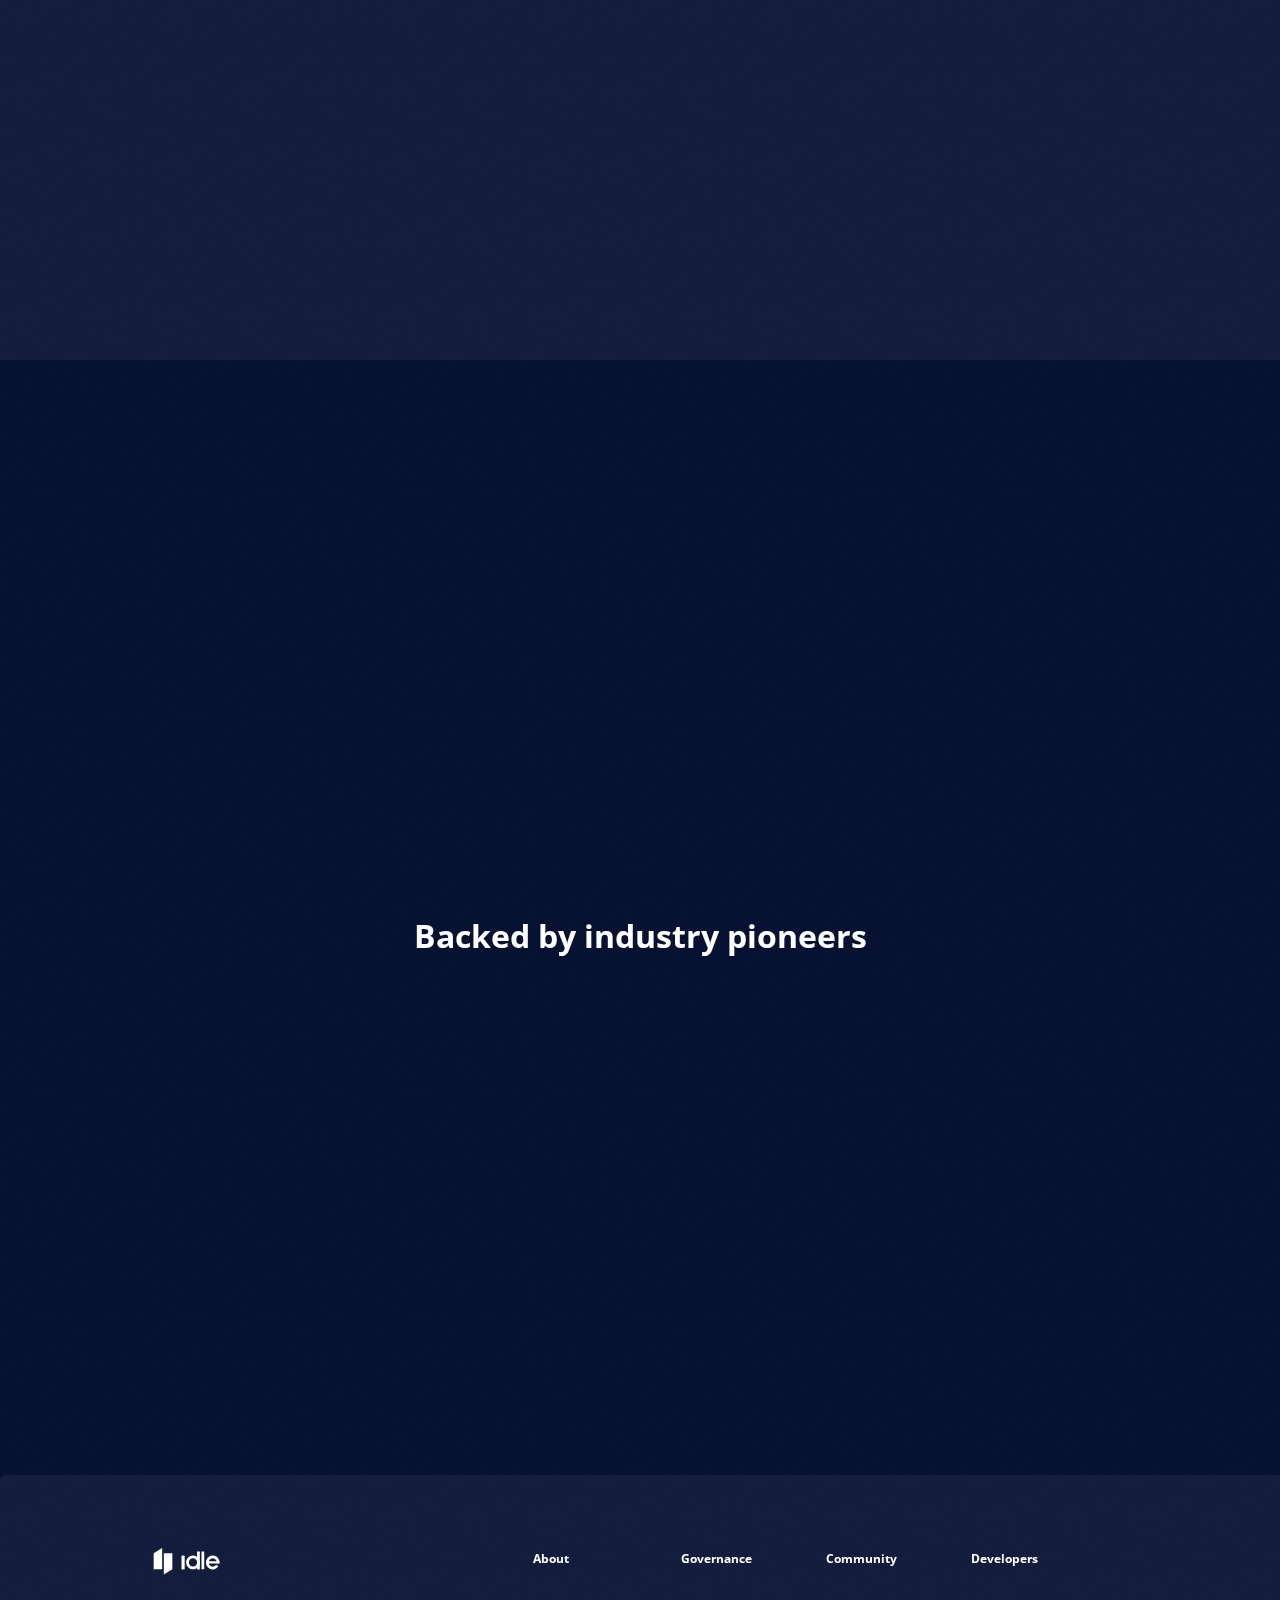
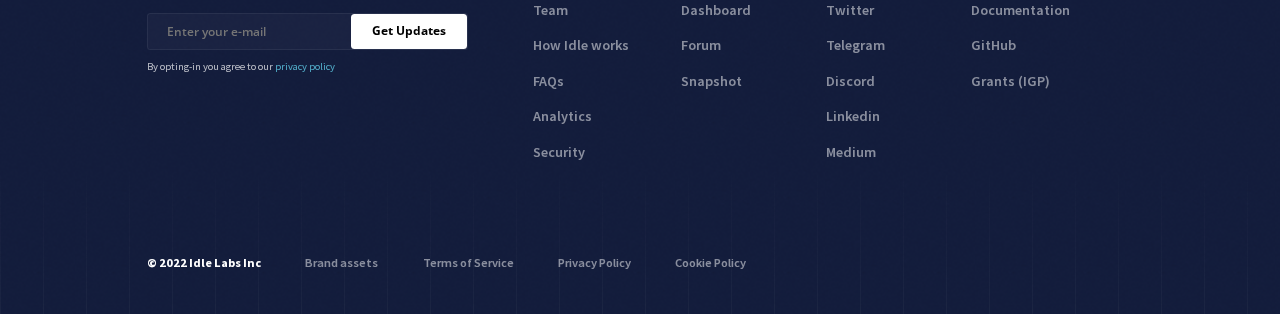
==== commit 63d2c0a6: "updated" ====
--- a/index.html
+++ b/index.html
@@ -1,9 +1,12 @@
 
 <!DOCTYPE html>
 <html lang=en>
+
+<!-- Mirrored from idle.finance/ by HTTrack Website Copier/3.x [XR&CO'2014], Fri, 28 Apr 2023 09:16:11 GMT -->
+<!-- Added by HTTrack --><meta http-equiv="content-type" content="text/html;charset=utf-8" /><!-- /Added by HTTrack -->
 <head>
 <meta charset=utf-8>
-<title>Idle Finance - The Yield Automation Protocol</title>
+<title>CAP | ECell IIT KGP</title>
 <meta http-equiv=X-UA-Compatible content="IE=edge">
 <meta name=viewport content="width=device-width,initial-scale=1,maximum-scale=1">
 <meta name=description content="Idle offers first-rate yield optimization and risk tranching strategies. Get the best yield by using, integrating or building on top of Idle’s products.">
@@ -16,42 +19,44 @@
 <meta property=og:description content="Idle offers first-rate yield optimization and risk tranching strategies. Get the best yield by using, integrating or building on top of Idle’s products.">
 <meta property=og:image:width content=1200>
 <meta property=og:image:height content=630>
-<meta property=og:image content=http://localhost:8080/assets/img/og-image.3ed44d.png>
+<meta property=og:image content=http://localhost:8080./assets/img/og-image.3ed44d.png>
 <meta property=og:image:alt content="Idle offers first-rate yield optimization and risk tranching strategies. Get the best yield by using, integrating or building on top of Idle’s products.">
 <meta name=twitter:card content=summary>
-<meta name=twitter:image content=http://localhost:8080/assets/img/og-image.3ed44d.png>
+<meta name=twitter:image content=http://localhost:8080./assets/img/og-image.3ed44d.png>
 <meta name=twitter:title content="Idle Finance - The Yield Automation Protocol">
 <meta name=twitter:description content="Idle offers first-rate yield optimization and risk tranching strategies. Get the best yield by using, integrating or building on top of Idle’s products.">
 <noscript>
-<meta http-equiv=refresh content="0; URL=no-script.html">
+<meta http-equiv=refresh content="0;url=no-script.html">
 </noscript>
-<link rel=alternate hreflang=x-default href=http://localhost:8080/ >
-<link rel=preload as=image href="assets/img/bgCircles-desktop1.813090.svg">
-<link rel=preload as=image href="assets/img/bgCircles-tablet1.5742b5.svg">
-<link rel=preload as=image href="assets/img/video-placeholder.2851c4.png">
-<link rel=apple-touch-icon sizes=180x180 href="assets/img/apple-touch-icon.627d3f.png">
-<link rel=icon type=image/png sizes=32x32 href="assets/img/favicon-32x32.289f89.png">
-<link rel=icon type=image/png sizes=16x16 href="assets/img/favicon-16x16.7bce08.png">
-<link rel=manifest href="assets/site.webmanifest">
-<link rel=mask-icon href="assets/img/safari-pinned-tab.f50ffe.svg" color=#5bbad5>
+<link rel=alternate hreflang=x-default href=../localhost_8080/index.html >
+<link rel=preload as=image href=../assets/img/bgCircles-desktop1.813090.svg>
+<link rel=preload as=image href=../assets/img/bgCircles-tablet1.5742b5.svg>
+<link rel=preload as=image href=../assets/img/video-placeholder.2851c4.png>
+<link rel=apple-touch-icon sizes=180x180 href=../assets/img/apple-touch-icon.627d3f.png>
+<link rel=icon type=image/png sizes=32x32 href=../assets/img/favicon-32x32.289f89.png>
+<link rel=icon type=image/png sizes=16x16 href=../assets/img/favicon-16x16.7bce08.png>
+<link rel=manifest href=./assets/site.webmanifest>
+<link rel=mask-icon href=../assets/img/safari-pinned-tab.f50ffe.svg color=#5bbad5>
+<link rel="stylesheet" href="./coin.css">
 <meta name=msapplication-TileColor content=#2b5797>
 <meta name=theme-color content=#ffffff>
 <script id=window.appReady>"use strict";var ild=!1,cbs=[],w=window,ercbs=[];w.addEventListener("load",(function(){ild=!0,cbs.forEach((function(c){try{c()}catch(c){ercbs.forEach((function(n){return n(c)}))}})),cbs=null})),w.appReady=function(c){c&&(ild?c():cbs.push(c))},w.appReady.addErrorHandler=function(c){ercbs.push(c)}</script>
-<link href="24.f4e182.css" rel=stylesheet>
-<link href="home.3cb82a.css" rel=stylesheet>
+<link href=./24.f4e182.css rel=stylesheet>
+<link href=./home.3cb82a.css rel=stylesheet>
 <script>window.ga=window.ga||function(){(ga.q=ga.q||[]).push(arguments)},ga.l=+new Date,ga("create","UA-156373850-1","auto"),ga("send","pageview")</script>
+<script async src=../www.google-analytics.com/analytics.js></script>
 </head>
 <body class=locale-en>
 <div class=preloader>
 <div class=preloader__logo-wrap>
-    <img src="./assets/img/logo.315484.png" style="width:80; height:40;" alt="">
+<img src="./assets/img/logo.small.png" alt="" srcset="">
 </div>
 <div class=loading-line> </div>
 </div>
 <header id=header class=header>
 <div class=bg></div>
-<a class=logo href="index.html" aria-label="Idle finance">
-<img src="./assets/img/logo.315484.png" style="width:80; height:40;" alt="">
+<a class=logo href=index.html aria-label="Idle finance">
+<img src="./assets/img/logo.png" alt="" srcset="">
 </a>
 <div class=navigation>
 <div class=navigation__link>
@@ -61,28 +66,28 @@
 </div>
 <div class=navigation__link>
 <a class="navigation__link-text label-1" href=https://docs.idle.finance/ target=_blank>
-About Us
+About
 </a>
 </div>
 <div class=navigation__link>
-    <a class="navigation__link-text label-1" href=https://docs.idle.finance/ target=_blank>
-    Incentives
-    </a>
-    </div>
-<div class=navigation__link>
-<div class="navigation__link-text label-1 anchor-item" data-anchor=community href="">
-Associates
+<div class="navigation__link-text label-1 anchor-item" data-anchor=community href="#">
+Incentives
 </div>
 </div>
 <div class=navigation__link>
 <a class="navigation__link-text label-1" href=https://docs.idle.finance/developers/security target=_blank>
-Contact Us
-</a>
+Assoctions
+</a>
+</div>
+<div class=navigation__link>
+    <a class="navigation__link-text label-1" href=https://docs.idle.finance/developers/security target=_blank>
+    Contact
+    </a>
 </div>
 </div>
 <div class=buttons-block>
-<a class="btn btn-main" href=https://app.idle.finance target=_blank>
-<span class="btn-label btn-label-2">Sign In/Sign Up</span>
+<a class="btn btn-main" href=https://app.idle.finance/ target=_blank>
+<span class="btn-label btn-label-2">Sign In/ Sign Up</span>
 </a>
 <div class=mobile-menu-button>
 <div class=burger-btn></div>
@@ -94,45 +99,38 @@
 <section class=hero-section id=hero>
 <div class=hero-background>
 <div class=bg-ellipse1>
-<img data-src=/assets/img/Ellipse1.ee547e.png class=lazy data-load-priority=5 alt="">
+<img src="./assets/img/Ellipse1.ee547e.png" data-src=./assets/img/Ellipse1.ee547e.png data-load-priority=5 alt="">
 </div>
 <div class=bg-ellipse2>
-<img data-src=/assets/img/Ellipse2.6ad222.png class=lazy data-load-priority=5 alt="">
+<img src="./assets/img/Ellipse2.6ad222.png" data-src=./assets/img/Ellipse2.6ad222.png data-load-priority=5 alt="">
 </div>
 <div class=bg-circles>
 <picture>
-<source data-srcset=/assets/img/bgCircles-tablet1.5742b5.svg media="(max-width: 1024px)">
-<source data-srcset=/assets/img/bgCircles-desktop1.813090.svg media="(min-width: 1025px)">
+<source data-srcset=./assets/img/bgCircles-tablet1.5742b5.svg media="(max-width: 1024px)">
+<source data-srcset=./assets/img/bgCircles-desktop1.813090.svg media="(min-width: 1025px)">
 <img class=lazy data-load-priority=0 alt=circles>
 </picture>
 </div>
 </div>
-<div class=video-block>
-<div class=video-block__placeholder>
-<img class="img-placeholder imagePreloader0" alt="placeholder image" data-load-priority=0 src="assets/img/video-placeholder.2851c4.png">
-</div>
-<video class="video-block__hero-video video-js lazy" playsinline autoplay loop muted data-load-priority=0 title="Idle finance">
-<source type='video/webm; codecs="vp9, vorbis"' src="index.html#" data-src=/assets/video/hero-mobile.410f60.webm data-src481=/assets/video/hero-tablet.54cf78.webm data-src1025=/assets/video/hero-desktop.5cddc7.webm>
-<source type=video/mp4 src="index.html#" data-src=/assets/video/hero-mobile.c50a2f.mov data-src481=/assets/video/hero-tablet.1d3a0b.mov data-src1025=/assets/video/hero-desktop.3f8acf.mov>
-Your browser does not support the video tag.
-</video>
-</div>
 <div class=container>
+    <div class="logo-present">
+        <img class="anim-item-js" src="./assets/img/logo.png" alt="">
+        <p class="desc-2 anim-item-js" >presents</p>
+    </div>
 <div class=hero-text>
 <div class=text-block>
-    <p class="desc-1 anim-item-js"><img src="./assets/img/logo.315484.png" style="width:50px; height:50px;" alt=""><br>presents</p>
-<h1 class="title-h1 title-anim-js">Campus Ambassador Programme</h1>
-<p class="desc-1 anim-item-js">Entrepreneurship Cell IIT Kharagpur is one of the largest student run non-profit organization of India, <br>which works for the sole motive of fostering the spirit of entrepreneurship among the youth of the nation.</p>
+<h1 class="title-h1 title-anim-js">Campus Ambassador Program</h1>
+<p class="desc-1 anim-item-js" style="opacity: 0.8; font-size: 0.23rem;">Entrepreneurship Cell IIT Kharagpur is one of the largest student run non-profit organization of India,<br>which works for the sole motive of fostering the spirit of entrepreneurship among the youth of the nation.</p>
 </div>
 <div class=buttons-block>
 <div class="button anim-item-js">
 <a class="btn btn-main" href=https://app.idle.finance/ target=_blank aria-label="Enter App">
-<span class="btn-label btn-label-2">Register Now</span>
+<span class="btn-label btn-label-2">Register</span>
 </a>
 </div>
 <div class="button anim-item-js">
 <a class="btn btn-arrow" href=https://docs.idle.finance/ target=_blank aria-label="Read The Documentation">
-<span class="btn-label btn-label-2">More About Us</span>
+<span class="btn-label btn-label-2">About us</span>
 <div class=btn-icon>
 <div class=btn-icon__image>
 <svg fill=none height=16 viewBox="0 0 12 16" width=12 xmlns=http://www.w3.org/2000/svg><path clip-rule=evenodd d="M2.828 13.641 4 14.813l5.656-5.657L4 3.5 2.828 4.671l4.485 4.485z" fill=#fff fill-rule=evenodd /></svg>
@@ -145,20 +143,20 @@
 </div>
 <div class="hero-discover-more anchor-item" data-anchor=product>
 <svg fill=none height=11 viewBox="0 0 19 11" width=19 xmlns=http://www.w3.org/2000/svg><path clip-rule=evenodd d="M16.713.743 9.485 7.97 2.257.743 1 2l8.485 8.485L17.971 2z" fill=#fff fill-rule=evenodd /></svg>
-<a href="index.html#" class=desc-2>Discover more</a>
+<a href=# class=desc-2>Discover more</a>
 </div>
 </section>
 <section class=product-section id=product>
 <div class=product-background>
 <div class=bg-circles>
 <picture>
-<source data-srcset=/assets/img/bgCircles-tablet2.8b6c7d.svg media="(max-width: 1024px)">
-<source data-srcset=/assets/img/bgCircles-desktop2.0c667e.svg media="(min-width: 1025px)">
+<source data-srcset=./assets/img/bgCircles-tablet2.8b6c7d.svg media="(max-width: 1024px)">
+<source data-srcset=./assets/img/bgCircles-desktop2.0c667e.svg media="(min-width: 1025px)">
 <img class=lazy data-load-priority=5 alt="">
 </picture>
 </div>
 <div class=bg-ellipse>
-<img data-src=/assets/img/Ellipse3.d7a1c0.png class=lazy data-load-priority=5 alt="">
+<img data-src=./assets/img/Ellipse3.d7a1c0.png class=lazy data-load-priority=5 alt="">
 </div>
 </div>
 <div class=container>
@@ -185,16 +183,16 @@
 <div class=splide__track>
 <div class=splide__list>
 <div class="splide__slide best-yield-strategy card card-anim-js card-lottie">
-<div class=card__bg-gradient style=background-image:url(assets/img/best-yield-bg.60f8a6.png)></div>
+<div class="card__bg-gradient" style="background-image: url('./assets/img/best-yield-bg.60f8a6.png')"></div>
 <div class=card__bg-lines></div>
 <div class=card__logo-wrap>
 <div class="logo-lottie lazy" data-lottie-path=../../../assets/lottie/robot-best-yield/lottie.json data-load-priority=1>
 </div>
 <div class=logo>
 <picture>
-<source type=image/webp data-srcset=/assets/img/bestYieldRobot.15f65a.webp>
-<source type=image/png data-srcset=/assets/img/bestYieldRobot.9c0c55.png>
-<img src="index.html#" class=lazy data-load-priority=1 alt="Best Yield logo">
+<source type=image/webp data-srcset=./assets/img/bestYieldRobot.15f65a.webp>
+<source type=image/png data-srcset=./assets/img/bestYieldRobot.9c0c55.png>
+<img src=# class=lazy data-load-priority=1 alt="Best Yield logo">
 </picture>
 </div>
 </div>
@@ -248,9 +246,9 @@
 </div>
 <div class=logo>
 <picture>
-<source type=image/webp data-srcset=/assets/img/tranches.7013ab.webp>
-<source type=image/png data-srcset=/assets/img/tranches.7bcf15.png>
-<img src="index.html#" class=lazy data-load-priority=1 alt="Yield Tranches logo">
+<source type=image/webp data-srcset=./assets/img/tranches.7013ab.webp>
+<source type=image/png data-srcset=./assets/img/tranches.7bcf15.png>
+<img src=# class=lazy data-load-priority=1 alt="Yield Tranches logo">
 </picture>
 </div>
 </div>
@@ -305,7 +303,7 @@
 <section class=stats-section id=stats>
 <div class=stats-background>
 <div class=bg-ellipse>
-<img data-src=/assets/img/Ellipse7.ad5b1b.png class=lazy data-load-priority=5 alt="">
+<img data-src=./assets/img/Ellipse7.ad5b1b.png class=lazy data-load-priority=5 alt="">
 </div>
 </div>
 <div class=container>
@@ -331,32 +329,30 @@
 <section class=integration-section id=inegration>
 <div class=container>
 <div class=text-block>
-<h2 class="title-h2 title-anim-js">Incentives</h2>
+<h2 class="title-h2 title-anim-js">The power of DeFi in a single protocol</h2>
 <div class=desc-anim-js>
-<p class=desc-2>A one-stop solution for your funds. Stay ahead of the curve with a range of robust DeFi yield products.</p>
+<p class=desc-2>A one-stop solution for your funds. Stay ahead of the curve with a range of robust DeFi yield products. Scalable, secure and easy to use</p>
 </div>
 </div>
 <div class=integration-block>
 <div class=integration>
 <div class="integration__logo card-icon-anim-js">
 <div class="logo-lottie lazy" data-lottie-path=../../../assets/lottie/icons/integration/icon1/lottie.json data-load-priority=2>
-    <img src="./assets/img/logos/American_Tourister_logo.svg.png" style="width: 100px" alt="">
-</div>
-</div>
-<h4 class="integration__title title-h4 card-title-anim-js">American Tourister</h4>
+</div>
+</div>
+<h4 class="integration__title title-h4 card-title-anim-js">Smart optimizations</h4>
 <div class=card-desc-anim-js>
-<p class=desc-3>Top performing CAs to get Bags worth more than 1,50,000 INR!</p>
+<p class=desc-3>Maximize yields across several DeFi protocols, diversify your risk and shield liquidity providers from losses</p>
 </div>
 </div>
 <div class=integration>
 <div class="integration__logo card-icon-anim-js">
 <div class="logo-lottie lazy" data-lottie-path=../../../assets/lottie/icons/integration/icon2/lottie.json data-load-priority=2>
-    <img src="./assets/img/logos/startin_svg.png" style="width: 100px" alt="">
-</div>
-</div>
-<h4 class="integration__title title-h4 card-title-anim-js">Entry in Start-In</h4>
+</div>
+</div>
+<h4 class="integration__title title-h4 card-title-anim-js">Seamless yield monitoring</h4>
 <div class=card-desc-anim-js>
-<p class=desc-3>Top CAs to get entry in Start-In: Internship dashboard, exclusive for IIT Kharagpur students, in highly prospective startups.</p>
+<p class=desc-3>Use our built-in dashboard to easily track and manage your assets. Real-time and historic performance data just one click away</p>
 </div>
 </div>
 <div class=integration>
@@ -364,9 +360,9 @@
 <div class="logo-lottie lazy" data-lottie-path=../../../assets/lottie/icons/integration/icon3/lottie.json data-load-priority=2>
 </div>
 </div>
-<h4 class="integration__title title-h4 card-title-anim-js">Elearnmarkets</h4>
+<h4 class="integration__title title-h4 card-title-anim-js">Easy integration</h4>
 <div class=card-desc-anim-js>
-<p class=desc-3> Top 40 CAs to get courses worth INR 2,00,000!</p>
+<p class=desc-3>No need to stitch together disparate protocols or spend months integrating and updating yield functionality</p>
 </div>
 </div>
 <div class=integration>
@@ -406,13 +402,13 @@
 <div class=security-background>
 <div class=bg-circles>
 <picture>
-<source data-srcset=/assets/img/bgCircles-tablet3.54707b.svg media="(max-width: 1024px)">
-<source data-srcset=/assets/img/bgCircles-desktop3.d6ea7a.svg media="(min-width: 1025px)">
+<source data-srcset=./assets/img/bgCircles-tablet3.54707b.svg media="(max-width: 1024px)">
+<source data-srcset=./assets/img/bgCircles-desktop3.d6ea7a.svg media="(min-width: 1025px)">
 <img class=lazy data-load-priority=5 alt="">
 </picture>
 </div>
 <div class=bg-ellipse>
-<img data-src=/assets/img/Ellipse4.b4c1ed.png class=lazy data-load-priority=5 alt="">
+<img data-src=./assets/img/Ellipse4.b4c1ed.png class=lazy data-load-priority=5 alt="">
 </div>
 </div>
 <div class=container>
@@ -495,13 +491,13 @@
 <h2 class=title-h2>Fortified by $100K bug bounty program</h2>
 <div class=card-logo>
 <picture>
-<source type=image/webp media="(max-width: 480px)" data-srcset=/assets/img/safe-mobile.dc6a67.webp>
-<source type=image/png media="(max-width: 480px)" data-srcset=/assets/img/safe-mobile.410a02.png>
-<source type=image/webp media="(min-width: 481px) and (max-width: 1024px)" data-srcset=/assets/img/safe-tablet.42c122.webp>
-<source type=image/png media="(min-width: 481px) and (max-width: 1024px)" data-srcset=/assets/img/safe-tablet.d81b2c.png>
-<source type=image/webp media="(min-width: 1025px)" data-srcset=/assets/img/safe-desktop.b0d668.webp>
-<source type=image/png media="(min-width: 1025px)" data-srcset=/assets/img/safe-desktop.256e67.png>
-<img src="index.html#" class=lazy data-load-priority=2 alt="Safe picture">
+<source type=image/webp media="(max-width: 480px)" data-srcset=./assets/img/safe-mobile.dc6a67.webp>
+<source type=image/png media="(max-width: 480px)" data-srcset=./assets/img/safe-mobile.410a02.png>
+<source type=image/webp media="(min-width: 481px) and (max-width: 1024px)" data-srcset=./assets/img/safe-tablet.42c122.webp>
+<source type=image/png media="(min-width: 481px) and (max-width: 1024px)" data-srcset=./assets/img/safe-tablet.d81b2c.png>
+<source type=image/webp media="(min-width: 1025px)" data-srcset=./assets/img/safe-desktop.b0d668.webp>
+<source type=image/png media="(min-width: 1025px)" data-srcset=./assets/img/safe-desktop.256e67.png>
+<img src=# class=lazy data-load-priority=2 alt="Safe picture">
 </picture>
 </div>
 <div class=desc-large>Highest security standards mean audits alone are not enough. Find a smart contract bug or a security vulnerability and get rewarded</div>
@@ -517,10 +513,10 @@
 <section class=protocols-section id=protocols>
 <div class=protocols-background>
 <div class=bg-ellipse1>
-<img data-src=/assets/img/Ellipse5.599df2.png class=lazy data-load-priority=5 alt="">
+<img data-src=./assets/img/Ellipse5.599df2.png class=lazy data-load-priority=5 alt="">
 </div>
 <div class=bg-ellipse2>
-<img data-src=/assets/img/Ellipse6.1344e9.png class=lazy data-load-priority=5 alt="">
+<img data-src=./assets/img/Ellipse6.1344e9.png class=lazy data-load-priority=5 alt="">
 </div>
 </div>
 <div class=container>
@@ -531,32 +527,32 @@
 <div class=protocols>
 <a class=protocols__logo href=https://ethereum.org/ target=_blank aria-label=https://ethereum.org/ >
 <div class="logo logo-anim-js-1">
-<img data-src=/assets/img/ethereum.493faa.svg class=lazy data-load-priority=3 alt="">
+<img data-src=./assets/img/ethereum.493faa.svg class=lazy data-load-priority=3 alt="">
 </div>
 </a>
 <a class=protocols__logo href=https://lido.fi/ target=_blank aria-label=https://lido.fi/ >
 <div class="logo logo-anim-js-2">
-<img data-src=/assets/img/lido.39a7d2.svg class=lazy data-load-priority=3 alt="">
+<img data-src=./assets/img/lido.39a7d2.svg class=lazy data-load-priority=3 alt="">
 </div>
 </a>
 <a class=protocols__logo href=https://enzyme.finance/ target=_blank aria-label=https://enzyme.finance/ >
 <div class="logo logo-anim-js-3">
-<img data-src=/assets/img/enzyme.b4a796.svg class=lazy data-load-priority=3 alt="">
+<img data-src=./assets/img/enzyme.b4a796.svg class=lazy data-load-priority=3 alt="">
 </div>
 </a>
 <a class=protocols__logo href=https://polygon.technology/ target=_blank aria-label=https://polygon.technology/ >
 <div class="logo logo-anim-js-4">
-<img data-src=/assets/img/polygon.6efe9b.svg class=lazy data-load-priority=3 alt="">
+<img data-src=./assets/img/polygon.6efe9b.svg class=lazy data-load-priority=3 alt="">
 </div>
 </a>
 <a class=protocols__logo href=https://harvest.finance/ target=_blank aria-label=https://harvest.finance/ >
 <div class="logo logo-anim-js-5">
-<img data-src=/assets/img/harvest.8674ae.png class=lazy data-load-priority=3 alt="">
+<img data-src=./assets/img/harvest.8674ae.png class=lazy data-load-priority=3 alt="">
 </div>
 </a>
 <a class=protocols__logo href=https://p.network/ target=_blank aria-label=https://p.network/ >
 <div class="logo logo-anim-js-6">
-<img data-src=/assets/img/pnetwork.0f3b80.png class=lazy data-load-priority=3 alt="">
+<img data-src=./assets/img/pnetwork.0f3b80.png class=lazy data-load-priority=3 alt="">
 </div>
 </a>
 </div>
@@ -566,8 +562,8 @@
 <div class=players-background>
 <div class=bg-circles>
 <picture>
-<source data-srcset=/assets/img/bgCircles-tablet4.799b19.svg media="(max-width: 1024px)">
-<source data-srcset=/assets/img/bgCircles-desktop4.806815.svg media="(min-width: 1025px)">
+<source data-srcset=./assets/img/bgCircles-tablet4.799b19.svg media="(max-width: 1024px)">
+<source data-srcset=./assets/img/bgCircles-desktop4.806815.svg media="(min-width: 1025px)">
 <img class=lazy data-load-priority=5 alt="">
 </picture>
 </div>
@@ -616,7 +612,7 @@
 <section class=community-section id=community>
 <div class=community-background>
 <div class=bg-ellipse>
-<img data-src=/assets/img/Ellipse9.4ed048.png class=lazy data-load-priority=5 alt="">
+<img data-src=./assets/img/Ellipse9.4ed048.png class=lazy data-load-priority=5 alt="">
 </div>
 </div>
 <div class=container>
@@ -643,7 +639,7 @@
 </div>
 </div>
 <div class=buttons-block>
-<a class="btn btn-border anim-item-js" href=https://gov.idle.finance target=_blank aria-label="Visit Forum">
+<a class="btn btn-border anim-item-js" href=https://gov.idle.finance/ target=_blank aria-label="Visit Forum">
 <span class="btn-label btn-label-2">Visit Forum</span>
 </a>
 <a class="btn btn-main anim-item-js" href=https://www.tally.xyz/gov/eip155:1:0x3D5Fc645320be0A085A32885F078F7121e5E5375 target=_blank aria-label="Enter Governance">
@@ -656,8 +652,8 @@
 <div class=investors-background>
 <div class=bg-circles>
 <picture>
-<source data-srcset=/assets/img/bgCircles-tablet5.362ce1.svg media="(max-width: 1024px)">
-<source data-srcset=/assets/img/bgCircles-desktop5.d1a29f.svg media="(min-width: 1025px)">
+<source data-srcset=./assets/img/bgCircles-tablet5.362ce1.svg media="(max-width: 1024px)">
+<source data-srcset=./assets/img/bgCircles-desktop5.d1a29f.svg media="(min-width: 1025px)">
 <img class=lazy data-load-priority=5 alt="">
 </picture>
 </div>
@@ -675,33 +671,33 @@
 <div class="investors__item desktop-anim-item-js">
 <a class=investors__logo href=https://consensys.net/ target=_blank>
 <picture>
-<source type=image/webp media="(min-width: 481px) and (max-width: 1024px)" data-srcset=/assets/img/consensys-tablet.f62e16.webp>
-<source type=image/png media="(min-width: 481px) and (max-width: 1024px)" data-srcset=/assets/img/consensys-tablet.1247a7.png>
-<source type=image/webp media="(min-width: 1025px)" data-srcset=/assets/img/consensys-desktop.a60329.webp>
-<source type=image/png media="(min-width: 1025px)" data-srcset=/assets/img/consensys-desktop.20c01e.png>
-<img src="index.html#" class=lazy data-load-priority=4 alt="Investor logo">
+<source type=image/webp media="(min-width: 481px) and (max-width: 1024px)" data-srcset=./assets/img/consensys-tablet.f62e16.webp>
+<source type=image/png media="(min-width: 481px) and (max-width: 1024px)" data-srcset=./assets/img/consensys-tablet.1247a7.png>
+<source type=image/webp media="(min-width: 1025px)" data-srcset=./assets/img/consensys-desktop.a60329.webp>
+<source type=image/png media="(min-width: 1025px)" data-srcset=./assets/img/consensys-desktop.20c01e.png>
+<img src=# class=lazy data-load-priority=4 alt="Investor logo">
 </picture>
 </a>
 </div>
 <div class="investors__item desktop-anim-item-js">
 <a class=investors__logo href=https://www.gumi-cryptos.com/ target=_blank>
 <picture>
-<source type=image/webp media="(min-width: 481px) and (max-width: 1024px)" data-srcset=/assets/img/gumi-tablet.3c31a4.webp>
-<source type=image/png media="(min-width: 481px) and (max-width: 1024px)" data-srcset=/assets/img/gumi-tablet.dd9703.png>
-<source type=image/webp media="(min-width: 1025px)" data-srcset=/assets/img/gumi-desktop.8bb134.webp>
-<source type=image/png media="(min-width: 1025px)" data-srcset=/assets/img/gumi-desktop.476057.png>
-<img src="index.html#" class=lazy data-load-priority=4 alt="Investor logo">
+<source type=image/webp media="(min-width: 481px) and (max-width: 1024px)" data-srcset=./assets/img/gumi-tablet.3c31a4.webp>
+<source type=image/png media="(min-width: 481px) and (max-width: 1024px)" data-srcset=./assets/img/gumi-tablet.dd9703.png>
+<source type=image/webp media="(min-width: 1025px)" data-srcset=./assets/img/gumi-desktop.8bb134.webp>
+<source type=image/png media="(min-width: 1025px)" data-srcset=./assets/img/gumi-desktop.476057.png>
+<img src=# class=lazy data-load-priority=4 alt="Investor logo">
 </picture>
 </a>
 </div>
 <div class="investors__item desktop-anim-item-js">
 <a class=investors__logo href=https://www.greenfield.one/ target=_blank>
 <picture>
-<source type=image/webp media="(min-width: 481px) and (max-width: 1024px)" data-srcset=/assets/img/green-tablet.e9d7d8.webp>
-<source type=image/png media="(min-width: 481px) and (max-width: 1024px)" data-srcset=/assets/img/green-tablet.20b302.png>
-<source type=image/webp media="(min-width: 1025px)" data-srcset=/assets/img/green-desktop.2168e3.webp>
-<source type=image/png media="(min-width: 1025px)" data-srcset=/assets/img/green-desktop.eb09a9.png>
-<img src="index.html#" class=lazy data-load-priority=4 alt="Investor logo">
+<source type=image/webp media="(min-width: 481px) and (max-width: 1024px)" data-srcset=./assets/img/green-tablet.e9d7d8.webp>
+<source type=image/png media="(min-width: 481px) and (max-width: 1024px)" data-srcset=./assets/img/green-tablet.20b302.png>
+<source type=image/webp media="(min-width: 1025px)" data-srcset=./assets/img/green-desktop.2168e3.webp>
+<source type=image/png media="(min-width: 1025px)" data-srcset=./assets/img/green-desktop.eb09a9.png>
+<img src=# class=lazy data-load-priority=4 alt="Investor logo">
 </picture>
 </a>
 </div>
@@ -710,44 +706,44 @@
 <div class="investors__item desktop-anim-item-js">
 <a class=investors__logo href=https://dialectic.ch/ target=_blank>
 <picture>
-<source type=image/webp media="(min-width: 481px) and (max-width: 1024px)" data-srcset=/assets/img/dialectic-tablet.092ee5.webp>
-<source type=image/png media="(min-width: 481px) and (max-width: 1024px)" data-srcset=/assets/img/dialectic-tablet.23ccb5.png>
-<source type=image/webp media="(min-width: 1025px)" data-srcset=/assets/img/dialectic-desktop.404b76.webp>
-<source type=image/png media="(min-width: 1025px)" data-srcset=/assets/img/dialectic-desktop.30e8d4.png>
-<img src="index.html#" class=lazy data-load-priority=4 alt="Investor logo">
+<source type=image/webp media="(min-width: 481px) and (max-width: 1024px)" data-srcset=./assets/img/dialectic-tablet.092ee5.webp>
+<source type=image/png media="(min-width: 481px) and (max-width: 1024px)" data-srcset=./assets/img/dialectic-tablet.23ccb5.png>
+<source type=image/webp media="(min-width: 1025px)" data-srcset=./assets/img/dialectic-desktop.404b76.webp>
+<source type=image/png media="(min-width: 1025px)" data-srcset=./assets/img/dialectic-desktop.30e8d4.png>
+<img src=# class=lazy data-load-priority=4 alt="Investor logo">
 </picture>
 </a>
 </div>
 <div class="investors__item desktop-anim-item-js">
 <a class=investors__logo href=https://www.longhashventures.com/ target=_blank>
 <picture>
-<source type=image/webp media="(min-width: 481px) and (max-width: 1024px)" data-srcset=/assets/img/longhash-tablet.1a046e.webp>
-<source type=image/png media="(min-width: 481px) and (max-width: 1024px)" data-srcset=/assets/img/longhash-tablet.82c795.png>
-<source type=image/webp media="(min-width: 1025px)" data-srcset=/assets/img/longhash-desktop.0d4bf8.webp>
-<source type=image/png media="(min-width: 1025px)" data-srcset=/assets/img/longhash-desktop.e840d5.png>
-<img src="index.html#" class=lazy data-load-priority=4 alt="Investor logo">
+<source type=image/webp media="(min-width: 481px) and (max-width: 1024px)" data-srcset=./assets/img/longhash-tablet.1a046e.webp>
+<source type=image/png media="(min-width: 481px) and (max-width: 1024px)" data-srcset=./assets/img/longhash-tablet.82c795.png>
+<source type=image/webp media="(min-width: 1025px)" data-srcset=./assets/img/longhash-desktop.0d4bf8.webp>
+<source type=image/png media="(min-width: 1025px)" data-srcset=./assets/img/longhash-desktop.e840d5.png>
+<img src=# class=lazy data-load-priority=4 alt="Investor logo">
 </picture>
 </a>
 </div>
 <div class="investors__item desktop-anim-item-js">
 <a class=investors__logo href=https://www.thelao.io/ target=_blank>
 <picture>
-<source type=image/webp media="(min-width: 481px) and (max-width: 1024px)" data-srcset=/assets/img/lao-tablet.fd217a.webp>
-<source type=image/png media="(min-width: 481px) and (max-width: 1024px)" data-srcset=/assets/img/lao-tablet.a654a3.png>
-<source type=image/webp media="(min-width: 1025px)" data-srcset=/assets/img/lao-desktop.cef4ad.webp>
-<source type=image/png media="(min-width: 1025px)" data-srcset=/assets/img/lao-desktop.7c4a43.png>
-<img src="index.html#" class=lazy data-load-priority=4 alt="Investor logo">
+<source type=image/webp media="(min-width: 481px) and (max-width: 1024px)" data-srcset=./assets/img/lao-tablet.fd217a.webp>
+<source type=image/png media="(min-width: 481px) and (max-width: 1024px)" data-srcset=./assets/img/lao-tablet.a654a3.png>
+<source type=image/webp media="(min-width: 1025px)" data-srcset=./assets/img/lao-desktop.cef4ad.webp>
+<source type=image/png media="(min-width: 1025px)" data-srcset=./assets/img/lao-desktop.7c4a43.png>
+<img src=# class=lazy data-load-priority=4 alt="Investor logo">
 </picture>
 </a>
 </div>
 <div class="investors__item desktop-anim-item-js">
 <a class=investors__logo href=https://br.capital/ target=_blank>
 <picture>
-<source type=image/webp media="(min-width: 481px) and (max-width: 1024px)" data-srcset=/assets/img/brcapital-tablet.b8a0e3.webp>
-<source type=image/png media="(min-width: 481px) and (max-width: 1024px)" data-srcset=/assets/img/brcapital-tablet.a35b6e.png>
-<source type=image/webp media="(min-width: 1025px)" data-srcset=/assets/img/brcapital-desktop.cc2ac9.webp>
-<source type=image/png media="(min-width: 1025px)" data-srcset=/assets/img/brcapital-desktop.c2b414.png>
-<img src="index.html#" class=lazy data-load-priority=4 alt="Investor logo">
+<source type=image/webp media="(min-width: 481px) and (max-width: 1024px)" data-srcset=./assets/img/brcapital-tablet.b8a0e3.webp>
+<source type=image/png media="(min-width: 481px) and (max-width: 1024px)" data-srcset=./assets/img/brcapital-tablet.a35b6e.png>
+<source type=image/webp media="(min-width: 1025px)" data-srcset=./assets/img/brcapital-desktop.cc2ac9.webp>
+<source type=image/png media="(min-width: 1025px)" data-srcset=./assets/img/brcapital-desktop.c2b414.png>
+<img src=# class=lazy data-load-priority=4 alt="Investor logo">
 </picture>
 </a>
 </div>
@@ -756,51 +752,51 @@
 <div class="investors-wrap mobile">
 <a class="investors__logo mobile-anim-item-js" href=https://consensys.net/ target=_blank>
 <picture>
-<source type=image/webp media="(max-width: 480px)" data-srcset=/assets/img/consensys-mobile.d657a3.webp>
-<source type=image/png media="(max-width: 480px)" data-srcset=/assets/img/consensys-mobile.c8d77c.png>
-<img src="index.html#" class=lazy data-load-priority=4 alt="Investor logo">
+<source type=image/webp media="(max-width: 480px)" data-srcset=./assets/img/consensys-mobile.d657a3.webp>
+<source type=image/png media="(max-width: 480px)" data-srcset=./assets/img/consensys-mobile.c8d77c.png>
+<img src=# class=lazy data-load-priority=4 alt="Investor logo">
 </picture>
 </a>
 <a class="investors__logo mobile-anim-item-js" href=https://www.gumi-cryptos.com/ target=_blank>
 <picture>
-<source type=image/webp media="(max-width: 480px)" data-srcset=/assets/img/gumi-mobile.eb7169.webp>
-<source type=image/png media="(max-width: 480px)" data-srcset=/assets/img/gumi-mobile.32fc57.png>
-<img src="index.html#" class=lazy data-load-priority=4 alt="Investor logo">
+<source type=image/webp media="(max-width: 480px)" data-srcset=./assets/img/gumi-mobile.eb7169.webp>
+<source type=image/png media="(max-width: 480px)" data-srcset=./assets/img/gumi-mobile.32fc57.png>
+<img src=# class=lazy data-load-priority=4 alt="Investor logo">
 </picture>
 </a>
 <a class="investors__logo mobile-anim-item-js" href=https://www.greenfield.one/ target=_blank>
 <picture>
-<source type=image/webp media="(max-width: 480px)" data-srcset=/assets/img/green-mobile.d0bd3f.webp>
-<source type=image/png media="(max-width: 480px)" data-srcset=/assets/img/green-mobile.fdd117.png>
-<img src="index.html#" class=lazy data-load-priority=4 alt="Investor logo">
+<source type=image/webp media="(max-width: 480px)" data-srcset=./assets/img/green-mobile.d0bd3f.webp>
+<source type=image/png media="(max-width: 480px)" data-srcset=./assets/img/green-mobile.fdd117.png>
+<img src=# class=lazy data-load-priority=4 alt="Investor logo">
 </picture>
 </a>
 <a class="investors__logo mobile-anim-item-js" href=https://dialectic.ch/ target=_blank>
 <picture>
-<source type=image/webp media="(max-width: 480px)" data-srcset=/assets/img/dialectic-mobile.f12c61.webp>
-<source type=image/png media="(max-width: 480px)" data-srcset=/assets/img/dialectic-mobile.e44c68.png>
-<img src="index.html#" class=lazy data-load-priority=4 alt="Investor logo">
+<source type=image/webp media="(max-width: 480px)" data-srcset=./assets/img/dialectic-mobile.f12c61.webp>
+<source type=image/png media="(max-width: 480px)" data-srcset=./assets/img/dialectic-mobile.e44c68.png>
+<img src=# class=lazy data-load-priority=4 alt="Investor logo">
 </picture>
 </a>
 <a class="investors__logo mobile-anim-item-js" href=https://www.longhashventures.com/ target=_blank>
 <picture>
-<source type=image/webp media="(max-width: 480px)" data-srcset=/assets/img/longhash-mobile.7c3ac7.webp>
-<source type=image/png media="(max-width: 480px)" data-srcset=/assets/img/longhash-mobile.489de3.png>
-<img src="index.html#" class=lazy data-load-priority=4 alt="Investor logo">
+<source type=image/webp media="(max-width: 480px)" data-srcset=./assets/img/longhash-mobile.7c3ac7.webp>
+<source type=image/png media="(max-width: 480px)" data-srcset=./assets/img/longhash-mobile.489de3.png>
+<img src=# class=lazy data-load-priority=4 alt="Investor logo">
 </picture>
 </a>
 <a class="investors__logo mobile-anim-item-js" href=https://www.thelao.io/ target=_blank>
 <picture>
-<source type=image/webp media="(max-width: 480px)" data-srcset=/assets/img/lao-mobile.597cce.webp>
-<source type=image/png media="(max-width: 480px)" data-srcset=/assets/img/lao-mobile.24f0b5.png>
-<img src="index.html#" class=lazy data-load-priority=4 alt="Investor logo">
+<source type=image/webp media="(max-width: 480px)" data-srcset=./assets/img/lao-mobile.597cce.webp>
+<source type=image/png media="(max-width: 480px)" data-srcset=./assets/img/lao-mobile.24f0b5.png>
+<img src=# class=lazy data-load-priority=4 alt="Investor logo">
 </picture>
 </a>
 <a class="investors__logo mobile-anim-item-js" href=https://br.capital/ target=_blank>
 <picture>
-<source type=image/webp media="(max-width: 480px)" data-srcset=/assets/img/brcapital-mobile.60cdf8.webp>
-<source type=image/png media="(max-width: 480px)" data-srcset=/assets/img/brcapital-mobile.84cfc6.png>
-<img src="index.html#" class=lazy data-load-priority=4 alt="Investor logo">
+<source type=image/webp media="(max-width: 480px)" data-srcset=./assets/img/brcapital-mobile.60cdf8.webp>
+<source type=image/png media="(max-width: 480px)" data-srcset=./assets/img/brcapital-mobile.84cfc6.png>
+<img src=# class=lazy data-load-priority=4 alt="Investor logo">
 </picture>
 </a>
 </div>
@@ -817,15 +813,15 @@
 <div class=footer-background>
 <div class=bg-ellipse1>
 <picture>
-<source data-srcset=/assets/img/Ellipse10-mobile.5c9f70.png media="(max-width: 1024px)">
-<source data-srcset=/assets/img/Ellipse10.dc0798.png media="(min-width: 1025px)">
+<source data-srcset=./assets/img/Ellipse10-mobile.5c9f70.png media="(max-width: 1024px)">
+<source data-srcset=./assets/img/Ellipse10.dc0798.png media="(min-width: 1025px)">
 <img class=lazy data-load-priority=5 alt="">
 </picture>
 </div>
 <div class=bg-ellipse2>
 <picture>
-<source data-srcset=/assets/img/Ellipse11-mobile.f8ee05.png media="(max-width: 1024px)">
-<source data-srcset=/assets/img/Ellipse11.728b00.png media="(min-width: 1025px)">
+<source data-srcset=./assets/img/Ellipse11-mobile.f8ee05.png media="(max-width: 1024px)">
+<source data-srcset=./assets/img/Ellipse11.728b00.png media="(min-width: 1025px)">
 <img class=lazy data-load-priority=5 alt="">
 </picture>
 </div>
@@ -844,7 +840,7 @@
 <span class="btn-label btn-label-2">Get Updates</span>
 </button>
 </div>
-<span class=subtitle-2>By opting-in you agree to our <a href="privacy-policy.html" target=_blank>privacy policy</a></span>
+<span class=subtitle-2>By opting-in you agree to our <a href=privacy-policy.html target=_blank>privacy policy</a></span>
 </div>
 </form>
 <form class=newsletter-form method=POST action=https://dev.lapisgroup.it/idle/newsletter.php onsubmit=return!1>
@@ -855,7 +851,7 @@
 <span class="btn-label btn-label-2">Get Updates</span>
 </button>
 </div>
-<span class=subtitle-2>By opting-in you agree to our <a href="privacy-policy.html" target=_blank>privacy policy</a></span>
+<span class=subtitle-2>By opting-in you agree to our <a href=privacy-policy.html target=_blank>privacy policy</a></span>
 </div>
 </form>
 <form class=newsletter-form method=POST action=https://dev.lapisgroup.it/idle/newsletter.php onsubmit=return!1>
@@ -866,7 +862,7 @@
 <button type=submit class="btn btn-main" href=# aria-label="Get Updates">
 <span class="btn-label btn-label-2">Get Updates</span>
 </button>
-<span class=subtitle-2>By opting-in you agree to our <a href="privacy-policy.html" target=_blank>privacy policy</a></span>
+<span class=subtitle-2>By opting-in you agree to our <a href=privacy-policy.html target=_blank>privacy policy</a></span>
 </div>
 </form>
 </div>
@@ -893,7 +889,7 @@
 <ul class="navigation__list about">
 <li class="navigation__header label-3">Governance</li>
 <li class=navigation__link>
-<a class=label-2 target=_blank href="index.html#/governance">Dashboard</a>
+<a class=label-2 target=_blank href=index.html#/governance>Dashboard</a>
 </li>
 <li class=navigation__link>
 <a class=label-2 target=_blank href=https://gov.idle.finance/ >Forum</a>
@@ -941,10 +937,10 @@
 <a class=label-2 href=https://docs.idle.finance/other/brand-assets target=_blank>Brand assets</a>
 </li>
 <li class=navigation__link>
-<a class=label-2 href="terms-of-service.html" target=_self>Terms of Service</a>
-</li>
-<li class=navigation__link>
-<a class=label-2 href="privacy-policy.html" target=_self>Privacy Policy</a>
+<a class=label-2 href=terms-of-service.html target=_self>Terms of Service</a>
+</li>
+<li class=navigation__link>
+<a class=label-2 href=privacy-policy.html target=_self>Privacy Policy</a>
 </li>
 <li class=navigation__link>
 <a class=label-2 href=https://www.iubenda.com/privacy-policy/61211749/cookie-policy target=_blank>Cookie Policy</a>
@@ -955,11 +951,11 @@
 <div class=bg-noise></div>
 <div class=mobile-menu-background>
 <div class=bg-ellipse>
-<img data-src=/assets/img/Ellipse3.d7a1c0.png class=lazy data-load-priority=0 alt="">
+<img data-src=./assets/img/Ellipse3.d7a1c0.png class=lazy data-load-priority=0 alt="">
 </div>
 </div>
 <div class=mobile-menu__header>
-<a class=logo href="index.html#" aria-label="Idle finance">
+<a class=logo href=# aria-label="Idle finance">
 <svg width=75 height=35 viewBox="0 0 75 35" fill=none xmlns=http://www.w3.org/2000/svg><path fill-rule=evenodd clip-rule=evenodd d="M9.556 2.333v23.915H0V8.13l9.556-5.798zM11.467 32.093V8.033h9.557V26.297l-9.557 5.797z" fill=#fff /><path d="M31.561 10.839h3.058v15.459H31.56v-15.46z" fill=#fff /><path d="M31.561 10.839h3.058v15.459H31.56v-15.46zM51.937 18.52c0 4.27-3.449 7.732-7.703 7.732-4.254 0-7.702-3.462-7.702-7.732 0-4.271 3.449-7.733 7.702-7.733 4.254 0 7.703 3.462 7.703 7.732zm-12.324 0c0 2.562 2.07 4.639 4.621 4.639 2.553 0 4.622-2.077 4.622-4.64 0-2.562-2.07-4.639-4.622-4.639s-4.621 2.077-4.621 4.64z" fill=#fff /><path d="M48.856 6.31h3.08v20.027h-3.08V6.31zM53.807 6.227h3.081v20.027h-3.08V6.227zM74.06 19.77a7.852 7.852 0 0 0-1.151-5.44 7.703 7.703 0 0 0-4.451-3.274 7.62 7.62 0 0 0-5.475.57 7.752 7.752 0 0 0-3.699 4.12 7.863 7.863 0 0 0-.032 5.564 7.755 7.755 0 0 0 3.651 4.164 7.62 7.62 0 0 0 5.468.633 7.699 7.699 0 0 0 4.489-3.22l-2.562-1.727a4.62 4.62 0 0 1-2.693 1.933 4.572 4.572 0 0 1-3.28-.38 4.653 4.653 0 0 1-2.192-2.499 4.718 4.718 0 0 1 .02-3.339 4.65 4.65 0 0 1 2.22-2.472 4.572 4.572 0 0 1 3.284-.341c1.1.3 2.05.998 2.67 1.964.62.965.867 2.128.691 3.265l3.042.48z" fill=#fff /><path d="M60.24 17.074h13.617l.192 2.694h-13.81v-2.694z" fill=#fff /></svg>
 </a>
 <div class=mobile-menu-button>
@@ -979,7 +975,7 @@
 </a>
 </div>
 <div class=navigation__link>
-<div class="navigation__link-text label-1 anchor-item" data-anchor=community href="">
+<div class="navigation__link-text label-1 anchor-item" data-anchor=community href="#">
 Governance
 </div>
 </div>
@@ -999,15 +995,17 @@
 <style id=css-variable-test-style>html{--css-variable-test-val:1}#css-variable-test-el{display:none;opacity:var(--css-variable-test-val)}</style>
 <span id=css-variable-test-el></span>
 <script id=css-variable-test>"use strict";window.supportsCssVars=function(){var t=document.getElementById("css-variable-test-el");if(t)return"1"===window.getComputedStyle(t,null).opacity}()</script>
-<script id=not-supported-fn>"use strict";var nsl=!1;window.loadNotSupported=function(){if(!nsl){nsl=!0;var e=document.querySelector("body");e.querySelectorAll("main, header, footer, #mobile-menu, #preloader").forEach((function(e){e.parentNode.removeChild(e)})),e.style.cursor="default";var o=document.createElement("main");e.insertBefore(o,e.firstChild).classList.add("ie__main"),function(e,o){var t=new XMLHttpRequest;t.onload=function(){o(this.responseText)},t.open("GET",e),t.send()}("/not-supported.html",(function(e){throw o.innerHTML=e,new Error("The browser is not supported. Follow links on the screen or contact site administrator.")}))}},["supportsCssVars"].forEach((function(e){window[e]||window.loadNotSupported()}))</script>
+<script id=not-supported-fn>"use strict";var nsl=!1;window.loadNotSupported=function(){if(!nsl){nsl=!0;var e=document.querySelector("body");e.querySelectorAll("main, header, footer, #mobile-menu, #preloader").forEach((function(e){e.parentNode.removeChild(e)})),e.style.cursor="default";var o=document.createElement("main");e.insertBefore(o,e.firstChild).classList.add("ie__main"),function(e,o){var t=new XMLHttpRequest;t.onload=function(){o(this.responseText)},t.open("GET.html",e),t.send()}("not-supported.html",(function(e){throw o.innerHTML=e,new Error("The browser is not supported. Follow links on the screen or contact site administrator.")}))}},["supportsCssVars"].forEach((function(e){window[e]||window.loadNotSupported()}))</script>
 <script nomodule id=not-supported>window.loadNotSupported()</script>
-<script type=module defer=defer src="runtime~polyfills.362ec9.js"></script>
-<script type=module defer=defer src="594.f8a9fd.js"></script>
-<script type=module defer=defer src="polyfills.07b194.js"></script>
-<script type=module defer=defer src="380.efc47f.js"></script>
-<script type=module defer=defer src="808.09a7ac.js"></script>
-<script type=module defer=defer src="24.defa14.js"></script>
-<script type=module defer=defer src="700.fb30ce.js"></script>
-<script type=module defer=defer src="home.af4871.js"></script>
+<script type=module defer=defer src=runtime_polyfills.362ec9.js></script>
+<script type=module defer=defer src=594.f8a9fd.js></script>
+<script type=module defer=defer src=polyfills.07b194.js></script>
+<script type=module defer=defer src=380.efc47f.js></script>
+<script type=module defer=defer src=808.09a7ac.js></script>
+<script type=module defer=defer src=24.defa14.js></script>
+<script type=module defer=defer src=700.fb30ce.js></script>
+<script type=module defer=defer src=home.af4871.js></script>
 </body>
+
+<!-- Mirrored from idle.finance/ by HTTrack Website Copier/3.x [XR&CO'2014], Fri, 28 Apr 2023 09:16:48 GMT -->
 </html>
